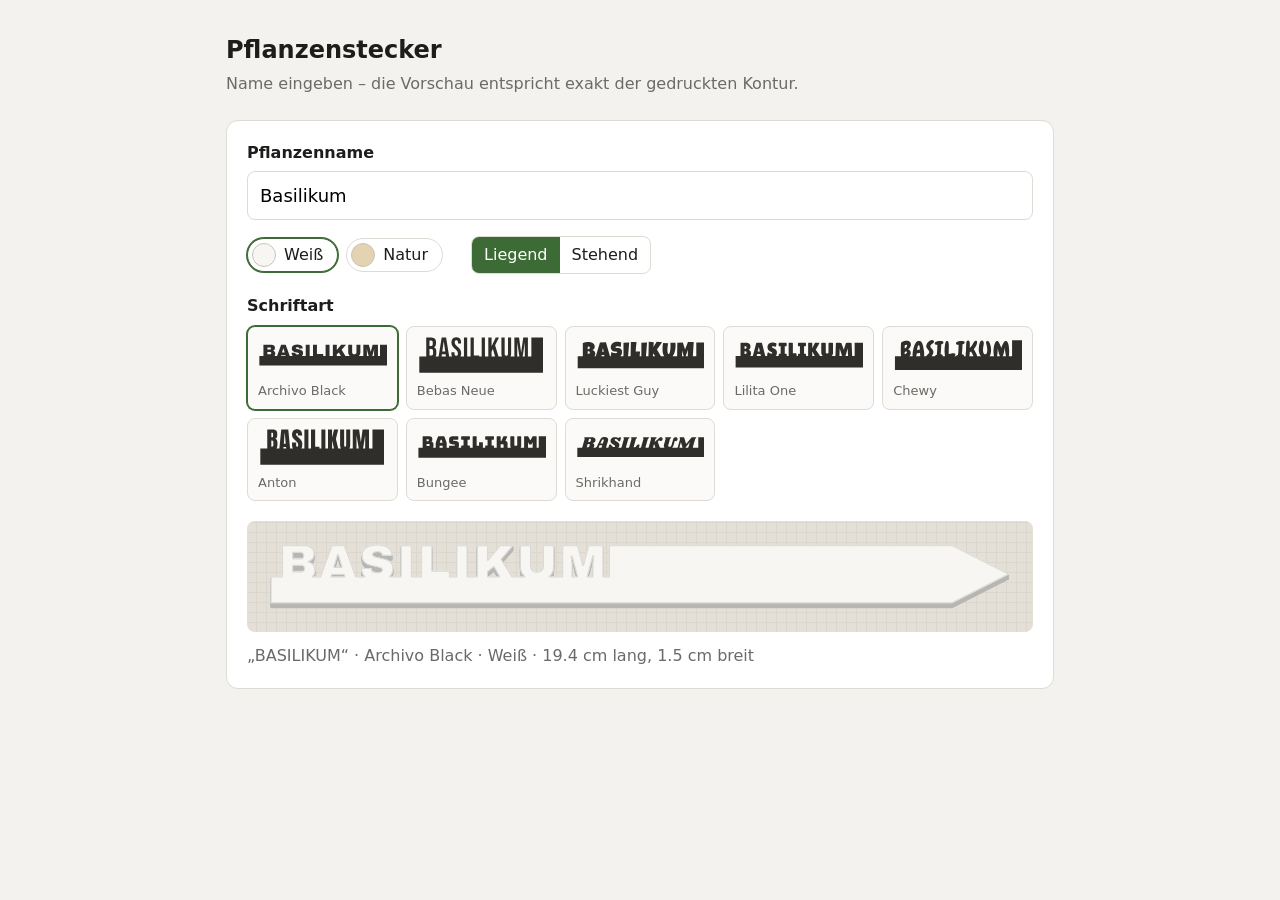
==== pflanzenstecker/index.html @ 59f04335 "Add Pflanzenstecker preview pages Demo (index.html) and 3D/2D comparison (darstellung.html) under /p" ====
<!doctype html>
<html lang="de">
<head>
  <meta charset="utf-8">
  <meta name="robots" content="noindex">
  <meta name="viewport" content="width=device-width, initial-scale=1">
  <title>Pflanzenstecker Vorschau</title>
  <style>
    :root {
      --bg: #f4f2ee;
      --card: #ffffff;
      --text: #1d1d1b;
      --muted: #6b6a66;
      --line: #dedbd4;
      --accent: #3d6b35;
      --error: #a33a2a;
    }
    * { box-sizing: border-box; }
    body {
      margin: 0;
      background: var(--bg);
      color: var(--text);
      font: 16px/1.5 system-ui, -apple-system, "Segoe UI", sans-serif;
    }
    main { max-width: 860px; margin: 0 auto; padding: 32px 16px 48px; }
    h1 { font-size: 1.5rem; margin: 0 0 4px; }
    p.lead { margin: 0 0 24px; color: var(--muted); }
    .card {
      background: var(--card);
      border: 1px solid var(--line);
      border-radius: 12px;
      padding: 20px;
    }
    label { display: block; font-weight: 600; margin-bottom: 6px; }
    input[type="text"] {
      width: 100%;
      font: inherit;
      font-size: 1.125rem;
      padding: 10px 12px;
      border: 1px solid var(--line);
      border-radius: 8px;
    }
    input[type="text"]:focus { outline: 2px solid var(--accent); outline-offset: 1px; }
    .row { display: flex; flex-wrap: wrap; gap: 16px 28px; align-items: center; margin-top: 16px; }
    .swatches { display: flex; gap: 8px; }
    .swatch {
      font: inherit; color: var(--text); cursor: pointer;
      display: inline-flex; align-items: center; gap: 8px;
      background: var(--card); border: 1px solid var(--line); border-radius: 999px;
      padding: 4px 14px 4px 4px;
    }
    .swatch .dot { width: 24px; height: 24px; border-radius: 50%; border: 1px solid #c9c4b8; }
    .swatch[aria-pressed="true"] { border-color: var(--accent); box-shadow: 0 0 0 1px var(--accent); }
    .seg { display: inline-flex; border: 1px solid var(--line); border-radius: 8px; overflow: hidden; }
    .seg button {
      font: inherit; border: 0; background: transparent; padding: 6px 12px; cursor: pointer; color: var(--text);
    }
    .seg button[aria-pressed="true"] { background: var(--accent); color: #fff; }
    #stage {
      margin-top: 20px;
      /* Light, slightly darker than the white filament. */
      background: repeating-linear-gradient(0deg, transparent 0 9px, #dcd7cc 9px 10px),
                  repeating-linear-gradient(90deg, transparent 0 9px, #dcd7cc 9px 10px), #e4e0d7;
      border-radius: 8px;
      padding: 16px;
      display: flex; justify-content: center; align-items: center;
    }
    #preview { width: 100%; }
    #stage.vertical #preview { height: 520px; width: auto; aspect-ratio: auto; }
    #stage.horizontal #preview { height: auto; }
    .fonts-label { font-weight: 600; margin: 20px 0 8px; }
    .fonts {
      display: grid;
      grid-template-columns: repeat(auto-fill, minmax(150px, 1fr));
      gap: 8px;
    }
    .font-option {
      font: inherit; text-align: left; cursor: pointer; color: var(--text);
      background: #fbfaf8; border: 1px solid var(--line); border-radius: 8px;
      padding: 8px 10px; display: flex; flex-direction: column; gap: 6px;
    }
    .font-option:hover { border-color: #b9b5ab; }
    .font-option[aria-pressed="true"] { border-color: var(--accent); box-shadow: 0 0 0 1px var(--accent); }
    .font-option .mini { height: 40px; overflow: hidden; }
    .font-option .name { font-size: 0.8125rem; color: var(--muted); }
    /* Enlarged lettering, only on narrow screens where the whole label gets small. */
    .detail { display: none; }
    @media (max-width: 600px) {
      .detail {
        display: block; margin-top: 8px; padding: 12px;
        background: repeating-linear-gradient(0deg, transparent 0 9px, #dcd7cc 9px 10px),
                    repeating-linear-gradient(90deg, transparent 0 9px, #dcd7cc 9px 10px), #e4e0d7;
        border-radius: 8px;
      }
      .detail-label { font-size: 0.8125rem; color: var(--muted); margin-bottom: 4px; }
    }
    .status { margin-top: 12px; min-height: 1.5em; color: var(--muted); }
    .status.error { color: var(--error); }
  </style>
</head>
<body>
  <main>
    <h1>Pflanzenstecker</h1>
    <p class="lead">Name eingeben – die Vorschau entspricht exakt der gedruckten Kontur.</p>

    <div class="card">
      <label for="name">Pflanzenname</label>
      <input id="name" type="text" value="Basilikum" maxlength="24" autocomplete="off" spellcheck="false">

      <div class="row">
        <div class="swatches" role="group" aria-label="Farbe">
        </div>
        <div class="seg" role="group" aria-label="Ausrichtung">
          <button data-orientation="horizontal" aria-pressed="true">Liegend</button>
          <button data-orientation="vertical" aria-pressed="false">Stehend</button>
        </div>
      </div>

      <div class="fonts-label" id="fonts-label">Schriftart</div>
      <div class="fonts" id="fonts" role="group" aria-labelledby="fonts-label"></div>

      <div id="stage" class="horizontal"><div id="preview"></div></div>
      <div class="detail" aria-hidden="true"><div class="detail-label">Schriftzug vergrößert</div><div id="detail"></div></div>
      <div id="status" class="status" aria-live="polite"></div>
    </div>
  </main>

  <script type="module">
const WASM_BASE64 = "AGFzbQEAAAABmAInYAAAYAABf2AAAn9/YAF/AGABfwF/YAF/An9/YAF/AX5gAX8BfWABfwF8YAF/AW9gAn9/AGACf38Bf2ACf38Bb2ADf39/AGADf39/AX9gBH9/f38AYAR/f39/AX9gBH9/f38Df39/YAV/f39/fwBgBX9/f39/AX9gBn9/f39/fwBgBn9/f39/fwF/YAd/f39/f39/AGAIf39/f39/f38AYAl/f39/f39/f38Bf2AJf39/f39/fn5+AGAGf39/f39+AX9gBX9/f399AGAEf39/fgBgA39/fQBgA39+fgBgBX9+fn5+AGAFf31/f38AYAN/fX0AYAV/fX19fQBgB399fX19fX0AYAJ/[base64]/[base64]/wKKAugD5AKMA8MD2QPYA7ADgAOMAskD6gPrA+wD6QPaAvoB0wKPAvYBsAKrA5ID4wOyA4EDmALLA8UDjQPEA9sDrAOUA68C3gLkA7sDugONArQDhAOZAs0D3QO/[base64]/[base64]/[base64]/wFxQQpGDRsgCEUNGyAALQAYDXNBDSELIAAoAhwiCCgCAEF/Rw15IAgoAgwhCiAIKAIIIQ4gAC8BJCEMIAgoAnwhESAIKAJ4IRIgCCgCBEEBRw0PIApBAkkNcSAOLwAAIg1FDXEgCkEFSQ1xIA1BCHQgDUEIdnJBAWpB//8DcSIUQQJJDXFBCCENIA4vAAIiD0EIdCAPQQh2ciETQQEhEANAIA1Bf2ogCksNciAOIA1qIhVBfWovAAAiD0EIdCAPQQh2ciEPAkAgE0H//wNxIAxLDQAgDCAPQf//A3FJDRILIA0gCksNciANQQNqIQ0gDyETIBBBAWoiEEH//wNxIBRJDQAMcgsLIAkgAkkNEUEBIQsMeAsgBCgCCCEIIARBADYCCAJAIAhBAXFFDQAgCEF/[base64]/yQAQhwMACyAKIA1BjP/JABCHAwALIApBAWogDUGM/8kAEIcDAAsgCkECaiANQYz/yQAQhwMACyAKQQNqIA1BjP/JABCHAwALIApBBGogDUGM/8kAEIcDAAsgBCAXIAwqAgCSIhc4AhAgCkEBaiANSQ0BIApBAWogDUGM/8kAEIcDAAsgCkEFaiANQYz/[base64]/JABCHAwALIAogDUGM/8kAEIcDAAsgCkEBaiANTw1sIApBAmogDU8NayAKQQNqIA1PDWogCkEEaiANTw1pIAxBBGoqAgAhGiAMQQxqKgIAIRsgBCAXIAwqAgCSIhcgDEEIaioCAJIiGCAMQRBqKgIAkiIZOAIQIApBBWogDUkNASAKQQVqIA1BjP/JABCHAwALIApBAWogDUGM/[base64]/AXFBCkYNACAIDRALQQdBCSAIGyELDG8LAkAgBC0AHEEBRg0AQQshCwxvC0EJIQsgBCgCCCIKQQRJDW4gCiAEKAIEIhBLDScgBCgCACINIApBAnRqIRNBACEOAkACQCAKQQF2IghBAUYNACAIQQFxIRUgCEH+////B3EhFCATQXxqIQxBACEOIA0hCANAIAwoAgAhDyAMIAgqAgA4AgAgCCAPNgIAIBMgDkH+////[base64]///8HcSEUIBNBfGohDEEAIQ4gDSEIA0AgDCgCACEPIAwgCCoCADgCACAIIA82AgAgEyAOQf7///8Dc0ECdGoiDygCACERIA8gCEEEaiISKgIAOAIAIBIgETYCACAMQXhqIQwgCEEIaiEIIBQgDkECaiIORw0ACyAVRQ0BCyANIA5BAnRqIggqAgAhFyAIIBMgDkF/[base64]/4H8B3FBCHggDEEYeEH/[base64]/8kAEIcDAAsgDCAKQf//A3FPDWEgCiAMTQ1hIA4gDGohCgwBCyAVQXxqIQoLIAVBGGogCEEQaiAKLQAAEJEBIAUoAhgiCEUNXyAFKAIcIQogBUHgAGpBAEGAA/wLACAFQQA2AvgDIAUgCjYC6AMgBSAINgLkAyAFQQA7AfwDIAVCMDcC8AMgBSAFQeAAajYC7AMDQCAFQRBqIAVB5ANqEPcBIAUvARBBAXFFDWAgBS8BEkH//wNxQRJHDQALIAVB5ANqEIIBRQ1fIAUoAvADIgogBS8B/AMiCEkNKSAIQQJHDV8gBSgC7AMiCCsDAPwCIgpBAEgNXyAIKwMI/AIiCEF/[base64]/[base64]/[base64]/[base64]/8kAEIcDAAtBCCELIAQoAggiCiAEKAIMRg1gAkAgCiAEKAIEIgxPDQAgASAJai8AACEMIAQgCkEBajYCCCAEKAIAIApBAnRqIAxBCHQgDEEIdnLBsjgCAAxeCyAKIAxBnP/JABCHAwALIAAoAhwiCkHgAGotAAAhDCAKQdwAaigCACENIAQgCEF/aiIINgIIIA0gDG4hDCAIIAQoAgQiDU8NTkEMIQsgBCgCACAIQQJ0aioCACIXQwAAAM9gRQ1fIBdDAAAAT11FDV9B6wBB6whBgIACIAwgDEEAR2siCEHsiAJJGyAIQdgJSRsiCEEASCAX/AAiDCAIaiIIIAxIcw1fIAhBAEgNXyAFQcAAaiAKQdAAaiAIEJEBIAUoAkAiCEUNXyAAIAggBSgCRCAHIAQQBCILQf8BcUH/AUcNXyAALQAmQQFHDVsgAC0AJ0EBcQ1bIAkgAk8NXkEGIQsMXwsCQAJAAkAgCsAiCkFgakH/AXFB1wFJDQAgCkF7SA0CIAkgAkkNAUEBIQsMYQsCQCAEKAIIIgggBCgCDEcNAEEIIQsMYQsCQCAIIAQoAgQiDE8NACAEIAhBAWo2AgggBCgCACAIQQJ0aiAKQf8BcUH1fmqyOAIAIAkhCAxeCyAIIAxBnP/[base64]//A3GzOAIADFsLQQdBCSAIGyELDF0LIAogDUGM/8kAEIcDAAsgCkEBaiANQYz/yQAQhwMACyAKQX9qIAtBjP/JABCHAwALIAogC0GM/8kAEIcDAAsgCkF/aiALQYz/yQAQhwMACyAKIAtBjP/JABCHAwALIAogDUGM/8kAEIcDAAsgCkEBaiANQYz/yQAQhwMACyAKQQJqIA1BjP/JABCHAwALIApBA2ogDUGM/8kAEIcDAAsgCkEEaiANQYz/yQAQhwMACyAKQQVqIA1BjP/JABCHAwALQQBBAEGM/8kAEIcDAAsgCiANQYz/yQAQhwMACyAKQQFqIA1BjP/JABCHAwALIApBAmogDUGM/8kAEIcDAAsgCkEDaiANQYz/yQAQhwMAC0EAQQBBjP/JABCHAwALIAogDUGM/8kAEIcDAAsgCkEBaiANQYz/yQAQhwMACyAKQQJqIA1BjP/JABCHAwALIApBA2ogDUGM/8kAEIcDAAtBgP/JAEETQbz/yQAQjwMACyAOIBBBrP/JABCHAwALIA8gEEGs/8kAEIcDAAtBgP/JAEETQbz/yQAQjwMACyAOIBBBrP/JABCHAwALIA8gEEGs/8kAEIcDAAsgCiAMQZz/yQAQhwMAC0EAQQBBjP/JABCHAwALQQBBAEGM/8kAEIcDAAtBACAIIApBzP/JABCCAgALQQBBAEGM/8kAEIcDAAtBAUEBQYz/yQAQhwMAC0ECQQJBjP/JABCHAwALQQNBA0GM/8kAEIcDAAtBBEEEQYz/yQAQhwMAC0EFQQVBjP/JABCHAwALQQZBBkGM/8kAEIcDAAtBAEEAQYz/yQAQhwMAC0EBQQFBjP/JABCHAwALQQJBAkGM/8kAEIcDAAtBA0EDQYz/yQAQhwMAC0EEQQRBjP/JABCHAwALQQVBBUGM/8kAEIcDAAtBBkEGQYz/yQAQhwMAC0EHQQdBjP/JABCHAwALQQhBCEGM/8kAEIcDAAtBCUEJQYz/yQAQhwMAC0EKQQpBjP/JABCHAwALQQtBC0GM/8kAEIcDAAtBAEEAQYz/yQAQhwMAC0EBQQFBjP/JABCHAwALQQJBAkGM/8kAEIcDAAtBA0EDQYz/yQAQhwMAC0EEQQRBjP/JABCHAwALQQVBBUGM/8kAEIcDAAtBBkEGQYz/yQAQhwMAC0EHQQdBjP/JABCHAwALQQhBCEGM/8kAEIcDAAtBAEEAQYz/yQAQhwMAC0EBQQFBjP/JABCHAwALQQJBAkGM/8kAEIcDAAtBA0EDQYz/yQAQhwMAC0EEQQRBjP/JABCHAwALQQVBBUGM/8kAEIcDAAtBBkEGQYz/yQAQhwMAC0EHQQdBjP/JABCHAwALQQhBCEGM/8kAEIcDAAtBCUEJQYz/yQAQhwMAC0EKQQpBjP/JABCHAwALIAAgBBCOAzgCBCAAQQE2AgAMCAtBAEEAQYz/yQAQhwMAC0EAQQBBjP/JABCHAwALIAggCkGM/8kAEIcDAAtBAEEAQYz/yQAQhwMACyAIIA1BrP/JABCHAwALIAwgDUGc/8kAEIcDAAsgDCANQZz/[base64]/wFxQQpHDQBBByELDA4LIAVBKGogACgCHEHkAGogCkH//wNxEJEBIAUoAigiCkUNDSAAIAogBSgCLCAHIAQQBCILQf8BcUH/AUcNDSAEIBc4AhQgBCAWOAIQIAVBIGogACgCHEHkAGogCEH//wNxEJEBQQ4hCyAFKAIgIghFDQ0gACAIIAUoAiQgByAEEAQiC0H/AXFB/wFHDQ0LAkAgBC0AHQ0AIARBAToAHSAEKAIYIgQoAgAgBEEEaigCACgCHBEDAAsCQCAJIAJPDQBBBiELDA0LIABBAToAJgwLCyAKQQRqIA1BjP/JABCHAwALIApBA2ogDUGM/8kAEIcDAAsgCkECaiANQYz/yQAQhwMACyAKQQFqIA1BjP/JABCHAwALIAVBADoAXAsgBiAFKAJcNgIQIAYgBSkCVDcCCCAGIAUpAkw3AgAgAC0AGEUNBiAEKAIIIQgLIAQgCEF/[base64]/AXFB/wFHDQYgAC0AJkEBRw0CIAAtACdBAXENAiAJIAJPDQVBBiELDAYLIAggDEGs/8kAEIcDAAsgBEEANgIIIAkhCAwBCyAJIQgLIAQtAB5BAUcNACAAKAIARQ0ACwtB/wEhCwsgBUGABGokACALC9CDAQIRfw59IwBBEGsiBSQAAkACQCACDQBB/[base64]/[base64]/[base64]/[base64]/AXFBCkYNACAJDQkLQQdBCSAJGyEGDFMLAkAgBC0AHEEBRg0AQQshBgxTC0EJIQYgBCgCCCILQQRJDVIgCyAEKAIEIhBLDRYgBCgCACIOIAtBAnRqIRNBACENAkACQCALQQF2IglBAUYNACAJQQFxIRQgCUH+////B3EhFSATQXxqIQxBACENIA4hCQNAIAwoAgAhDyAMIAkqAgA4AgAgCSAPNgIAIBMgDUH+////[base64]/v///wdxIRUgE0F8aiEMQQAhDSAOIQkDQCAMKAIAIQ8gDCAJKgIAOAIAIAkgDzYCACATIA1B/v///wNzQQJ0aiIPKAIAIREgDyAJQQRqIhIqAgA4AgAgEiARNgIAIAxBeGohDCAJQQhqIQkgFSANQQJqIg1HDQALIBRFDQELIA4gDUECdGoiCSoCACEWIAkgEyANQX9zQQJ0aiIMKAIANgIAIAwgFjgCAAsgBCoCFCEWIAQqAhAhGSAEKAIYIQkDQCALQQRJDVIgC0F/[base64]/AdxQQh4IAxBGHhB/[base64]/[base64]//8DSw1NIAAgCRB+IgZB/[base64]/AUYNSAxKCwJAAkACQCALwCILQWBqQf8BcUHXAUkNACALQXtIDQIgCiACSQ0BQQEhBgxMCwJAIAQoAggiCSAEKAIMRw0AQQghBgxMCwJAIAkgBCgCBCIMTw0AIAQoAgAgCUECdGogC0H/AXFB9X5qsjgCACAJQQFqIQYgCiEJDEkLIAkgDEH4gcoAEIcDAAtBCCEGIAQoAggiDCAEKAIMRg1KIAwgBCgCBCIOTw0/IAlBAmohCSAEKAIAIAxBAnRqQQAgC2tBCHQgASAKai0AAGtBlHVqwbI4AgAgDEEBaiEGDEcLAkAgCiACSQ0AQQEhBgxKC0EIIQYgBCgCCCIMIAQoAgxGDUkgDCAEKAIEIg5PDT8gCUECaiEJIAQoAgAgDEECdGogC0EIdCABIApqLQAAckHsEmpB//[base64]//A0sNCAJAIAkgAC0AiAIiDEEBaiAPbCILTw0AQQkhBgwJCwJAIA8NACAKIQkMBwsgCSALayERA0AgD0F/aiEPAkAgDEUNACARIA9B//8DcWohDkEAIQkCQAJAA0AgBCAEKAIIQX9qIgs2AgggCyAEKAIEIgZPDQEgBCgCACINIAtBAnRqKgIAIRdDAAAAACEWAkAgDCAJQX9zakH/AXEiCyAALQCIAk8NACALQcAATw0DIAcgC0ECdGoqAgAhFgsCQCAOIAZPDQAgDSAOQQJ0aiILIBcgFpQgCyoCAJI4AgAgDCAJQQFqIglGDQQMAQsLIA4gBkHIgsoAEIcDAAsgCyAGQYiCygAQhwMACyALQcAAQbiCygAQhwMACyAPQf//[base64]/[base64]/////AXEiAkEBaiIHQQdxIQgCQAJAIAJBB08NACADQbASaiECQQAhBwwBCyAHQfj///[base64]/yJqNgK0EiADIANB/[base64]/[base64]/[base64]/////AXEiAUEBaiIHQQdxIQ0CQAJAIAFBB08NACADQbASaiEBQQAhBwwBCyAHQfj///[base64]/AoAAAsgCUEIaiIJIBJHDQAMBQsLQQAgDUGAAkHEgMUAEIICAAtBACAFIAdB8P/EABCCAgALIAMgA0H/[base64]/[base64]/[base64]/yJqECcaDAELIAcgDSAIIAEgFiADQf8iahAUGgsgAygCLCIXRQ0AIAMoApgBIQIgA0F/NgKYAQJAAkAgAkF/[base64]/PksNAgtBAUEhIBdna0EBdnQiAkEEIAJBBEsbIgdBAXQhASADKAJsIQIgA0F/NgJsAkACQAJAIAJBf0YNACADIAMoAnA2ArQSIANCgICAgPD/////ADcCuBIgAyACNgKwEgJAIAEgAk0NACADQbASakEAIAFBBEEYELoCCyADIAMpArgSNwPAIiADIAMpArASNwO4IgwBCxDmAyAHQTBsIgdBBBDTAyICRQ0BIANCgICAgPD/////[base64]////8HIQJBACEVDAELQQAhCEH/////[base64]////[base64]/[base64]/aiIBDQALCyACQgA3AB0gAkIANwIYIAJCADcCECACQgA3AgggAkIANwIAIA1BA3EhDkEAIQdBACANQfz///[base64]/NgLQIgwGCyADKAK4EiIIIQ8CQCANIAFrIgwgASAIa00NACADQbASaiAIIAxBBEEoELoCIAwgAygCsBIgAygCuBIiD2tNDQAgA0GwEmogDyAMQQRBKBC6AiADKAK4EiEPCyADKAK0EiAPQShsaiECAkAgDEECSQ0AIA0gAUF/[base64]/[base64]/[base64]/AXEiCEEBRg0AIAIoAiAhBiACKAIcIQUgCEUNAiACKAIIIgJBf0YNAgNAIAEgAkEobGpBFGooAgAiCCAHSg0CIANBuCJqIAIQsQEgAygCvCIiASANaigCCCICQX9HDQAMAwsLIAIoAgQiAkF/[base64]/[base64]/[base64]/aiICNgIAIAFBBGohASAHQQFqIQcgCiACSQ0ACwsgAyAHNgLMIiAHRQ0BIAMoArwiIQELIAMgB0F/[base64]/[base64]/[base64]/[base64]/[base64]/[base64]/aiIBDQALCwJAIAgoAgAiAkUNACAIKAIEIAJBDGxBBBDIAwsgDUEBaiINIAxHDQALCwJAIBBFDQAgDyAQQQxsQQQQyAMLAkAgAygCmAEiAkF/[base64]/Rg0AIAJFDQAgAygCcCACQRhsQQQQyAMLAkAgAygCfCICQX9GDQACQCACRQ0AIAMoAoABIAJBKGxBBBDIAwsgAygCiAEiAkUNACADKAKMASACQQJ0QQQQyAMLAkAgAygCPCICRQ0AIAMoAkAgAkEcbEEEEMgDCwJAIAMoAlAiAUUNACADKAJMIQIDQAJAIAIoAgAiB0F/[base64]/[base64]/[base64]////[base64]////[base64]////[base64]////8HIQxBACEHDAELQQAhD0H/////[base64]/////[base64]/[base64]/[base64]/AFqQgA3AgAgB0GEAmpCADcCACAHQYwCakIANwIAIAdBlAJqQgA3AgAgB0GcAmpBADoAACAHQaACaiEHIAtBeGoiCw0ACyAMRQ0BCwNAIAdBADoAICAHQgA3AhggB0IANwIQIAdCADcCCCAHQgA3AgAgB0EkaiEHIAxBf2oiDA0ACwsgCCAOakF/[base64]/NgIgIAFBAnQhB0EAIQwgAUH/////A0sNBCAHQfz///[base64]/Rg0BIAwgB0EkbGpBFGooAgAgC0oNAwwACwsgBSgCHCIPDQogBSgCFCIOIAUoAgggIGtNDQIgBUEIaiAgIA5BBEEkELoCIAUoAhAhFwwICwJAIAcoAgQiB0F/[base64]/[base64]/AFqQgA3AgAgB0GEAmpCADcCACAHQYwCakIANwIAIAdBlAJqQgA3AgAgB0GcAmpBADoAACAHQaACaiEHIA9BeGoiDw0ACyAMRQ0BCwNAIAdBADoAICAHQgA3AhggB0IANwIQIAdCADcCCCAHQgA3AgAgB0EkaiEHIAxBf2oiDA0ACwsgDiAXakF/[base64]/[base64]/[base64]/[base64]/NwIAIAcgGzYCHCAHIB42AhggByAiNgIUIAcgCjYCECAHIAg2AgwgBSAMNgIgCyAdQQFqIh0gBkcNAAsgISgCACELIAYhHQwBC0G83skAEM4DAAtB/////wchCAJAAkAgBSgCICIHQX9GDQAgITQCDCEjICE0AgghJCAhKAIEIQoCQANAIAUoAgwiDCAHQSRsakEUaigCACIPIAtKDQEgBUEIaiAHELABIAUoAiAiB0F/[base64]/[base64]/[base64]/[base64]/[base64]/aiIGDQALCwJAIAUoAsgBIgJFDQAgFyACQQxsQQQQyAMLEOYDAkBBwABBCBDTAyIYRQ0AIBggLTkDOCAYIC05AyggGCAvOQMYIBggLzkDCCAYIDFEAAAAAAAA8L+gIjM5AzAgGCAyRAAAAAAAAPA/[base64]/////wBLDQIgAUH4////B0sNAiAGKAIEISMCQAJAIAENAEEIISRBACEXDAELEOYDQQghFyABQQgQ0wMiJEUNAyAZIRcLAkAgGUUNACABRQ0AICQgIyAB/[base64]/aiIUDQALCwJAIAUoAuABIgJFDQAgJSACQQxsQQQQyAMLIAUoAswBIQkCQCAFKALQASIBRQ0AIAkhAgNAAkAgAigCACIGRQ0AIAJBBGooAgAgBkEEdEEIEMgDCyACQQxqIQIgAUF/aiIBDQALCwJAIAUoAsgBIgJFDQAgCSACQQxsQQQQyAMLIAUoAtgBIQkCQCAFKALcASIBRQ0AIAkhAgNAAkAgAigCACIGRQ0AIAJBBGooAgAgBkEEdEEIEMgDCyACQQxqIQIgAUF/[base64]/[base64]/oiIxICogKiAqYhsiMiAyIDEgMSAxYhsiMSAyIDFjG6AhMSArIDQgNaBEAAAAAAAA4D+iIjSgITIgNCAroSE0QQEhAQNAIAIiFiAxOQM4IBYgNDkDMCAWIDE5AyggFiAyOQMgIBYgMjkDECAWIDQ5AwAgFiAzRJqZmZmZmbm/[base64]/////wBLDQggAkH4////B0sNCCAGKAIEIR4CQAJAIAINAEEIIRxBACEXDAELEOYDQQghFyACQQgQ0wMiHEUNCSAZIRcLAkAgGUUNACACRQ0AIBwgHiAC/[base64]/[base64]/[base64]/[base64]/[base64]/aiIBDQALCwJAIAUoAngiAkUNACAZIAJBDGxBBBDIAwsgGEHAAEEIEMgDAkACQAJAIBwgBSgCNCAFKAI8IgJrTQ0AIAVBNGogAiAcQQRBDBC6AiAFKAI8IQIMAQsgHEUNAQsgHEEMbCIBRQ0AIAUoAjggAkEMbGogFiAB/[base64]/[base64]/[base64]/aiIGDQALCyAZIAk2AggLIBlBDGoiGSAQRw0ACyAHQQFHDQBBACEDIAVBADYCaCAFQQA2AmAgBSATNgJYIAUgE0EMajYCXCAFQcgBaiAFQdgAahBLIAUoAswBIgggBSgC0AFBDGxqIQZEAAAAAAAA8H8hMUQAAAAAAADw/yEyRAAAAAAAAPD/[base64]/[base64]/aiIGDQALCyAFKAI0IgJFDQAgCSACQQxsQQQQyAMLAkAgBSgCHCICRQ0AIAUoAiAgAkEBEMgDCyAFQfABaiQAC9lEAhl/[base64]/////AXEiB0EBaiINQQdxIQwCQCAHQQdPDQAgBEGUEGohB0EAIQ0MBgsgDUH4////[base64]/[base64]////8BcSIJQQFqIghBB3EhDQJAAkAgCUEHTw0AIARBlBBqIQlBACEIDAELIAhB+P///[base64]/[base64]/////wFxIgdBAWoiCEEHcSEMAkACQCAHQQdPDQAgBEGUEGohB0EAIQgMAQsgCEH4////[base64]/[base64]/[base64]/[base64]/[base64]///[base64]/[base64]/[base64]/Rg0AIAcgBSAGIAIgG0EBcSAJKAIEIAkoAgggDCAXEHshGAwBCyAJKAIEIhggBkcNACAJKAIIIRgLQQEhAgJAIAYgGEcNACAGIQkgBiETDAILQQEhAiAGIRMgBiEJA0ACQAJAIBUgC0EMbGoiCigCAEF/[base64]////[base64]/[base64]////[base64]/[base64]/v///[base64]/[base64]/[base64]/wE6AKcOIAlBADYCjA4gCUEBNgL0DSAJQf8BOgDvDSAJQQA2AtQNIAlBATYCvA0gCUH/AToAtw0gCUEANgKcDSAJQQE2AoQNIAlB/wE6AP8MIAlBADYC5AwgCUEBNgLMDCAJQf8BOgDHDCAJQQA2AqwMIAlBATYClAwgCUH/AToAjwwgCUEANgL0CyAJQQE2AtwLIAlB/wE6ANcLIAlBADYCvAsgCUEBNgKkCyAJQf8BOgCfCyAJQQA2AoQLIAlBATYC7AogCUH/AToA5wogCUEANgLMCiAJQQE2ArQKIAlB/wE6AK8KIAlBADYClAogCUEBNgL8CSAJQf8BOgD3CSAJQQA2AtwJIAlBATYCxAkgCUH/AToAvwkgCUEANgKkCSAJQQE2AowJIAlB/wE6AIcJIAlBADYC7AggCUEBNgLUCCAJQf8BOgDPCCAJQQA2ArQIIAlBATYCnAggCUH/AToAlwggCUEANgL8ByAJQQE2AuQHIAlB/wE6AN8HIAlBADYCxAcgCUEBNgKsByAJQf8BOgCnByAJQQA2AowHIAlBATYC9AYgCUH/AToA7wYgCUEANgLUBiAJQQE2ArwGIAlB/wE6ALcGIAlBADYCnAYgCUEBNgKEBiAJQf8BOgD/BSAJQQA2AuQFIAlBATYCzAUgCUH/AToAxwUgCUEANgKsBSAJQQE2ApQFIAlB/wE6AI8FIAlBADYC9AQgCUEBNgLcBCAJQf8BOgDXBCAJQQA2ArwEIAlBATYCpAQgCUH/AToAnwQgCUEANgKEBCAJQQE2AuwDIAlB/wE6AOcDIAlBADYCzAMgCUEBNgK0AyAJQf8BOgCvAyAJQQA2ApQDIAlBATYC/AIgCUH/AToA9wIgCUEANgLcAiAJQQE2AsQCIAlB/wE6AL8CIAlBADYCpAIgCUEBNgKMAiAJQf8BOgCHAiAJQQA2AuwBIAlBATYC1AEgCUH/AToAzwEgCUEANgK0ASAJQQE2ApwBIAlB/wE6AJcBIAlBADYCfCAJQQE2AmQgCUH/AToAXyAJQQA2AkQCQCALQQh0IAtBCHZywSILQQBKDQAgC0F/[base64]//[base64]/W3EgIkMAAAAAW3EgIUMAAAAAW3E6ALQQAkAgBEH//wNGDQAgBEEBakH//wNxIgsgAk8NAAJAAkAgDUUNACAEIBJB//8DcSIUTw0CIARBAnQiFUEEaiAMSw0CIAsgFE8NAiALQQJ0IgtBBGogDEsNAiAOIBVqKAAAIhRB/4H8B3FBCHggFEEYeEH/gfwHcXIhFCAOIAtqKAAAIgtB/4H8B3FBCHggC0EYeEH/gfwHcXIhCwwBCyAEIBNB//8DcSIUTw0BIARBAXQiFUECaiAMSw0BIAsgFE8NASALQQF0IgtBAmogDEsNASAOIAtqLwAAIgtBCHQgC0EIdnJB//8DcUEBdCELIA4gFWovAAAiFEEIdCAUQQh2ckH//[base64]/v8DcSIESQ0AIARB/v8HakH+/wdxIgAgBE8NAEEBIRJCACEWAkACQCADIABqLwAAIgBBCHQgAEEIdnIiDUH//wNxIgwNACAMIRQgDCETQQEhDkEBIQ9BASEDDAELIAxB//8DRg0BIARBAmoiACAHSw0BIAkgACADIARqLwAAIgRBCHQgBEEIdnJB//[base64]//wODhEKAgICAEIQhFiADIBJqIRIgAyAAaiEOCyAJIBY3AswOIAkgAzYCyA4gCSANOwGEDyAJQQA7AYAPIAlBADYC/[base64]/A42ApQQIAkgCSkC9A43AowQIAkgCSkC5A43AvwPIAkgCSkC1A43AuwPIAkgBjoAvRAgCSACOgC8ECAJIAE2ArgQAkACQCAJLwHEDiIKQSFPDQAgAUEQdbIhIiABwbIhIQJAIApFDQAgCkE4bCELQQAhBANAAkACQAJAAkACQAJAIAlBxABqIARqIgpBG2otAABB/wFGDQAgCkEQaiEHIApBHGoiAy8BACIADQEgCUEwaiAHEJ4CIAkvATBBAXFFDQMgAyAJLwEyIgA7AQAgAEH//wNxDQIMAwsgCUEQaiAKQS5qIApBIGoiBygCACAKQSRqIgMoAgAgCkEoaiIAKgIAEP8BIAkoAhBBAUcNBCAJKgIUISMgCUEIaiAKQTJqIAcoAgAgAygCACAAKgIAEP8BIAkoAghBAUcNBCAhICOSISEgIiAJKgIMkiEiDAQLIAMgAEF/ajsBACAJIAcpAgg3A8gQIAkgBykCADcDwBAgCUE4aiAKIAlBwBBqIAlB4A9qIAlBoA9qIAlBuBBqEDQgCSoCPCEkIAkqAjghIwwCCyADIABBf2o7AQALIAlBKGogCkEuaiAKQSBqIgMoAgAgCkEkaiIAKAIAIApBKGoiBSoCABD/[base64]/[base64]/[base64]/[base64]/[base64]/[base64]/[base64]/[base64]/[base64]/[base64]/[base64]/h0IBiCAchVMiGxsgCiAZaiIKQQxsaiIJIBMoAhQ2AgggCSATKQIMNwIAIBNBHGooAgAiESATQSBqKAIAQQxsaiENIAsoAgAhGSAaKAIAIQlBACEQRAAAAAAAAPB/[base64]/IR4CQANAAkACQCASRQ0AIBIgEUcNAQsDQCAJIA9GDQMgCUEIaiERIAlBDGoiDSEJIBEoAgAiEUUNAAsgDUF4aigCACISIBFBBHRqIREgDSEJCyASKwMIIh8gHiAeIB5iGyIeIB4gHyAfIB9iGyIfIB4gH2MbIR4gEkEQaiESDAALCyACIA5BXGogHb0iHEI/[base64]/[base64]/h0IBiCAchSAevSIcQj+HQgGIIByFUyIJGyAKQQxsaiIRIBMoAgg2AgggESATKQIANwIAIAogCWohCiATQQxqIhMgGkkNAAsLAkAgFyABRg0AIA5BdGoiDiAKQQxsaiIJIBMoAgg2AgggCSATKQIANwIAIBNBDGohEyABIRcMAQsLAkAgCkEMbCITRQ0AIAAgAiAT/AoAAAsgASAKayEQAkAgASAKRg0AIAAgE2ohDkEAIQ8CQCABIApBAWpGDQAgEEEBcSELIBBBfnEhEiAIIBVqIRFBACEPIA4hCQNAIAkgESgCCDYCCCAJIBEpAgA3AgAgCUEMaiAWIA9B/v///[base64]/[base64]/IR4CQANAAkACQCASRQ0AIBIgEUcNAQsDQCAJIA9GDQMgCUEIaiERIAlBDGoiDSEJIBEoAgAiEUUNAAsgDUF4aigCACISIBFBBHRqIREgDSEJCyASKwMIIh8gHiAeIB5iGyIeIB4gHyAfIB9iGyIfIB4gH2MbIR4gEkEQaiESDAALCyACIA5BdGogHb0iHEI/h0IBiCAchSAevSIcQj+HQgGIIByFWSIZGyALQQxsaiIJIBMoAgg2AgggCSATKQIANwIAIAooAgAiESAaKAIAQQxsaiENIBNBFGooAgAhGyATQRBqKAIAIQlBACEQRAAAAAAAAPB/[base64]/IR4CQANAAkACQCASRQ0AIBIgEUcNAQsDQCAJIA9GDQMgCUEIaiERIAlBDGoiDSEJIBEoAgAiEUUNAAsgDUF4aigCACISIBFBBHRqIREgDSEJCyASKwMIIh8gHiAeIB5iGyIeIB4gHyAfIB9iGyIfIB4gH2MbIR4gEkEQaiESDAALCyACIA5BaGogHb0iHEI/[base64]/[base64]/[base64]/[base64]////[base64]/[base64]//[base64]//A0YNACAUQQh0IBRBCHZyIgZBAWpB//8DcSIUIBNPDQACQAJAIBJFDQAgBkH//wNxIgYgDkH//wNxIhVPDQIgBkECdCIGQQRqIA1LDQIgFCAVTw0CIBRBAnQiFEEEaiANSw0CIBEgBmooAAAiBkH/gfwHcUEIeCAGQRh4Qf+B/AdxciEGIBEgFGooAAAiFEH/gfwHcUEIeCAUQRh4Qf+B/AdxciEUDAELIAZB//8DcSIGIA9B//8DcSIVTw0BIAZBAXQiBkECaiANSw0BIBQgFU8NASAUQQF0IhRBAmogDUsNASARIBRqLwAAIhRBCHQgFEEIdnJB//8DcUEBdCEUIBEgBmovAAAiBkEIdCAGQQh2ckH//[base64]/wNxIgZJDQAgBkH+/wdqQf7/B3EiAyAGTw0AIAQgA2ovAAAiA0EIdCADQQh2ciICQf//A3EiA0UNASADQf//A0YNACAGQQJqIgMgBUsNACAIIAMgBCAGai8AACIJQQh0IAlBCHZyQf//A3FqIgk2AmwgCEEMaiAIQeQAaiACQQFqIgMQmwIgCCgCDEEBRw0AIAgoAmwiAiAJSQ0AIAIgBUsNACACIAgoAhAiDWoiFCACSQ0AIBQgBUsNACAUIAgoAhQiEmoiFSAUSQ0AIBUgBUsNACADQf//A3FFDQEgAiAJayEPIAQgCWohCyAEIBRqIRAgBCACaiEMIAQvAAAiBUEIdCAFQQh2cq1CMIYgAa1C//8Dg4RCgICAgBCEIRhBACEUQQAhAUEAIQVBACECQQAhE0EAIRdBACEVA0ACQAJAIBhC////////P1YNAAJAAkAgCkH//wNxIg4gGEIgiCIZpyIJQf//A3FNDQAgBCAJQQF0ai8AACIWQQh0IBZBCHZyIRYCQCAJQX9qIglB//8DcSAOTw0AIAlBAXRB/v8HcSIJIAZPDQBBACAWQf//A3EiFiAEIAlqLwAAIglBCHQgCUEIdnJB//8DcWsiCSAJIBZLGyEWCyAWIBZB//8DcUEAR2utQjCGIRoMAQsgGCEaIBghGyAZQv//A1ENAgsgGkL/////j4BAgyAYQoCAgIAQfEKAgICA8P8/g4QhGwwBCyAYQoCAgICAgEB8IRsLAkACQAJAAkACQAJAIAJB/wFxDQBBACEFIBMgD0kNAUEAIQIMAwsgAkF/[base64]/[base64]/[base64]/[base64]/lJIhHiAHKgIcIhwgByoCECAck0MAAAA/[base64]//8DcUUNAgwACwsgAEECOwEADAELIAcqAkwhHSAHKgJIIR8CQAJAAkACQAJAAkAgByoCRCIcQ///f39cDQAgH0P//39/Ww0BCyAHKgJQIR4MAQsgByoCUCEeIB1D//9//1wNACAeQ///f/9bDQELQQAhBCAcQwAAAM9gRQ0BIBxDAAAAT11FDQEgHPwAIgZBgIB+akGAgHxJDQEgH0MAAADPYEUNASAfQwAAAE9dRQ0BIB/8ACIFQYCAfmpBgIB8SQ0BIB1DAAAAz2BFDQEgHUMAAABPXUUNASAd/[base64]/AsAIAQgJD4CpAEgBCAkQiCIIiM+AqgBIARBAUECICNQGzYCxAIgBEGkAWpBCGpBAEGYAfwLACAEICU+AsgCIAQgJUIgiCIjPgLMAiAEQQFBAiAjUBs2AugDIARByAJqQQhqQQBBmAH8CwAgBEHwA2pBAEGcAfwLACAEQQE2AuwDIARBATYCjAUgAawgJkJ/fHl9QsKawegEfkKAoc2gtAJ8QiCIpyIGwSEHAkACQCABQQBIDQAgBCABEKkBGiAEQaQBaiABEKkBGiAEQcgCaiABEKkBGgwBCyAEQewDakEAIAFrwRCpARoLAkACQCAHQX9KDQAgBEEAIAdrQf//A3EiARBiGiAEQaQBaiABEGIaIARByAJqIAEQYhoMAQsgBEHsA2ogBkH//wFxEGIaCyAEQfwIaiAEQaQB/[base64]/KABCCAgALIAZB/P///[base64]///[base64]////[base64]/[base64]/c2oiDyAKQQFxaiIQNgIAIAFBBGoiCiAKKAIAIhEgBkEEaigCAEF/[base64]/P///[base64]////[base64]////[base64]/Rg0BIAZBAWohBiACIAFqIQ8gAUF/[base64]/KABCHAwALQQAgAUEoQeSfygAQggIAC0EoQShB5J/KABCHAwALQShBKEHkn8oAEIcDAAtBKEEoQeSfygAQhwMAC0HHn8oAQRpB5J/KABC2AwALQQAgF0EoQeSfygAQggIAC0HHn8oAQRpB5J/KABC2AwALQQAgHkEoQeSfygAQggIAC0HHn8oAQRpB5J/KABC2AwALQQAgF0EoQeSfygAQggIAC0HHn8oAQRpB5J/KABC2AwALQQAgAUEoQeSfygAQggIAC0EAIB5BKEHkn8oAEIICAAtBKEEoQeSfygAQhwMAC0EAIAFBKEHkn8oAEIICAAsgAyADQfSoywAQhwMAC0EoQShB5J/KABCHAwALQShBKEHkn8oAEIcDAAtBKEEoQeSfygAQhwMAC0EAIAFBKEHkn8oAEIICAAsgGyADQYSpywAQhwMACyAAIAc7AQggACAbNgIEIAAgAjYCACAEQaAKaiQAC8owA2x/B34BfSMAQaAIayICJAACQAJAAkACQCABKAIEQTZJDQAgASgCACIDLwASIgRBCHQgBEEIdnIiBEFwakH//wNxQfD/AEsNACADLwAqIQUgAy8AKCEGIAMvACYhByADLwAkIQhBACEJAkACQCADLwAyIgNBCHQgA0EIdnJB//8DcQ4CAQACC0EBIQkLAkACQAJAIAEoAgxBJEkNACABKAIUIgpBBEkNASABKAIIIgMvAAQhCyADLwAGIQwgAy8ACCENIAMvACIhDgJAIAEoAhAiDygAACIDQf+B/AdxQQh4IANBGHhB/4H8B3FyIgNBgIAERg0AIANBgKABRw0CCyAKQQZJDQEgDy8ABCIKRQ0BIA5BCHQgDkEIdnIhECAKQQh0IApBCHZyIQNBACERIAEoAnAiDw0CDAQLIABBfzYCACAAQQQ6AAQMBQsgAEF/NgIAIABBBToABAwECyAORQ0BIBBB//8DcSIOQQJ0IhIgASgCdCITSw0BAkAgA0H//wNxIA5PDQBBASEUQQAhFSAQIRYMAwtBACADIBBrQf//A3FBAXQiDiAOIBJqIBNLIg4bIRVBASAPIBJqIA4bIRQgAyEWDAILIABBfzYCACAAQQM6AAQMAgtBACEPCwJAAkAgASgCuAEiDkUgASgCvAFBJElyIhcNACABKALAASIYRQ0AIA4vACIiE0UNACATQQh0IBNBCHZyIhlB//8DcSITQQJ0IhogASgCxAEiG0sNAAJAAkAgA0H//wNxIBNPDQBBASEcQQAhHQwBC0EAIAMgGWtB//8DcUEBdCITIBMgGmogG0siExshHUEBIBggGmogExshHCADIRkLIBghEQwBCwsCQAJAIAEoAoABIhMNAEECIR4MAQtBAiEeAkAgASgChAEiGEECQQEgCRt2IhtB//8DSw0AIANB//8DcUEBaiIfIBtB//[base64]//8DcUEBSw0AIBtBBkkNACATLwAEIixFDQAgG0EISQ0AIBtBDEkNACAsQQh0ICxBCHZyQf//A3FBAXQiLEEMaiAbSw0AIBMoAAgiLUH/gfwHcUEIeCAtQRh4Qf+B/AdxciItIBtLDQAgLSATLwAGIi5BCHQgLkEIdnJB//[base64]//8DcUEDdCIxQQRyIDBLDQAgE0EEaiEyIBMhLwwBCwsCQAJAIAEoAngiEw0AQQIhMwwBC0ECITMCQCABKAJ8IhtBAkkNAAJAAkAgEy8AAA0AQQQhLCAbQQRJDQIgEy8AAiItQQh0IC1BCHZyQf//A3EhNEEAITNBfCEtDAELQQghLCAbQQhJDQEgEygABCItQf+B/AdxQQh4IC1BGHhB/4H8B3FyITRBASEzQXghLQsgEyAsaiE1IC0gG2ohNgwBCwtBACE3AkACQCABKAKIASITRQ0AIAEoAowBIhtBAkkNACAbQQRJDQBBBiEsIBtBBkkNACATLwACIS0gEy8ABCE4QQAhOQJAAkAgEy8AACIuQQh0IC5BCHZyQf//A3EOAgEAAwsgG0EISQ0BIBMvAAYiLEEIdCAsQQh2ciIsQf//A3FB//8ASw0BICxBAnRB/P8DcUEIaiEsC0EAITkgLCAtQQh0IC1BCHZyQf//A3FBDGwiOmoiLSAbSw0BQQAhOSAbIDhBCHQgOEEIdnJB//8DcSIuSQ0BIBMgLGohOSATIC0gLiAtIC5LGyIsaiE7IBsgLGshPAwBC0EAITkLAkACQCABKAKQASITDQAMAQsCQCABKAKUASI9QQJPDQAMAQsCQCATLwAAIhtBCHQgG0EIdnIiPkH//wNxIhtBBU0NAAwBC0EAIBMgPSAbQQJ0KAKIhEpJGyE3C0ECIT8CQAJAIAEoApgBIhNFDQAgASgCnAEiLUEgSQ0AAkACQCATKAAAIixB/4H8B3FBCHggLEEYeEH/gfwHcXIiG0H/nwlKDQAgG0GAgARGDQEgG0GAgAhHDQIMAQsgG0GAoAlGDQAgG0GAgBBGDQAgG0GAgAxHDQELIBMvAAohGyATLwAIIS4gEygABCE4IBMoAAwhQEEBIUFBACFCQQEhQ0EAIUQCQCAsQYAERw0AIC1BIkkNASAtIBMvACAiLEEIdCAsQQh2ckH//wNxQQF0IkJBImoiLEkNASATICxqIUMgLSAsayFEIBNBImohQQsgG0EIdCAbQQh2ciFFIC5BCHQgLkEIdnIhRiA4Qf+B/AdxQQh4IDhBGHhB/4H8B3FyskMAAIA3lCF1IEBBAEchPwwBCwsCQAJAIAEoAqABIhsNAEEAIUcMAQtBACFHAkAgCkH//wNHDQBBACFIDAELIANBAWohSAJAIAEoAqQBIhNBAkkNACAbLwAAQYACRw0AIBNBCEkNACAbKAAEIgpFDQAgCkG/gPwHcUEIeCAKQRh4Qf+B/AdxckECdCJJQXdLDQAgSUEIaiATSw0AIBtBCGohSiAbIUcMAQsLQQIhSwJAAkAgASgCqAEiTA0ADAELAkAgASgCrAEiG0EESQ0AIBtBCEkNACBMKAAAIgpB/4H8B3FBCHggCkEYeEH/gfwHcXIiTUH9/3tqQX1JDQAgG0EMSQ0AIBtBDkkNACAbQRJJDQAgTC8ABiEsIEwoAAghCiBMLwAMIS4gTCgADiEtAkACQCBNQYGABE8NAEEAITgMAQsgG0EUSQ0BIEwvABIiOEEIdCA4QQh2ciFOQQEhOAsgCkH/gfwHcUEIeCAKQRh4Qf+B/AdxciIKIBtLDQAgCiAsQQh0ICxBCHZyQf//A3FBA3QiT2ogG0sNACAtQf+B/AdxQQh4IC1BGHhB/4H8B3FyIlAgG0sNACBQIC5BCHQgLkEIdnJB//8DcUEBdCJRaiAbSw0AIEwgCmohUiBMIFBqIVMgOCFLDAELC0EAISwCQAJAIAEoArABIgpFDQAgASgCtAEiLUEGSQ0AQQAhVCAKKAACIi5FDQFBACFUIC0gLkH/gfwHcUEIeCAuQRh4Qf+B/AdxciIuSQ0BIC5BAmoiOCAtSw0AIAogLmoiVC8AACJAQQh0IEBBCHZyQf//[base64]//wNxQQJ0IllBCGogDksNACAKLwAEIg5BCHQgDkEIdnIhWiAKQQhqIVgMAQsLAkACQCABKALQASIKRQ0AIAJBqAJqIAogASgC1AEQWQwBCyACQf7/AzsBqAILAkACQCABKALYASIKRQ0AIAJB7AJqIAogASgC3AEQjQEMAQsgAkEANgLsAgsCQAJAIAEoAuABIgpFDQAgAkGsA2ogCiABKALkARCNAQwBCyACQQA2AqwDCwJAAkAgASgC6AEiCkUNACACQewDaiAKIAEoAuwBENgBDAELIAJBfzYC7AMLQf//AyFbAkACQCABKALwASIKRQ0AIAEoAvQBIg5BAkkNACAKLwAADQAgDkEISQ0AIA4gCigABCIXQf+B/AdxQQh4IBdBGHhB/4H8B3FyIhdJDQAgDkEMSQ0AIA4gCigACCJcQf+B/AdxQQh4IFxBGHhB/4H8B3FyIlxJDQAgAkH4B2ogAyAKIBdqIA4gF2sQhQFB//8DIVsgAi8B+AciF0H//wNGDQAgAiACKQGICDcBngUgAiACKQGCCDcDmAUgAiACKQH6BzcDkAUgDiBcayFdIAogXGohXiAXIVsMAQsLQQAhFwJAAkAgASgC+AEiCg0AQQAhCgwBCwJAIAEoAvwBIg5BBEkNACAKKAAAQYACRw0AIA5BDEkNACAKLwAEIlxBCHQgXEEIdnJB//8DcUEMbCJfQQxqIA5LDQAgCkEMaiFgDAELQQAhCgsCQAJAIAEoAoACImENAAwBCyABKAKEAiJiQQhJDQAgYSgABCIXQf+B/AdxQQh4IBdBGHhB/4H8B3FyIVwgYUEIaiEXIGJBeGohYwtBACFhAkACQCABKAKIAiJkDQAMAQsgASgCjAIiZUEISQ0AIGQoAAQiYUH/gfwHcUEIeCBhQRh4Qf+B/[base64]//A4MhbyBorSFyIAutIXMgcEL//wODIXAgDK0hdEEAIQgCQAJAIAEoAqgCIgwNAAwBCwJAIAEoAqwCImVBBE8NAAwBCwJAIAwoAABBgAJGDQAMAQsCQCBlQQZPDQAMAQsCQCBlQQpPDQAMAQsCQCAMLwAIImcNAAwBCyBlIAwvAAQiaEEIdCBoQQh2ckH//wNxImhJDQBBACAMIGhqIGdBCHQgZ0EIdnJB//8DcUEUbCILIGhqIGVLGyEICyBkIA1yIQwgcUIwhiFxIG9CIIYhbyByQv//A4MhciBzQv//A4MhcyBwQhCGIXAgdEL//wODIXQCQAJAIAEoArACIg1FDQAgAkG8BmogDSABKAK0AhC3AQwBCyACQQI2ArwGCyBxIG+EIW8gckIQhiFxIAytIXIgcCBzhCFwIHRCIIYhcyAQrSF0AkACQCABKAK4AiIMRQ0AIAJB3AZqIAwgASgCvAIQnAEMAQsgAkECNgLcBgsgbyBxhCFvIHJC//8DgyFxIARBgP4DcSEQIHAgc4QhcCB0QjCGIXICQAJAIAEoAsACImQNAEEAIQwMAQtBACEMAkAgASgCxAIiZUEESQ0AIGQoAABBgAJHDQAgZUEISQ0AIGQvAAZBgBBHDQAgZUEKSQ0AIGQvAAgiDUUNACBlQQxJDQAgZC8ACiJnRQ0AIA1BCHQgDUEIdnJB//8DcUEDdCINQQxqIGVLDQBBACEMAkAgZSBnQQh0IGdBCHZyQf//[base64]/gQgACAQOgD9BCAAICE2AhAgACAgNgIMIAAgbjcCBCAAIB42AgAgACACKQK8BjcCFCAAIAIpAsQGNwIcIAAgAikCzAY3AiQgACACKQLUBjcCLCAAIAIpAtwGNwI0IAAgAikC5AY3AjwgACACKQLsBjcCRCAAIAIpAvQGNwJMIAAgAikC/AY3AlQgACACKQKEBzcCXCAAIAIpAowHNwJkIAAgAigClAc2AmwgAEHwAGogAkG0B2pBxAD8CgAAIABBtAFqIAJB7ANqQaQB/[base64]/AQgACBdNgL4BCAAIF42AvQEIAAgAikDkAU3Ad4EIAAgAikDmAU3AeYEIAAgAikBngU3AewEIABBtAVqIAJB5AVqQdgA/AoAACAAIDE2AsAGIAAgMjYCvAYgACAwNgK4BiAAIC82ArQGIAAgJjYCsAYgACAlNgKsBiAAICc2AqgGIAAgGDYCpAYgACAjNgKgBiAAICI2ApwGIAAgJDYCmAYgACAfNgKUBiAAIHA3AowGIABBxAZqIAJBEGpB/[base64]/[base64]/////AXEiCUEBaiIKQQdxIQ4CQAJAIAlBB08NACACQZgQaiEJQQAhCgwBCyAKQfj///[base64]////8BcSIHQQFqIgpBB3EhDgJAAkAgB0EHTw0AIAJBmBBqIQdBACEKDAELIApB+P///[base64]/aiIODQALCyASIA1qIQxBACEHA0AgAkGYEGogDyAHaiIKQQRqKAIAIg4gCWsgCSAOayAOIAlKGyALdkEDdGoiDiAOKAIAIg5BAWo2AgAgDCAOQQxsaiIOIAopAgA3AgAgDiAKKAIINgIIIBAgB0EMaiIHRw0ACyACQRRqIAJBmBBqQYQQ/[base64]/[base64]/[base64]/aiIMDQALIAIoAqAQIQoLIA0hBwsgAigCnBAhCQJAAkAgCkECRw0AIAkoAgQhCiAJKAIAIQxBfyENDAELQQAhDAJAAkACQCAKQf////8DSw0AIApBAnQiDkH8////[base64]/AsAIAVBtAFqQQBBnAH8CwAgBUEBNgKwASAFQQE2AtACIAGsICFCf3x5fULCmsHoBH5CgKHNoLQCfEIgiKciBsEhBwJAAkAgAUEASA0AIAVBDGogARCpARoMAQsgBUGwAWpBACABa8EQqQEaCwJAAkAgB0F/Sg0AIAVBDGpBACAHa0H//wNxEGIaDAELIAVBsAFqIAZB//[base64]/v///[base64]///[base64]////[base64]/[base64]/c2oiCyAIQQFxaiIQNgIAIAFBBGoiCCAIKAIAIhEgBkEEaigCAEF/c2oiCCALIAlJIBAgC0lyaiILNgIAIAggEUkgCyAISXIhCCAGQQhqIQYgAUEIaiEBIAwgCkECaiIKRw0ACyAeRQ0BCyAFQQxqIApBAnQiAWoiBiAGKAIAIgYgFiABaigCAEF/[base64]////[base64]/KABCCAgALQShBKEHkn8oAEIcDAAtBACABQShB5J/KABCCAgALQShBKEHkn8oAEIcDAAtBACAMQShB5J/KABCCAgALQQAgHkEoQeSfygAQggIAC0HHn8oAQRpB5J/KABC2AwALQQAgHkEoQeSfygAQggIAC0HHn8oAQRpB5J/KABC2AwALQQAgIEEoQeSfygAQggIAC0HHn8oAQRpB5J/KABC2AwALQQAgDEEoQeSfygAQggIAC0HHn8oAQRpB5J/KABC2AwALQShBKEHkn8oAEIcDAAsgHSAVIANBhKjLABCCAgALAkACQAJAAkACQAJAAkACQCASRQ0AIBJBAnQiCkF8aiIBQQJ2QQFqIgZBA3EhCAJAAkACQCABQQxPDQBCACEhIAVBsAFqIQEMAQsgBkH8////[base64]/AXEOAgABBgtBACEBIBANBiAJQX9qIgEgA08NAyACIAFqLQAAQQFxRQ0FCyAJIANLDQMgAiAJaiEIQQAhASACIQYCQANAIAkgAUYNASABQQFqIQEgBkF/[base64]/aiIMDQALIAZBAXYiDUEUbCEAQQAhDCAGQc2Zs+YASw0DQQAhBkEAIQxBBCEOAkAgAEUNABDmA0EEIQwgAEEEENMDIg5FDQQgDSEMCyAEQQA2AgwgBCAONgIIIAQgDDYCBCAIQQRqIQADQAJAIABBBGooAgANAEEAQQBBsP/[base64]/////AXEiAEEBaiIMQQdxIQsCQAJAIABBB08NACAEQaQQaiEAQQAhDAwBCyAMQfj///[base64]/[base64]/[base64]/////wFxIgZBAWoiDEEHcSENAkACQCAGQQdPDQAgBEGkEGohBkEAIQwMAQsgDEH4////[base64]/[base64]/[base64]/cQAEIICAAtBACALQYACQfD9xAAQggIAC0EAIBMgDEHQ/cQAEIICAAtBACANQYACQfD9xAAQggIACyAEIARBryBqNgKkECASIBMgBEGkEGoQlwELIAQgBCgCDDYCGCAEIAQpAgQ3AxAQ5gMCQAJAIAVBAnQiDEEEENMDIgBFDQAgACEGAkAgBUEBRg0AAkAgDEF8aiIGRQ0AIABB/wEgBvwLAAsgACAGaiEGC0F/IQwgBkF/[base64]/[base64]/aiIGDQALCwJAIAVFDQAgESAFQQxsQQQQyAMLAkAgBCgCpBAiAEUNACAEKAKoECAAQQJ0QQQQyAMLAkAgBCgCsBAiAEUNACACIABBAnRBBBDIAwsgBEGwIGokAA8LIA4gDkHQ/8QAEIcDAAsgACAKQeD/xAAQhwMAC0EEIAwQtQMACyAKIApBwP/EABCHAwALIAwgABC1AwALQQBBAEGg/[base64]/[base64]/aqwgHH0gDkE/[base64]/[base64]/aiIbRQ0BIAshDyALIAdHDQALCyAVIBhyIRUMAQsLAkAgBigCJCIERQ0AQQAhDgNAIAQgDiIMQQFqIg0gBCANSxsiCkF/[base64]/[base64]/oiIkoSIiICQgH6EiJSAeIB0gHqBEAAAAAAAA4D+iIiahIicgJiAdoSIoICggKGIbIiggKCAnICcgJ2IbIikgKCApZBsiKCAoIChiGyIoICggJSAlICViGyIlICggJWQbIiUgJSAlYhsiJSAlICIgIiAiYhsiKCAlIChkGyIlRAAAAAAAAAAAYQ0ARAAAAAAAAPA/QX9BACAlEOwB/AIiBbcQ1gEgJWMbIAVrQR1qIgVB/wcgBUH/B0gbtxDWASIhoyEjCyAdICahICGiENkCISUgJyAhohDdAiEnIB8gJKEgIaIQ2QIhKCAiICGiEN0CISJBACEIQQAhBAJAIAJFDQAgAkEDcSEGQQAhBEEAIQcCQCACQQRJDQAgAUEsaiEFIAJB/P///wBxIQlBACEEQQAhBwNAIAUoAgAgBUF0aigCACAFQWhqKAIAIAVBXGooAgAgBGpqamohBCAFQTBqIQUgCSAHQQRqIgdHDQALIAZFDQELIAdBDGwgAWpBCGohBQNAIAUoAgAgBGohBCAFQQxqIQUgBkF/[base64]/[base64]/[base64]/[base64]/[base64]/[base64]/AIhBCAgIB0gH6GiEPsC/[base64]/[base64]/e00NAEEAIQAMBAsgAEELaiICQXhxIQNBACgC0LFLIgRFDQJBHyEFIABB9f//B08NASADQSYgAkEIdmciAGt2QQFxIABBAXRrQT5qIQUMAQsCQAJAAkACQAJAAkBBACgCzLFLIgZBECAAQQtqQfgDcSAAQQtJGyIDQQN2IgJ2IgBBA3FFDQAgAEF/c0EBcSACaiIHQQN0IgNBxK/[base64]/[base64]/LACEAAkACQAJAA0AgACgCACIHIAhGDQEgACgCCCIADQAMAgsLIAAoAgwiCEEBcQ0AIAhBAXYgBUYNAQtBtK/[base64]/LAGoiACEIDAELIABB+AFxIgBBxK/[base64]/AEMBgsCQAJAQQAoAsyxSyICQQEgA0EDdnQiBnENAEEAIAIgBnI2AsyxSyADQfgBcUHEr8sAaiIDIQIMAQsgA0H4AXEiA0HEr8sAaiECIANBzK/[base64]/VQ0ACwsgBEEMbCEbQQAhAwJAIARBqtWq1QBLDQAQ5gNBBCEDIBtBBBDTAyIGRQ0AAkAgG0F0aiIDRQ0AIAZBACAD/AsACyAGIBtqQXhqQgA3AgAgAyAGakEANgIAEOYDAkAgBEEBENQDIhdFDQAgBEF/[base64]/[base64]/aiERCyAYKAIEIRggFyADaiIMLQAADQMMBAsgByAEQcD+xAAQhwMACyADIARB0P7EABCHAwALIAcgBEHg/sQAEIcDAAsgDEEAOgAAIBFBf2ohEQsCQAJAIBggBE8NACAWQX9qIRYgAyAUIAUgFEYbIRQgFyAYaiIFLQAADQEgGCEFDAILIBggBEHw/[base64]/8QAEIcDAAsgGg0CAkAgAigCLCIERQ0AIAIoAighAwNAAkAgAygCACIFRQ0AIANBBGooAgAgBUEDdEEEEMgDCyADQQxqIQMgBEF/aiIEDQALCyACKAIkIgNFDQcgAigCKCADQQxsQQQQyAMMBwsgFkEDdCEDQQAhBSAWQf////8BSw0DIANB/P///wdLDQMCQAJAIAMNAEEEIQxBACEcDAELEOYDQQQhBSADQQQQ0wMiDEUNBCAWIRwLAkACQAJAAkAgFkECSQ0AAkAgA0F4aiIFRQ0AIAxBACAF/AsACyAFIAxqQgA3AgAgFCAESQ0BDAwLIBZFDQEgDEIANwIAIBQgBE8NCwsgFiEHIAwhBQNAIANFDQIgBiAUQQxsaiIRKAIEIhggBE8NByARKAIAIRQgBSAZIBhBA3RqKQIANwIAAkAgFCAETw0AIAVBCGohBSADQXhqIQMgB0F/aiIHDQEMAwsLIBQgBEGg/[base64]/[base64]/cyAKaiEFIANBDGohAyAEIQoDQAJAAkAgA0EIaigCAA0AIAMoAgAiBEUNASADQQRqKAIAIARBDGxBBBDIAwwBCyAIIApBDGxqIgQgAygCCDYCCCAEIAMpAgA3AgAgCkEBaiEKCyADQQxqIQMgBUF/[base64]/[base64]/[base64]/akH/////AXEiCkEBaiIIQQdxIQ0CQAJAIApBB08NACAFQYQQaiEKQQAhCAwBCyAIQfj///[base64]/[base64]/AoAAAsgE0EIaiITIBRHDQALCyAFQZAgaiQAC4MZAhF/An4jAEGQIGsiBSQAAkACQAJAIAFFDQAgAUEBRg0AIAAgAUEYbCIGaiEHIABBHGooAgAiCCAAQQRqKAIAIgkgCCAJShshCiAIIAkgCCAJSBshCwJAAkAgAUECRg0AAkACQCAGQbh/[base64]/////wFxIgpBAWoiCEEHcSENAkACQCAKQQdPDQAgBUGEEGohCkEAIQgMAQsgCEH4////[base64]/[base64]/wKAAALIBNBCGoiEyAURw0ACwsgBUGQIGokAAvvFwEXfyMAQSBrIgMkAEEAIQQCQCACQQBIDQACQAJAAkACQCACDQBBACEFQQEhBgwBCxDmA0EBIQQgAkEBENMDIgZFDQMCQAJAIAJBEE8NACAGIQdBACEFIAIhCCABIQQMAQsgAkHw////B3EhBUEAIQkgAiEIA0AgBiAJaiEHAkAgASAJaiIEQQFqLAAAIgpBf3NBgAFxQQd2IAQsAAAiC0F/c0GAAXFBB3ZqIARBAmosAAAiDEF/c0GAAXFBB3ZqIARBA2osAAAiDUF/c0GAAXFBB3ZqIARBBGosAAAiDkF/c0GAAXFBB3ZqIARBBWosAAAiD0F/c0GAAXFBB3ZqIARBBmosAAAiEEF/c0GAAXFBB3ZqIARBB2osAAAiEUF/c0GAAXFBB3ZqIARBCGosAAAiEkF/c0GAAXFBB3ZqIARBCWosAAAiE0F/c0GAAXFBB3ZqIARBCmosAAAiFEF/c0GAAXFBB3ZqIARBC2osAAAiFUF/c0GAAXFBB3ZqIARBDGosAAAiFkF/c0GAAXFBB3ZqIARBDWosAAAiF0F/c0GAAXFBB3ZqIARBDmosAAAiGEF/c0GAAXFBB3ZqIARBD2osAAAiGUF/c0GAAXFBB3ZqQf8BcUEQRg0AIAkhBQwCCyAHQQ9qQSBBACAZQZ9/akH/AXFBGkkbIBlzOgAAIAdBDmpBIEEAIBhBn39qQf8BcUEaSRsgGHM6AAAgB0ENakEgQQAgF0Gff2pB/wFxQRpJGyAXczoAACAHQQxqQSBBACAWQZ9/akH/AXFBGkkbIBZzOgAAIAdBC2pBIEEAIBVBn39qQf8BcUEaSRsgFXM6AAAgB0EKakEgQQAgFEGff2pB/wFxQRpJGyAUczoAACAHQQlqQSBBACATQZ9/akH/AXFBGkkbIBNzOgAAIAdBCGpBIEEAIBJBn39qQf8BcUEaSRsgEnM6AAAgB0EHakEgQQAgEUGff2pB/wFxQRpJGyARczoAACAHQQZqQSBBACAQQZ9/akH/AXFBGkkbIBBzOgAAIAdBBWpBIEEAIA9Bn39qQf8BcUEaSRsgD3M6AAAgB0EEakEgQQAgDkGff2pB/wFxQRpJGyAOczoAACAHQQNqQSBBACANQZ9/akH/AXFBGkkbIA1zOgAAIAdBAmpBIEEAIAxBn39qQf8BcUEaSRsgDHM6AAAgB0EBakEgQQAgCkGff2pB/wFxQRpJGyAKczoAACAHQSBBACALQZ9/akH/AXFBGkkbIAtzOgAAIAlBEGohCSAIQXBqIghBD0sNAAsgAiAJRg0BIAEgCWohBCAGIAlqIQcLIAggBWohCgNAIAQsAAAiCUEASA0CIAdBIEEAIAlBn39qQf8BcUEaSRsgCXM6AAAgB0EBaiEHIARBAWohBCAFQQFqIQUgCEF/aiIIDQALIAohBQsgAyAFNgIQIAMgBjYCDCADIAI2AggMAQsgAyAFNgIQIAMgBjYCDCADIAI2AgggCEUNACAEIAhqIQsDQAJAAkAgBCwAACIHQX9MDQAgBEEBaiEEIAdB/wFxIQcMAQsgBC0AAUE/cSEIIAdBH3EhCQJAIAdBX0sNACAJQQZ0IAhyIQcgBEECaiEEDAELIAhBBnQgBC0AAkE/cXIhCAJAIAdBcE8NACAIIAlBDHRyIQcgBEEDaiEEDAELIAhBBnQgBC0AA0E/[base64]/cUGAf3IhDAJAIAdB//8DSw0AIAkgCjoAAiAJIAw6AAEgCSANQeABcjoAAAwCCyAJIAo6AAMgCSAMOgACIAkgDUE/[base64]/cUGAf3IhDQJAIAhB//8DSw0AIAYgDDoAAiAGIA06AAEgBiAOQeABcjoAAAwCCyAGIAw6AAMgBiANOgACIAYgDkE/cUGAf3I6AAEgBiAIQRJ2QXByOgAADAELIAYgCDoAAAsgAyAKIAVqIgU2AhACQAJAIAdBgAFJIgxFDQBBASEIDAELAkAgB0GAEE8NAEECIQgMAQtBA0EEIAdBgIAESRshCAsCQCAIIAMoAgggBWtNDQAgA0EIaiAFIAgQ1AILIAMoAgwiBiAFaiEKAkACQCAMDQAgB0E/cUGAf3IhDCAHQQZ2IQ0CQCAHQYAQTw0AIAogDDoAASAKIA1BwAFyOgAADAILIAdBDHYhDiANQT9xQYB/ciENAkAgB0H//wNLDQAgCiAMOgACIAogDToAASAKIA5B4AFyOgAADAILIAogDDoAAyAKIA06AAIgCiAOQT9xQYB/cjoAASAKIAdBEnZBcHI6AAAMAQsgCiAHOgAACyADIAggBWoiBzYCEAJAAkAgCUGAAUkiCkUNAEEBIQUMAQsCQCAJQYAQTw0AQQIhBQwBC0EDQQQgCUGAgARJGyEFCwJAIAUgAygCCCAHa00NACADQQhqIAcgBRDUAiADKAIMIQYLIAYgB2ohCAJAIAoNACAJQT9xQYB/ciEKIAlBBnYhDAJAIAlBgBBPDQAgCCAKOgABIAggDEHAAXI6AAAgBSAHaiEFDAMLIAlBDHYhDSAMQT9xQYB/ciEMAkAgCUH//wNLDQAgCCAKOgACIAggDDoAASAIIA1B4AFyOgAAIAUgB2ohBQwDCyAIIAo6AAMgCCAMOgACIAggDUE/[base64]/cUGAf3IhCiAIQQZ2IQwCQCAIQYAQTw0AIAYgCjoAASAGIAxBwAFyOgAADAILIAhBDHYhDSAMQT9xQYB/ciEMAkAgCEH//wNLDQAgBiAKOgACIAYgDDoAASAGIA1B4AFyOgAADAILIAYgCjoAAyAGIAw6AAIgBiANQT9xQYB/cjoAASAGIAhBEnZBcHI6AAAMAQsgBiAIOgAACyADIAkgBWoiBTYCEAJAAkAgB0GAAUkiCkUNAEEBIQgMAQsCQCAHQYAQTw0AQQIhCAwBC0EDQQQgB0GAgARJGyEICwJAIAggAygCCCAFa00NACADQQhqIAUgCBDUAgsgAygCDCIGIAVqIQkCQCAKDQAgB0E/cUGAf3IhCiAHQQZ2IQwCQCAHQYAQTw0AIAkgCjoAASAJIAxBwAFyOgAAIAggBWohBQwCCyAHQQx2IQ0gDEE/cUGAf3IhDAJAIAdB//[base64]/[base64]////8BcSIFQQFqIhJBB3EhDwJAAkAgBUEHTw0AIARBiBBqIQVBACESDAELIBJB+P///[base64]/[base64]/wEhCgsCQAJAIAYgBygCACILRg0AIAYgC0ogBiALSGshDAwBCyAAKAIEIgYgBygCBCIMSiAGIAxIayEMCwJAAkACQCAMDQACQAJAIAAoAggiBiAHKAIIIgxGDQAgBiAMSA0BDAMLIAAoAgwgBygCDE4NAgsgACEGIApB/wFxQf8BRg0CDAMLIAAhBiAKQf8BcUH/AUYgDEF/RnMNAgwBCyAAIQYgCkH/AXFB/[base64]/AUYgBkH/AXFB/wFGcxshBgsgA0F/[base64]/wEhDAsgDSAIQRhsaiIHKQIAIRggBykCCCEZIAogBykCEDcCECAKIBk3AgggCiAYNwIAIAcgBikCEDcCECAHIAYpAgg3AgggByAGKQIANwIAIAlBGGohByAIIAxB/[base64]/wFxQf8BR2ohCCAPIAlBGGoiCUcNAAsgACAJakEYaiEGCwJAIBIgFUogEiAVSGsgCyACSiALIAJIayALIAJGGyIKQf8BcQ0AAkACQCARIBRGDQAgESAUSA0BQQEhCgwCCwJAIBAgE0cNAEEAIQoMAgsgECATSA0AQQEhCgwBC0H/ASEKCyANIAhBGGxqIgcpAgAhGCAHKQIIIRkgBiAHKQIQNwIQIAYgGTcCCCAGIBg3AgAgByAaNwIQIAcgEzYCDCAHIBQ2AgggByAVNgIEIAcgAjYCACAIIApB/[base64]/ASEMCyANIAhBGGxqIgcpAgAhGCAHKQIIIRkgCiAHKQIQNwIQIAogGTcCCCAKIBg3AgAgByAGKQIQNwIQIAcgBikCCDcCCCAHIAYpAgA3AgAgCUEYaiEHIAggDEH/AXFB/[base64]/wEhDAsgDSAIQRhsaiIHKQIAIRggBykCCCEZIAogBykCEDcCECAKIBk3AgggCiAYNwIAIAcgBikCEDcCECAHIAYpAgg3AgggByAGKQIANwIAIAggDEH/AXFB/wFGaiEIIA8gCUEYaiIJRw0ACyAAIAlqQRhqIQYLAkAgFCASSiAUIBJIayAVIAtKIBUgC0hrIBUgC0YbIgpB/[base64]/AXFB/wFGaiIIIAFPDQMgBSAAKQIQNwMYIAUgACkCCDcDECAFIAApAgA3AwggACAIQRhsaiIHKQIQIRggBykCCCEZIAAgBykCADcCACAAIBk3AgggACAYNwIQIAcgBSkDGDcCECAHIAUpAxA3AgggByAFKQMINwIAIAAgCCACIAMgBBAcIAEgCEF/c2ohASAHQRhqIQAgByECCyABQSFPDQALCyAAIAEgBBA6DAELAAsgBUEgaiQAC8UVAg5/[base64]/AoAAAwBCyAFQYQQakEAQYAQ/[base64]////8BcSIKQQFqIghBB3EhDQJAAkAgCkEHTw0AIAVBhBBqIQpBACEIDAELIAhB+P///[base64]/[base64]//A3FFDQBBAiEDIAJBAWpB//8DcSEJQQAhCgNAIAoiAkEQaiIKIAhLDQECQCAGIAJqIgJBDGooAAAiAUH/gfwHcUEIeCABQRh4Qf+B/AdxciIBIAJBCGooAAAiC0H/gfwHcUEIeCALQRh4Qf+B/AdxciILaiIMIAFJDQBBACAFIAtqIg0gDCAHSyIOGyEPIAIoAAAiAkH/gfwHcUEIeCILIAJBGHhB/[base64]/AXFBnH9qDgkUNDQ0NDQ0NBU0CyAMQf8BcUG+f2oODxUzMzMaMzMzMzMzMzMWFzMLIAxB/wFxQbx/ag4QGzIyMjIyMjIyMjIyHDIyHTILIAxB/wFxIgtBwQBGDR0gC0HWAEcNMSACQf8BcUHSAEcNMSAQQf8BcUHBAEcNMSAEIAE2AswCIAQgDzYCyAIMMQsgAkH/AXFB0gBHDTAgDEH/AXFB1gBHDTAgEEH/AXFBwQBHDTAgBCABNgLEAiAEIA82AsACDDALIAJB/wFxQTJHDS8gDEH/AXFB0wBHDS8gEEH/AXFBL0cNLyAEIAE2ApwBIAQgDzYCmAEMLwsgDEH/AXFBrH9qDgMcLhsuCyAMQf8BcUGxf2oOCBwtLS0tLS0dLQsgDEH/AXFBkn9qDgkdLCwsLCwsLB4sCyACQf8BcUHwAEcNKyAMQf8BcUHtAEcNKyAQQf8BcUHhAEcNKyAEIAE2AkwgBCAPNgJIDCsLIAxB/wFxQZt/ag4SHSoqKioqKioqKioqKioqKioeKgsgDEH/AXFBlH9qDgseKSkpKSkpKSkpHykLIAxB/wFxQZt/ag4JHygoICgoKCghKAsgDEH/AXFB5QBHDScgEEH/AXFB8gBHDScgAkH/AXFBkn9qDgshJycnJycnJycnIicLIAJB/wFxQeEARw0mIAxB/wFxQe8ARw0mIBBB/wFxQeMARw0mIAQgATYCjAEgBCAPNgKIAQwmCyAMQf8BcUGff2oODyElJSUlJSUlJSUlJSUlIiULIAJB/wFxQeUARw0kIAxB/wFxQeEARw0kIBBB/wFxQe0ARw0kIAQgATYClAEgBCAPNgKQAQwkCyACQf8BcUH0AEcNIyAMQf8BcUHvAEcNIyAQQf8BcUHzAEcNIyAEIAE2AqQBIAQgDzYCoAEMIwsgAkH/AXFB+ABHDSIgDEH/AXFB4gBHDSIgEEH/AXFB6QBHDSIgBCABNgKsASAEIA82AqgBDCILIAJB/wFxQesARw0hIAxB/wFxQfIARw0hIBBB/wFxQeEARw0hIAQgATYCnAIgBCAPNgKYAgwhCyAMQf8BcUGYf2oOBh4gICAgHyALIAJB/wFxQfQARw0fIBBB/wFxQeEARw0fIAQgATYCJCAEIA82AiAMHwsgAkH/AXFB4wBHDR4gEEH/AXFB7wBHDR4gBCABNgIsIAQgDzYCKAweCyAQQf8BcUG8f2oOCQIdHR0dHR0dAx0LIAJB/wFxQdIARw0cIBBB/wFxQcwARw0cIAQgATYCVCAEIA82AlAMHAsgAkH/AXFBzABHDRsgEEH/AXFBwQBHDRsgBCABNgJcIAQgDzYCWAwbCyACQf8BcUHUAEcNGiAEIAE2AjQgBCAPNgIwDBoLIAJB/wFxQcMARw0ZIAQgATYCPCAEIA82AjgMGQsgEEH/AXFBxgBHDRgCQAJAIAJB/wFxQWBqDhMAGhoaGhoaGhoaGhoaGhoaGhoBGgsgBCABNgJEIAQgDzYCQAwZCyAEIAE2AqwCIAQgDzYCqAIMGAsgDEH/AXFBwgBHDRcCQAJAIBBB/wFxQbx/ag4JABkZGRkZGRkBGQsgAkH/AXFB1ABHDRggBCABNgJkIAQgDzYCYAwYCyACQf8BcUHDAEcNFyAEIAE2AmwgBCAPNgJoDBcLIAJB/wFxQcYARw0WIBBB/wFxQcUARw0WIAQgATYC3AEgBCAPNgLYAQwWCyACQf8BcUHTAEcNFSAQQf8BcUHPAEcNFSAEIAE2AuQBIAQgDzYC4AEMFQsgAkH/AXFBwgBHDRQgEEH/AXFB1QBHDRQgBCABNgLsASAEIA82AugBDBQLIAJB/wFxQcgARw0TIBBB/wFxQdQARw0TIAQgATYC9AEgBCAPNgLwAQwTCyACQf8BcUEgRw0SIBBB/wFxQccARw0SIAQgATYCvAEgBCAPNgK4AQwSCyACQf8BcUHUAEcNESAQQf8BcUHBAEcNESAEIAE2ArQBIAQgDzYCsAEMEQsgAkH/AXFBxwBHDRAgEEH/AXFB0gBHDRAgBCABNgLUASAEIA82AtABDBALIAJB/wFxQdIARw0PIBBB/wFxQcEARw0PIAQgATYC1AIgBCAPNgLQAgwPCyACQf8BcUHyAEcNDiAQQf8BcUHrAEcNDiAEIAE2AvwBIAQgDzYC+AEMDgsgAkH/AXFB8gBHDQ0gEEH/AXFB4QBHDQ0gBCABNgKkAiAEIA82AqACDA0LIAJB/wFxQfQARw0MIBBB/wFxQeEARw0MIAQgATYChAIgBCAPNgKAAgwMCyACQf8BcUHyAEcNCyAQQf8BcUHhAEcNCyAEIAE2ArQCIAQgDzYCsAIMCwsgAkH/AXFB5gBHDQogEEH/AXFB+QBHDQogBCABNgJ0IAQgDzYCcAwKCyACQf8BcUHyAEcNCSAQQf8BcUHhAEcNCSAEIAE2ArwCIAQgDzYCuAIMCQsgAkH/AXFB5ABHDQggEEH/AXFB4QBHDQggBEEAIAEgDhs2AgwgBEEBIA0gDhs2AggMCAsgAkH/AXFB4QBHDQcgEEH/AXFB5QBHDQcgBEEAIAEgDhs2AhQgBEEBIA0gDhs2AhAMBwsgAkH/AXFB+ABHDQYgEEH/AXFB9ABHDQYgBCABNgJ8IAQgDzYCeAwGCyAEIAE2AoQBIAQgDzYCgAEMBQsgBCABNgKMAiAEIA82AogCDAQLIAJB/wFxQfAARw0DIBBB/wFxQfgARw0DIARBACABIA4bNgIcIARBASANIA4bNgIYDAMLIAJB/wFxQfgARw0CIBBB/wFxQfIARw0CIAQgATYClAIgBCAPNgKQAgwCCyACQf8BcUHhAEcNASAQQf8BcUHlAEcNASAEIAE2AsQBIAQgDzYCwAEMAQsgAkH/AXFB+ABHDQAgEEH/AXFB9ABHDQAgBCABNgLMASAEIA82AsgBCyADQf//A3EhAiADQQFqIQMgCSACRw0ACwsgBEHADWogBEEIahAPIAQtAMQNIQMCQCAEKALADSIKQX9HDQAgAEF/NgIAIAAgAzoABAwBCyAEQY0DaiAEQcANakEFakGzCvwKAAAgBCAEKQKAGDcD2AIgBCAEKQKIGDcD4AIgBCAEKQKQGDcD6AIgBCAEKQKYGDcD8AIgBCAEKQKgGDcD+AIgBCAEKQKoGDcDgAMgBCgC/BchAkEAIQECQCAEKAL4FyILRQ0AIAJBFG5B//8DcSIBQcAAIAFBwABJGyEBCyAAQYALakEAQYAB/AsAIAAgAzoABCAAIAo2AgAgAEEFaiAEQY0DakGzCvwKAAAgACACNgK8CiAAIAs2ArgKIAAgAToAgAwgACAINgL8CiAAIAY2AvgKIAAgBzYC9AogACAFNgLwCiAAIAQpA9gCNwLACiAAIAQpA+ACNwLICiAAIAQpA+gCNwLQCiAAIAQpA/ACNwLYCiAAIAQpA/[base64]/RiIKIAxBf0ZzDQACQAJAIAkgC0YNACAJIAtKIAkgC0hrIQYMAQsgCCgCBCIGIAcoAgQiDEogBiAMSGshBgsCQCAGDQAgBzQCDCAHNAIEfSAINAIIIAmsfX4gBzQCCCALrH0gCDQCBCAINAIMfX58IhhCAFMgGEIAVWshBgsgByAIIAogBkF/[base64]/[base64]/[base64]/AXENACAZIA+sIBWsfX4gGiATrCAUrH1+fCIYQgBTIBhCAFVrIQkLIA4gCEEUbGoiBykCACEYIAcpAgghGyAGIAcoAhA2AhAgBiAbNwIIIAYgGDcCACAHIBc2AhAgByAUNgIMIAcgDzYCCCAHIBM2AgQgByAVNgIAIAggCUF/[base64]/[base64]/////AXEiCUEBaiIQQQdxIQ0CQAJAIAlBB08NACAEQYQQaiEJQQAhEAwBCyAQQfj///[base64]/AoAAAwBCyAKIAggCyAIIAcQGAsgAEEIaiIAIAZHDQALCyAEQZAgaiQAC78UAhd/[base64]/////AXEiCUEBaiIQQQdxIQ0CQAJAIAlBB08NACAEQYQQaiEJQQAhEAwBCyAQQfj///[base64]/AoAAAwBCyAKIAggCyAIIAcQGQsgAEEIaiIAIAZHDQALCyAEQZAgaiQAC7ASAhB/[base64]/aiEEIAcgCygCCDYCCCAHIAspAgA3AwAgCyAAa0EMbiENAkACQAJAIAVFDQAgDCgCACIKNAIEIhcgC0EEajQCAH0gBTQCACAKNAIAIhl9fiAFQQRqNAIAIBd9IAs0AgAgGX1+fEJ/[base64]/[base64]/[base64]////[base64]/VSIOGyASQQxsaiIUIAooAgg2AgggFCAKKQIANwIAIBIgDmohEiAKQQxqIgogFUkNAAsLAkAgDSABRg0AIAIgEkEMbGoiDiAKKAIINgIIIA4gCikCADcCACAKQQxqIQogEkEBaiESIAlBdGohCSABIQ0MAQsLAkAgEkEMbCIKRQ0AIAAgAiAK/AoAAAsgASASRg0FIAEgEmshDiAAIApqIQBBACEJAkACQCABIBJBAWpGDQAgDkEBcSETIA5BfnEhFSAIIAVqIQtBACEJIAAhCgNAIAogCygCCDYCCCAKIAspAgA3AgAgCkEMaiAQIAlB/v///[base64]/iKdqIg5BDGxqIhUgCkEgaigCADYCCCAVIBQpAgA3AgAgAiAJQVBqIgkgFyASNAIAfSAKQSRqIhI0AgAgGX1+IAs0AgAgGX0gCkEoajQCACAXfX58IhxCAFMbIA4gGkI/[base64]/iKdqIQ4gCkEMaiIKIBRJDQALCwJAIBEgAUYNACAJQXRqIgkgDkEMbGoiEiAKKAIINgIIIBIgCikCADcCACAKQQxqIQogASERDAELCwJAIA5BDGwiE0UNACAAIAIgE/wKAAALIAEgDmshEQJAIAEgDkYNACAAIBNqIQxBACESAkAgASAOQQFqRg0AIBFBAXEhFiARQX5xIRUgCCAPaiEJQQAhEiAMIQoDQCAKIAkoAgg2AgggCiAJKQIANwIAIApBDGogECASQf7///8Dc0EMbGoiFCkCADcCACAKQRRqIBRBCGooAgA2AgAgCUFoaiEJIApBGGohCiAVIBJBAmoiEkcNAAsgFkUNAQsgDCASQQxsaiIKIBAgEkF/[base64]/[base64]/[base64]////[base64]/////AXEiCUEBaiIQQQdxIQ8CQAJAIAlBB08NACAEQYgQaiEJQQAhEAwBCyAQQfj///[base64]/[base64]/AoAAAwBCyAKIAggCyAIIAcQPQsgAEEIaiIAIAZHDQALCyAEQZAgaiQAC/MSAhJ/[base64]/[base64]/c2ohASAHQRhqIQAgByECCyABQSFPDQALCyAAIAEgBBBHDAELAAsgBUEgaiQAC88SAhB/[base64]/c2ohASAHQQxqIQAgByECCyABQSFPDQALCyAAIAEgBBBMDAELAAsgBUEQaiQAC6wRAht/[base64]/IBtBAnYgHUECdiIHa0EBaq2GQn+FIAdBB2qthoRCfyAbQQN2IB1BA3YiB2tBAWqthkJ/hSAHQQNqrYaEQn8gG0EEdiAdQQR2IgdrQQFqrYZCf4UgB0EBaq2GhEJ/[base64]/[base64]/fCAkgyIlISQgCyAjpyIgQQxsaigCCCIMRQ0AC0EAIQ0gJSEkDAALCwsCQAJAAkAgHkEfRw0AIAYgFykCCDcDMCAGIBcpAgA3AyhCASElDAELIB1BIGoiCSAbQSBqIgdLDQFCACElA0ACQAJAIAlBAXENACAJIQwMAQsgCUEBaiEMQgEgCUF/[base64]/[base64]/[base64]//wNxIANBGGoQ2QFFDQQgAygCICIEQX1LDQUgBEECaiIFIAMoAhxLDQUgAyAFNgIgIANBkAJqIAMoAhggBGovAAAiBEEIdCAEQQh2ckH//[base64]//A3EiBEFxag4EAQIDBAALIARByXZqDh8HCwsLCwsLCwsLCwsLCwsLCwsLCwsLCwQLCwsLCwUGCwtBACELAkAgA0GUBWoQggENAAwLCwJAAkAgAygCoAUiDCADLwGsBSIESQ0AIARBAUYNAQwMC0EAIAQgDEHM/8kAEIICAAsgAygCnAUrAwD8AiIMQX9zQR92IQsMCgtBACEKAkAgA0GUBWoQggENAAwKCwJAAkAgAygCoAUiDSADLwGsBSIESQ0AIARBAUYNAQwLC0EAIAQgDUHM/[base64]/JABCCAgALIAMoApwFKwMA/AIiD0F/c0EfdiEJDAULQQAhCAJAIANBlAVqEIIBDQAMBQsCQAJAIAMoAqAFIhAgAy8BrAUiBEkNACAEQQFGDQEMBgtBACAEIBBBzP/JABCCAgALIAMoApwFKwMA/AIiEEF/c0EfdiEIDAQLIANBlAVqEIIBRQ0LIAMoAqAFIg4gAy8BrAUiBEkNAiAEQQZHDQMgAygCnAUiBCsDKLYhFyAEKwMgtiEWIAQrAxi2IRUgBCsDELYhFCAEKwMItiESIAQrAwC2IRMMAwtBACAEIAZBzP/JABCCAgALQQAgBCAOQcz/yQAQggIAC0EAIAQgDkHM/[base64]//8DSw0AIAVBAkkNACALQQFxDQFBACEMDAILIABBfjYCAAwOCyAMQQJLDQELDAkLIAwgAksNBCADIAw2ApwFIAMgAjYCmAUgAyABNgKUBSADQZACaiAGIANBlAVqEKUBAkAgAygCkAIiDEF/[base64]/[base64]/[base64]/[base64]/aiIFDQALIARBDGohBAJAIAFBAXFFDQAgACACIA4gAiAESSIIGyIJKAIINgIIIAAgCSkCADcCACAOIAIgBE9BDGxqIQ4gAiAIQQxsaiECCyACIARHDQEgDiADQQxqRw0BCw8LENEDAAvjEAIifwF9IwBBgAFrIgYkACAFQQA7AYAOAkACQCADIAAvARxHDQAgAUH//wNxQQFqIgdB//8DcSAHRw0AIAAoAgghCCAAKAIEIQkCQAJAIAAoAgBBAUcNACABQf//A3EgCEECdiIKQf//A3FPDQIgAUECdEH8/w9xIgFBBGogCEsNAiAHQf//A3EiByAKQf//A3FPDQIgB0ECdCIKQQRqIAhLDQIgCSABaigAACIBQf+B/AdxQQh4IAFBGHhB/4H8B3FyIQcgCSAKaigAACIBQf+B/AdxQQh4IAFBGHhB/4H8B3FyIQgMAQsgAUH//wNxIAhBAXYiCkH//wNxTw0BIAFBAXRB/v8HcSIBQQJqIAhLDQEgB0H//wNxIgcgCkH//wNxTw0BIAdBAXQiB0ECaiAISw0BIAkgB2ovAAAiCEEIdCAIQQh2ckH//wNxQQF0IQggCSABai8AACIBQQh0IAFBCHZyQf//A3FBAXQhBwtBASEBIAggB0YNASAIIAdJDQBBACEBIAggACgCGEsNAUEAIQEgCCAHayIJQQRJDQEgACgCFCAHaiILLwAAIghBCHQgCEEIdnIiCEH/H3EiDEF/akEfSw0BQQAhASAJIAsvAAIiB0EIdCAHQQh2ckH//wNxIgdJDQEgACgCECENIAAoAgwhDiAGIAc2AhQgBiAJNgIQIAYgCzYCDEEAIQFB/wEhDwJAIAjBQQBODQAgBkHIAGogBkEMahD4ASAGLQBTIg9B/gFGDQEgBiAGKABPNgAfIAYgBikCSDcDGAsgBEH//wNxQfv/A0sNASAGIAYoAhQiEDYCMCAGIAYpAgw3AyggA0EBdCERIARBBGohEiADQf//A3EhE0EAIRRBACEVQQQhFgNAIBZBfUsNASAWQQJqIgAgCUsNASAWQQRqIgogAEkNASAKIAlLDQEgCyAWai8AACEBAkACQCALIABqLwAAIgBBCHQgAEEIdnIiAMEiF0EASA0AIBdB/x9xIBNsIghBEHYNAyAIQf//A3EiBCATaiIIQf//[base64]/IShBACEAIBhBAXZB//8DcSEdA0AgAEH//[base64]/IShBACEAIBhBAXZB//8DcSEfA0AgAEH//[base64]//A3FqIRAgFUH//wNxIAxJDQFBASEBDAMLIAYgEDYCMAJAAkAgF0GAwABxDQAgBiAGKAAfNgA/IAYgBikDGDcDOCAPIQgMAQsgBkHwAGogBkEoahD4ASAGLQB7IghB/gFGDQIgBiAGKAB3NgA/IAYgBikCcDcDOAsgEiEAAkAgCEH/AUYNACAGIAYoAD82AHcgBiAGKQM4NwNwIAYgCDoAe0F/IQADQCAAQQFqIQAgBkEIaiAGQfAAahCeAiAGLwEIQQFxDQALIABB//8DSw0CCyAaQf//A3EiASAGKAIwIgcgEGsiBEkNASABIARrIgQgB2oiECAESQ0BQQAhASAQIAYoAixLDQIgBiAQNgIwIAZByABqICggACAGKAIoIAdqIAQQ1QJB/wEhAQJAIAhB/wFGDQAgBiAGKAA/NgB3IAYgBikDODcDcCAGIAg6AHsgBiAGQfAAahCeAiAGIAYpA3A3A2AgBiAGKAB3NgBnIAYvAQJBACAGLwEAQQFxGyAnQYCAfHFyIScgBi0AeyEBCyAGIAYoAGc2AHcgBiAGKQNgNwNwAkAgFEH//wNxIgBBH0sNACAFIABBOGxqIgBBADYCACAAIAYpA3A3AhAgACAGKAB3NgAXIAAgJzYCHCAAIAE6ABsgACAGKQJINwIgIAAgBikCUDcCKCAAIAYpAlg3AjBBASEBIAUgBS8BgA5BAWoiFDsBgA4gFUH//[base64]/aiEKIAZBBGpBfGohC0EBIQxBACENQQAhDgNAQQAhD0EBIRACQCABIA1LIhFFDQAgACANQQxsIhJqIRMCQAJAIAEgDWsiFCAHSQ0AAkACQCAUQQJPDQAgFCEQDAELIBNBEGooAgAiFSATQRRqKAIAQQxsaiEWIBNBCGooAgAhECATQQRqKAIAIQhBACEPRAAAAAAAAPB/[base64]/[base64]/[base64]/[base64]/[base64]/BX4jAEEwayIFJAACQAJAAkAgAUEhSQ0AA0ACQCADDQAgACABIAQQswEMBAsgACABQQN2IgZB/[base64]/[base64]/[base64]/[base64]/[base64]/h0IBiCAQhVMiDBsgFL0iEEI/[base64]/[base64]/[base64]/[base64]/[base64]/h0IBiCAUhSAWvSIUQj+HQgGIIBSFWQ0AIAwoAgAhEgJAA0AgDCIPIA9BdGoiDCgCCDYCCCAPIAwpAgA3AgACQCAMIAtHDQAgCyEMDAILIA9BcGooAgAhEyAPQWxqKAIAIQNBACEQRAAAAAAAAPB/[base64]/[base64]/c2ohASAHQRhqIQAgByECCyABQSFPDQALCyAAIAEgBBBWDAELAAsgBUEgaiQAC4AQAhB/[base64]/[base64]/[base64]/[base64]//[base64]//8DcUUNACAGIBBBf2o7AbQBCyAGQdAAaiANIAYoAugBIAYoAuwBIAYqAvABEP8BAkACQCAGKAJQQQFHDQAgBioCVCEVIAZByABqIAwgBigC6AEgBigC7AEgBioC8AEQ/[base64]/ajsBtAEgA0EBcQ0CDAELCyAGLwG6ASEHIAYvAbgBIREgBkHAAGogEBCeAiAGQThqIAZB9gFqIAYoAugBIAYoAuwBIAYqAvABEP8BIAYoAjhBAXFFDQAgBioCPCEVIAZBMGogBkH6AWogBigC6AEgBigC7AEgBioC8AEQ/[base64]/ASABQQFqIgFB//[base64]//wNxDQAgBkEYaiAGQegBahCeAiAGLwEYQQFxRQ0CIAYgBi8BGiIBOwH0ASABQf//A3ENAQwCCyAGIAFBf2oiATsB9AEgBi0A1wEiB0ECRg0FIANB//8DcSAIQf//A3FHDQIgCCEDIAdBAXENBQwDCyAGIAFBf2o7AfQBCyAGLQDXAUECRg0DIAYvAdQBIQcgBi8B0gEhESAGQRBqIBAgBigCuAEgBigCvAEgBioCwAEQ/wEgBigCECEBAkAgA0H//wNxIAhB//8DcUcNAEMAAAAAIRVDAAAAACEWIAFBAUcNAyAGKgIUIRUgBiAEIAYoArgBIAYoArwBIAYqAsABEP8BIAYqAgRDAAAAACAGKAIAQQFxIgEbIRYgFUMAAAAAIAEbIRUMAwsgAUEBRw0AIAZBCGogBCAGKAK4ASAGKAK8ASAGKgLAARD/AQsgBi8BaEF/aiEDIAYvAfQBIQEMAAsLAkACQAJAIAtB//8DcSARQf//[base64]//wNxIAdB//[base64]/B34gAEEYQSQgAygCACIENAIEIgwgAEEcajQCAH0gADQCJCAENAIAIg19fiAANAIYIA19IABBKGo0AgAgDH1+fEIAUyIFG2oiBiAAIAwgAEEEajQCAH0gADQCDCANfX4gAEEQajQCACAMfSAANAIAIA19fnwiDkJ/VUEMbGoiBCAAQSRBGCAFG2oiBSAMIAAgDkI/[base64]/[base64]/VSIGGyIHKAIINgIUIAEgBykCADcCDCABIAAgDUI/h6ciB0F/[base64]/VSIGGyIHKAIINgIgIAEgBykCADcCGCABIAAgDUI/h6ciB0F/[base64]/VSIHGyIGKAIINgIsIAEgBikCADcCJCABIAAgDUI/h6ciCkF/c0EMbGoiBiAFIApBDGxqIgAgAygCACIDNAIEIgwgAEEEajQCAH0gBjQCACADNAIAIg19fiAGQQRqNAIAIAx9IAA0AgAgDX1+fCIMQn9VGyIDKAIINgI4IAEgAykCADcCMAJAAkAgAiAHQQxsaiAAIAxCP4enIgJBDGxqQQxqRw0AIAQgDkI/iKdBDGxqIAYgAkF/[base64]/[base64]/////AXEiCUEBaiIQQQdxIQ0CQAJAIAlBB08NACAEQYQQaiEJQQAhEAwBCyAQQfj///[base64]/AoAAAwBCyAKIAggCyAIIAcQHQsgAEEIaiIAIAZHDQALCyAEQZAgaiQAC4QOAhN/[base64]/[base64]/[base64]/[base64]/AoAAAsgASALayESAkAgASALRg0AIAAgE2ohFUEAIQ0CQCABIAtBAWpGDQAgEkEBcSEWIBJBfnEhFCAIIBBqIQpBACENIBUhCQNAIAkgCikCCDcCCCAJIAopAgA3AgAgCUEQaiARIA1B/v///[base64]/AoAAAsgASANRg0DIAEgDWshCyAAIAlqIQBBACEMAkACQCABIA1BAWpGDQAgC0EBcSETIAtBfnEhFCAIIBFqIQpBACEMIAAhCQNAIAkgCikCCDcCCCAJIAopAgA3AgAgCUEQaiASIAxB/v///[base64]/AXFB/[base64]/[base64]/[base64]/[base64]/[base64]/wFxIg9B/wFGIg0bIgspAhA3AhAgECALKQIINwIIIBAgCykCADcCACAQQWhqIRAgBkFoQQAgDRtqIQYgDEFoQQAgD0H/[base64]/hyIlhSAlfSIleadqQT9LDQEgIEL/////D4MgJX4iEkIgiCAgQiCIICV+fCIlQiCIIR0gJUIghiASQv////8Pg4QhEgwCCyALIARGDQYCQCAkQn9SDQAgIUKAgICAgICAgIB/UQ0ICyAhICR/ISBCACEkDAMLICAgJX4hEkIAIR0LIBYgJIUhGAJAAkAgASAVIBVCP4ciJYUgJX0iJXmnakE/Sw0AICBC/////w+DICV+Ih5CIIggIEIgiCAlfnwiIEIgiCEbICBCIIYgHkL/////D4OEIR4MAQsgICAlfiEeQgAhGwsgGCAkfSEYAkACQCAdUA0AIBJCACAYeSIlfYggHSAlhoQhICASICWGISQgGCAlhiESICVCP4MhKEHAACEBQgAhJQNAICBCAYYgJEI/iIQiHSASQgAgIEIAUyAdIBJaciICG30hICAlQgGGIAKthCElICRCAYYhJCABQX9qIgENAAsgICAoiCEoDAELICYgJ1ENByASIBIgGIAiJSAYfn0hKAsCQAJAIBtQDQAgHkIAIBh5IhJ9iCAbIBKGhCEgIB4gEoYhJCAYIBKGIR0gEkI/[base64]/UQ0JC0IAICF9ICB/[base64]/[base64]/c2ohASAHQQxqIQAgByECCyABQSFPDQALCyAAIAEgBBA2DAELAAsgBUEQaiQAC7wMAQ5/[base64]/////AXEiCkEBaiIBQQdxIQkCQAJAIApBB08NACAFQYgQaiEKQQAhAQwBCyABQfj///[base64]/[base64]/IAEgDqdrIgVrwUHQAGxBsKcFakHOEG0iAUHQAEsNCiAEQSBqIAFBBHQiASkD2JhLIgxCACAPIA6GQgAQ3AIgBEEQaiAMQgAgEEIAENwCIAQgDEIAIBFCABDcAkIBQQAgBSABLwHgmEtqayIFrSIMhiISQn98IRMgBCkDEEI/hyEUIAQpAwBCP4ghFSAEKQMIIRYgAS8B4phLIQEgBUE/[base64]//wNxIAEoAgwiBkECdkH//wNxTw0AIAJBAnRB/P8PcSICQQRqIAZLDQAgASgCCCACaigAACICQf+B/AdxQQh4IAJBGHhB/4H8B3FyIgIgASgCBCIHSw0AIAJBfUsNACACQQJqIgYgB0sNACACQQRqIgggBkkNACAIIAdLDQAgAkEGaiIJIAhJDQAgCSAHSw0AIAEoAgAiCiAIai8AACIIQQh0IAhBCHZyIgtB//8DcSIMQQF0IgggCWoiDSAISQ0AIA0gB0sNACADQf//A3EiAyAKIAJqLwAAIgJBCHQgAkEIdnJB//8DcU8NACAKIAlqIQ4gCyAKIAZqLwAAIgJBCHQgAkEIdnLBIg9B//8BcSIQaiAPQYCAAnFBD3Z0Qf//A3EgA2wgDWohEQJAAkACQAJAIBANAEMAAAAAIRwMAQsgBUEBdCESIAEoAhAhEyABLwEYIRRDAAAAACEcQQAhAiABKAIUIhVBBm5B//8DcSEWQQAhFwNAIBcgDEYNAiAOIBdBAXRqLwAAIQYCQAJAIA9BAEgNACARQX1LDQQgEUECaiIDIAdLDQQgCiARai8AACIIQQh0IAhBCHZywbIhHSADIREMAQsgEUF7Sw0DIBFBBGoiAyAHSw0DIAogEWooAAAiCEH/gfwHcUEIeCAIQRh4Qf+B/AdxcrIhHSADIRELAkACQCAFDQBDAACAPyEeDAELIAZBCHQgBkEIdnIgFGwhGEEAIQZDAACAPyEeIBIhGSAEIQgDQCAeIR9DAAAAACEeIBggBmpB//[base64]//wNxSQ0AQQEhAgwECyABKAIUIhtBBm4hAiAFRQ0BIAVBAXQhFSABKAIQIRggAS8BGCETIA9BAEghFiACQf//[base64]//[base64]//A3EgC0H//wNxSQ0ADAMLC0EAIAcgEWsiASABIAdLGyEBIAogEWohBgNAIAFFDQFBASECIAFBf2ohASAcIAYsAACykiEcIAZBAWohBiAQQQFqIhBB//8DcSALQf//[base64]/[base64]/iKdBDGxqIgggFkcNAAwCCwsgFyEQAkADQCAQIBFBdGoiEiAIQXRqIhUgGCAIQXhqNAIAfSASNAIAIBl9fiAVNAIAIBl9IBFBeGo0AgAgGH1+fCIbQn9VIggbIhEpAgA3AgAgECARKAIINgIIIBIgG0I/[base64]/[base64]/iKdBDGxqIgggFkcNAAwCCwsgFyEQAkADQCAQIBFBdGoiEiAIQXRqIhUgGCAIQXhqNAIAfSASNAIAIBl9fiAVNAIAIBl9IBFBeGo0AgAgGH1+fCIbQn9VIggbIhEpAgA3AgAgECARKAIINgIIIBIgG0I/[base64]/AoAAAsgASALayERAkAgASALRg0AIAAgEmohFUEAIRACQCABIAtBAWpGDQAgEUEBcSEWIBFBfnEhFCAIIA5qIQxBACEQIBUhCgNAIAogDCgCEDYCECAKIAwpAgg3AgggCiAMKQIANwIAIApBFGogDyAQQf7///[base64]/AoAAAsgASAMRg0DIAEgDGshCyAAIApqIQBBACEQAkACQCABIAxBAWpGDQAgC0EBcSESIAtBfnEhFCAIIA9qIQlBACEQIAAhCgNAIAogCSgCEDYCECAKIAkpAgg3AgggCiAJKQIANwIAIApBFGogESAQQf7///[base64]/wFxQQJHDQAgAS8AAyIEQQh0IARBCHZyQf//A3EiBSABLQACQf8BcSIEQQUgBEEFSxsiBGoiBiACSw0GIAMgBjYCNCADQegAakEAQYgg/AsAIANBADYChCEgAyAFNgL0ICADIAEgBGo2AvAgIANBADsBiCEgA0KBBDcC/CAgAyADQegAajYC+CAgA0EoaiADQfAgahD3AQJAAkAgAy8BKEEBcUUNACADLwEqIQRBACEHQQAhBUEAIQYDQAJAAkACQAJAAkACQCAEQf//[base64]/AIiCEF/SiEHDAILQQAhBQJAIANB8CBqEIIBDQAMAgsCQAJAIAMoAvwgIgkgAy8BiCEiBEkNACAEQQFGDQEMAwtBACAEIAlBqILKABCCAgALIAMoAvggKwMA/AIiCUF/SiEFDAELQQAgBCAGQaiCygAQggIACyADQSBqIANB8CBqEPcBIAMvASIhBCADLwEgQQFxDQALIAYNAQsgAEEAOgBUDAgLIANB6ABqIANBLGoQ/QICQCADLQB4IgRFDQAgAyADLwB5OwFAIAMgAy0AezoAQgJAIAYgAksNACADKAJ0IQogAygCcCELIAMoAmwhDCADKAJoIQ0gAyAGNgL4ICADIAI2AvQgIAMgATYC8CAgA0HoAGogA0HwIGoQ/[base64]/[base64]/[base64]/ILARB/[base64]/[base64]/aiIFDQALIAxBGGohBgJAIAFBAXFFDQAgACAQIAggECAGSSIMGyINKQIQNwIQIAAgDSkCCDcCCCAAIA0pAgA3AgAgCEEAQRggDBtqIQggEEEYQQAgDBtqIRALAkAgECAGRw0AIAggEkEYakYNAQsQ0QMACyADQYAJaiQAC9sLAgt/AX4CQCAEDQAgAEEANgI8IAAgAzYCOCAAIAI2AjQgACABNgIwIABBADoADiAAQYECOwEMIAAgAjYCCCAAQgA3AwAPC0EBIQVBACEGQQAhB0EBIQgCQCAEQQFGDQBBASEJQQEhCkEAIQtBASEFQQAhBgNAAkACQCAGIAtqIgwgBE8NAAJAIAMgCWotAABB/[base64]/[base64]/aiIKDQALCyAEIA1rIgsgDSALIA1LG0EBaiEKQX8hCyANIQdBfyEJDAELIARBf2ohB0EBIQZBACELQQEhDEEAIQgCQANAIAwiCSALaiIOIARPDQEgBCALayAJQX9zaiIMIARPDQcgByALIAhqayIFIARPDQYCQAJAAkAgAyAMai0AAEH/[base64]/[base64]/D0sNACABQQxqQQFyIQMgASACQcABcjoADEECIQIMAQsgAEEMdiEEIAJBP3FBgH9yIQICQCAAQf//A0sNACABQQxqQQJyIQMgASACOgANIAEgBEHgAXI6AAxBAyECDAELIAFBDGpBA3IhAyABIAI6AA4gASAEQT9xQYB/[base64]/[base64]/[base64]/[base64]//A3EiBkkNAEECIQUCQCACIAZrIgdBAkkNACABIAZqIggvAAAiBkUNACAHIAZBCHQgBkEIdnJB//8DcSIGSQ0AQQIhBSAHIAZrIglBAkkNAEECIQQCQAJAAkAgCCAGaiIKLwAAIgZBCHQgBkEIdnJB//8DcUF/ag4CAAEFCyAJQQRJDQIgCi8AAiIGQQh0IAZBCHZyQf//A3FBAXQiC0EEaiAJSw0CQQAhBgwBCyAJQQRJDQEgCi8AAiIGQQh0IAZBCHZyQf//A3FBBmwiC0EEaiAJSw0BQQEhBgsgB0EESQ0AQQIhBAJAIAgvAAIiBUEIdCAFQQh2ckH//wNxQQJ0IgxBBGogB00NAEECIQUMAwsgCkEEaiENIAhBBGohDiAGIQUMAgtBAiEEDAELQQIhBAsCQAJAIARBAmoiBiACTQ0AIAQhBgwBCwJAIAEgBGovAAAiBEUNACACIARBCHQgBEEIdnJB//8DcSIESQ0AQQIhAwJAIAIgBGsiD0ECSQ0AIAEgBGoiCi8AACIERQ0AIA8gBEEIdCAEQQh2ckH//wNxIgRJDQBBAiEDIA8gBGsiCUECSQ0AAkACQAJAIAogBGoiEC8AACIEQQh0IARBCHZyQf//A3FBf2oOAgABBQsgCUEESQ0CIBAvAAIiBEEIdCAEQQh2ckH//wNxQQF0IhFBBGogCUsNAkEAIQQMAQsgCUEESQ0BIBAvAAIiBEEIdCAEQQh2ckH//wNxQQZsIhFBBGogCUsNAUEBIQQLIA9BBEkNAEECIQMgCi8AAiIJQQh0IAlBCHZyQf//A3FBAnQiEkEEaiAPSw0AIBBBBGohEyAKQQRqIRQgBCEDDAILDAELC0ECIQkCQAJAIAZBAmoiBCACTQ0AQQIhFSAGIQQMAQsCQCABIAZqLwAAIgZFDQAgAiAGQQh0IAZBCHZyQf//A3EiBkkNAEECIRUCQCACIAZrIhZBAkkNAAJAAkAgASAGaiIXLwAAIgZBCHQgBkEIdnJB//8DcUF/ag4CAAEECyAWQQRJDQEgFy8AAiIGQQh0IAZBCHZyQf//A3FBAXQiEEEEaiAWSw0BIBdBBGohGEEAIRUMAwsgFkEESQ0AIBcvAAIiBkEIdCAGQQh2ckH//wNxQQZsIhBBBGogFksNACAXQQRqIRhBASEVDAILDAELQQIhFQsCQAJAIARBAmogAksNACABIARqLwAAIgZFDQAgAiAGQQh0IAZBCHZyQf//A3EiBEkNAEECIQkCQCACIARrIgZBAkkNACABIARqIgIvAAAiAUUNACAGIAFBCHQgAUEIdnJB//8DcSIZSQ0AQQIhCSAGIBlrIhpBAkkNAAJAAkACQCACIBlqIhsvAAAiGUEIdCAZQQh2ckH//wNxQX9qDgIAAQULIBpBBEkNAiAbLwACIgFBCHQgAUEIdnJB//8DcUEBdCIBQQRqIBpLDQJBACEZDAELIBpBBEkNASAbLwACIgFBCHQgAUEIdnJB//8DcUEGbCIBQQRqIBpLDQFBASEZCyAGQQRJDQAgAi8AAiIEQQh0IARBCHZyQf//[base64]/////wBLDQIgBkH4////[base64]/////AEsNBCADQfj///8HSw0EIAcoAgQhBwJAAkAgAw0AQQghCEEAIQkMAQsQ5gNBCCEGIANBCBDTAyIIRQ0FIAUhCQsgBUUNBiADRQ0HIAggByAD/AoAAAwHCyADQQxqIgMgBUcNAAsgAUEANgIIIAEgAzYCACABIANBeGooAgA2AgwLAkAgASgCECIDRQ0AIAMgASgCFEYNACABIANBDGo2AhAgAygCCCIFQQR0IQZBACEEIAVB/////wBLDQMgBkH4////[base64]////8ASw0FIAFB+P///[base64]////8ASw0IIA5B+P///[base64]/////wBLDQYgAUH4////[base64]/[base64]/[base64]/[base64]/NgIADwsgCCAJQYzcyQAQhwMACyAFIAlBnNzJABCHAwALIAggCUGs3MkAEIcDAAsgCCALQbzcyQAQhwMACyAIIANBzNvJABCHAwALIAYgA0Hc28kAEIcDAAsgBSADQezbyQAQhwMACyAFIAZB/NvJABCHAwALIAkgC0HM3MkAEIcDAAsgB0EAOgAAIA1Bf2ohDSABKAIUIQsLAkACQAJAIAogC08NACAMQX9qIQwgBSAOIAYgDkYbIQ4gASgCECAKaiIFLQAADQEMAgsgCiALQdzcyQAQhwMACyAFQQA6AAAgDUF/aiENCyAJIQUgCiEGCyANIAxJDQALIAxBA3QhBUEAIQYCQAJAAkACQAJAIAxB/////wFLDQAgBUH8////[base64]/[base64]/[base64]/AwgBkEAOwHEDSAGQgA3ArwNIAZCADcCtA0gBkEAOwH8DSAGQgA3AvQNIAZCADcC7A0gBkEAOwGADiAGQQE2AugNIAZB/wE6AOMNIAZBADYCyA0gBkEBNgKwDSAGQf8BOgCrDSAGQQA2ApANIAZBATYC+AwgBkH/AToA8wwgBkEANgLYDCAGQQE2AsAMIAZB/wE6ALsMIAZBADYCoAwgBkEBNgKIDCAGQf8BOgCDDCAGQQA2AugLIAZBATYC0AsgBkH/AToAywsgBkEANgKwCyAGQQE2ApgLIAZB/wE6AJMLIAZBADYC+AogBkEBNgLgCiAGQf8BOgDbCiAGQQA2AsAKIAZBATYCqAogBkH/AToAowogBkEANgKICiAGQQE2AvAJIAZB/wE6AOsJIAZBADYC0AkgBkEBNgK4CSAGQf8BOgCzCSAGQQA2ApgJIAZBATYCgAkgBkH/AToA+wggBkEANgLgCCAGQQE2AsgIIAZB/wE6AMMIIAZBADYCqAggBkEBNgKQCCAGQf8BOgCLCCAGQQA2AvAHIAZBATYC2AcgBkH/AToA0wcgBkEANgK4ByAGQQE2AqAHIAZB/wE6AJsHIAZBADYCgAcgBkEBNgLoBiAGQf8BOgDjBiAGQQA2AsgGIAZBATYCsAYgBkH/AToAqwYgBkEANgKQBiAGQQE2AvgFIAZB/wE6APMFIAZBADYC2AUgBkEBNgLABSAGQf8BOgC7BSAGQQA2AqAFIAZBATYCiAUgBkH/AToAgwUgBkEANgLoBCAGQQE2AtAEIAZB/wE6AMsEIAZBADYCsAQgBkEBNgKYBCAGQf8BOgCTBCAGQQA2AvgDIAZBATYC4AMgBkH/AToA2wMgBkEANgLAAyAGQQE2AqgDIAZB/wE6AKMDIAZBADYCiAMgBkEBNgLwAiAGQf8BOgDrAiAGQQA2AtACIAZBATYCuAIgBkH/AToAswIgBkEANgKYAiAGQQE2AoACIAZB/wE6APsBIAZBADYC4AEgBkEBNgLIASAGQf8BOgDDASAGQQA2AqgBIAZBATYCkAEgBkH/AToAiwEgBkEANgJwIAZBATYCWCAGQf8BOgBTIAZBADYCOCAGQQE2AiAgBkH/AToAGyAGQQA2AgACQCABIAUgAyAEIAIgBhArRQ0AAkACQCACQf//A3EiAkUNAEEAIQUDQCAGQYQOaiAGEM0BIAYoAoQORQ0CIAVBAWoiBUH//[base64]/Rg0BAkAgASgCCCIPIAEoAgBHDQAgARDoAgsgASgCBCAPQQxsaiIOIAEoAhQ2AgggDiABKQIMNwIADAILQQAhDwJAAkAgCUH/////AUsNACALQfz///[base64]/[base64]/Rw0BDAQLIAhBAToAICAGQQA6ACAgCCgCBCEJIAggBTYCBCAGKAIAIQogCUF/Rw0BDAILIAIgCUEkbGogBTYCAAwCCyACIAlBJGxqIAU2AgALIAYgBzYCACAGIAk2AgggCCAKNgIAAkAgCkF/[base64]/Rg0GIAIgCEEkbGoiCi0AIEEBRg0GIAIgBUEkbGohAyABIAlGDQMgA0EEaiELAkAgBEF/Rg0AIAIgBEEkbGotACBFDQILIApBAToAICAHQQA6ACAgCigCBCEBIAogBjYCBCAHKAIAIQQgAUF/[base64]/[base64]/[base64]/[base64]/Rw0BDAQLIAhBAToAJCAGQQA6ACQgCCgCBCEJIAggBTYCBCAGKAIAIQogCUF/Rw0BDAILIAIgCUEobGogBTYCAAwCCyACIAlBKGxqIAU2AgALIAYgBzYCACAGIAk2AgggCCAKNgIAAkAgCkF/[base64]/Rg0GIAIgCEEobGoiCi0AJEEBRg0GIAIgBUEobGohAyABIAlGDQMgA0EEaiELAkAgBEF/Rg0AIAIgBEEobGotACRFDQILIApBAToAJCAHQQA6ACQgCigCBCEBIAogBjYCBCAHKAIAIQQgAUF/[base64]/[base64]/[base64]/[base64]//A3FBAUsNAAJAIANBBE8NACAAQQA2AgAMBwsCQCADQQdLDQAgAEEANgIADAcLAkAgA0ELSw0AIABBADYCAAwHCwJAIANBDUsNACAAQQA2AgAMBwsCQAJAIAIoAAQiB0H/gfwHcUEIeCAHQRh4Qf+B/AdxciIHIANLDQAgByACLwACIghBCHQgCEEIdnJB//8DcUEGbCIIaiADTQ0BCyAAQQA2AgAMBwsCQAJAIAIoAAgiCUH/gfwHcUEIeCAJQRh4Qf+B/AdxciIJIANLDQAgAi8ADCIKQQh0IApBCHZyQf//[base64]/4H8B3FBCHggBUEYeEH/gfwHcXIiBSADTQ0AIABBADYCAAwHCwJAIAVBBGoiCyADTQ0AIABBADYCAAwHCyACIAVqKAAAIgxB/4D8B3FBCHggDEEYeEH/gfwHcXJBBmwiDCALaiINIAxJDQEgDSADSw0BIAIoABYhDiACKAAaIQ8gAigAHiEQQQAhEUEBIRJBASETQQAhFEEAIRUCQCACKAASIg1FDQACQCANQf+B/AdxQQh4IA1BGHhB/4H8B3FyIhUgA00NACAAQQA2AgAMCAsCQCAVQQRqIg0gA00NACAAQQA2AgAMCAsgAiAVaigAACIUQb+A/AdxQQh4IBRBGHhB/4H8B3FyQQJ0IhQgDWoiEyAUSQ0DIBMgA0sNAyACIA1qIRMLQQAhDUEBIRZBACEXAkAgDkUNACADIA5B/4H8B3FBCHggDkEYeEH/gfwHcXIiEUkNBCADIBFrIg1BBUkNBSACIBFqIhIoAAEiDkH/gfwHcUEIeCAOQRh4Qf+B/AdxckEHbCIXQXpLDQUgF0EFaiANSw0FIBJBBWohFgtBACEYQQAhDiAQRQ0FAkAgAyAQQf+B/AdxQQh4IBBBGHhB/[base64]/AdxQQh4IA9BGHhB/[base64]/[base64]/[base64]/CARKIhDwwCCwJAAkACQAJAIAJBfWoOBgEDAwMDAAMLIAEpAABC37///v379+9fg0LJnJnK5KmSqtkAUg0CRAAAAAAAAPB/IQ8MAQsCQCABMwAAIAExAAJCEIaEQt+//[base64]/w9MDQBB/w8hBgwDCyABIAVrIQEgAkEBSA0ACwsCQCABQX9qIgJBgXhKDQADQCADQSBqQYJ4IAJrIgFBPCABQTxJGyIBEKEBIAEgAmoiAkGCeEkNAAsLIAJB/[base64]/g9KDQEgAkEBaiECCyANQv////////8HgyEMQf4HQf8HIA1CgICAgICAgAhUGyACaiEGCyAAQQA6AAAgACAGrUI0hiAMhL8iD5ogDyAEQS1GGzkDCAsgA0GwBmokAAuzCgESfwJAIAJBA0sNACAAQf7/AzsBAA8LAkACQAJAAkAgASgAACIDQf+B/AdxQQh4IANBGHhB/4H8B3FyIgRBgIB8aiIDQQNLDQAgA0EBRg0AAkAgAkEGTw0AIABB/v8DOwEADwsCQCACQQtLDQAgAEH+/wM7AQAPCyABLwAEIQMgAS8ACiEFQQEhBgJAIARBgIAESw0AQQAhB0EAIQgMAwsgAkENSw0BIABB/v8DOwEADwsgAEH+/wM7AQAPCyABLwAMIglBCHQgCUEIdnIhByAJQQBHIQggBEGCgARNDQACQCACQRFLDQAgAEH+/wM7AQAPCyABKAAOIgRB/4H8B3FBCHggBEEYeEH/gfwHcXIhCSAERSEGDAELC0H//wMhBAJAAkAgAw0AQf//AyEKDAELQf//AyEKAkACQCACIANBCHQgA0EIdnJB//8DcSIDSQ0AIAIgA2siC0ECSQ0AQf//AyEKAkACQCABIANqIgwvAAAiA0EIdCADQQh2ckH//wNxQX9qDgIAAQQLIAtBBEkNASALQQZJDQFB//8DIQogDC8ABCIDQQh0IANBCHZyQf//A3FBAXQiDUEGaiALSw0BIAwvAAIiA0EIdCADQQh2ciEOIAxBBmohD0EAIQoMAwsgC0EESQ0AQf//AyEKIAwvAAIiA0EIdCADQQh2ckH//wNxQQZsIg1BBGogC0sNACAMQQRqIQ9BASEKDAELCwsgB0H//wNxIQMCQAJAAkAgBUUNAEH//wMhBCACIAVBCHQgBUEIdnJB//8DcSIFSQ0AIAIgBWsiEEECSQ0AQf//AyEEAkACQCABIAVqIhEvAAAiBUEIdCAFQQh2ckH//wNxQX9qDgIAAQQLIBBBBEkNASAQQQZJDQFB//8DIQQgES8ABCIFQQh0IAVBCHZyQf//A3FBAXQiB0EGaiAQSw0BIBEvAAIiBEEIdCAEQQh2ciEMIBFBBmohC0EAIQQMAwsgEEEESQ0AQf//AyEEIBEvAAIiBUEIdCAFQQh2ckH//wNxQQZsIgdBBGogEEsNACARQQRqIQtBASEEDAELCwtBACEQAkACQCAIIAIgA09xDQBBACEIDAELAkAgAiADayIFQQFLDQAgAEH+/wM7AQAPCwJAIAEgA2oiAy8AAEGAAkcNACAFQQRJDQBBACADIAMvAAIiCEEIdCAIQQh2ckH//wNxQQJ0IhJBBGogBUsiERshCEEAIANBBGogERshEQwBC0EAIQgLAkACQCAGIAIgCUlyRQ0ADAELAkAgAiAJayICQQJJDQAgASAJaiITLwAAQYACRw0AIAJBBkkNACACQQhJDQAgEy8ABiIBQQh0IAFBCHZyQf//A3FBAnQiAUEIaiACSw0AIBMoAAIiA0H/gfwHcUEIeCADQRh4Qf+B/AdxciIDQX1LDQAgA0ECaiIJIAJLDQAgA0EEaiIUIAlJDQAgFCACSw0AIBMgCWovAAAiCUEIdCAJQQh2ckH//wNxIBMgA2ovAAAiA0EIdCADQQh2ciIDQf//A3FsIglBEHYNACAJQf//[base64]/AsAQQAhBAJAAkAgAkUNACADQQRqQQhqIQUgA0EEaiEGQQAhByACIQQCQAJAAkACQAJAAkACQAJAAkACQAJAAkACQANAAkAgASAHaiIILQAAIglBMEYNACAJQVBqIgpB/wFxQQlLDQMgASAHaiELIAdBf3MgAmohCEEAIQkDQAJAIAkiB0H/BUsNACAFIAdqIAo6AAALAkAgCCAHRg0AIAdBAWohCSALIAdqQQFqLQAAIgxBUGoiCkH/AXFBCUsNBAwBCwsgBiAHQQFqIgk2AgAgCSALaiEIQQAhC0EAIQoMCAsgBEF/aiEEIAIgB0EBaiIHRw0AC0EAIQQMDQsgAyAJNgIEIAsgCWohCCAEIAlrIQogDEH/AXFBLkYNASAHQQFqIQlBACELDAULIAIgB2shCkEAIQQgA0EANgIEAkAgCUEuRg0AQQAhCwwGCyABIAdqQQFqIQsgB0F/[base64]//vz58+dPfCIPhEKAgYKEiJCgwIB/[base64]/aiEFIAkgA0EEampBCGohDkEAIQgCQANAAkAgCSAIIgdqIgZB/wVLDQAgDiAHaiALOgAACwJAIAUgB0YNACAKQX9qIQogB0EBaiEIIA0gB2otAABBUGoiC0H/AXFBCUsNAgwBCwtBACEKCyAEIAdqQQFqIQggBkEBaiEJCyADIAk2AgQLIAMgCiAMayILNgIICwJAIAkNAEEAIQQMAQsgAiAKayEHIAIgCkkNAUEAIQQCQCACIApGDQAgAUF/aiECQQAhBANAAkACQCACIAdqLQAAQVJqDgMBAwADCyAEQQFqIQQLIAdBf2oiBw0ACwsgAyALIAlqIgs2AgggAyAJIARrIgQ2AgQgBEGBBkkNAEGABiEEIANBgAY2AgQgA0EBOgCMBgsgCkUNBCAILQAAQSByQeUARw0EAkAgCkF/aiIJDQBBACEHDAQLAkACQCAIQQFqIgItAAAiDEFVag4DAAEAAQsgCkF+aiIJRQ0CIAhBAmohAgtBACEBQQAhBwNAIAItAABBUGpB/wFxIghBCUsNAyAHQQpsIAhqIgggByAHQYCABEgiChshByAIIAEgChshASACQQFqIQIgCUF/aiIJDQAMAwsLQQAgByACQfi6ygAQggIAC0EAIQELQQAgAWsgASAMQS1GGyEHCyADIAsgB2o2AggLIARBEksNAQtBEyAEayIHRQ0AIANBBGogBGpBCGpBACAH/[base64]/[base64]/TA0CCyACIAFGDQAgACACaiwAAEG/f0wNAQsgCCACRg0CAkACQCAAIAhqIgIsAAAiA0F/TA0AIANB/wFxIQMMAQsgAi0AAUE/[base64]/f0obIQgLIAEgA0EBaiICIAEgAksbIQYgAyABIAcbIQICQANAAkACQCACIANGDQAgACADaiwAAEG/f0wNAQwDCyACIAFB5KHKABCHAwALIANBAWoiAyABSQ0ACyAGIQMLIAUgCDYCDCAFIAM2AhAgCCADSw0BIAMgAUsNAQJAIAggAUYNAAJAIAhFDQAgACAIaiwAAEG/f0wNAwsgAyABRg0AIAAgA2osAABBv39MDQILIAggA0YNAAJAAkAgACAIaiICLAAAIgNBf0wNACADQf8BcSEDDAELIAItAAFBP3EhASADQR9xIQACQCADQV9LDQAgAEEGdCABciEDDAELIAFBBnQgAi0AAkE/[base64]//vz58+dPfCINhEKAgYKEiJCgwIB/g1BFDQIgDUIKfiANQgiIfCINQhCIQv+BgIDwH4NCgYCAgIDiCX4gDUL/gYCA8B+DQuSAgICAyNAHfnxCIIggDEKAwtcvfnwhDCAEQQhqIQQgA0F4aiIDQQdLDQALCyADRQ0BC0EAIQUDQCAEIAVqIgYtAAAiB0FQaiIIQf8BcUEJSw0CIAxCCn4gCK1C/wGDfCEMIAMgBUEBaiIFRw0ACwsgAkUNAUIAIQ1BASEHQQAhCSACIQVCACEODAILIAMgBWshCQJAAkAgB0H/AXFBLkYNAEIAIQ5BACEHIAkhBAwBCyAEIAVqQQFqIQYgBUF/cyADaiEEAkACQAJAAkAgCUEJSA0AA0AgBikAACINQsaMmbLkyJGjxgB8IA1C0J+//vz58+dPfCINhEKAgYKEiJCgwIB/g1BFDQIgDUIKfiANQgiIfCINQhCIQv+BgIDwH4NCgYCAgIDiCX4gDUL/gYCA8B+DQuSAgICAyNAHfnxCIIggDEKAwtcvfnwhDCAGQQhqIQYgBEF4aiIEQQdLDQALCyAERQ0BCyAGIgggBGohBgNAAkAgCC0AAEFQaiIHQf8BcUEJTQ0AIAghBgwDCyAMQgp+IAetQv8Bg3whDCAIQQFqIQggBEF/[base64]/AXFBCUsNAkIAIQ9CACENAkADQCADLQAAQVBqIgRB/wFxQQlLDQEgDUIKfiAErUL/AYN8IhAgDSANQoCABFMiBBshDSAQIA8gBBshDyADQQFqIQMgB0F/[base64]/wFxQQlLDQEgAUEBaiEBIAVBAWohBAJAIAxCCn4gCK1C/wGDfCIMQv//j7u61q3wDVYNACAEDQELCyAMQv//j7u61q3wDVYNAyAFQX9GDQJBACAEayEEDAELQQAgBWshBAsCQCAEQX9qIgINAEEAIAJrIQQMAwsgAUEBaiEFIAIhBANAAkAgBS0AAEFQaiIIQf8BcUEJTQ0AIAQgAmshBAwECyAEQX9qIQYCQCAMQgp+IAitQv8Bg3wiDEL//[base64]/[base64]/QQAhAgJAIAFB//8DcUH//wNGDQAgAUEBaiIDQf//A3EgACgCCCIEIAAoAgAiBUEBanZB//8DcU8NACAAKAIEIQYCQAJAIAVFDQAgAUH//wNxIARBAnYiBUH//wNxTw0CIAFBAnRB/P8PcSIBQQRqIARLDQIgA0H//wNxIAVB//8DcU8NAiADQQJ0Qfz/D3EiBUEEaiAESw0CIAYgAWooAAAiAUH/gfwHcUEIeCABQRh4Qf+B/AdxciEBIAYgBWooAAAiBEH/gfwHcUEIeCAEQRh4Qf+B/AdxciEEDAELIAFB//8DcSAEQQF2IgVB//8DcU8NASABQQF0Qf7/B3EiAUECaiAESw0BIANB//8DcSAFQf//A3FPDQEgA0EBdEH+/wdxIgVBAmogBEsNASAGIAVqLwAAIgRBCHQgBEEIdnJB//8DcUEBdCEEIAYgAWovAAAiAUEIdCABQQh2ckH//[base64]/wNxIgFPDQBBAA8LAkAgAUH+/wdqQf7/B3EiACABSQ0AQQAPCwJAIAVBCmoiByAAai8AACIAQQh0IABBCHZyIghB//8DcSIARQ0AAkAgAEH//wNHDQBBAA8LAkAgAUECaiIAIANNDQBBAA8LIAAgByABai8AACIBQQh0IAFBCHZyQf//A3FqIQkCQAJAIAhBAWoiCEH//[base64]/P///[base64]/P///[base64]/P///[base64]/KABCHAwALiAkDB38BfgV8AkAgA0H4////[base64]/h0IBiCAMhSAOvSIMQj+HQgGIIAyFUyIHIA+9IgxCP4dCAYggDIUgEL0iDEI/h0IBiCAMhVNzDQBBACEIRAAAAAAAAPB/[base64]/h0IBiCAMhVNzGyEACyAAC4gJAQp/[base64]/[base64]/aiIHIA5JDQcgDUEBaiENAkAgDkUNACANIAQgDvwKAAALIAcgDmshByANIA5qIQ0gDEEIaiIMIApHDQAMEAsLIAJBAUYNDiABQQxqIQwgBkF4aiEDA0AgByAMKAIAIg5JDQQCQCAORQ0AIA0gDEF8aigCACAO/[base64]/AX0BfCMAQeAAayIEJAAgBEEQaiABIAIQxwECQAJAAkACQAJAIAQvARBBAXFFDQAgASgC0AciBUUNAyAELwESIgZB//8DcSIHIAEvAeAHQf//A3FPDQMCQAJAIAcgASgC1AciAkECdkH//wNxTw0AIAZBAnRB/P8PcSIHQQRqIAJNDQELIAJB/P8PcUUNBCACQfz/D2pB/P8PcSIHQQRqIAJLDQQLIAUgB2ovAAAiAkEIdCACQQh2ckH//[base64]//A3EiCkUNBgwBC0EGIQkgB0EGSQ0FIAIoAAIiCkH/gfwHcUEIeCAKQRh4Qf+B/AdxciIKRQ0FCyAGQf//A3EiCyAKQX9qIAogC0sbIAhBBHZBA3EiDEEBaiIKbCAJaiIJIApqIgsgCUkNBCALIAdLDQQgCEEPcUEBaiEIIAIgCWoiAi0AACEHAkAgDEUNACAHQQh0IAItAAFyIQcgCkECRg0AIAdBCHQgAi0AAnIhByAKQQNGDQAgB0EIdCACLQADciEHCyAHIAh2IgJB//8DSw0EIAdBfyAIdEF/c3EhBwsgBEEIaiAEQcAAaiACIAcgAUGAC2ogBRA/IAQqAgxDAAAAP5JDAAAAgCAEKAIIQQFxGyANkiENDAMLIARBIGogASAGELgCIAQqAixDAAAAP5JDAAAAgCAEKAIgGyANkiENDAILIABBfzYCCAwDC0EAIAVBwABBrNrJABCCAgALIA1DAAAAz2BFDQAgDUMAAABPXUUNACAN/[base64]/h0IBiCANhSINIBC9Ig5CP4dCAYggDoUiDlMiARsiBCgCCDYCCCAAIAQpAgA3AgAgAEEMaiEAIAIgDSAOWUEMbGoiAiAJRg0CIAggAUEMbGoiCCAKRw0ADAILCwNAIAlBeGooAgAiASAJQXxqKAIAQQxsaiEGIAhBfGooAgAhCyAIQXhqKAIAIQRBACEMRAAAAAAAAPB/[base64]/[base64]/h0IBiCAOhSIOUyIDGyIGKAIINgIIIAogBikCADcCACABIANBDGxqIQkCQCAEIA0gDllBDGxqIgggAEcNACAIIQAMAgsgCSACRw0ACyAIIQALIAkgAmsiBEUNACAAIAIgBPwKAAALC4cIAw5/BH4DfCACIAFBDGxBdGoiA2ohBCAAIANqIQUgACABQQF2IgZBDGxqIgdBdGohCEEAIQkDQCAHQQRqKAIAIgogB0EIaigCAEEMbGohCyAAQQhqKAIAIQwgAEEEaigCACEDRAAAAAAAAPB/[base64]/[base64]//wNxIAEoAgwiBEEDdkH//wNxTw0AIAJBA3RB+P8fcSICQQhqIARLDQAgASgCCCACaiIELwAAIgJBCHQgAkEIdnIiAkH//wNxQQRLDQAgASgCBCIFIAQoAAQiBkH/gfwHcUEIeCAGQRh4Qf+B/AdxciIGSQ0BAkACQAJAAkACQAJAAkACQAJAAkACQAJAAkACQAJAAkAgBSAGayIFQQFNDQAgBC8AAiEHQQQhCCABKAIAIAZqIgYvAAAiAUEIdCABQQh2ckH//wNxDg8CAQkBCgEDARIBBAEFBgcBCyAAQX82AgAMEgsgAEF/NgIADBELIAVBhgJJDQUgBkEGaiEJQYACIQRBACEIDA8LIAVBCEkNByAFQQpJDQcgBi8ACCIBQQh0IAFBCHZyQf//A3FBAXQiBEEKaiAFSw0HIAYvAAYiAUEIdCABQQh2ckH//wNxIQogBkEKaiEJQQMhCAwOCyAFQRBJDQcgBUEUSQ0HIAYoABAiAUH/gPwHcUEIeCABQRh4Qf+B/AdxckEBdCIEQWtLDQcgBEEUaiAFSw0HIAYoAAwiAUH/gfwHcUEIeCABQRh4Qf+B/AdxciEKIAZBFGohCUEFIQgMDQsgBUEQSQ0HIAYoAAwiAUG/gPwHcUEIeCABQRh4Qf+B/AdxckEMbCIEQW9LDQcgBEEQaiAFSw0HIAZBEGohCUEGIQgMDAsgBUEQSQ0HIAYoAAwiAUG/gPwHcUEIeCABQRh4Qf+B/AdxckEMbCIEQW9LDQcgBEEQaiAFSw0HIAZBEGohCUEHIQgMCwsgBUEKSQ0HIAYoAAYiAUH/gfwHcUEIeCABQRh4Qf+B/[base64]/NgIADAcLIABBfzYCAAwGCyAAQX82AgAMBQsgAEF/NgIADAQLIABBfzYCAAwDCyAAQX82AgAMAgsgAEF/[base64]/ASEDC0EwQcgAIANB/wFxQf8BRiIDGyEFIAJB/wFxIgRB/wFHQRhsIQYCQAJAIABByABBMCADG2oiAigCACIDIAAgBEH/[base64]/ASEECwJAAkAgAygCACIFIAAoAgAiBkYNACAFIAZKIAUgBkhrIQUMAQsgAygCBCIFIAAoAgQiBkogBSAGSGshBQsCQCAFDQACQAJAIAMoAggiBSAAKAIIIgZGDQAgBSAGSA0BQQEhBQwCCwJAIAMoAgwiBSAAKAIMIgZHDQBBACEFDAILIAUgBkgNAEEBIQUMAQtB/wEhBQsCQAJAIAMgACACIARB/wFxQf8BRiIIGyAFQf8BcUH/[base64]/wEhCQsgASACIAcgBEH/AXFB/wFGGyICKQIQNwIQIAEgAikCCDcCCCABIAIpAgA3AgAgASAGIAggCUH/AXFB/wFGIgQbIgIpAhA3AiggASACKQIINwIgIAEgAikCADcCGCABIAggBiAEGyICKQIQNwJAIAEgAikCCDcCOCABIAIpAgA3AjAgASAAIAMgBUH/AXFB/[base64]/[base64]/aiIBDQALCwJAIAcoAgAiBUUNACAHKAIEIAVBDGxBBBDIAwsgCUEBaiIJIANHDQALIAIoAgQhCwsgCkUNAEEAIQkDQAJAIAsgCUEMbGoiBygCCCIBRQ0AIAcoAgQhBQNAAkAgBSgCACIGRQ0AIAVBBGooAgAgBkEDdEEEEMgDCyAFQQxqIQUgAUF/aiIBDQALCwJAIAcoAgAiBUUNACAHKAIEIAVBDGxBBBDIAwsgCUEBaiIJIApHDQALCwJAIAIoAgAiBUUNACACKAIEIAVBDGxBBBDIAwsgAkHAAGokACAIC7UHAg5/[base64]/AXFHIBVQciISG0EAQQIgA0EAIAUgFiAUfX4gGSAaIBd9fnwiGEIAVSAYQgBTayIJa0H/AXFHIBtQciITG3JBAEEIIAUgHCAUfX4gGSAdIBd9fnwiBUIAUyAFQgBVa0H/AXEiAyAJQf8BcUcgBVByIgkbciAVQgBSIAJB/[base64]/AkACQCABIABBA2pBfHEiAiAAayIDSQ0AIAEgA2siBEECdiIFRQ0AIARBA3EhBkEAIQdBACEBAkAgAiAARg0AQQAhCEEAIQECQCAAIAJrIglBfEsNAEEAIQhBACEBA0AgASAAIAhqIgIsAABBv39KaiACQQFqLAAAQb9/SmogAkECaiwAAEG/f0pqIAJBA2osAABBv39KaiEBIAhBBGoiCA0ACwsgACAIaiECA0AgASACLAAAQb9/SmohASACQQFqIQIgCUEBaiIJDQALCyAAIANqIQkCQCAGRQ0AIAkgBEH8////B3FqIgIsAABBv39KIQcgBkEBRg0AIAcgAiwAAUG/f0pqIQcgBkECRg0AIAcgAiwAAkG/f0pqIQcLIAcgAWohCANAIAkhAyAFRQ0CIAVBwAEgBUHAAUkbIgdBA3EhBgJAAkAgB0ECdCIEQfAHcSIBDQBBACECDAELIAMgAWohAEEAIQIgAyEBA0AgAUEMaigCACIJQX9zQQd2IAlBBnZyQYGChAhxIAFBCGooAgAiCUF/c0EHdiAJQQZ2ckGBgoQIcSABQQRqKAIAIglBf3NBB3YgCUEGdnJBgYKECHEgASgCACIJQX9zQQd2IAlBBnZyQYGChAhxIAJqampqIQIgAUEQaiIBIABHDQALCyAFIAdrIQUgAyAEaiEJIAJBCHZB/4H8B3EgAkH/gfwHcWpBgYAEbEEQdiAIaiEIIAZFDQALIAMgB0H8AXFBAnRqIgIoAgAiAUF/c0EHdiABQQZ2ckGBgoQIcSEBAkAgBkEBRg0AIAIoAgQiCUF/c0EHdiAJQQZ2ckGBgoQIcSABaiEBIAZBAkYNACACKAIIIgJBf3NBB3YgAkEGdnJBgYKECHEgAWohAQsgAUEIdkH/gRxxIAFB/4H8B3FqQYGABGxBEHYgCGohCAwBCwJAIAENAEEADwsgAUEDcSECQQAhCUEAIQgCQCABQQRJDQAgAUF8cSEFQQAhCEEAIQkDQCAIIAAgCWoiASwAAEG/f0pqIAFBAWosAABBv39KaiABQQJqLAAAQb9/SmogAUEDaiwAAEG/f0pqIQggBSAJQQRqIglHDQALIAJFDQELIAAgCWohAQNAIAggASwAAEG/[base64]/IQ8gBEEIcQ0CQwAAAAAhEEMAAIA/[base64]/[base64]/[base64]/[base64]/RiIDGyICKAIQNgIkIAEgAikCCDcCHCABIAIpAgA3AhQgASAGIAUgAxsiAigCEDYCOCABIAIpAgg3AjAgASACKQIANwIoIAEgACAEIAdBf0YbIgApAgA3AjwgASAAKQIINwJEIAEgACgCEDYCTAuBCQIHfwR8IwBB8AFrIgQkAAJAAkACQAJAIAMoAgAiBUF/Rw0AQcj5xAAhBgwBCyADKAIEIQYgBCADKAIIIgc2AmwgBCAGNgJoIAYgBxCVAiIGDQAgBEEBrUIghiAEQegAaq2ENwOYASAEQQhqQYOnwAAgBEGYAWoQ4QEgBCgCDCICIAQoAhAQ4AMhBgJAIAQoAggiAUUNACACIAFBARDIAwsgAEF/[base64]/[base64]/[base64]/[base64]/wKAAALIAUgBSgCCCAGajYCCAJAIAdFDQAgCyAHQQxsQQQQyAMLIAIoAgAiBUUNACACKAIEIAVBFGxBBBDIAwsgBEEgaiQAC/4GAQZ/AkACQAJAAkACQAJAAkACQCAAQXxqIgQoAgAiBUF4cSIGQQRBCCAFQQNxIgcbIAFqSQ0AIAFBJ2ohCAJAIAdFDQAgBiAISw0CCwJAAkAgAkEJSQ0AIAIgAxDeASICDQFBAA8LQQAhAiADQcz/[base64]/[base64]/AcCB38FfiMAQfAIayIEJAAgAb0iC0L/////////B4MiDEKAgICAgICACIQgC0IBhkL+////////D4MgC0I0iKdB/[base64]//8DcSEHIAQgCDsB6AggBCAPNwPgCCAEQgE3A9gIIAQgDTcD0AggBCAGOgDqCAJAAkACQCAGQf8BcUEBSw0AQXRBBSAIwSIGQQBIGyAGbCIGQcD9AEkNAUHQnsoAQSVB+J7KABC2AwALAkACQAJAIAZBfmoiBUH/AXFFDQBBASEGQb+eygBBwJ7KACALQgBTIggbQb+eygBBASAIGyACGyEIQQEgC0I/iKcgAhshAiAFQf8BcUECRw0BIARBAjsBkAggA0H//[base64]/iKchCSAEQZAIaiAEQdAIaiAEQRBqIAZBBHZBFWoiCkEAIANrQYCAfiADwUF/[base64]//[base64]/[base64]//8DcSEMIAsgBGvBIAMgCyABayADSRsiDUF/[base64]/[base64]/Rw0BIARBFGohBCAIIQMgASAHQQFqIgdHDQAMAgsLIAcgAUcNAgsgBUF/[base64]/IwBBgAFrIgUkACABKAIAIQYCQAJAAkACQAJAAkAgASgCFEECRg0AAkAgBkECRg0AIAUgBjYCCCAFIAEpAgw3AhQgBSABKQIENwIMIAEtAIAMIgZBwQBPDQIgACABQRRqIAVBCGogAUGAC2ogBiACIAMgBBCIAQwGCyAAQQA7AQAMBQsCQCAGQQJGDQAgBUL////7////v383AmggBUL////79///v/8ANwJgIAVBAToAcCAFQgA3AlggBUKAgICAgICAwD83AlAgBUKAgID8AzcCSCAFIAQ2AkQgBSADNgJAIAVBADYCNCAFQQA2AiggBUEANgIcIAJB//8DcUH//wNGDQIgAkEBaiIDQf//A3EgASgCCCIEIAZBAWp2Qf//A3FPDQIgASgCBCEHAkACQCAGQQFHDQAgAkH//wNxIARBAnYiBkH//wNxTw0EIAJBAnRB/P8PcSICQQRqIARLDQQgA0H//wNxIAZB//8DcU8NBCADQQJ0Qfz/D3EiBkEEaiAESw0EIAcgAmooAAAiAkH/gfwHcUEIeCACQRh4Qf+B/AdxciECIAcgBmooAAAiBkH/gfwHcUEIeCAGQRh4Qf+B/AdxciEGDAELIAJB//8DcSAEQQF2IgZB//8DcU8NAyACQQF0Qf7/B3EiAkECaiAESw0DIANB//8DcSAGQf//A3FPDQMgA0EBdEH+/wdxIgZBAmogBEsNAyAHIAZqLwAAIgZBCHQgBkEIdnJB//8DcUEBdCEGIAcgAmovAAAiAkEIdCACQQh2ckH//[base64]//wNxIgdJDQBBAiEGAkAgAiAHayIIQQJJDQACQAJAIAEgB2oiCS8AACIHQQh0IAdBCHZyQf//A3FBf2oOAgABBAtBBCEEIAhBBEkNAUEBIQNBBCEEIAkvAAIiB0EIdCAHQQh2ckH//wNxQQF0IgpBBGogCEsNAUEEIQQgCUEEaiELQQAhA0EAIQYMAwtBBCEEIAhBBEkNAEEEIQQgCS8AAiIHQQh0IAdBCHZyQf//A3FBBmwiCkEEaiAISw0AQQQhBCAJQQRqIQtBASEGQQAhAwwCCwwBC0ECIQYLQQEhCAJAAkAgBEECaiIHIAJNDQAgBCEHDAELAkAgASAEai8AACIERQ0AIAIgBEEIdCAEQQh2ckH//wNxIglJDQBBAiEFIAIgCWsiDEECSQ0AAkACQCABIAlqIg0vAAAiCUEIdCAJQQh2ckH//wNxQX9qDgIAAQMLIAxBBEkNAUEBIQggDS8AAiIEQQh0IARBCHZyQf//A3FBAXQiBEEEaiAMSw0BIA1BBGohDkEAIQhBACEFDAILIAxBBEkNACANLwACIgRBCHQgBEEIdnJB//8DcUEGbCIEQQRqIAxLDQAgDUEEaiEOQQEhBUEAIQgMAQsLAkAgB0ECaiIJIAJLDQAgB0EEaiIMIAJLDQAgASAHai8AACIHQQh0IAdBCHZyQf//A3FBAXQiDSAMaiIHIAJLDQAgASAJai8AACIJQQh0IAlBCHZyQf//[base64]/[base64]/[base64]/[base64]/[base64]/[base64]/[base64]/[base64]/[base64]/[base64]/A30gAEEAOgCIAkEPIQICQCABQf//A3EgACgCkAIiAygCDCIEQQJ2Qf//A3FPDQAgAUECdEH8/w9xIgFBBGogBEsNACADKAIIIAFqKAAAIgFB/4H8B3FBCHggAUEYeEH/gfwHcXIiASADKAIEIgRLDQAgAUEGaiIFIAFBBGoiAUkNACAFIARLDQAgAygCACIGIAFqLwAAIgFBCHQgAUEIdnIiB0H//[base64]/IRQgAigCFCISQQZuQf//A3EhEyAMIQkgDSEDAkADQCAUIRVDAAAAACEUIBAgAWpB//[base64]/ASECIAogDkH/AXFBAnRqIBQ4AgAgACAALQCIAkEBaiIOOgCIAiAPQQFqIg8gCEcNAAwDCwtBACEBQX4hBCAHQQFqQf//A3EhBkECIQMDQAJAIARBAmoiBCAJSQ0AQf8BDwsgAUH/AXFBP0sNAUH/ASECIAogAUH/AXFBAnRqQYCAgPwDNgIAIAAgAC0AiAJBAWoiAToAiAIgA0H//wNxIQUgA0EBaiEDIAYgBUcNAAwCCwtBESECCyACC7EHAgh/BX4jAEGgAWsiBCQAIAG9IgxC/////////weDIg1CgICAgICAgAiEIAxCAYZC/v///////w+DIAxCNIinQf8PcSIFGyIOQgGDIQ9BAiEGAkACQAJAAkACQCANUCIHQQJBAyAHG0EEIAxCgICAgICAgPj/AIMiDVAbIA1CgICAgICAgPj/[base64]/wFxQQFLDQAgBEHgAGogBEHwAGogBEEHakERED4gBCgCYEUNASAEIAQoAmg2ApgBIAQgBCkCYDcDkAEMAgsgBkF+aiIGQf8BcUUNAkEBIQhBv57KAEHAnsoAIAxCAFMiBxtBv57KAEEBIAcbIAIbIQdBASAMQj+IpyACGyECIAZB/wFxQQJGDQMgBEEDNgIgIARBxJ7KADYCHCAEQQI7ARgMBwsgBEGQAWogBEHwAGogBEEHakEREA4LIAQoApQBIgZFDQIgBCgCkAEiCC0AAEEwTQ0DQb+eygBBASAMQgBTIgcbIQlBv57KAEHAnsoAIAcbIQcgDEI/iKchCiAELgGYASEFIARBATYCICAEIAg2AhwgBEECOwEYAkAgBkF/[base64]/[base64]/[base64]/KABCHAwALIAlBKEHkn8oAEIcDAAtBACAEQShB5J/KABCCAgALQQAgBEEoQeSfygAQggIACyAAIANBoAH8CgAAIAAgCDYCoAEgA0GgAWokACAAC5kGAQd/AkAgAS8BPCICDQAgAEECOgAFDwsgASACQX9qOwE8AkACQCABLwEKIgMNAAJAAkAgAS8BCCICIAEoAgQiBEEBdiIFQf//A3FPDQAgAkEBdCIGQQJqIARLDQEgASgCACIHIAZqLwAAIgZBCHQgBkEIdnIhBgJAIAJBf2pB//8DcSIIIAVB//8DcU8NACAIQQF0IgVBAmogBEsNAEEAIAZB//8DcSIEIAcgBWovAAAiBUEIdCAFQQh2ckH//wNxayIFIAUgBEsbIQYLIAEgBiAGQf//A3FBAEdrOwEKDAELIAJB//8DRg0CCyABIAJBAWo7AQgMAQsgASADQX9qOwEKCwJAAkACQAJAAkACQCABLQAYIgINACABKAIUIgQgASgCECIFSQ0BQQAhAiABQQA6ABkgAUEcaiEEDAMLIAEgAkF/[base64]/[base64]/wFxIgRBACAEayAGGyEECyAAIAU7AQAgACACQQFxOgAEIAAgAS8BOCAEaiICOwECIAEgAjsBOCAAIANFOgAFC44GAgt/[base64]/gfwHcUEIeCAJQRh4Qf+B/AdxcrchDAwCCyABQgA3A0ggAUIANwNAIAFCADcDOCABQgA3AzAgAUIANwMoIAFCADcDICABQgA3AxggAUIANwMQIAogA08NAyACQQJqIQJBACEJAkADQAJAAkAgByACakF/[base64]/Tg0GQZT1AyAJQQh0IAcgCmotAABya7chDAwBCyAKIANPDQQgCUEIdCAHIApqLQAAckHsknxquCEMCyACQQJqIQIMAQsgCUH1fmq3IQwgCiECCwJAIAYgBEH//wNxIglNDQBBASEIIAAgBEEBaiIEOwEYIAUgCUEDdGogDDkDACAGIARB//[base64]/G4HE0NAEEAIQQMBQsgAkF/[base64]/AX4jAEHAAGsiBCQAAkACQCADQQFLDQAgAEH//wM7AQAMAQsCQAJAAkACQAJAAkACQAJAIAIvAAAiBUEIdCAFQQh2ckH//wNxDgsBAAIAAwAEAAUABgALIABB//8DOwEADAcLAkAgAUEBdEH+/wdxIgFBAmogA0sNACAAIAE2AgggAEEAOwEAIAAgAkECajYCBAwHCyAAQf//AzsBAAwGCyAEQTBqIAJBAmogA0F+ahCnAgJAIAQoAjBFDQAgBCAEKAI4IgM2AgggBCAEKQIwIgY3AwAgAEEBOwEAIAQgBjcBMiAAIAQpATA3AQIgBCADNgE6IAAgBCkBNjcBCAwGCyAAQf//AzsBAAwFCyAEQTBqIAJBAmogA0F+ahCnAgJAIAQoAjBFDQAgBCAEKAI4IgE2AhggBCAEKQIwIgY3AxAgAEECOwEAIAAgAzYCFCAAIAI2AhAgBCAGNwEyIAAgBCkBMDcBAiAEIAE2ATogACAEKQE2NwEIDAULIABB//8DOwEADAQLIARBMGogAkECaiADQX5qEKwCAkAgBCgCMEUNACAEIAQoAjgiAzYCKCAEIAQpAjAiBjcDICAAQQM7AQAgBCAGNwEyIAAgBCkBMDcBAiAEIAM2ATogACAEKQE2NwEIDAQLIABB//8DOwEADAMLIANBBEkNAQJAIANBBUsNACAAQf//AzsBAAwDCwJAIAIvAAQiAUEIdCABQQh2ckH//wNxQQF0IgFBBmogA0sNACACLwACIQMgACABNgIIIAAgA0EIdCADQQh2cjsBAiAAQQQ7AQAgACACQQZqNgIEDAMLIABB//8DOwEADAILAkAgA0EESQ0AAkAgA0EFSw0AIABB//8DOwEADAMLAkAgA0EHSw0AIABB//8DOwEADAMLIAAgAi8AAiIBQQh0IAFBCHZyOwECIABBBTsBACAAIANBeGo2AgwgACACQQhqNgIIIAAgAi8ABiIDQQh0IANBCHZyOwEGIAAgAi8ABCIDQQh0IANBCHZyOwEEDAILIABB//8DOwEADAELIABB//8DOwEACyAEQcAAaiQAC6MGAQR/[base64]/aiIBNgL0sUsgAQ0GQQAoAryvSyIADQJB/[base64]/[base64]/HyEBDAELQQAhAQNAIAFBAWohASAAKAIIIgANAAsgAUH/[base64]////v///+/fzcCVCAIQv////v3//+//wA3AkwgCEEBOgBcIAhCADcCRCAIQoCAgICAgIDAPzcCPCAIQoCAgPwDNwI0IAggBzYCMCAIIAY2AixBACEHIAhBADYCICAIQQA2AhQgCEEANgIIAkAgBUH//wNxQf//A0YNACAFQQFqIglB//8DcSACKAIIIgYgAigCACIKQQFqdkH//wNxTw0AIAIoAgQhCwJAAkAgCkUNACAFQf//A3EgBkECdiIKQf//A3FPDQIgBUECdEH8/w9xIgxBBGogBksNAiAJQf//A3EgCkH//wNxTw0CIAlBAnRB/P8PcSIJQQRqIAZLDQIgCyAMaigAACIGQf+B/AdxQQh4IAZBGHhB/4H8B3FyIQogCyAJaigAACIGQf+B/AdxQQh4IAZBGHhB/4H8B3FyIQYMAQsgBUH//wNxIAZBAXYiCkH//wNxTw0BIAVBAXRB/v8HcSIMQQJqIAZLDQEgCUH//wNxIApB//8DcU8NASAJQQF0Qf7/B3EiCkECaiAGSw0BIAsgCmovAAAiBkEIdCAGQQh2ckH//wNxQQF0IQYgCyAMai8AACIKQQh0IApBCHZyQf//[base64]/////////B4MiCkKAgICAgICACIQgCUIBhkL+////////D4MgCUI0iKdB/[base64]//8DcSEGIARBIGogBEHgAGogBEEPakERED5Bv57KAEEBIAlCAFMiCBshB0G/nsoAQcCeygAgCBshCCAJQj+IpyEDIAQoAiBFDQEgBCAEKAIoNgJYIAQgBCkCIDcDUAwCCyAGQX5qIgdB/wFxRQ0CQQEhBkG/nsoAQcCeygAgCUIAUyIIG0G/nsoAQQEgCBsgAhshCEEBIAlCP4inIAIbIQIgB0H/AXFBAkcNAyAEQQI7ASAgA0H//[base64]/Rw0CDAULIAMgAUEkbGoiCCgCBCEJIAggAjYCBAJAIAlBf0YNACADIAlBJGxqIAI2AgALIAUgATYCACAFIAk2AgggCCAGNgIAAkAgBygCBCIJIAJGDQAgByABNgIIDAELIAcgATYCBCABIQkLIAMgCUEkbGoiCCgCCCECIAggBjYCCCAHKAIAIQUgAkF/Rw0BDAILIAMgAkEkbGogBjYCAAwCCyADIAJBJGxqIAY2AgALIAcgCTYCACAHIAI2AgQgCCAFNgIAAkAgBUF/[base64]/Rg0AIAMgCUEobGoiCS0AJA0AIAVBAToAJCAHQQA6ACQgCUEBOgAkIAcoAgAiAkF/[base64]/[base64]/AX5BK0F/IAAoAggiBkGAgIABcSIHGyEIIAdBFXZBASABGyAFaiEJAkACQCAGQYCAgARxDQBBACECDAELAkACQCADQRBJDQAgAiADEHAhBwwBCwJAIAMNAEEAIQcMAQsgA0EDcSEKQQAhC0EAIQcCQCADQQRJDQAgA0EMcSEMQQAhC0EAIQcDQCAHIAIgC2oiDSwAAEG/f0pqIA1BAWosAABBv39KaiANQQJqLAAAQb9/SmogDUEDaiwAAEG/f0pqIQcgDCALQQRqIgtHDQALIApFDQELIAIgC2ohDQNAIAcgDSwAAEG/f0pqIQcgDUEBaiENIApBf2oiCg0ACwsgByAJaiEJCyAIQS0gARshDAJAAkAgCSAALwEMIgFPDQACQAJAAkAgBkGAgIAIcQ0AIAEgCWshCEEAIQdBACEBAkACQAJAIAZBHXZBA3EOBAIAAQACCyAIIQEMAQsgCEH+/wNxQQF2IQELIAZB////AHEhCSAAKAIEIQsgACgCACEKA0AgB0H//wNxIAFB//8DcU8NAkEBIQ0gB0EBaiEHIAogCSALKAIQEQsARQ0ADAULCyAAIAApAggiDqdBgICA/3lxQbCAgIACcjYCCEEBIQ0gACgCACIKIAAoAgQiCyAMIAIgAxCWAw0DQQAhByABIAlrQf//A3EhAgNAIAdB//8DcSACTw0CQQEhDSAHQQFqIQcgCkEwIAsoAhARCwBFDQAMBAsLQQEhDSAKIAsgDCACIAMQlgMNAiAKIAQgBSALKAIMEQ4ADQJBACEHIAggAWtB//8DcSEAA0AgB0H//[base64]//8DcSIDSQ0BIAIgA2siBEECSQ0CIAEgA2oiBS8AACIDQQh0IANBCHZyQf//A3FBBmwiA0ECaiAESw0CIAJBCEkNAyACIAEvAAYiBkEIdCAGQQh2ckH//wNxIgZJDQMgAiAGayIHQQJJDQQgASAGaiIILwAAIgZBCHQgBkEIdnJB//8DcUEGbCIGQQJqIAdLDQQgAkEKSQ0FIAIgAS8ACCIJQQh0IAlBCHZyQf//A3EiCUkNBSACIAlrIgpBAkkNBiABIAlqIgsvAAAiCUEIdCAJQQh2ckH//wNxQQF0IglBAmogCksNBkEAIQwCQAJAIAEvAAJB//8DcUUNAAJAIAJBDUsNACAAQQA2AgAPCyABKAAKIg1FDQAgAiANQf+B/AdxQQh4IA1BGHhB/4H8B3FyIg1PDQELDAgLIAIgDWsiAkECSQ0HIAEgDWoiDi8AAEGAAkcNByACQQhJDQcgDigABCIBQZ+A/AdxQQh4IAFBGHhB/[base64]/gfwHcUEIeCADQRh4Qf+B/AdxciIDTw0AIABBAjYCAA8LIANBAmoiBCACSw0BIAEgA2oiBS8AAEGAAkcNASADQQZqIgYgAksNASADQQhqIgcgAksNASABIAZqLwAAIgZBCHQgBkEIdnJB//8DcUECdCIGIAdqIAJLDQEgASAEaigAACIEQf+B/AdxQQh4IARBGHhB/4H8B3FyIANqIgRBfUsNASAEQQJqIgggAksNASAEQQRqIgkgCEkNASAJIAJLDQEgASAIai8AACIIQQh0IAhBCHZyQf//A3EgASAEai8AACIEQQh0IARBCHZyIghB//8DcWwiBEEQdg0BIARB//[base64]/4H8B3FBCHggC0EYeEH/gfwHcXI2AgwgACALQQBHNgIIIAAgCkH/gfwHcUEIeCAKQRh4Qf+B/AdxcjYCBCAAIApBAEc2AgAgACABKAAUIgJBAEc2AhggACABKAAQIgFBAEc2AhAgACACQf+B/AdxQQh4IAJBGHhB/4H8B3FyNgIcIAAgAUH/gfwHcUEIeCABQRh4Qf+B/AdxcjYCFA8LIABBAjYCAA8LIABBAjYCAAvKBQEIfyABIAJqIQNBACEEAkACQAJAIAINACABIQJBACEFDAELIAEhAgNAIAQhBQJAAkAgAiIELAAAIgZBf0wNACAEQQFqIQIgBkH/[base64]/AXEtAM2ISkEBcUUNBQwDCyAGQYAtRw0EDAILIAZBgOAARw0DDAELIAZB/wFxLQDNiEpBAnFFDQILIAIgA0cNAAtBACEFQQAhBAwBCyACIANGDQADQAJAIAMiB0F/aiIDLAAAIgZBf0oNAAJAAkAgB0F+aiIDLQAAIgjAIglBQEgNACAIQR9xIQgMAQsCQAJAIAdBfWoiAy0AACIIwCIKQUBIDQAgCEEPcSEIDAELIAdBfGoiAy0AAEEHcUEGdCAKQT9xciEICyAIQQZ0IAlBP3FyIQgLIAhBBnQgBkE/cXIhBgsCQAJAIAZBd2pBBUkNACAGQSBGDQAgBkGFAUkNAQJAAkACQAJAIAZBCHYiCEFqag4bAAUFBQUFBQUFBQIFBQUFBQUFBQUFBQUFBQUBAwsgBkGALUYNAwwECyAGQYDgAEYNAgwDCyAGQf8BcS0AzYhKQQJxDQEMAgsgCA0BIAZB/wFxLQDNiEpBAXFFDQELIAIgA0cNAQwCCwsgBCACayAHaiEECyAAIAQgBWs2AgQgACABIAVqNgIAC6MFAQd/[base64]//8DcSEIDAILIAhBA2ogBUsNAiAJIAhqIgItAAFBEHQgAi0AAEEIdHIgAi0AAkEYdHIiAkGAgPwHcUEIeCACQRh4Qf+B/AdxciEIDAELIAhBBGogBUsNASAJIAhqKAAAIgJB/4H8B3FBCHggAkEYeEH/gfwHcXIhCAtBACEDAkAgBCAHSQ0ADAELAkAgCEEARw0ADAELAkAgBCAGbCICIAVNDQAMAQsCQAJAAkACQAJAAkACQAJAAkAgBkF/ag4EAAECAwALIAIgBUkNAwwICwJAIAJBfU0NAAwICyACQQJqIAVNDQMMBwsCQCACQXxNDQAMBwsgAkEDaiAFTQ0DDAYLAkAgAkF7TQ0ADAYLIAJBBGogBU0NAwwFCyAJIAJqLQAAIQYMAwsgCSACai8AACICQQh0IAJBCHZyQf//A3EhBgwCCyAJIAJqIgItAAFBEHQgAi0AAEEIdHIgAi0AAkEYdHIiAkGAgPwHcUEIeCACQRh4Qf+B/AdxciEGDAELIAkgAmooAAAiAkH/gfwHcUEIeCACQRh4Qf+B/[base64]///z9LDQAgBkH4////[base64]/[base64]/[base64]/BH4jAEEgaxoCQCABQQF2IAFqIgNFDQADQAJAAkAgA0F/[base64]/AXFB/wFGaiEECwJAAkAgACAIQRhsaiIFKAIAIgggACAEQRhsaiIGKAIAIgpGDQAgCCAKSiAIIApIayEJDAELIAUoAgQiCSAGKAIEIgtKIAkgC0hrIQkLAkACQCAJRQ0AIAlB/[base64]/[base64]/f0oNAwwECyABIAhqLAAAIQgCQAJAAkAgBkGgfmoODgACAgICAgICAgICAgIBAgsgCEFgcUGgf0YNAwwECyAIQZ9/Sg0DDAILAkAgB0EfakH/AXFBDEkNACAHQX5xQW5HDQMgCEFASA0CDAMLIAhBQEgNAQwCCyABIAhqLAAAIQgCQAJAAkACQCAGQZB+ag4FAQAAAAIACyAHQQ9qQf8BcUECSw0EIAhBQEgNAgwECyAIQfAAakH/AXFBMEkNAQwDCyAIQY9/Sg0CCwJAIANBAmoiBiACSQ0AQgAhCQwCCwJAIAEgBmosAABBv39MDQBCgICAgJDAACEJDAILQgAhCSADQQNqIgYgAk8NASABIAZqLAAAQUBIDQJCgICAgJDgACEJDAELQgAhCSADQQJqIgYgAk8NACABIAZqLAAAQb9/[base64]/IwBBEGsiAyQAAkACQAJAIAJFDQAgAkEDcSEEQQAhBUEAIQYCQAJAIAJBBEkNACABQSxqIQcgAkH8////[base64]////8ASw0DIAdB+P///wdLDQMgDEEEaigCACENAkACQCAHDQBBCCEOQQAhDAwBCxDmA0EIIQwgB0EIENMDIg5FDQUgBiEMCwJAIAZFDQAgB0UNACAOIA0gB/[base64]//8DcRCRAQJAAkACQAJAIAUoAgAiBkUNACAFKAIEIQdBACEIAkAgASgCAEF/Rg0AIAUgASkCHDcDGCAFIAEpAhQ3AxAgBSABLwAlOwEMIAUgAS0AJzoADiABLQAkIQgLIAVBADsBRiAFQQA2AkAgBUEANgIgIAUgATYCPCAFIAI7AUQgBSAFKQMQNwIoIAUgBSkDGDcCMCAFIAg6ADggBSAFLwEMOwA5IAUgBS0ADjoAOyAFQv////v///+/fzcCWCAFQv////v3//+//wA3AlAgBSAENgJMIAUgAzYCSCAFQeAAakEAQcAB/AsAIAVBMDYCrAIgBUIwNwKkAiAFQQA6AL4CIAVBgAI7AbwCIAVCADcCsAIgBSAFQcgAajYCuAIgBSAFQeAAajYCoAICQCAFQSBqIAYgB0EAIAVBoAJqEAQiAUH/AXFB/wFHDQACQCAFLQBGQQFGDQAgAEEFOgABDAMLIAUoArgCIgEqAhQhCSABKgIQIQogASoCDCELAkAgASoCCCIMQ///f39cDQAgC0P//39/XA0AIApD//9//1wNACAJQ///f/9cDQAgAEECOgABDAMLQQohASAMQwAAAM9gRQ0AIAxDAAAAT11FDQAgDPwAIgJBgIB+akGAgHxJDQAgC0MAAADPYEUNACALQwAAAE9dRQ0AIAv8ACIIQYCAfmpBgIB8SQ0AIApDAAAAz2BFDQAgCkMAAABPXUUNACAK/AAiBEGAgH5qQYCAfEkNACAJQwAAAM9gRQ0AIAlDAAAAT11FDQAgCfwAIgNBgIB+akGAgHxPDQMLIAAgAToAAQwBCyAAQQA6AAELQQEhAQwBCyAAIAOtQjCGIARB//8Dca1CIIaEIAhBEHQgAkGA/gNxcq2EIAJB/wFxrYQ3AQJBACEBCyAAIAE6AAAgBUHAAmokAAv2BAEKfwJAAkAgAkH//wNxDQBBASEDQQAhBAwBC0EAIQMCQAJAAkAgASgCAA4GAwMDAgEAAwsCQCABKAIIIgVBAnYiBEH//wNxDQAMAwsgASgCBCEGIAJB//8DcSEHQQAhAyAEQQFqQf//A3EhCEEAIQRBAiEBQQEhCQJAA0ACQCAEQQRqIgogBU0NAAwFCyAGIARqIgtBAmovAAAiBEEIdCAEQQh2ciEEAkAgByALLwAAIgtBCHQgC0EIdnIiDEH//wNxIgtJDQAgBEH//wNxIAtqIAdPDQILIAFB//8DcSELIAFBAWohASAJIARqQQFqIQkgCiEEIAggC0cNAAsMAwsgCSACaiAMayEEQQEhAwwCCwJAIAEoAggiBUEDbiIEQf//A3ENAAwCCyABKAIEIQYgAkH//wNxIQdBACEDIARBAWpB//8DcSEIQQAhBEECIQFBASEJAkADQAJAIARBA2oiCiAFTQ0ADAQLIAYgBGoiC0ECai0AACEEAkAgCy8AACILQQh0IAtBCHZyIgxB//8DcSILIAdLDQAgCyAEaiAHTw0CCyABQf//A3EhCyABQQFqIQEgCSAEakEBaiEJIAohBCAIIAtHDQALDAILIAkgAmogDGshBEEBIQMMAQsCQCABKAIIIgpB/v8HcQ0ADAELIAEoAgQhCyAKQQF2Qf//A3EhB0EAIQNBACEEQQAhAQJAA0ACQCAEQQJqIgkgCk0NAAwDCyALIARqLwAAIgRBCHQgBEEIdnJB//8DcSACQf//A3FGDQEgCSEEIAcgAUEBaiIBRw0ACwwBC0EBIQMgAUEBaiEECyAAIAQ7AQIgACADOwEAC/IEAgl/[base64]/AdxQQh4IANBGHhB/4H8B3FyIgNPDQAgAEECNgIADwsgA0ECaiIEIAJLDQEgASADaiIFLwAAQYACRw0BIANBBmoiBiACSw0BIANBCGoiByACSw0BIAEgBmovAAAiBkEIdCAGQQh2ckH//wNxQQJ0IgYgB2ogAksNASABIARqKAAAIgRB/4H8B3FBCHggBEEYeEH/gfwHcXIgA2oiBEF9Sw0BIARBAmoiCCACSw0BIARBBGoiCSAISQ0BIAkgAksNASABIAhqLwAAIghBCHQgCEEIdnJB//8DcSABIARqLwAAIgRBCHQgBEEIdnIiCEH//wNxbCIEQRB2DQEgBEH//[base64]/AdxQQh4IApBGHhB/4H8B3FyNgIEIAAgCkEARzYCACAAIAEoABAiAkEARzYCECAAIAEoAAwiAUEARzYCCCAAIAJB/4H8B3FBCHggAkEYeEH/gfwHcXI2AhQgACABQf+B/AdxQQh4IAFBGHhB/4H8B3FyNgIMDwsgAEECNgIADwsgAEECNgIAC/oEAQd/AkACQCAAKAIIIgNBgICAwAFxRQ0AAkACQAJAAkACQCADQYCAgIABcUUNACAALwEOIgQNAUEAIQIMAgsCQCACQRBJDQAgASACEHAhBQwECwJAIAINAEEAIQUMBAsgAkEDcSEGQQAhB0EAIQUCQCACQQRJDQAgAkEMcSEEQQAhBUEAIQcDQCAFIAEgB2oiCCwAAEG/f0pqIAhBAWosAABBv39KaiAIQQJqLAAAQb9/SmogCEEDaiwAAEG/f0pqIQUgBCAHQQRqIgdHDQALIAZFDQQLIAEgB2ohCANAIAUgCCwAAEG/[base64]/wNxQQF2IQQLIANB////AHEhByAAKAIEIQYgACgCACEAAkADQCAFQf//A3EgBEH//wNxTw0BQQEhCCAFQQFqIQUgACAHIAYoAhARCwANAwwACwtBASEIIAAgASACIAYoAgwRDgANAUEAIQUgCSAEa0H//wNxIQIDQCAFQf//A3EiBCACSSEIIAQgAk8NAiAFQQFqIQUgACAHIAYoAhARCwANAgwACwsgACgCACABIAIgACgCBCgCDBEOACEICyAIC90EAgp/A34jAEEgaxoCQCABQQF2IAFqIgNFDQADQAJAAkAgA0F/[base64]/aiEOCyACIAQ6ACQgAiAFNgIgIAIgBjYCHCACIAc2AhggAiAINgIUIAIgCTYCECACIAo2AgwgAiALNgIIIAIgDDYCBCACIA02AgAgAiAQLwAAOwAlIAIgEC0AAjoAJyAOQQFqIQELIAAgATYCCAvxBAEDfwJAIAJBA00NAAJAAkACQCABKAAAIgRB/4H8B3FBCHggBEEYeEH/gfwHcXIiBEHk6smjB0oNACAEQYCABEYNASAEQc+o0foERw0DDAELIARB5erJowdGDQAgBEHmxtGjB0cNAgJAIAJBDE8NACAAQQA2AgAgAEEAOgAEDwsCQAJAAkACQCABKAAIIgRB/4H8B3FBCHggBEEYeEH/gfwHcXIiBUECdCIEQXNLDQAgBEEMaiIGIAJLDQAgAyAFQf////8DcU8NASADQQJ0IgMgBE8NASABQQxqIANqKAAAIgNB/4H8B3FBCHggA0EYeEH/gfwHcXIiBCAGSQ0CAkAgBCACTQ0AIABBADYCACAAQQA6AAQPCyAEQQRqIgMgAksNAwJAIAEgBGooAAAiBEH/gfwHcUEIeCAEQRh4Qf+B/[base64]//[base64]/akGABkGUoMoAEIcDAAsgAEEAOgCIBiAAQgA3AgALC7IEAgZ/An4gACgCCCIDQQJ0IQQCQAJAAkACQAJAAkACQCADDQBBBCEFDAELEOYDIARBBBDUAyIFRQ0BCyABIAJGDQIgADUCIEI/[base64]/[base64]///[base64]/ASEECwJAAkAgAyACKAIAIgZGDQAgAyAGSiADIAZIayEDDAELIAAoAgQiAyACKAIEIgdKIAMgB0hrIQMLAkACQAJAAkAgAw0AAkACQCAAKAIIIgMgAigCCCIHRg0AIAMgB0gNAQwDCyAAKAIMIAIoAgxODQILIARB/wFxQf8BRg0CDAMLIARB/wFxQf8BRiADQX9Gcw0CDAELIARB/wFxQf8BRg0BCwJAAkAgBSAGRg0AIAUgBkogBSAGSGshAAwBCyABKAIEIgAgAigCBCIDSiAAIANIayEACwJAIAANAAJAAkAgASgCCCIAIAIoAggiA0YNACAAIANIDQFBASEADAILAkAgASgCDCIAIAIoAgwiA0cNAEEAIQAMAgsgACADSA0AQQEhAAwBC0H/ASEACyACIAEgBEH/AXFB/wFGIABB/wFxQf8BRnMbIQALIAALwAQBB38CQCACKAIIIgMgAigCBCIESQ0AIABBfzYCAA8LIAIgA0EBaiIFNgIIAkACQAJAAkACQAJAAkACQAJAAkACQAJAIAIoAgAiBiADai0AAA4DAQIDAAsgAEF/NgIADwsgBSABQX9qQf//A3FBAXQiB2oiASADTQ0CIAEgBEsNAiAAIAc2AgggAEEDNgIAIAIgATYCCCAAIAYgBWo2AgQPCyABQX9qIgdB//8DcQ0CQQAhAQwDCyABQX9qIgdB//8DcQ0EQQAhAQwHCyAAQX82AgAPCyADQQNqIQFBACEIA0AgAUEBaiIJRQ0CIAkgBEsNAiAHQf//A3EgBiABai0AACIJTQ0CIAFBA2ohASAIQQFqIQggByAJQX9zaiIHQf//A3ENAAsgCEH//wNxQQNsIQELIAEgBWoiByADTQ0CIAcgBEsNAiAAIAE2AgggAEEENgIAIAIgBzYCCCAAIAYgBWo2AgQPCyAAQX82AgAPCyADQQNqIQFBACEJAkADQCABQQJqIgggAUkNASAIIARLDQEgBiABai8AACIIQf//A0YNASAHQf//A3EgCEEIdCAIQQh2ckEBaiIIQf//A3FJDQEgAUEEaiEBIAlBAWohCSAHIAhrIgdB//8DcUUNAwwACwsgAEF/NgIADwsgAEF/NgIADwsgCUH//[base64]/D3EiBSABLwGKu0pB/w9xayEGQQAgAmshByAAQQhqIQggBEELdiEEQeR1IQECQAJAAkADQCAGIAFqQeR1Rg0DIAUgAWoiCUUNAyAHIAFqQeR1Rg0BIAFB5HtGDQIgCCABaiEKIAFBAWohASAKQZwKai0AACIKIAlBpsbKAGotAAAiCUH/AXFGDQALIAQgCiAJQf8BcUlrIQQMAgsgBEF/[base64]/aiIBNgIAIAENAAsLC60EAQl/AkACQAJAIAFBgApPDQAgAUEFdiECAkACQAJAIAAoAqABIgNFDQAgA0F/aiEEIANBAnQgAGpBfGohBSADIAJqQQJ0IABqQXxqIQYgA0EpSSEDA0AgA0UNAiACIARqIgdBKE8NAyAGIAUoAgA2AgAgBUF8aiEFIAZBfGohBiAEQX9qIgRBf0cNAAsLIAFBH3EhBQJAIAJFDQAgAkECdCIERQ0AIABBACAE/AsACyAAKAKgASIHIAJqIQQCQCAFDQAgACAENgKgASAADwsgBEF/aiIGQSdLDQMgBCEIIAAgBkECdGooAgBBICAFayIGdiIDRQ0EAkAgBEEnSw0AIAAgBEECdGogAzYCACAEQQFqIQgMBQsgBEEoQeSfygAQhwMACyAEQShB5J/KABCHAwALIAdBKEHkn8oAEIcDAAtB9J/KAEEdQeSfygAQtgMACyAGQShB5J/KABCHAwALAkAgAkEBaiIJIARPDQACQAJAIAdBAXFFDQAgBCEDDAELIAAgBEF/[base64]/[base64]//wNxQW1qDgMAAQIJCyADQZQDahCCAUUNByADKAKgAyIHIAMvAawDIgJJDQIgAkEBRw0HIAMoApwDKwMA/AIiAUF/[base64]/JABCCAgALIAAgCDgCFCAAIAY2AhAgACAJOAIMIAAgBTYCCCAAIAE2AgQgACAENgIAQQAgAiAHQcz/yQAQggIACyAAIAg4AhQgACAGNgIQIAAgCTgCDCAAIAU2AgggACABNgIEIAAgBDYCAEEAIAIgB0HM/[base64]/3lxQbCAgIACciIHNgIIIAJCATcCACAGQf//A3EhAUEAIQZBACADIAFrIgEgASADSxshAwsCQCAFRQ0AA0ACQAJAAkACQAJAIAQvAQAOAwABAgALIARBBGooAgAhAQwDCyAEQQJqLwEAIgENAUEBIQEMAgsgBEEIaigCACEBDAELIAFB9v8XaiABQZz/H2pxIAFBmPg3aiABQfCxH2pxc0ERdkEBaiEBC0F/IAYgAWoiASABIAZJGyEGIARBDGohBCAFQX9qIgUNAAsLAkACQCAGIANB//8DcUkNACAAKAIAIAAoAgQgAhC1ASEEDAELIAMgBmshCEEAIQRBACEDAkACQAJAIAdBHXZBA3EOBAIAAQACCyAIIQMMAQsgCEH+/wNxQQF2IQMLIAdB////AHEhASAAKAIEIQYgACgCACEFAkADQCAEQf//A3EgA0H//wNxTw0BIARBAWohBCAFIAEgBigCEBELAEUNAAwDCwsgBSAGIAIQtQENAUEAIQcgCCADa0H//wNxIQMDQCAHQf//[base64]//A3EQkQECQAJAIAcoAgAiBEUNACAHKAIEIQggB0EUakEAQYAC/AsAIAdBADsBoAIgB0EAOgCUAiAHIAM2AhAgByACNgIMIAcgATYCnAIgB0EANgKYAgJAIAdBDGpBABB+IgFB/wFxQf8BRg0AIABBAToAACAAIAE6AAEMAgsgB0L////7////v383ArQCIAdC////+/f//7//ADcCrAIgByAGNgKoAiAHIAU2AqQCIAdBvAJqQQBBhBD8CwAgB0GBBDYCzBIgB0KBBDcCxBIgB0EAOgDeEiAHQYACOwHcEiAHQgA3AtASIAcgB0GkAmo2AtgSIAcgB0G8Amo2AsASAkAgB0EMaiAEIAhBACAHQcASahAFIgFB/wFxQf8BRw0AIAcoAtgSIgEqAhQhCSABKgIQIQogASoCDCELAkAgASoCCCIMQ///f39cDQAgC0P//39/XA0AIApD//9//1wNAEECIQEgCUP//3//Ww0BCwJAIAxDAAAAz2BFDQAgDEMAAABPXUUNACAM/AAiAUGAgH5qQYCAfEkNACALQwAAAM9gRQ0AIAtDAAAAT11FDQAgC/wAIgRBgIB+akGAgHxJDQAgCkMAAADPYEUNACAKQwAAAE9dRQ0AIAr8ACIDQYCAfmpBgIB8SQ0AIAlDAAAAz2BFDQAgCUMAAABPXUUNACAJ/AAiAkGAgH5qQYCAfEkNACAAIANB//8Dca1CIIYgBEEQdCABQf//A3FyrYQgAq1CMIaENwECIABBADoAAAwDCyAAQQo6AAEgAEEBOgAADAILIABBAToAACAAIAE6AAEMAQsgAEEBOwEACyAHQeASaiQAC6MEAgl/AX4CQAJAAkACQCABQX9qQX1NDQBBASEDQQAhBAwBC0EAIQUgAigCCCIDIAIoAgQiBk8NAiACIANBAWoiBzYCCCACKAIAIgggA2otAAAiCUF7akH/AXFB/AFJDQIgAUEBaq0gCa1+IgxCIIinDQIgDKciASAHaiIKIANNDQIgCiAGSw0CIAIgCjYCCEEBIQNBACEEIAEgCUkNAEEBIQMgASAJbkF/aiAJbCILIAFLDQAgCCAHaiEHAkACQAJAAkACQAJAIAlBf2oOBAABAgMAC0EBIQUgCyABSQ0DQQEhA0EBIQdBACEBDAYLQQEhAyALQX1LDQQgC0ECaiABSw0EIAcgC2ovAAAiBUEIdCAFQQh2ckH//wNxIQMMAwtBASEDIAtBfEsNAyALQQNqIAFLDQMgByALaiIFLQABQRB0IAUtAABBCHRyIAUtAAJBGHRyIgVBgID8B3FBCHggBUEYeEH/gfwHcXIhAwwCC0EBIQMgC0F7Sw0CIAtBBGogAUsNAiAHIAtqKAAAIgVB/4H8B3FBCHggBUEYeEH/gfwHcXIhAwwBCyAHIAtqLQAAIQMLAkAgAw0AQQEhAwwBC0EAIQUgA0F/aiIEIApqIgMgBEkNAiADIAZLDQIgAiADNgIIIAggCmohAyAJIQUMAQtBASEHQQAhAUEBIQULIAAgATYCDCAAIAc2AgggACAENgIEIAAgAzYCAAsgACAFOgAQC6AFAQJ/IwBBEGsiAyQAAkACQAJAAkACQAJAAkACQAJAAkACQAJAAkACQAJAAkACQCABDigGAQEBAQEBAQEEAwEBBQEBAQEBAQEBAQEBAQEBAQEBAQEBCAEBAQEHAAsgAUHcAEYNAQsgAUFgakHfAEkNDCABQSBJDQ0gAUGBf2pBIUkNDSABQYDAfGpBgDJJDQ0gAUGAgERqQf7/A0kNDSABQSBGDQ0gAUGAgEBqQf7/[base64]////[base64]/akH1ADoAACADQQZqIAJBfmoiAmpB3AA6AAAgACADKQEGNwAAIANB/QA6AA8gAyABQQ9xLQDQnUo6AA4gACADLwEOOwAIQQohAQsgACABOgANIAAgAjoADCADQRBqJAALxgQCBn8BfiAAKAIEIgIgAUEkbGoiAygCACEEIAMoAgghBQJAAkACQAJAIAMoAgQiBkF/RiIHDQAgBUF/Rg0AA0AgAiAFIgFBJGxqIgQoAgQiBUF/Rw0ACyAEKAIcIQUgBCkCFCEIIAMgBCkCDDcCDCADIAg3AhQgAyAFNgIcIAQtACAhAyAEKAIIIQUgBCgCACEEDAELIAdFDQEgAy0AICEDCwJAAkAgBUF/Rw0AAkAgBEF/Rw0AIABBfzYCGAwECwJAIANBAXFFDQAgAkJ/NwIEIAIgBDYCACACQQA6ACACQAJAIAIgBEEkbGoiBSgCBCABRg0AIAVBADYCCAwBCyAFQQA2AgQLIABBABBSIAAoAgQiBSAFKAIAQSRsaiIFKAIEDQIgBUF/NgIEDAQLAkAgAiAEQSRsaiIFKAIEIAFGDQAgBUF/[base64]/NgIYDAQLAkAgA0EBcUUNACACQn83AgQgAiAENgIAIAJBADoAJAJAAkAgAiAEQShsaiIFKAIEIAFGDQAgBUEANgIIDAELIAVBADYCBAsgAEEAEFMgACgCBCIFIAUoAgBBKGxqIgUoAgQNAiAFQX82AgQMBAsCQCACIARBKGxqIgUoAgQgAUYNACAFQX82AggMBAsgBUF/NgIEDAMLIAIgBUEobGogBDYCAAJAAkAgBEF/[base64]/IwBBEGsiBCQAAkACQAJAIANBAXENACACLQAAIgUNAUEAIQUMAgsgACACIANBAXYgASgCDBEOACEFDAELIAEoAgwhBkEAIQcDQCACQQFqIQgCQAJAAkACQAJAIAXAQX9KDQAgBUH/[base64]//A3FBA3RqLwEEIQsLAkAgBUEgcUUNACADIAlB//[base64]/[base64]/[base64]/xdqIAJBnP8fanEgAkGY+DdqIAJB8LEfanFzQRF2QQFqIQULIANBCGogBUF/aiIHaiIIIAIgAkEKbiIJQQpsa0EwcjoAAAJAIAdFDQAgCEF/[base64]/AdxQQh4IARBGHhB/4H8B3FyIgQgAk0NACAAQQI2AgAPCyABLwAGIgVBCHQgBUEIdnJB//8DcSADQQh0IANBCHZyIgVB//8DcWwiA0EQdg0CIAQgA0EBdEH+/wdxIgNqIAJLDQIgAiABKAAQIgZB/4H8B3FBCHggBkEYeEH/gfwHcXIiBkkNAyABLwAMIgdB//8DRg0EQQEhCCAHQQh0IAdBCHZyQQFqQf//[base64]/[base64]/AXEtAM2ISkECcUUNAwwCCyAJDQIgAkH/[base64]/[base64]////[base64]/[base64]//A0sNACABKAIEIgRBAXYiBUH//wNxRQ0AIAEoAgAhBiABKAIIIQdBACEDIAEoAgwiCEEBdkH//wNxIQkgBSEKQQAhCwNAIAsgCmpB/v8DcSIMQQF2Ig0gCU8NASAMQQJqIg4gCEsNAQJAAkAgByAMai8AACIPQQh0IA9BCHZyQf//A3EgAkH//wNxIg9PDQAgDUEBaiELDAELIA0gBUH//wNxTw0CIA4gBEsNAgJAIAYgDGovAAAiCkEIdCAKQQh2ciIKQf//A3EgD00NACANIQoMAQsgDSABKAIcIgtBAXZB//8DcU8NAiAOIAtLDQIgDSABKAIUIgtBAXZB//8DcU8NAiAOIAtLDQIgASgCGCAMai8AACILQQh0IAtBCHZyIg9B//8DcSILQf//A0YNAiABKAIQIAxqLwAAIg1BCHQgDUEIdnIhDQJAIAsNACANIAJqIQxBASEDDAQLIAIgCkH//wNxa0EBdCILQf//A0sNAiAMIAtqIA9qIAEvAShqQf//A3EiDEECaiABKAIkSw0CIAEoAiAgDGovAAAiDEUNAiAMQQh0IAxBCHZyIA1qwSIMQX9KIQMMAwsgCkH//wNxIAtB//8DcUsNAAsLCyAAIAw7AQIgACADOwEAC4MEAQZ/[base64]//A3EgASACEIUCIAMoAgQiB0UNAyADKAIcIQkgAygCGCEIIAMvARYhDiADLwEUIQ0gAygCECEMIAMoAgwhCyADKAIIIQoLAkACQCAEDQBBASECQQAhBEEBIQ9BACEQQQAhEQwBCyADQQRqIARBCHQgBEEIdnJB//[base64]/[base64]//8DcUECdCIGIAdqIgggBkkNAiAIIAJLDQICQAJAIAEgBGooAAAiBEH/gfwHcUEIeCAEQRh4Qf+B/AdxciADaiIEQX1LDQAgBEECaiIIIAJNDQELIABBADYCAA8LAkACQCAEQQRqIgkgCEkNACAJIAJNDQELIABBADYCAA8LIAEgCGovAAAiCEEIdCAIQQh2ckH//wNxIAEgBGovAAAiBEEIdCAEQQh2ciIKQf//A3FsIgRBEHYNAwJAIARB//8DcUEGbCIEIAlqIgggBEkNACAIIAJLDQAgACAKOwEYIAAgBDYCFCAAIAY2AgwgACABIAdqNgIIIAAgAiADazYCBCAAIAU2AgAgACABIAlqNgIQDwsgAEEANgIADwsgAEEANgIADwsgAEEANgIADwsgAEEANgIADwsgAEEANgIAC+cDAQl/[base64]//8DcUECdCIGIAdqIgggBkkNAiAIIAJLDQICQAJAIAEgBGooAAAiBEH/gfwHcUEIeCAEQRh4Qf+B/AdxciADaiIEQX1LDQAgBEECaiIIIAJNDQELIABBADYCAA8LAkACQCAEQQRqIgkgCEkNACAJIAJNDQELIABBADYCAA8LIAEgCGovAAAiCEEIdCAIQQh2ckH//wNxIAEgBGovAAAiBEEIdCAEQQh2ciIKQf//A3FsIgRBEHYNAwJAIARB//8DcUEGbCIEIAlqIgggBEkNACAIIAJLDQAgACAKOwEYIAAgBDYCFCAAIAY2AgwgACABIAdqNgIIIAAgAiADazYCBCAAIAU2AgAgACABIAlqNgIQDwsgAEEANgIADwsgAEEANgIADwsgAEEANgIADwsgAEEANgIADwsgAEEANgIAC+cDAQl/[base64]//8DcUECdCIGIAdqIgggBkkNAiAIIAJLDQICQAJAIAEgBGooAAAiBEH/gfwHcUEIeCAEQRh4Qf+B/AdxciADaiIEQX1LDQAgBEECaiIIIAJNDQELIABBADYCAA8LAkACQCAEQQRqIgkgCEkNACAJIAJNDQELIABBADYCAA8LIAEgCGovAAAiCEEIdCAIQQh2ckH//wNxIAEgBGovAAAiBEEIdCAEQQh2ciIKQf//A3FsIgRBEHYNAwJAIARB//8DcUEGbCIEIAlqIgggBEkNACAIIAJLDQAgACAKOwEYIAAgBDYCFCAAIAY2AgwgACABIAdqNgIIIAAgAiADazYCBCAAIAU2AgAgACABIAlqNgIQDwsgAEEANgIADwsgAEEANgIADwsgAEEANgIADwsgAEEANgIADwsgAEEANgIAC4QEAQN/[base64]//[base64]//8DcSIFRQ0AIANB/[base64]//[base64]/aiABTw0AAkAgAiABRg0AIAAgAUEYbGohBCAAIAJBGGwiBWohBgNAAkACQCAGKAIAIgcgBkFoaigCACICRg0AIAcgAkogByACSGshAgwBCyAGKAIEIgIgBkFsaigCACIBSiACIAFIayECCwJAAkACQCACRQ0AIAJB/[base64]/ASEMCyABQWhqIQEgDEH/AXFB/wFGDQALCyALIA03AhAgCyAJNgIMIAsgCDYCCCALIAo2AgQgCyAHNgIACyAFQRhqIQUgBkEYaiIGIARHDQALCw8LAAvNAwIMfwN+AkAgAkF/[base64]/[base64]/A30jAEEwayICJAACQCABLwGADiIDQSFPDQACQAJAIAMNAEMAAAAAIQlDAAAAACEKDAELIANBOGwhBEMAAAAAIQpBACEFQwAAAAAhCQNAAkACQAJAAkACQCABIAVqIgNBG2otAABB/wFGDQAgA0EcaiIGLwEAIgcNAiACQShqIANBEGoQngIgAi8BKEEBcUUNAyAGIAIvASoiBzsBACAHQf//A3ENAQwDCyACQRBqIANBLmogA0EgaiIGKAIAIANBJGoiBygCACADQShqIggqAgAQ/wEgAigCEEEBRw0DIAIqAhQhCyACQQhqIANBMmogBigCACAHKAIAIAgqAgAQ/wEgAigCCEEBRw0DIAogC5IhCiAJIAIqAgySIQkMAwsgBiAHQX9qOwEADAELIAYgB0F/ajsBAAwBCyACQSBqIANBLmogA0EgaiIGKAIAIANBJGoiBygCACADQShqIggqAgAQ/wEgAigCIEEBRw0AIAIqAiQhCyACQRhqIANBMmogBigCACAHKAIAIAgqAgAQ/[base64]/[base64]/[base64]/AkAgAkF/[base64]/wODQv8DUg0AIAMgBkHIxsoAakHoKmopAwBCACAJQgAQ3AIgAykDCCIJIAp8IgogCVStIAJ8IQILAkAgAUIbfELTAFQNACAKQn9SDQBBfyEEDAELIAIgAkI/iCILQgl8IgyIIQkCQCAFQeqkDWxBEHUgCKdrIAunakE/aiIFQYJ4SA0AQYAIQf8HIAlC/P////////8AgyAJIAkgDIYgAlEbIAkgCUIDg0IBURsgCSAKQgJUGyAJIAFCBHxCHFQbIgFCAYMgAXwiAUL/////////H1YiBhsgBWoiBEH+D0sNAkIAIAFCAYhC//////////f/AIMgBhshBwwBCyAFQcN3SQ0AIAlBgnggBWutiCIBQgGDIAF8IgFC/////////[base64]////8HgyIEQv/fv4QEVg0AIARCgIDA5ANaDQEgAEQAAAAAAADwP6APCwJAAkAgA0IAUw0AIARC//+/hARWDQELAkACQCAEQv//v/8HVg0AIANCf1cNAQwDC0QAAAAAAADwvyAAow8LAkAgAEQAAAAAAMyQwGVFDQAgAUQAAAAAAACgtiAAo7Y4AgwgASoCDBpEAAAAAAAAAAAPCyAARAAAAAAAADDDoEQAAAAAAAAwQ6AgAGENASABRAAAAAAAAKC2IACjtjgCDCABKgIMGgwBCyAARAAAAAAAAOB/og8LIABEAAAAAAAAuEKgIgW9p0GAAWoiAUEEdEHwH3EiAisDgN9JIgYgBiAAIAVEAAAAAAAAuMKgoSACKwOI30mhIgCiIAAgACAAIABEdFyHA4DYVT+iRAAE94irsoM/oKJEpqAE1whrrD+gokR1xYL/vb/OP6CiRO85+v5CLuY/oKKgIQACQAJAAkACQCABQQh1IgFB/wdKDQAgAUGCeE4NAyAARAAAAAAAAGADoiEAIAFBuHBNDQEgAUHJB2ohAQwDCyAARAAAAAAAAOB/oiEAIAFB/g9LDQEgAUGBeGohAQwCCyAARAAAAAAAAGADoiEAIAFB8GggAUHwaEsbQZIPaiEBDAELIABEAAAAAAAA4H+iIQAgAUH9FyABQf0XSRtBgnBqIQELIAAgAUH/B2qtQjSGv6ILmgMBBX8CQAJAIAJB//8DTQ0AQQAhAwwBC0EAIQMCQCACQf8BSQ0AQQAhAwJAIAJBCHZB/wFxIgQgASgCBCIFQQF2Qf//A3FJDQAMAgsgBEEBdCIEQQJqIAVLDQEgASgCACAEai8AACIDQQh0IANBCHZyQfj/A3FBA3YhAwsCQCADIAEoAgwiBkEDdkH//wNxTw0AIANBA3QiBEEIaiAGSw0AIAEoAgggBGoiBC8AAiIGQQh0IAZBCHZyQf//A3EgBC8AACIGQQh0IAZBCHZyIgdB//8DcSIFaiIGQf//A3EgBkcNACACQf8BcSICIAVJDQAgAiAGQf//A3FPDQAgA0EDdCACIAdrQQF0Qf7/A3FqIAQvAAYiAkEIdCACQQh2ckH//wNxaiABKAIYakEGaiICQX1LDQAgAkECaiABKAIUSw0AIAEoAhAgAmovAAAiAkUNACACQQh0IAJBCHZyQf//A3EgBC8ABCICQQh0IAJBCHZywWpBgIAEbyIGQX9zQR92IQMMAQtBACEDCyAAIAY7AQIgACADOwEAC8YDAQV/IwBB4AFrIgMkAAJAAkACQAJAIAJBAkkNACABLQABQQh0QYACRw0AQQYhBEEAIQUCQAJAIAJBBk8NAEEEIQQMAQsCQCABLwAEIgYNAAwBCwJAIAIgBkEIdCAGQQh2ckH//wNxIgZPDQAMAQsgASAGaiEFIAIgBmshBwsCQCAEQQJqIgYgAk0NACAEIQYMAgsgASAEai8AACIERQ0BAkAgAiAEQQh0IARBCHZyQf//A3EiBE8NACADQX82AkQMAwsgA0HEAGogASAEaiACIARrEEoMAgsgAEF/NgIADAILIANBfzYCRAsCQAJAIAZBAmogAksNACABIAZqLwAAIgRFDQACQCACIARBCHQgBEEIdnJB//[base64]/AX5BASECAkAgAEF/akF9Sw0AQQAhAiABKAIIIgMgASgCBCIETw0AIAEgA0EBaiIFNgIIIAEoAgAiBiADai0AACIHQXtqQf8BcUH8AUkNACAAQQFqrSAHrX4iCUIgiKcNACAJpyIIIAVqIgAgA00NACAAIARLDQAgASAANgIIQQEhAiAIIAdJDQAgCCAHbkF/aiAHbCIAIAhLDQAgBiAFaiEEAkACQAJAAkACQCAHQX9qDgQAAQIDAAsgACAITw0EIAQgAGotAAAhAAwDCyAAQX1LDQMgAEECaiAISw0DIAQgAGovAAAiAEEIdCAAQQh2ckH//wNxIQAMAgsgAEF8Sw0CIABBA2ogCEsNAiAEIABqIgAtAAFBEHQgAC0AAEEIdHIgAC0AAkEYdHIiAEGAgPwHcUEIeCAAQRh4Qf+B/AdxciEADAELIABBe0sNASAAQQRqIAhLDQEgBCAAaigAACIAQf+B/AdxQQh4IABBGHhB/4H8B3FyIQALIABFDQAgASAIIANqIABqNgIICyACC6UDAhB/[base64]/aiIRDQALCyAJIA5qIgAgDzYCCCAAIA02AgQgACAPNgIAIAxBAWoiDCAKRw0ACwsgBiACQQxsaiIAIAo2AgggACAJNgIEIAAgCjYCACACQQFqIQIgCEEBaiIIIAdHDQALCyADIAI2AgAPC0EEIAAQtQMAC0EEIBAQtQMAC5UDAgV/[base64]/v//P3EhB0EAIQUDQCAGIAVBf3NBA3RqIgEpAgAhCCABIAAgBUEDdGoiAykCADcCACADIAg3AgAgAykCCCEIIAMgBiAFQf7///[base64]//wNxIAVBEGoQrgEgBS0ALCIGRQ0BIAUgBS8ALTsBDCAFIAUtAC86AA4CQCADIAJNDQAgAEF+NgIADAQLAkAgAyACTw0AIAUoAighCCAFKAIkIQkgBSgCICEKIAUoAhwhC0EBIQwgA0EBaiEHAkACQCABIANqLQAADgQBAgIAAgsgAiAHayEDDAQLQQAhDCAHIARB//8DcSIDaiACTQ0DCyAAQX42AgAMAwsgAEF+NgIADAILIABBfjYCAAwBCyAAIAUtAA46ACMgACAFLwEMOwAhIAAgBjoAICAAIAg2AhwgACAJNgIYIAAgCjYCFCAAIAs2AhAgACADNgIMIAAgDDYCBCAAQX82AgAgACABIAdqNgIICyAFQTBqJAAL/[base64]/[base64]/z9xaiIDKAIAIQRBACECAkACQAJAIAMoAgQiBQ4CAgEAC0EAIQIgAUH//wNxIQYDQCACIAVBAXYiByACaiIIIAQgCEEGbGovAQAgBksbIQIgBSAHayIFQQFLDQALCyAEIAJBBmxqIgIvAQAiBSABQf//A3EiB0sNACAFIAJBAmotAABqQf//A3EgB0kNACAFIAFzIAItAANxQQFxDQAgAEIANwIEIAAgAUGAgARxIAIvAQQgAWpB//8DcXI2AgAPCyADKAIIIQRBACECAkACQAJAAkAgAygCDCIFDgICAQALQQAhAiABQf//A3EhBgNAIAIgBUEBdiIHIAJqIgggBCAIQQN0ai8BACAGSxshAiAFIAdrIgVBAUsNAAsLIAQgAkEDdGoiAi8BACABQf//[base64]/wFxQYABRw0AIAUgBi8AACIEaiEFIAYgBGpBAmohBgwCCyAGIARBA3FBCHgiCEEFdEGAgICABHEgCEEHdHJBHXZqIARBAXZBAnFqIARBAnZBAnFqIQYgBUUgB3IhBwwBCyAGIARB/[base64]/wCAQR/AkACQAJAAkACQAJAAkACQCAHIAhYDQAgByAIfSAIWA0EAkAgByAGfSAGWA0AIAcgBkIBhn0gCEIBhloNBAsgBiAIWA0HIAcgBiAIfSIIfSAIVg0HIAMgAksNBSABIANqIQlBACEKIAEhCwNAIAMgCkYNAiAKQQFqIQogC0F/aiILIANqIgwtAABBOUYNAAsgDCAMLQAAQQFqOgAAIApBf2oiCkUNAiAMQQFqQTAgCvwLAAwCCyAAQQA2AgAPCwJAAkAgAw0AQTEhCgwBCyABQTE6AABBMCEKIANBf2oiC0UNACABQQFqQTAgC/[base64]/gCAQN/AkAgA0H4////[base64]/cCAQN/AkAgA0H4////[base64]/AdxQQh4IApBGHhB/4H8B3FyIAJLGyEBIAcgCGsiB0EBSw0ACwsCQCABIAZJDQAMAgsCQCABQQxsIgFBDGogA00NAAwCCwJAIAUgAWoiASgAACIHQf+B/AdxQQh4IAdBGHhB/4H8B3FyIgcgAk0NAAwCCwJAIAEoAAQiCUH/gfwHcUEIeCAJQRh4Qf+B/AdxciACTw0ADAILAkAgASgACCIBQf+B/AdxQQh4IAFBGHhB/4H8B3FyIgEgAmoiCSABTw0ADAILIAkgB0kNASAJIAdrIgFBgIAESSEEDAELQQAhBAsgACABOwECIAAgBDsBAAuWAwMDfwF9AXwjAEHAAGsiASQAAkACQAJAIAAoAvQHIgJFDQAgAC0A/[base64]//8DcbghBQwCCyABQQhqIABByAAQxwECQAJAIAEvAQhBAXFFDQAgAUEYaiAAIAEvAQogAUE/akG82skAEHkgAS8BGA0BCyAALwH8BLhEZmZmZmZm5j+iIQUMAgsgAS4BILchBQwBC0EAIANBwABBrNrJABCCAgALIAFBwABqJAAgBQvhAgICfwF+AkAgA0H4////[base64]/AHEOAgECAAsgAEF/[base64]/NgIADwsgAEF/NgIAC9sCAQV/[base64]//////////f/AFYNA0GBeCEBAkAgA0IgiCIEQoCAwP8DUQ0AIASnIQIMAgtBgIDA/wMhAiADpw0BRAAAAAAAAAAADwsCQCAARAAAAAAAAAAAYg0ARAAAAAAAAPC/IAAgAKKjDwsgA0IAUw0BIABEAAAAAAAAUEOivSIDQiCIpyECQct3IQELIAJB4r4laiICQf//P3FBnsGa/wNqrUIghiADQv////8Pg4S/RAAAAAAAAPC/oCIAIAAgAEQAAAAAAADgP6KiIgWhvUKAgICAcIO/IgZEAAAgZUcV9z+iIgcgAkEUdiABarciCKAiCSAHIAggCaGgIAAgBqEgBaEgACAARAAAAAAAAABAoKMiACAFIAAgAKIiByAHoiIAIAAgAESfxnjQCZrDP6JEr3iOHcVxzD+gokQE+peZmZnZP6CiIAcgACAAIABERFI+3xLxwj+iRN4Dy5ZkRsc/oKJEWZMilCRJ0j+gokSTVVVVVVXlP6CioKCioCIARAAAIGVHFfc/oiAAIAagRACi7y78Bec9oqCgoA8LIAAgAKFEAAAAAAAAAACjIQALIAAL7AICDH8CfiACKAIEIQMCQAJAIAIoAgAiBKwgACgCGCIFrCIPfSAAKAIgIgatIhCHpyIHIAIoAggiCEF/[base64]//[base64]/KbKABC2AwALQfCdygBBIkGMp8oAELYDAAvSAgIGfwF+QgAhBwJAIAAoAgAiAUUNACAAKAIEIgJBAEgNAEJ/[base64]//wNxIgoOAgQBAAtBACEKIAkhC0EAIQcDQCALQQF2Qf//AXEiDCAHaiINQf//A3EgCUH//wNxTw0CIA1BA3RB+P8fcSIOQQhqIAhLDQIgByANIAYgDmooAAAiDkH/gfwHcUEIeCAOQRh4Qf+B/AdxciACSxshByALIAxrIgtB//8DcUEBSw0ACwsgB0H//wNxIAlB//8DcU8NASAHQQN0Qfj/H3EiB0EIaiAISw0BQQAhCiAGIAdqIgcoAAAiC0H/gfwHcUEIeCALQRh4Qf+B/AdxciACRw0CIAVBCGogASAHLwAEIgtBCHQgC0EIdnIgBy8ABiIHQQh0IAdBCHZyIAMgBBA/[base64]/[base64]///wBxIQELAkAgBCACQX9zakUNACAAIAFrIQMgBEF/[base64]/wUhBAJAAkAgA0EfSw0AIAUoAgRBFXYhBCADRQ0BCyAFQXxqKAIAQf///wBxIQELAkAgBCACQX9zakUNACAAIAFrIQMgBEF/aiEEQQAhAANAIAAgAkGClsoAai0AAGoiACADSw0BIAQgAkEBaiICRw0ACwsgAkEBcQvZAgEJfwJAIAAoAhgiAUF/[base64]/Rg0AAkAgAyACKAIARw0AIAIQ8QILIAAoAhAgA0ECdGogCTYCACAAIANBAWoiAzYCFCAFQQFqIQULIAZBBGohBiABQQFqIgEgBEkNAAsgAyEEIAUNAAsLC8kCAgV/[base64]/[base64]/wBxQQFqIgwgA0EHdnQgC2oiAyAESw0BIAEgAzYCCCAFIAxqIgVB//8DcSAHQf//A3FJDQALIAVB//8DcSAHQf//A3FLDQAgAyAIayIDQf//[base64]/aiIGDQALCyAEIAM2AgAPCyAKIAgQtQMACyAIIAIQtQMAC9UCAgV/[base64]///[base64]/[base64]/ASAFKgIMIQkgBSgCCCEIDAELIAEgAS0AAkF/[base64]/[base64]/[base64]///[base64]/[base64]//wNxQQN0IgEgBmogA0sNAAJAIAIgBWooAAAiBUH/gfwHcUEIeCAFQRh4Qf+B/AdxciIFIANNDQAgAEEANgIADwsCQCAFIAIgBGovAAAiBEEIdCAEQQh2ciIEQf//[base64]//A3FB5ABuIgVBAXQvAKqiSjsAACAAQX5qIAQgBUHkAGxrQf//A3FBAXQvAKqiSjsAACADQXxqIQMgCEL/rOIEVg0ACwsCQCAHQglYDQAgAkEMaiADQX5qIgNqIAenIgAgAEH//wNxQeQAbiIAQeQAbGtB//8DcUEBdC8AqqJKOwAAIACtIQcLAkACQCAGUA0AIAdQDQELIAJBDGogA0F/aiIDaiAHp0EBdC0Aq6JKOgAACyABQQFBAUEAIAJBDGogA2pBFCADaxCMASEDIAJBIGokACADC5oCAQZ/AkBBACACIAFrIgMgAyACSxsiBCAAKAIAIAAoAggiBWtNDQAgACAFIARBBEEEELoCIAAoAgghBQsCQCABIAJJDQAgACAFNgIIDwsgACgCBCEGAkACQCADQQNxIgcNACACIQQMAQsgBSAHaiEIIAYgBUECdGohAyACIQQDQCADIARBf2oiBDYCACADQQRqIQMgB0F/[base64]/wFxIQdBASEIA0AgAiAGai0AACAHRg0EIAQgBkEBaiIGRw0ACwsgBCADQXhqIgVLDQELIAFB/wFxQYGChAhsIQYDQEGAgoQIIAIgBGoiBygCACAGcyIIayAIckGAgoQIIAdBBGooAgAgBnMiB2sgB3JxQYCBgoR4cUGAgYKEeEcNASAEQQhqIgQgBU0NAAsLAkAgAyAERg0AIAFB/wFxIQZBASEIA0ACQCACIARqLQAAIAZHDQAgBCEGDAMLIAMgBEEBaiIERw0ACwtBACEICyAAIAY2AgQgACAINgIAC6wCAQV/IAAoAgghAgJAAkACQCABQYABSQ0AAkBBAkEDQQQgAUGAgARJGyABQYAQSSIDGyIEIAAoAgAgAmtNDQAgACACIARBAUEBELkCCyABQT9xQYB/ciEFIAAoAgQgAmohBCABQQZ2IQYgA0UNASAEIAU6AAEgBCAGQcABcjoAAEECIQEMAgsCQCAAKAIAIAJHDQAgACACQQFBAUEBELkCCyAAKAIEIAJqIAE6AABBASEBDAELIAFBDHYhAyAGQT9xQYB/ciEGAkAgAUH//wNLDQAgBCAFOgACIAQgBjoAASAEIANB4AFyOgAAQQMhAQwBCyAEIAU6AAMgBCAGOgACIAQgA0E/[base64]////8ASw0AIAhBBHQiCUH4////B0sNACABKAIEIQoCQCAJDQBBCCELQQAhBwwDCxDmA0EIIQcgCUEIENMDIgsNASAJIQsLIAcgCxC1AwALIAghBwsCQCAIRQ0AIAlFDQAgCyAKIAn8CgAACyABQQxqIQEgBSAEaiIJIAc2AgAgCUEIaiAINgIAIAlBBGogCzYCACAEQQxqIQQgBkF/[base64]//A0sNACAEIAU6AAIgBCAGOgABIAQgA0HgAXI6AABBAyEBDAELIAQgBToAAyAEIAY6AAIgBCADQT9xQYB/cjoAASAEIAFBEnZBcHI6AABBBCEBCyAAIAEgAmo2AghBAAuoAgEHfyMAQRBrIgIkAEEKIQMgACgCACIEIQUCQCAEQegHSQ0AQQohAyAEIQUDQCACQQZqIANqIgZBfGogBSIAIABBkM4AbiIFQZDOAGxrIgdB//8DcUHkAG4iCEEBdC8AqqJKOwAAIAZBfmogByAIQeQAbGtB//8DcUEBdC8AqqJKOwAAIANBfGohAyAAQf+s4gRLDQALCwJAAkAgBUEJSw0AIAUhAAwBCyACQQZqIANBfmoiA2ogBSAFQf//A3FB5ABuIgBB5ABsa0H//wNxQQF0LwCqoko7AAALAkACQCAERQ0AIABFDQELIAJBBmogA0F/[base64]/[base64]/AkAgA0H4////[base64]////AHEhAQsCQCAEIAJBf3NqRQ0AIAAgAWshAyAEQX9qIQRBACEAA0AgACACQYGcygBqLQAAaiIAIANLDQEgBCACQQFqIgJHDQALCyACQQFxC5YCAQV/[base64]///wBxIQELAkAgBCACQX9zakUNACAAIAFrIQMgBEF/[base64]/////wBLDQIgAkH4////B0sNAiAHQQRqKAIAIQkCQAJAIAINAEEIIQpBACEHDAELEOYDQQghByACQQgQ0wMiCkUNBCAIIQcLAkAgCEUNACACRQ0AIAogCSAC/[base64]/IAAoAgghAgJAAkAgAUGAAU8NAEEBIQMMAQsCQCABQYAQTw0AQQIhAwwBC0EDQQQgAUGAgARJGyEDCwJAIAMgACgCACACa00NACAAIAIgA0EBQQEQuQILIAAoAgQgAmohBAJAAkAgAUGAAUkNACABQT9xQYB/ciEFIAFBBnYhBgJAIAFBgBBPDQAgBCAFOgABIAQgBkHAAXI6AAAMAgsgAUEMdiEHIAZBP3FBgH9yIQYCQCABQf//A0sNACAEIAU6AAIgBCAGOgABIAQgB0HgAXI6AAAMAgsgBCAFOgADIAQgBjoAAiAEIAdBP3FBgH9yOgABIAQgAUESdkFwcjoAAAwBCyAEIAE6AAALIAAgAyACajYCCEEAC7QCAQJ/QQAhBAJAAkAgAkHAAEcNAAwBCwJAAkACQAJAAkACQAJAIAFB/[base64]/cUGAf3IhBSABQQZ2IQYCQCABQYAQTw0AIAQgBToAASAEIAZBwAFyOgAADAILIAFBDHYhByAGQT9xQYB/ciEGAkAgAUH//wNLDQAgBCAFOgACIAQgBjoAASAEIAdB4AFyOgAADAILIAQgBToAAyAEIAY6AAIgBCAHQT9xQYB/[base64]/ciEFIAFBBnYhBgJAIAFBgBBPDQAgBCAFOgABIAQgBkHAAXI6AAAMAgsgAUEMdiEHIAZBP3FBgH9yIQYCQCABQf//A0sNACAEIAU6AAIgBCAGOgABIAQgB0HgAXI6AAAMAgsgBCAFOgADIAQgBjoAAiAEIAdBP3FBgH9yOgABIAQgAUESdkFwcjoAAAwBCyAEIAE6AAALIAAgAyACajYCCEEAC/4BAQd/AkAgAkF/[base64]//[base64]/IwBBEGsiAiQAIAAoAgAhAAJAAkAgAS0AC0EYcQ0AIAEoAgAgACABKAIEKAIQEQsAIQAMAQsgAkEANgIMAkACQCAAQYABSQ0AIABBP3FBgH9yIQMgAEEGdiEEAkAgAEGAEE8NACACIAM6AA0gAiAEQcABcjoADEECIQAMAgsgAEEMdiEFIARBP3FBgH9yIQQCQCAAQf//A0sNACACIAM6AA4gAiAEOgANIAIgBUHgAXI6AAxBAyEADAILIAIgAzoADyACIAQ6AA4gAiAFQT9xQYB/cjoADSACIABBEnZBcHI6AAxBBCEADAELIAIgADoADEEBIQALIAEgAkEMaiAAEJ0BIQALIAJBEGokACAAC+0BAgJ/B34CQCADQfj///[base64]/AHFBAWo6AAogAkEIaiABEJ4CIAIvAQohByACLwEIIQMMAwsgASAFQQFqOwEIIAYgBWotAAAhBwwBCyABIAVBAmoiCDsBCCAIIARLDQEgBiAFai8AACIDQQh0IANBCHZyIQcLIAEgAS0ACkF/aiIFOgAKQQEhAyAFQf8BcQ0AIAFBADoACwsgACAHOwECIAAgAzsBACACQRBqJAAL9wECAX8BfiMAQcAAayIIJAAgCCACNgIEIAggATYCACAIIAQ2AgwgCCADNgIIIAggAEH/[base64]/AEBBX8CQCACQYUESw0AIABBADYCAA8LIAEvAAYiA0EIdCADQQh2ckH4/wNxQQN2IQQgAUEGaiEFQQMhBkECIQMCQANAIANB/v8HcSIHQf8DSw0BIARB//8DcSIEIAUgB2ovAAAiB0EIdCAHQQh2ckH4/wNxQQN2IgcgBCAHSxshBCADQQJqIQMgBkH//wNxIQcgBkEBaiEGIAdBgQJHDQALCwJAIARBAWpB//8DcUEDdCIDQYYEaiACSw0AIABBhgQ2AhggACACNgIUIAAgATYCECAAIAM2AgwgAEGABDYCBCAAIAU2AgAgACABQYYEajYCCA8LIABBADYCAAv6AQEEfwJAIAJBB0sNACAAQQA2AgAPCwJAAkACQAJAIAEvAAYiA0EIdCADQQh2ciIDQf//A3FBAkkNACADQf7/[base64]//8DcUESRw0AC0EAIQICQCADQZQgahCCAUUNACADKAKgICIBIAMvAawgIgJJDQIgAkECRw0BQQAhAiADKAKcICIBKwMA/AIiBEEASA0AQQAhAiABKwMI/AIiAUEASA0AIAAgATYCBCAAIAEgBGo2AghBASECCyAAIAI2AgALIANBsCBqJAAPC0EAIAIgAUGogsoAEIICAAvqAQICfwZ+AkAgA0H4////[base64]/[base64]/YBAgJ/[base64]/[base64]//A3EiBUEGbCIDQQpqIAJLDQEgBUF/akH//wNxQQZsIgJBBmogA0sNAgJAIAQgAUEKaiIBIAJqIgIvAAIgAi8AAHFB//8DRmsiAkH//wNxRQ0AIAAgAjsBCCAAIAM2AgQgACABNgIADwsgAEEANgIADwsgAEEANgIADwsgAEEANgIADwsgAEEANgIAC48CAQN/[base64]/ajYCpK5LIAVBAEwNAkEAQQA6AJyuSyADDQMLAAtBkIbKAEEcQayGygAQkAMAC0HchsoAQc0AQYSHygAQjwMACyAAIAEQygMAC+wBAQF/IwBBoAFrIgUkACAFIAM2AlggBSAENgJcIAUgBEF/IAMbNgJUIAVBCGogASACIAVB1ABqEHMCQCACRQ0AIAEgAkEBEMgDCwJAAkACQCAFKAJAQX9HDQBBASECIAUoAgghAwwBCyAFQdgAaiAFQQhqQcgA/AoAABDmA0HYAEEIENMDIgNFDQFBACECIANBADYCCCADQoGAgIAQNwMAIANBDGogBUHUAGpBzAD8CgAAIANBCGohAwsgACACNgIIIAAgA0EAIAIbNgIEIABBACADIAIbNgIAIAVBoAFqJAAPC0EIQdgAENwDAAvNAQEEfwJAIANB+P///[base64]/4H8B3FBCHggCUEYeEH/gfwHcXJJDQAgCCEBIAIgB0EEaigAACIHQf+B/AdxQQh4IAdBGHhB/4H8B3FySw0ACyAFIAhqQXxqKAAAIgFB/4H8B3FBCHggAUEYeEH/gfwHcXIiAUGAgARJIQYLIAAgATsBAiAAIAY7AQAL2QEBAn8CQCACQQFLDQAgAEEANgIADwsCQCACQQNLDQAgAEEANgIADwsCQAJAAkAgAS8AAEGACEcNAAJAIAEvAAIiAw0AIABBADYCAA8LIANBCHQgA0EIdnIiBEH//wNxQQJ0IgNBCmogAksNASADQfz/D2pB/P8PcSICIANPDQICQCAEIAFBCmoiASACai8AAEH//wNGayICQf//[base64]//8DcUETRw0ACyADQZQgahCCAQ0BCwwBCwJAIAMoAqAgIgIgAy8BrCAiAUkNACABQQFHDQEgAygCnCArAwD8AiICQX9zQR92IQQMAQtBACABIAJBqILKABCCAgALIAAgAjYCBCAAIAQ2AgAgA0GwIGokAAu/AQIEfwF+AkAgAkF/[base64]/IwBBwABrIgMkACADQQhqIAEgAhCQASADQQE7ATwgA0EANgI4IANBADYCICADIAMoAggiAjYCMCADIAMoAgwiATYCLCADIAI2AiggAyABNgIkIAMgAiABajYCNCADQRRqIANBIGoQ/QEgA0EgaiADKAIYIgIgAygCHEHUgMUAQQEQZSAAIAMoAiQiASADKAIoEBoCQCADKAIgIgBFDQAgASAAQQEQyAMLAkAgAygCFCIBRQ0AIAIgAUEDdEEEEMgDCyADQcAAaiQAC7UBAQR/AkAgAQ0AQQAPCyABQQNxIQJBACEDQQAhBAJAAkAgAUEESQ0AIAFB/P///wdxIQVBACEDQQAhBANAIAQgACADaiIBLAAAQb9/SmogAUEBaiwAAEG/f0pqIAFBAmosAABBv39KaiABQQNqLAAAQb9/SmohBCAFIANBBGoiA0cNAAsgAkUNAQsgACADaiEBA0AgBCABLAAAQb9/SmohBCABQQFqIQEgAkF/aiICDQALCyAEC8IBAQR/IwBBEGsiAiQAAkACQAJAIAFFDQAgASgCACIDQf////[base64]/////B08NASABIANBAWo2AgAgAkEEaiABQRBqEIIDIAEgASgCAEF/[base64]/////[base64]/////B08NASABIANBAWo2AgAgAkEEaiABQShqEIIDIAEgASgCAEF/[base64]/////[base64]/[base64]/IwBBgCBrIgMkAAJAAkACQCABQaDCHiABQaDCHkkbIgQgASABQQF2ayIFIAQgBUsbIgRBgQJJDQAgBEEEdCEGQQAhByAFQf////8ASw0CIAZB/P///wdLDQIQ5gNBBCEHIAZBBBDTAyIFRQ0CIAAgASAFIAQgAUHBAEkgAhBUIAUgBkEEEMgDDAELIAAgASADQYACIAFBwQBJIAIQVAsgA0GAIGokAA8LIAcgBhC1AwALuAEBBn8jAEEgayICJAAgASgCBCIDIAEoAgAiBGsiBUEMbiEGQQAhBwJAAkAgBUH8////[base64]/[base64]/[base64]/[base64]//[base64]///8HTQ0AQQAhAwwBCwJAAkACQAJAIAFFDQAgAiAEIAFsQQQgAxDBAyEGDAELAkAgAw0AQQQhBgwCCxDmAyADQQQQ0wMhBgsgBg0AIABBBDYCBAwBCyAAIAY2AgRBACEFC0EIIQYLIAAgBmogAzYCACAAIAU2AgALlwEBAn8CQCADQfj///[base64]///8BcUUNACAAIAAgA0EDdiIDQZABbCIFaiAAIANB/AFsIgZqIAMgBBDMAiEAIAEgASAFaiABIAZqIAMgBBDMAiEBIAIgAiAFaiACIAZqIAMgBBDMAiECCyAAIAIgASAAQQhqKAIAIgMgAUEIaigCACIESCIFIAQgAkEIaigCACIGSHMbIAUgAyAGSHMbC5YBAQJ/AkAgA0H4////[base64]/AkAgA0H4////AXFFDQAgACAAIANBA3YiA0EGdCIFaiAAIANB8ABsIgZqIAMgBBDPAiEAIAEgASAFaiABIAZqIAMgBBDPAiEBIAIgAiAFaiACIAZqIAMgBBDPAiECCyAAIAIgASAAKAIAIgMgASgCACIESCIFIAQgAigCACIGSHMbIAUgAyAGSHMbC5UBAQZ/AkAgACgCCCIBRQ0AIAAoAgQhAkEAIQMDQAJAIAIgA0EMbGoiBCgCCCIFRQ0AIAQoAgQhAANAAkAgACgCACIGRQ0AIABBBGooAgAgBkEEdEEIEMgDCyAAQQxqIQAgBUF/[base64]/QQAhAwJAAkAgAkH//wNNDQAMAQsCQCABLwEIIgQgAkH//wNxTQ0ADAELAkAgAiAEayIEQf//A3EgASgCBCIFQQF2Qf//A3FJDQAMAQsgBEEBdEH+/[base64]/IwBBIGsiBSQAIAVCADcBFiAFIAQ2AgwgBSADNgIIIAUgAjsBFCAFIAE4AhACQCACQf//A3EiBkUNACAFQRpqIQdBACECA0AgBSAHIAMgBCABEP8BIAJBAWoiAkH//[base64]/IwBBEGsiAyQAQQAhBAJAAkAgAkMAAADPYA0ADAELAkAgAkMAAABPXQ0ADAELAkAgAvwAIgVB/wFNDQAMAQsgBS0A3P9JIQYCQAJAIAEoAgAOAwECAgALIANBCGogASAGEJoBIAMvAQohBiADLwEIIQQMAQsgBUHlAUkhBAsgACAGOwECIAAgBDsBACADQRBqJAALjAECAX8BfiMAQZAYayIFJAAgBUGMDGogASgCECABKAIUQQAQHgJAAkAgBSgCjAwiAUF/Rw0AIABBfzYCICAAQQA2AgAMAQsgBSkCkAwhBiAFQQhqQQxqIAVBjAxqQQxqQfgL/AoAACAFIAY3AgwgBSABNgIIIAAgAiADIAVBCGogBBAICyAFQZAYaiQAC5gBAwF/A34BfAJAIAC9IgJCNIinQf8PcSIBQbIITQ0AIAAPCwJAAkAgAUH+B0sNAEQAAAAAAAAAACEFIAJCf1UNASAARAAAAAAAAPC/IABEAAAAAAAAAABhGw8LIAAhBUL/////////[base64]/////D4MiBSABQv////8PgyIGfiIHIANCIIgiCCAGfiIGIAUgAUIgiCIJfnwiBUIghnwiCjcDACAAIAggCX4gBSAGVK1CIIYgBUIgiIR8IAogB1StfCAEIAF+IAMgAn58fDcDCAuHAQIBfwN+AkAgAL0iAkI0iKdB/w9xIgFBsghLDQACQCABQf4HSw0AAkAgAkIAWQ0ARAAAAAAAAACADwsgAEQAAAAAAADwPyACUBsPC0L/////////ByABQYF4aq0iA4giBCACg1ANAEIAIAQgAkIAUxsgAnxCgICAgICAgHggA4eDvyEACyAAC5ABAgJ/[base64]/[base64]/Y3ENACABIAQgA0EAR0EBEIkBDwsgASAEIANBAEdBABB/DwsgASAEIANBAEcgAS8BDhB2C2wBAn8jAEEQayICJAAgACgCACEDQQAhAANAIAJBCGogAGpBB2ogA0EPcS0Awq1LOgAAIABBf2ohACADQQR2IgMNAAsgAUEBQcCtywBBAiACQQhqIABqQQhqQQAgAGsQjAEhACACQRBqJAAgAAttAQV/[base64]/[base64]/[base64]/[base64]/[base64]/aiICDQALCwJAIAAoAgAiA0UNACABIANBDGxBBBDIAwsLYwECfyMAQRBrIgIkAAJAAkAgAEUNACAAQXhqIgAgACgCAEF/aiIDNgIAIAIgADYCDAJAAkAgAw0AIAJBDGoQ/AIMAQsgAUUNAgsgAkEQaiQADwsQ1gMAC0GAgMAAQT8Q1QMAC2MBAn8jAEEQayICJAACQAJAIABFDQAgAEF4aiIAIAAoAgBBf2oiAzYCACACIAA2AgwCQAJAIAMNACACQQxqEOICDAELIAFFDQILIAJBEGokAA8LENYDAAtBgIDAAEE/ENUDAAtpAQF/QQEhAQJAAkAgAEH4BkkNACAAQf7/D0kNASAAQYGAOEYNACAAQeD/R2pB4ABJDQAgAEGA/kdqQfABSQ0AIABBgIBEakH+/wNJDQAgAEGAgEBqQf7/A0khAQsgAQ8LIAAQ8wFBAXMLewECf0EAIQECQAJAAkACQAJAIABBCHYiAkFqag4bAAMDAwMDAwMDAwQDAwMDAwMDAwMDAwMDAwMBAgsgAEGALUYPCyAAQYDgAEYPCyACDQAgAEH/AXEiAEGFAUYgAEGgAUZyIQELIAEPCyAAQf8BcS0AzYhKQQJxQQF2C2MBAn8CQAJAIABBfGooAgAiA0F4cSIEQQRBCCADQQNxIgMbIAFqSQ0AAkAgA0UNACAEIAFBJ2pLDQILIAAQhgEPC0GQhcoAQS5BwIXKABC2AwALQdCFygBBLkGAhsoAELYDAAtaAQF/[base64]////////fPyAApqAiAL0iAkI0iKdB/w9xIgFBsghLDQBCf0KAgICAgICAgIB/QoCAgICAgIB4IAFBgXhqrYcgAUH/B0kbIgMgA0J/hSACg1AbIAKDvyEACyAAC2EBAX8CQCAAKAIAIgAoAgwiAUUNACAAKAIQIAFBARDIAwsCQCAAKAIYIgFFDQAgACgCHCABQQEQyAMLAkAgAEF/Rg0AIAAgACgCBEF/aiIBNgIEIAENACAAQSRBBBDIAwsLXQECfwJAAkAgASgCCCICQXtLDQAgAkEEaiIDIAEoAgRNDQELIABBADoAEA8LIAEgAzYCCCAAIAEoAgAgAmooAAAiAkH/gfwHcUEIeCACQRh4Qf+B/AdxciABEK4BC1sBAX8CQAJAAkAgAiAAKAIAIAAoAggiA2tNDQAgACADIAJBAUEBELkCIAAoAgghAwwBCyACRQ0BCyACRQ0AIAAoAgQgA2ogASAC/AoAAAsgACADIAJqNgIIQQALWwEBfwJAAkACQCACIAAoAgAgACgCCCIDa00NACAAIAMgAkEBQQEQuQIgACgCCCEDDAELIAJFDQELIAJFDQAgACgCBCADaiABIAL8CgAACyAAIAMgAmo2AghBAAtbAQF/[base64]/[base64]//[base64]/[base64]/[base64]/yQAQhwMACzwBAX8jAEEgayIDJAAgAyABNgIQIAMgADYCDCADQQE7ARwgAyACNgIYIAMgA0EMajYCFCADQRRqEJ8DAAs6AQF/IwBBEGsiAyQAIAMgATYCBCADIAA2AgAgA0E4rUIghiADrYQ3AwhB9YTAACADQQhqIAIQjwMACzYAAkAgAWlBAUcNACAAQYCAgIB4IAFrSw0AAkAgAEUNABDmAyAAIAEQ0wMiAUUNAQsgAQ8LAAtBAQF/IAAoAgAhAAJAIAEoAggiAkGAgIAQcQ0AAkAgAkGAgIAgcQ0AIAAgARCNAg8LIAAgARDlAg8LIAAgARDjAgs7AQF/IwBBEGsiBiQAIAYgAjYCDCAGIAE2AgggACAGQQhqQYzeyQAgBkEMakGM3skAIAMgBCAFEJ8CAAs+AAJAIAAoAgBBf0YNACABIAAoAgQgACgCCBC8Aw8LIAEoAgAgASgCBCAAKAIMKAIAIgAoAgAgACgCBBCyAQs7AQF/[base64]/gMAAQRsQ1QMACwJAIAAoAgBFDQBB/fvEAEHPABDVAwALIAAgATkDEAsyAAJAIAANAEG/gMAAQRsQ1QMACwJAIAAoAgBFDQBB/fvEAEHPABDVAwALIAAgATkDGAsyAAJAIAANAEG/gMAAQRsQ1QMACwJAIAAoAgBFDQBB/fvEAEHPABDVAwALIAAgATkDIAsyAAJAIAANAEG/gMAAQRsQ1QMACwJAIAAoAgBFDQBB/fvEAEHPABDVAwALIAAgATkDCAstAgF/AX4jAEEQayIBJAAgACkCACECIAEgADYCDCABIAI3AgQgAUEEahDiAwALKQACQAJAIABFDQAgACgCAEH/////B08NASAAKwMQDwsQ1gMACxDXAwALKQACQAJAIABFDQAgACgCAEH/////B08NASAAKwMYDwsQ1gMACxDXAwALKQACQAJAIABFDQAgACgCAEH/////B08NASAAKwMgDwsQ1gMACxDXAwALKQACQAJAIABFDQAgACgCAEH/////B08NASAAKwMIDwsQ1gMACxDXAwALJAEBfyMAQRBrIgIkACACIAE2AgwgAiAANgIIIAJBCGoQ4QMACyUBAX8jAEEQayIBJAAgASAAELYCIAEoAgAgASgCBCABQRBqJAALJQEBfyMAQRBrIgEkACABIAAQtwIgASgCACABKAIEIAFBEGokAAslAQF/IwBBEGsiASQAIAEgABC1AiABKAIAIAEoAgQgAUEQaiQACyUBAX8jAEEQayIBJAAgASAAELMCIAEoAgAgASgCBCABQRBqJAALJQEBfyMAQRBrIgEkACABIAAQtAIgASgCACABKAIEIAFBEGokAAsjAQF/IwBBEGsiACQAIAAQ8QEgACgCACAAKAIEIABBEGokAAsgACABQf3dyQBB6N3JACAALQAAIgAbQQ1BFSAAGxC8AwsfAQF/AkAgACgCACIBQQFIDQAgACgCBCABQQEQyAMLCx4AIAAoAgAgACgCBEEAKAKgrksiAEEgIAAbEQoAAAsdAQF/AkAgACgCACIBRQ0AIAAoAgQgAUEBEMgDCwsdAQF/AkAgACgCACIBRQ0AIAAoAgQgAUEBEMgDCwsdAQF/[base64]/MQAQRsQ1QMACw4AQf/[base64]/kAAADLQAAABcbWF4cAA7AJUAAAyUAAAAIG5hbWVfs8EWAAAPDAAABgBwb3N0/7gAMgAAFQwAAAAgAAIACgAAAwECsAAHAAsAACEnIwcjEyETJTMnIwIXHfEd4vsBAfv+NpVIBGFhArD9UPv1AAAEAAoAAAMBA3UAAwAHAA8AEwAAEzUzFTM1MxUDJyMHIxMhEyUzJyPLmESYKB3xHeL7AQH7/jaVSAQC6ouLi4v9FmFhArD9UPv1AAMASgAAAuICsAAPABkAIwAAABYWFRQHFRYVFAYGIyERIQMzMjY1NTQmIyMRMzI2NTU0JiMjAkhXM3ODNVw3/jAByu2YFh0eFZioFh0dFqgCsCtOMH8hBB6ONlMuArD+9B8XChYf/ocfFwoXHwAAAQAt//QC3QK8ABoAAAAWFSM0JiMiBhUVFBYzMjY1MxQGIyImNTQ2MwIrstM/OkM/P0FAQsytnrC1tbACvJmOPEZUS0BKVUI8jZa0sLC0AAACAEoAAALdArAABgAOAAAAERAhIREhAzMyNTU0IyMC3f6X/tYBKk1Ji4tJArD+qP6oArD99ZU8lQAAAQBKAAACpAKwAAsAABMhFSEVIRUhFSEVIUoCU/6KAUD+wAF9/aYCsKVfnmmlAAEASgAAAnYCsAAJAAATIRUhFSEVIRUjSgIs/rEBIP7g3QKwpXae9wABAC3/9AMCArwAHwAAABYWFSM0JiMiBhUVFBYzMjY1IzUhESMnBiMiJjU0NjMCB55d00w2TlBQTjZMnAFvchZemKusw7QCvDx1VCs1U0xATFMzKIz+gERQs7GvtQAAAQBKAAAC9wKwAAsAACERIxEjETMVMzUzEQIa893d890BBf77ArD7+/1QAAABAFQAAAExArAAAwAAMxEzEVTdArD9UAABABf/9AJRArAAEQAAJAYjIiY1NTMVFBYzMjY1ETMRAlGTioqTzyMkJCPdbnp6gQkILygoLwHA/j8AAQBKAAADMwKwAAsAAAEhAxMhJwcVIxEzEQIcARL3/P77j3jd3QKw/uX+a/ximgKw/toAAAEASgAAAogCsAAFAAATMxEhFSFK3QFh/cICsP4AsAAAAQA8AAADdAKwABcAACE1NDY2NyMDIwMjHgIVFSMRIRMzEyERApkHCAEEf62ABAEJCMsBOGgEZwEt+C5hQgn+LgHRCUFhLvgCsP5zAY39UAABAEoAAAL3ArAACQAAIQERIxEzAREzEQI2/t/LwQEhywFO/rICsP6tAVP9UAAAAgAt//QDFAK8AAsAGQAAABYVFAYjIiY1NDYzBgYVFRQWMzI2NTU0JiMCUsLCsrLBwbJHSkpHR0tLRwK8tq6utrWvr7WlVklASVZWSUBJVgAEAC3/[base64]/s8kHwggIwAAAgAt/[base64]/uD7+wKwOWE5EiR/JRsAAAEAK//0Aq4CvAApAAAAFhcVIzU0JiMiBhUUFhceAhcUBiMiJjUzFBYzMjY1NCYnLgI1NDYzAe+qAs8sLSwvQEdTa1ABpYqhs9E2OSo3PUVUblKvhgK8a2kMBB4oGhMbGg4RJVRIenZsiTQjEhwZGQ4SJ1pNcWsAAAEAFwAAArcCsAAHAAABESMRIzUhFQHW3eICoAIA/gACALCwAAEASv/0AvcCsAARAAAkBiMiJjURMxEUFjMyNjURMxEC97KkpLPdPjs7P92IlJSNAZv+aDpFRjkBmP5lAAMASv/0AvcDdQADAAcAGQAAEzUzFTM1MxUSBiMiJjURMxEUFjMyNjURMxHmmEWYnLKkpLPdPjs7P90C6ouLi4v9npSUjQGb/mg6RUY5AZj+ZQABABEAAAL4ArAABwAAIQMzEzMTMwMBBfTsigSL4vMCsP40Acz9UAAAAQAFAAAD4wKwAA8AACEDIwMjAzMTMxMzEzMTMwMCT1kEWfOh5k8ETtpTBErcoQGj/l0CsP56AYb+egGG/VAAAAEABAAAAwoCsAANAAAhIScjByMTAyEXMzczAwMK/vR/BH/49t4BC2gEafff1tYBbAFEsLD+uwAAAQAHAAADAgKwAAkAACEjEQEzFzM3MwEB9d3+7/6EBITx/vMBCwGl5eX+WwABABgAAAKzArAACQAAJSEVITUBITUhFQFsAUf9ZQE//tkCe6WlRwHEpUcAAAIAKf/0AnICvAALABkAAAAWFRQGIyImNTQ2MwYGFRUUFjMyNjU1NCYjAe+Dg6Gig4OiNCwsNDQqKjQCvLetrbe3ra23h1BbY1xQUFxjXE8AAQBpAAACcAKxAAwAACUVITUzESM1NjY3MxECcP35o6NDpj5DmpqaATd0BD8p/ekAAQAxAAACawK8ACIAAAAWFhUUBgYHBgchFSE1NDY3Njc2NjU0JiMiBhUVIyY1NDYzAat3QTpYTSsbAS39xjEvMFpIOisrLTSyAZeQArwzXj46Xkg0HBSpMDVTKipIOTwdHyo0KhQIDmx9AAEAKv/0AnECvAAsAAAAFhYVFAYHFRYWFQYGIyImJjU1MxQzMjU0JiMjNTMyNjU0JiMiBhUjNTQ2NjMBpXk/OCw5PwSRjWGEQLBoaCcfSTkfJy8pKzCnQX1VArwyVTQ0UxEEElk/WG80WjgVUlwjJXslIyEuLCAZNFYyAAABABcAAAKEArwAFgAAAAYGBzM1NjY3MxEzFSMVIzUhNTY2NzMBlFJxMcYfQApVYGC+/rE2aiDEAoibmzKPLHgn/qaTjY2VTt5uAAEAJ//0AnECsAAhAAATBzQ2NjMyFhUUBgYjIiY1MxQWMzI2NTQmIyIGBgcnEyEV9wgoQilugUaAVJOdsDgzMzc3MiYnEQKeHQHcAgZoAhcUfW1CbD9+bCk3OS0uORkWAxYBgaoAAAIAKf/0AncCvAAbACcAAAAWFSM1NCYjIgYVFTY2MzIWFhUUBiMiJjU0NjMCBhUUFjMyNjU0JiMB0JayMC4vNR1QJEVvQJ2Hl5ORmS4zMi8wMzMvArx5bwcnM0E3OhoaMV9Dcn6lrsWw/oMzLy8zMS8vNQAAAQAtAAACcQKwAAsAAAACFRUjNBI3ITUhFQH/g951ZP62AkQByP7+izuIAQd1rFsAAwAp//QCcgK8ABsAJwAzAAAAFhYVFAYHFRYWFRQGIyImNTQ2NzUmJjU0NjYzBgYVFBYzMjY1NCYjAgYVFBYzMjY1NCYjAZd6RyoqNzeeiIibNjcqKkZ5SysxMykpNjQrJzUyKio1NygCvDBbQDU+HgQfRzlhaGhhOUcfBB4+NUBbMIclJyYlJSYnJf7qKycnKysnJysAAgAk//QCcgK8ABsAJwAAABYVFAYjIiY1MxUUFjMyNjU1BgYjIiYmNTQ2MwYGFRQWMzI2NTQmIwHfk5GZfZayMC4vNR1QJEVvQJ2HMDMyLzAzMy8CvKWuxbB5bwcnM0E3OhoaMV9Dcn6HMy8vMzEvLzUAAf/+/9ABFwLgAAMAAAcTMwMCoHmfMAMQ/PAAAAEAN/9gAWMC4QANAAAABhUUFhcjJiY1NDY3MwEoSko7eFZeXlZ4AoX7amv5XFzqenvqXAABACL/YAFOAuEADQAAEhYVFAYHIzY2NTQmJzPwXl5WeDtKSjt4AoXqe3rqXFz5a2r7XAAAAQAnAMQBJgFiAAMAADc1IRUnAP/[base64]/[base64]//4BhQA3AYUAIgFNACcAAQAAA27/LgAABrr/GP8eBqgAAQAAAAAAAAAAAAAAAAAAAC0AAwKMAZAABQAAAooCWAAAAEsCigJYAAABXgAyATwAAAILCgMCAgICCwQAAAADAAAAAAAAAAAAAAAAVUtXTgBAACAA3ANu/y4AAAQLATgAAAABAAAAAAIQArAAAAAgAAMAAAACAAAAAwAAABQAAwABAAAAFAAEAHgAAAAaABAAAwAKACAAKQAtAC8AOQBBAE8AVQBaAMQA1gDc//8AAAAgACgALQAvADAAQQBCAFAAVgDEANYA3P///+EAAv////r/7//B/8L/w//E/z//[base64]/[base64]/7UAMgAAAAAAAAAAAAAAAAAAAAAAAAAAAAEAAf//AA8AAQAAAAwAAAAAAAAAAgAGAAUABQABAAcABwABAAkACQABAA0ADgABABAAEAABABUAFwABAAEAAAAKABwAHgABREZMVAAIAAQAAAAA//8AAAAAAAAAAQAAAAoAJgAoAAJERkxUAA5sYXRuABgABAAAAAD//[base64]/2wBQAAAVFAAAACAAAgAMAAABhQK8AAgADAAAEzMTIycVIwcjNwMjA36Vcm4UfRRm6jECMAK8/USLAonoAVr+pgD//wAMAAABhQNRACIAAgAAAAMALQDJAAAAAwApAAABfQK8ABAAGgAkAAATMzIWFRUUBgcVFhUVFAYjIxMyNjU1NCYjIxUTMjY1NTQmIyMVKaZVTiMkUlVSrZkhIRsdNT8dHCEmMQK8T1IcNkQPAhx2PFFVAZ8iKCcmIrn+xR8mPTAl1wAAAQAi//YBZgLGABsAABYmNRE0NjMyFhUVIzU0IyIVERQzMjU1MxUUBiN1U1NPT1NoNzc3N2hTTwpaUgF4UlpaUkpRQUH+eUBAa2NSWgAAAgApAAABdQK8AAkAEwAAEzMyFhURFAYjIzcyNjURNCYjIxEpqFJSUlKophsdHRs4ArxYVf6eVVhkICQBbCQg/gwAAQApAAABVQK8AAsAABMhFSMVMxUjFTMVISkBLL6Xl77+1AK8ZLlk12QAAQApAAABTAK8AAkAABMhFSMVMxUjESMpASO1jo5uArxkw2T+zwABACH/9gFpAsYAHQAAFiY1ETQ2MzIWFRUjNTQjIhURFDMyNTUjNTMVFAYjdVRUUFBUaDk5OTk3n1RQCltVAXBVW1tVPENFRf6BRESJZOVVWwAAAQApAAABewK8AAsAABMzETMRMxEjESMRIyludm5udm4CvP7jAR39RAE7/sUAAAEAKQAAAJcCvAADAAATMxEjKW5uArz9RAAAAQAQ//wA4wK8AA0AABYnNRYzMjY1ETMRFAYjJRUQFCEgbk9RBARkBCEiAhn96lZUAAABACkAAAGTArwACwAAEzMREzMDEyMDBxUjKW6MboOFc10sbgK8/tkBJ/7//kUBOFnfAAEAKQAAAUwCvAAFAAATMxEzFSEpbrX+3QK8/ahkAAEAKQAAAfECvAAPAAATMxMzEzMRIxEjAyMDIxEjKZ1GAkadaAJQXFACYAK8/gsB9f1EAhL97gIS/e4AAAEAKQAAAYICvAALAAATMxMzETMRIwMjESMpimsCYnGEAmICvP5dAaP9RAH//gEAAAIAIf/2AW8CxgANABcAABYmNRE0NjMyFhURFAYjNjURNCMiFREUM3dWVlFRVlZROTk5OQpcVAFwVFxcVP6QVFxkRQF+RUX+gkX//wAh//YBbwNRACIAEQAAAAMALQDIAAAAAgApAAABbwK8AAsAFQAAEzMyFhUVFAYjIxEjEzI2NTU0JiMjFSmiUlJSUjRuohsbGxs0ArxYVUVVWP7jAYEeJFMkHtcAAAIAIf+/AYoCxgAWACAAAAQnBiMiJjURNDYzMhYVERQHFhYzMxUjJjURNCMiFREUMwEiER8qUVZWUVFWHwYSEREdbDk5OUFDDFxUAXBUXFxU/pBGLQoGZJtFAX5FRf6CRQAAAgApAAABfAK8ABoAJAAAEzMyFhUVFAcVFhYVFRQWFyMmJjU1NCYjIxEjEzI2NTU0JiMjFSmjVU5IKCEECHAGBB8mJm6WISEbHTICvE9SK20dAgxKPnseJRIRHieAMCb+1AGQIig2JiLIAAEAFv/2AV4CxgAnAAAWJjU1MxUUMzI2NTQmJyYmNTQ2MzIWFRUjNTQmIyIVFBYXFhYVFAYjaFJoORwdKDZENlRQT1FoHBs3KTZFNFVRCltVKDBEISUsQy88YT1TW1tVHSQkIUMmQi88YkJWXAAAAQAMAAABYAK8AAcAABMjNSEVIxEjf3MBVHNuAlhkZP2oAAEAJf/2AW0CvAARAAAWJjURMxEUFjMyNjURMxEUBiN5VG4dGxsdalRQCltVAhb94iQgICQCHv3qVVsA//8AJf/2AW0DUQAiABgAAAADAC0AyQAAAAEADAAAAXICvAAHAAATMxMzEzMDIwxvSAJIZWqSArz94QIf/UQAAQAPAAACHgK8AA8AABMzEzMTMxMzEzMDIwMjAyMPajECNHg0AjFfR4kyAjKSArz95gIa/eYCGv1EAdj+KAABAAsAAAGLArwADQAAEwMzFzM3MwMTIycjByOKeXRKAkxoeX90UAJSaAFmAVbi4v6q/pr09AABAAkAAAGBArwACQAAEwMzEzMTMwMRI46FdUsCS2uFbgEqAZL+/wEB/m7+1gAAAQATAAABVQK8AAkAADcTIzUhFQMzFSETzMIBOMzM/r5iAfZkYv4KZAAAAgAh//YBbwLGAA0AFwAAFiY1ETQ2MzIWFREUBiM2NRE0IyIVERQzd1ZWUVFWVlE5OTk5ClxUAXBUXFxU/pBUXGRFAX5FRf6CRQABAFAAAAExArwACQAAEyM1MjY2NzMRI8NzLzkiDUpuAhZOECUj/UQAAQAnAAABbwLGAB4AADc0Njc2NjU0JiMiFRUjNTQ2MzIWFRQGBwYGFRUzFSEnMD49Lx0cOWhUUFBUPUsxItH+wkxLa0FBXDItI0VLRFVbW1VAek80QSUPZAAAAQAh//[base64]/4wER/u8AAAEAJv/2AW4CvAAfAAAWJjU1MxUUMzI1NTQjIhUVIxMhFSMHMzYzMhYVFRQGI3pUaDk5OTloFAEiwAkCH0A8PlRQCltVNz9ERJ1FRQYBh2SnM1JOnlVbAAACACT/9gFyAsYAGwAlAAAWJjURNDMyFhUVIzU0IyIGFRUzNjMyFhUVFAYjNjU1NCMiFRUUM3pWqFBUaDkfHgIdRzw+VlE5OTk5ClxUAWq2W1UNFEUmMIY9Uk59VFxkRHxFRXxEAAABACIAAAFsArwABgAAASM1IRUDIwEA3gFKrHACWGRg/aQAAwAc//YBdALGABwAJgAwAAAWJjU1NDY3NSYmNTU0NjMyFhUVFAcVFhYVFRQGIxI1NTQjIhUVFDMSNTU0IyIVFRQzdVkiJiMhV1FRV0QmIllTOjo6Oj4+Pj4KWVQ+NEcUAhNDNB1UWVlUHWQmAhRHND5UWQGpRjdGRjdG/rtPQ09PQ08AAgAe//YBbALGABsAJQAAFiY1NTMVFDMyNjU1IwYjIiY1NTQ2MzIWFREUIxI1NTQjIhUVFDN0VGg5Hx4CHUc8PlZRUVaoOjk5OQpbVQ0URSYwhj1STn1UXFxU/pa2AWdFfEREfEUAAQAJAAABfAK8AAMAAAEzASMBHV/+7F8CvP1EAAEANf/OAPEC7gATAAAWJjURNDYzMxUjIgYVERQWMzMVI3xHR1MiGxsYGBsbIjJGUwHuU0ZaGyT+EiQbWgAAAQAj/84A3wLuABMAADczMjY1ETQmIyM1MzIWFREUBiMjIxsbGBgbGyJTR0dTIigbJAHuJBtaRlP+ElNGAAABABkBLAD1AZAAAwAAEzMVIxnc3AGQZAAC/4IC6wB+A1EAAwAHAAADMxUjNzMVI35iYppiYgNRZmZmAAABAAAALgBMAAcAYAAFAAEAAAAAAAAAAAAAAAAAAwADAAAAAAAAABsAJwBdAIQApQC6AM0A9gENARoBMwFMAVsBeQGRAbYBwgHlAhYCSwKCApMCsQK9AtAC7wMKAyEDNgNbA28DnAPaA/UEIQRUBGUEpwTaBOgFBwUmBTIFRAAAAAEAAAACAABoLuo7Xw889QAPA+gAAAAA1p64pgAAAADZhajy/y//OAMqA5AAAAAHAAIAAAAAAAAC4gA2AKAAAAGRAAwBkQAMAZQAKQF/[base64]/tQAAANN/y//[base64]//AAAAIAAoAC0ALwAwAEEAQgBQAFYAxADWANz////hAAL////6/+//wf/C/8P/xP8//zz/[base64]/YAFAAAAAAAAAAAAAAAAAAAAAAAAAAAAABAAH//wAPAAEAAAAMAAAAAAAAAAIAAgACABMAAQAVAB4AAQABAAAACgAcAB4AAURGTFQACAAEAAAAAP//AAAAAAAAAAEAAAAKACYAKAACREZMVAAObGF0bgAYAAQAAAAA//[base64]/w0AKAAAGdwAAAAgAAIAHf/8BPMFngAbAC8AAAEUDgQjIi4ENTQ+BDMyHgQFNC4CIyIOAhUUHgIzMj4CBPMnSmuKpV9gpolsSicnSmyJp19fpYprSif+WhgyTjY3TjMYGDNONzZOMhgCzFiuoIpmOjpmiqCvV1ewoItmOjpmi6CwdSxsXkBAXmwsLGxeQEBebAAAAf/iABAC7gWyAAYAAAEDJRMHAyUC7jr+TBiglgFGBZ76chQDsm4BVvQAAQAcABgD8AXaACQAAAEUDgIHIQMlET4FNTQuAiMiDgIHAz4DMzIeAgPwOl95PgE8GPxYNXVxZU0tGzA/JB4+PDUVWCVgam41dsyXVwOuUJF/ayv+YCABbBIzQlJhckImOicTDRgjFgGIJTIfDlWVzAAAAQAS//[base64]/jwY/eqUAXpuhCYBsh5OAeAC/lAoAc4MA279nAQC9v0aBAABABr/+gQqBb4AKwAAARQOAiMiLgInEx4DMzI+AjU0LgQjIgYHEyUTJQc2NjMyHgIEKl2g2Hs7cm9tNyYkUldZKhlIQi8lO0pLQxYtXSwoAyoW/goKLVotW511QwH4gsB+PhEdJhYBjhQiGA4JGSsjITAfEgoCCAwDKBb+XhyyCws7bpsAAAIAIP/iBIYFyAAoADwAAAEUDgIjIi4ENTQ+BDMyHgIXAyYmIyIOAgc2NjMyHgIFNC4CIyIOAhUUHgIzMj4CBIZWl9B5Y599WjscIENqkr12K1paVSYeR6VOPlo+IwVClk5YnHND/oQbKzgcHDYrGxsrNhwcOCsbAf56x41ONmCEmqxYbM20mGw9BxIeF/52IyUlRF86Jiw2ZpJ6HzEjExMjMR8eMSITEyIxAAABABIAFAPyBbgADAAAAQIHDgMHJQEFESUD8mVSI0Q5JgX99AHO/eAD4ARM/uXmYr+dbA0eA+IeAbASAAADAB3//[base64]/oEB4wIhIRIS8dHTAiExIhLgAAAv/gABYFIAWYAAcACgAAJQUnIwclASULAgUg/hA85DL+AgGOAizKTEpWQOLiMgU0HPySAVz+pAADADX/6AS/BbIAIgAwAEAAAAEUDgQjIi4CJwM+AzMyHgQVFA4CBx4DATQuAiMiBgcHMj4CAyIHBxYWMzI+AjU0LgIEvz1mhZCRPz6FhIA5Ajh+g4I9R5GGdFcxIDxWNkFrSyn+BBgjKRAUJhIGF0Q/LI4dGwQPHQ4VMiwdHSoyAWRTeFQ1HgoJFiUcBQgXJRkNEipDYoJVOGJONw0RQl52AfcdKRoMDAjeCBs1/ugG5AMFCRsuJiYwGwkAAAEADgAOBBIFsgAlAAABAyYmIyIOAhUUHgIzMj4CNwMOAyMiLgI1NBI2JDMyFgQSOB06HUqGZz0hPFIxJVBOSh8oJ1tgYCx/3KJdYr4BGbdFkQV+/loIBidQeFE0TDIYEBoiEv4qFB8XDF6k34GrAS/khBYAAgAsAAgEoAWQABIAHgAAARQOBCMiJicTNjYzMh4CBTYuAicDPgM3BKBIgbLU734vWi8cbulzj/[base64]/qIC/gYgBaJeuF4Wfv7KCv2wCgWiAAABAAj/4gTqBcgALQAAJQ4DIyIuAjU0PgQzMh4CFwMmJiMiDgIVFB4CMzI2NzcnEzYkNwTqL4qepkuR9LFkMl2GqspzK2JhXCYcOHc5UItnPBw5VTgmUR0E8AyVASqXzDtYOh1ot/iPbdG5m3A+BxEeFv6CFQ8xXIRTNGFLLhQYTgQBLAUHBgAAAQAq/+gE1gWeAAsAACEFAyMDIRMFAzMTBQTW/gwE5g7+QCYB3B7eAgHIGAHO/koFfhb9MgMEDAABADsAGAJPBYAAAwAAAQMFEQJPbv5aBYD6rhYFTAAB//L/6APuBagAHQAAARQUBw4DIyIuAicTFhYzMj4ENTQCJyUSA+4GC1aT0og1c3FnKD47kFU3TDIdDQMgDAHKHgM4O3Q7fd+oYhIkNSMBnjlHIDhLVVosnwE7nh7+yAABACv/xAUnBcAACgAACQIFAQMFEwUDAQUn/h4Blv4w/tAQ/mAgAdIkATYFmP1m/TxSAbD+PBAF/Br+PAHeAAEALgA8A6IFqAAOAAABAwUSEhMhBgIHFjIzMjYDoir8tgYPCwIIFyoJL1wvOGwCOv5EQgFdArIBXdv+S94CAgABADH/4gY9BbIADAAAAQMFEwMjAwMFEyUTAQY9XP44BM6wngL+MhQCAswBEAWy+kQUAwb9kAIu/XgOBWYU/WoCvgABACkAEAWDBbIACQAAAQMFAQMhEyUBEwWDSP30/ugs/j4kAfQBWhAFmvq0MALW/RwFihj9MAKoAAIAEQAmBQcFQgAZAC0AAAEUDgQjIi4ENTQ+BDMyHgIFNC4CIyIOAhUUHgIzMj4CBQcqT3GNpl1ao45zUS0qT3CLolqR76ld/kQZMEcuL0o1HBgwRy8vSzQcAsJbqZR7WDEuU3WPpFlXp5R8WjJap+2sK1E/JyI7TywqVEQqJT9SAAACADb/8gTABboAGAAnAAABFA4EBxEhNBI3NiY3NiQzMh4EBTQmIyIGBwMWMjMyPgIEwDpliJumUP4uAgICAgaAAQCITZqNeVgz/kRPPxUtFAwOGg4kQzQfA8JhlnBOMRcB/i7lAcbnevR8JiYZNlFwj3tBSQcF/twCGC09AAACAAn/RAVzBZIAGwAvAAABFAIHFwUnBgYjIi4ENTQ+BDMyBBYWBTQuAiMiDgIVFB4CMzI+AgVzcXGK/pJWJk0nYLCaflsxL1d7mLBhmwEDumj+Ghs0TjMyUDkfGzROMzFROR8C6Jj+7Gik7OwICDBXfJixYF+znoNfNF6w/bsuV0MoIz5UMS5ZRywnQlcAAgArAAoExwW6ABoAKQAAARQOAgcTBQMHAyE2Ejc2Njc+AzMyHgIFNC4CIyIGBwMzMj4CBMcbOlxB7v4+mnwS/lIFCQYCBAZGiImNSnLVpGP+QBctQy0UJhIQGCtZRy0DxE5/alop/lhYAaoE/mDkAcTkc+JzGiITBz9+vJ0qRjMdBQX+jBYuSAAAAQAb//IEMwXKAD8AAAEUDgIjIi4CJxMWFjMyPgI1NC4DIiMiLgI1ND4CMzIeAhcDJiYjIg4EFx4ENhceAwQzX6XdfzF1eG8rLFXPZBM2MSIYJjAuKAxWjWU4X5/ObjFoZ2IsJkSVRw0pLS4kFgEBHzE7OjIQUIBZLwIUic2IRBonLRQBnDM1Aw8eHBMbEQkEPGuTVna7g0YHEhwV/moXHwEFChEcExYbDwYBAQIFOmCFAAEABgAYBFQFlgAHAAABAwUDBRMFEwRUCv7WTP5aAv7WDAWW/lgM/EwWA7QQAdgAAAEAIf/SBN8FcAAsAAABFA4GIyIuBDU0EjcFBgIVFB4EMzI+BjU0JichFgTfDiAzTGWDomN0q3pOLBEcGgHUGycDCA8aJRkdLiMaEgsHAgUFAdQMBFhKsr7DtJ11Q0t/qb3FW4wBF4sSnf7DoBFDU1dILjdceIKCcFYVTptNigAAAf/a/+4E+gWYAAYAAAEBBQElExME+v6S/hD+PgHawLoFevqQHAV+LPzMAzQAAAEABf/2Bz8FmAAMAAABAwUDAwUDJRMTIRMTBz/q/ch6ev3I7AHwZIYBhpxQBWz6lgwCzv1mFAVWLPzCAz78uANIAAH/0wACBOcFsgALAAAJAgUDAyUBASUTEwTn/noBTP5etNT+UAFw/rAByqSuBXr9Wv2yggGY/macAkQCYm7+bgGSAAEADP/YBTgFbAAIAAABAQMhEwElExMFOP3aGv4mDP7iAf5Q/gVK/QD9jgJuAuZA/lABsAABAAwAFAPGBbIACQAAAQEhAwUDAQUDIQPG/jYBugb8hCgCCv4iBAOABEr9lv5YJAGIAqgkAZIAAAEAQQIcAssDcgADAAATAyUTRQQChgQCKAEsHv6qAAIAAAVwAsIGuAATACcAAAEUDgIjIi4CNTQ+AjMyHgIFFA4CIyIuAjU0PgIzMh4CAsIXKDYfHTUnFxcnNR0fNigX/noZKzogIToqGRkqOiEgOisZBiYfNScXFyc1Hx41KBcXKDU0ITosGRksOiEfOCsaGis4AAABABv/WgNLBhgAFwAAAQ4DFRQeAhcFLgU1ND4CNwNLYpJgMCZOd1H+mklyVjslETx1rnMFfDmiusNaWsjDs0aSL4KXpqWfRm3r4cZHAAAB/8T/WgL0BhgAGQAAARQOBAclPgM1NC4CJyUeBQL0GzRPaIFN/qRhkF0uJUx1UAFkSXNWPSYRAqBJmpuXingvnDqiucNaW8jDs0eQMIOXpaWfAAABACn/sgPhBdwACQAAAQIAAyU2GgI3A+Gh/u92/nBJkpmmXgVQ/qP9L/6QnLUBaQFlAWCrAP///+AAFgUgBvYCJgAMAAAABwAnAR4APv//ABEAJgUHBq0CJgAaAAAABwAnASv/9f//ACH/[base64]/G/00CEwH/QAAAAkAAgAAAAAAAAGQAAABkAAABRAAHQMb/+IEEwAcBDkAEgRQAAAEPwAaBJYAIAQMABIEkgAdBHEAGgUC/+AEwQA1BB4ADgSpACwD1QAsA+YALAUDAAgFAgAqAmEAOwQU//IE6gArA54ALgZTADEFoQApBRoAEQTEADYFhwAJBNkAKwQ/ABsEWAAGBPwAIQTn/9oHQwAFBLX/0wTbAAwD5QAMAw8AQQLCAAADHQAbAw7/xAQKACkFAv/gBRoAEQT8ACEAAQAABaD9oAAACHT/vP+jCEwAAQAAAAAAAAAAAAAAAAAAAC4AAwQbAZAABQAABXgFFAAAARgFeAUUAAADugBkAfQAAAIABQYAAAACAAQAAAADAAAAAAAAAAAAAAAAQU9FRgBAACAA3AWg/aAAAAfWAfgAAAABAAAAAAV4BZAAAAAgAAQAAAACAAAAAwAAABQAAwABAAAAFAAEAGAAAAAUABAAAwAEACAAKQAtAC8AOQBaAMQA1gDc//8AAAAgACgALQAvADAAQQDEANYA3P///+EAAP/5//v/0v/L/2f/[base64]/woAKAAAAAAAAAAAAAAAAAAAAAAAAAAAAAAAAwAIAAIAEAAB//8AAwABAAAACgAMAA4AAAAAAAAAAQAAAAoAFgAYAAFsYXRuAAgAAAAAAAAAAAAAbGlsaXRhLW9uZUxpbGl0YSBPbmUAAQAAABEBAAAEABBEU0lHAAAAAQAAbbQAAAAIRkZUTV/[base64]/yQDuQObAAAACAACAAAAAAAAAAEAAAOb/yQAAAPu/4r/zwO5AAEAAAAAAAAAAAAAAAAAAADlAAEAAADlAE0ABgAAAAAAAgAAAAEAAQAAAEAAAAAAAAAAAgGnAZAABQAAArwCigAAAIwCvAKKAAAB3QAyAPoAAAIAAAAAAAAAAACAAAAvQAAASgAAAAAAAAAAUFlSUwBAACD7AgOa/[base64]//1AjMAJQGBAFACSwARAYEAHgKvACwCfAAvAV4ARwIFAA4CCAAyAagAGgI1ABoB5gAaAXcAFAIEABoB9QAtAREALQEP/4oCEwAtARAALQMUABMCJwAUAgEAGgIrABMB/[base64]/zApEAKwK4AB4CuAAeArgAHgK4AB4CuAAeAmIAZQK4AB4CdAAeAnQAHgJ0AB4CdAAeAmf/9QJTAC4CoABSAgUADgIFAA4CBQAOAgUADgIFAA4CBQAOAq0ADgGoABoB5gAaAeYAGgHmABoB5gAaAQsAFgELABUBC//ZAQv/ywI+ACgCJwAUAgEAGgIBABoCAQAaAgEAGgIBABoCYwAmAgEAGgIgACgCIAAoAiAAKAIgACgCGQAKAnQAXAIMAAoA+QAmAdUABQF9AAUDbQAeAwYAGgIYAB0BwgAZAmf/9QIzACUBxgAZAab/[base64]/ATEBQgFTAWEBeAF+AZICxwLaAtwgFCAaIB4gIiAmIDAgOiBEIKwhIiIS+wL//wAAACAAoQCwATEBQQFSAWABeAF9AZICxgLaAtwgEyAYIBwgICAmIDAgOSBEIKwhIiIS+wH////j/8H/wP+P/4D/cf9l/0//S/84/gX98/[base64]/QEFCQ0RFRkdISUpLTE1OT1BRUlNUVVZXWFlaW1xdXl9gYQCEhYeJkZacoaCipKOlp6moqqutrK6vsbOytLa1urm7vNdwY2Ro2Xafb2rgdGkAhpgAcQAAZnUAAAAAAGt6AKa4f2JtAMoAAGx72gCAg5XDxM/Q1NXR0rcAv8fe39zd4uPYd9PW24KKgYuIjY6PjJOUAJKam5nAy84AAADNeAAAzAAAuAH/hbAEjQAAAAAAAAAAAAAAABwAUADAARQBYAGmAcQB6AIKAkoCgAKaArgCyALqAwoDJANUA44DugPsBCAEQAR4BKYEwATkBQgFPAVgBZoF7gYWBkoGeAaeBsYG6AccB0AHdgegB9IH8AgmCEgIaAiQCL4I7AkqCU4JcAmUCcwJ/AokClQKegqeCsQK6AsGCyALWguAC6oL4AwODDgMaAyODKgMzgzyDQYNPA1qDYINtg3cDggOPA5eDogOpA7QDv4PHA9AD3oPmA/SEAAQHBBUEKAQ8BE6EW4RvBHWEhgSUBKMEqoSyBMIEyYTbBOWE8wT6BQaFFQUZBSCFJgUtBTyFUAVkhYAFjoWdBawFvIXQhd8F7oX8Bg0GG4YqhjsGSYZbhm6GgoaVBqQGtobDhtEG34bxhv6HDAcdhysHOIdHh1UHZAdvB38Hkgelh7qH0ofmB/oIDggeiC8IP4hRiGIIawh0iH+IiIiZiK8IuYjEiNEI4QjsCPgJCYkZCSkJOglJiVaJYgluiXKJgYmMiZsJqonBCdSJ44n2CgYKFgoeiicKLoo6CkGKSQpQClcKXYpqCnYKgQqOiqGKpgqvCseK0ArYiuEK8osBCwiLFwsjiyOAAIALf/8AOYCxwAHAA8AADcUIjUDNDIVAzQyHQEUIjXSjxS3ubm50gYFAe0IB/3XBwaQCgYAAAAAAgBBAaYBjgK1AA8AHwAAExUUBwYiJyY1JzQ3NjIXFhIiJyY9ATQ3NjIXFhUHFAfQHA4cDh0eIxIkEiR2HA4dIxIkEiQeHAKX0xIIBAQIEtMSCAQECP79BAgS0xIIBAQIEtMSCAAAAAACAFr//gMEAqsARwBLAAABMhcWFAcGIw8BBiMiJyY/ASMHBiMiJyY/[base64]/zkDIyMfZgMjBHEIwluCC0USDAQIEkICOCs4OQYHMQZuDc1adAw7EgwECP3VFxECbAwBLyoHbQoAAAUAI//2AvECxwAHAA8AFwAfAC8AABIWFAYiJjQ2FzQiFRQWMjYEFhQGIiY0Nhc0IhUUFjI2AzYzMhcWFAcBBiMiJyY0N/5WVYZWVHReGioaAbBWVYZWVHReGioaRgkKJR4MBP4lCQokHg0EAsdivWJfwWHAQUEfICBvYr1iX8FhwEFBHyAgAiQIJQ8TBf2ECCYPEgUAAAAAAgAs//YCcgLGACIAMAAAATc0JiIGFRQzMjc2MzIVFA8BFhUUBiImNDcmNDYyFhUUBiIHBhQXFjMyNjU0JjUGIgFdASEwIGsYHsUCHBNmGnnnhlU/gMx3QVp7CwcQMCIfAiJCAekKGR4gHEwEGTkuLQw/M09ocbE/RrhxZFURIL8dLREnMSUREQIGAAABAEYBpgDfArUADwAAEiInJjUnNDc2MhcWFQcUB6AcDhwUJhMmEycUHQGmBAgS0xIIBAQIEtMSCAAAAAABAF//twFYArkAEwAAEzYzMh4BFw4BFRYXDgIjIicmEL4LFyMuFw0wLwFhCjkfCiQOWwKkFBIJCGqaWq2mChoJHbgBagAAAAABAF//[base64]/5UBHAClAAwAADc2MhUPAQYiJyY0PwF4Bp4COg2HEgQBPZQQFVWIHRYFCQR8AAAAAAEAIwC+AeoBMgAPAAAlISInJjQ3NjMhMhcWFAcGAcz+dRIIBAQIEgGLEggEBAi+HQ8cDx0dDxwPHQAAAAEAFP/1ANEAugAHAAAXFCI9ATQyFdG9vQMHBrQJBQAAAQAA/5cCPQMSABEAAAE2MhcWFxYUBwEGIicmJyY0NwHWBR0QJQsEAv4tBh4PJgsDAwMHCwcRFwcMBPzVCgcSFgYLBQACACP/9gJcAsUABwAPAAAWJhA2MhYQBgIGFBYyNjQmwp+g/ZyfpDUzUTM1CrgBYrW0/paxAg9XoFVWoFYAAAAAAQAP//8BZAK8AA4AACUUIjURByI1NDYzITIWFQFky2weDRABEhEVERERAe0BYCE+DwsAAAEAKwAAAe4CxwAeAAApASInJjQ3NjU0JiIGByYnJjQ3PgEzMhUUBgc3FhQGAbH+tCMOBwbgHT8/EicPBQUIhUrgeFDKBSBEJSYG51McHBgOLzQRHQ0aLsdYtUIINU42AAEAFP/2AegCxgAoAAA3ND4BMxYzMjY0JicjIiY1ND8BMjY1NCMiByY0NjIWFRQHFhUUBiMiJhQcGgI6QCgxLTEkDBUcHRs7Szg0LX/AbGh+hn1PgkIcRysjIDkQAzscLwEBHxgqFlFbLlBFeUEzel91LQAAAgAJAAACLgLBABcAGgAAATIUIwcVFAYjJyY9ASMuATQ3Ez4BMhUTBzUHAiMKCkJSHikzxxoqBtsEc34Br3UBK5cBfgsKAgQOfBpTJQsBhAgIBf5vAdHRAAEAK//2AdoCvAAhAAABMhUUBisBBzMyFhQGIicmNDYzMhcWMjY1NCMHBiY1ETQzAasTCQzDASFraZDiNAgQDgEFR0sxVlYKFB4CvFMaR0l8zIEgDTdlBB0pIFABAhURATkpAAACACP/9gIXAsYAFgAhAAABJiMiBzYzMhYVFAYiJjU0NjMyFRQHBgM0JiIHBhQeATMyAasoNV0NNDtlX4johKWElhwKUiZNFAEHIRtFAfwWeA9pW26BqZy21T0sMhb+zx8nDg0gLy0AAAEAGP/9AeUCuAARAAAlBiInJjUTIyI1NDYzJTIXFhcBOQXKDASnyx4NEAFeKBkMBQ0QCQMEAephIT4BLBYWAAADABv/9QIaAsUADwAYACEAACUUBiImNDcmNDYyFgYHHgEFFBYyNjU0JwY3NCYjIgcUFzYCGo3rh2FEgsp5AUApNf7HIzQhRTNsHxMzAkUi02J8d8FLO6ZsZZk+Hl8wHSMjHTYjH+EWHjEtKCYAAAAAAgAo//YCEgLGABQAHAAANxYyNjcGIyImNDYyFhUUBiMiNTQ2EgYUFjI3NCZ6S0w9BTIeaXKD5IOLiaoYjyMpQBQarg8wMw5114agnMPROR5hAWQpQCcORT0AAAACADr/9QD3AfsABwAPAAAXFCI9ATQyFTUUIj0BNDIV9729vb0DBwa0CQWKBwa0CQUAAAAAAgAN/5UA9wH7AAwAFAAANzYyFQ8BBiInJjQ/[base64]/AAcTJREG0+AGESQTBgAAAAACAEL/9QH+AscAHwAnAAA3Ij0BNDc+ATU0IgcmJyY0Nz4BMzIWFRQOAQcGHQEUBhcUIj0BNDIV409LHC9zOiYPBgUIhUpwcCU1Gj9KRKWlxhMmLUYaQhsyJiYwEBkLGi5gUyZJNxg8Hx4MC8oGBZ0IBQAAAAIAJ/+oAxMCoAAvADkAAAUUIyImNTQ2MzIWEAYjIiYnBiImNTQ2MzIXFhQHFzI2NzY1NCYjIgYVFCEyNxYXFgMiBgcUMzI/ATYCX8arx+m+k7J7WR87Di+BRZpeTxIJHCoQHAgVdF+NpQEdWDYFCg+sFi0CIRMIFAIdO7Gjveeu/viCGhApREVtlh8QI8sCGA8kSWBxrozuEgUOGgGHTjQlCY8PAAAAAAIAD//+An8CuwARABUAAAUiLwEjBwYjIiY1EzQgFRMUBgEzJyMCCFcHIZ8dBlowLrEBEq1c/uBpLQYCHIF8HwsDAqUICP1aBwgBHM8AAAAAAwA9AAACNgK8ABEAGQAhAAABFAceARQGKwEiJjURNDY7ATIFFTMyNTQmIwcVMzI2NCYjAh1aMUJ3b+wRFgcL5Or+4AVgJSsVEisoJSsCB2g2ElihXhcTAoALB6KDQCMg+YIgRhwAAAABAB7/9gIWAsUAHQAAABYUBiMiLgEjIgYUFjMyNjc2Mh4BFRQGIyImEDYzAZlvNRIFDS8ROkdJOBc5DAIMIRx4UoSqr4MCxSlGZwsNUqlSDQwCLUkUJy66AVPCAAIAMgAAAkoCvAAMABYAADcRNDY7ATIWFRAhIyITERQWMzI2NCYjMhkUp5+l/sarM8AGDzc5O0AuAlgZHaCs/pAB/v7VFQtSvzoAAAABADIAAAHIArwAGgAAATIVFAYrARUzMhcWFAYjISI1ETQzITIUKwEVAXcTCQx/uBEGAwwO/qomFwFmFRW5AaZGFTlkLBMrRB8CgxqxZQAAAAEALf/1AboCvAAVAAABMhQrARUzMhQrARUUBiMnJjURNDYzAagREbd6ERB7SxkvMQ0NAryxcpvxDgkCBg4ClhAKAAAAAQAe//YCQALFACEAACU3NDYzFxYVAw4BIyImNTQ2MzIWFxYUDgEiLgEjIgYUFjIBpAI6EycmBBR5TpGyrppGcRUBHiYREzgaPk1PZ9GIDgkDBg/+xw4bvLabwhsXCCxRKA8RUKhXAAABADL//wJSAr0AFwAAJRQiPQEjFRQiNRE0Mh0BMzU0NzYzFxYVAlLKjMrKjDIaGTMyERER5uYREQKXFRXr6Q4GAgIGDgAAAAABABEAAAGcArwAIwAANxEjIicmNDc2MyEyFxYUBwYrAREzMhcWFAcGIyEiJyY0NzYzdEcRBwMDBxEBUBEGBAQGEUNGEQcEBAcR/q8RBgQEBhGsAWQrFSwVKysVLBUr/pwrFSwVKysVLBUrAAABAAn/9QGpArwAGgAANzQ2NxYzNzY3ESMiJyY0NzY7ATIWFREUBiImCSIUJicfNgJQEQcDAwcR7hQUg7dmWh1NDhwFEEYA/ysVLBUrFxD+KGJmNgABADL/+QJrAsAAHgAANxQjJyY1ETQyFRETNjMyFxQHAxMUBwYHBiMnJi8BI/peODLIegdJhQcBrsoTLj4TExggEnIQDg8DBAoCnxER/wABAA4XAgL+xv7pAg8oFwcCCCHaAAAAAQAoAAABqgK+ABAAADcRNDIVETMyFxYUBwYjISImKMuaEgcDAwgS/swWGjsCbhUV/hYvFzAZMCQAAAAAAQAy//8DWgK9AB8AAAUiNQsBBiInCwEOASInJjcTNDMyFhcbATYzMhYVExQGAu5ZFXoEgAJ+DgFKMRcwARd6JGgGcGIJgSVnHU4BFAGR/moMCwGb/nEPCwMHEgKKGAsQ/sUBPBoLDv1wCwoAAQAy//8CVgK9ABMAACUUIicDERQiNRE0MzIWFxMRNDIVAla8CKe5Tx9TCaC6FhUPATj+yRISAp0PCw/+zAE6ExMAAAACAB7/9gKaAsUABwAPAAAWJhA2IBYQBgIGFBYyNjQmz7GzARuusrxBPmU/QQq4AWG2s/6VsQIPWJ9VVqBWAAAAAgAu//4CFAK8ABEAGQAAFyI1ETQ7ATIWFRQHDgEjFRQGExUzMjY0JiOJWx+wlIM+H3hQS0sNIzAhKgIUAogienRgUCgwswwJAhCeLFAiAAACAB7/TAKaAsUAEgAaAAATNDYgFhUUBgcXFhQOASIvAS4BAAYUFjI2NCYeswEbrmxeagYtPyAKknCKAQ5BPmU/QQFdsraztYuqIEkEFTofC6IVtwE/WJ9VVqBWAAIAMv/6Aj8CvAAVAB0AADcUIyI1ETQ7ASAVFAYHFwYHBiIvASMRFTMyNTQmI/FfYCW/AQcwLH4ILDxOE14fBV8lKg4QDwKMI80+ZR7SGB8rHNsBGpZPJCMAAAAAAQAd//YB8wLFACoAADceATI1NC4DJyY0NjMyFhcUFRQGByYiFRQXHgMXFhUUBgciLgE0NkwTXVUYQCA1DiiDakh6AiwJQGUlCB4nLRo1dns8YUge9A80IQ8XHhEnFTmweR8ZAwMjawYhJBYRBA4THRgyUmuIAhQ6UlEAAAEABf/7Ae8CvAAVAAAlFCI1ESMiJyY0NzYzITIXFhQHBisBAV/GeBEHAwMHEQGzEQcDAwcRdRAUFAH2LhYuFi4uFi4WLgAAAAEAHv/2AlICvAAUAAABNDIVERQGICY1ETQyFREUFxYyNjUBedmS/v+h2RUWMCcCqBQU/jVmgYVxAbsUFP49FAwMFhYAAQALAAECigK+ABIAABM0NjMyFxsBNjMyFhUDBgcGJicLVxxvBVZRBnYdWLEEN1WLBAKvBQkd/kgBuB0IBf1qEAUJCw4AAAAAAQAV//wDpAK/AB8AABMmMzIXGwE2MhcbAT4BMzIHAw4BIyInCwEGBwYjJyYnFQNocwMxagWSBWg6AlgbaQN5BGohfAZESgRCIiJAQgQCsgsT/lsBqg8O/lMBqQsIDv1pDw4cARP+7hIIAwMHEgAAAAEAEv/+ApoCwAAbAAABNjMyFhUDExYGIyIvAQcGIyImNxMDJjYzMh8BAaUMcR1VqrADXCB/DEtECnYdVgScogNZH34MRQKhHgkE/qb+tQUJIr/FHAgHAVoBSgUJJKgAAAH/9f/[base64]/p0wFzIcMnkeBAFrAAAAAQBQ/[base64]//agJG/94ADwAABSEiJyY0NzYzITIXFhQHBgIo/iUSCAQECBIB2xIIBAQIlh0PHA8dHQ8cDx0AAAABAEcCEQEkAscADQAAEicmNTQ2MzIXFhUUBiP4rAUmCgOjBiAJAhFMBQkhO1oGCB4wAAAAAgAO//YB+QH+AB8AJwAAEyY0NzYyFh0BMzIWFAYjIicmJwYjIiY1NDsBNTQmIyIXFBYyNzUjImwcETnHUiIREyMeNiEPCC5hSWTDNxEfJgoYJQ8cMAFrMj8JGV1bnihGRB0METpoR6MKGg/IFhcPTQAAAAACADL/9gHuAsYADAAWAAATNDIdATYzMhUUBiInEyIHFRYyNzY1NDKtKxLSge1OzhEQDh8QHAK5DA3CCPGGkTUBNwu/BgwUSWcAAAAAAQAa//YBnwH+ABoAADcUMzI3MhYUBwYiJjQ2MhcWFAcGBwYiJyYiBtFKMCAPEwU1uIF/0ykJCBIdBA8LJy8i+GITZyUGIYntkjMLKx9ACgEMJzAAAgAa//YCIgLGABoAIwAAATQzMhYVETMyFxYUBwYjIiYvAQYiJjQ2MzIXByIVFBYyNzUmASpPG0cjGQgCDhQsITMJCTemdnxdGxwhOCAnEhECtg8HBv3xLQ0tICwaDg01iveHBpplMy0RqgoAAgAa//YB0gH+ABQAHQAAJQYiJjQ2MhYVFCsBFBYzMjc2FxYUAzQjIgYdATMyAac/xoiDyG26RSEgRj8BCBiQKRMbNiEbJYfvkmZJoh4XIAEPKzsBGCoXFh8AAAABABQAAAGSAsUAHQAAEyMiNDsBNTQ2MhcWFAYHJiMiHQEzMhUUKwERFCI1VDEPDzFZoD0IIgwiJCdTEhdAsQFvhRZqUR0DJVIGFTQVQEb+ngwMAAACABr/PwHXAf0AFQAfAAAzIiY0NjIXERQGIicmNTQ3FjMyPQEGEyIVFBcWMjc1JuVhaovnS3i8SgoVQ0w3KxRDGhEiDQx99Ysz/g5KTxgYE0AeHSceCAFaZT8TDQO+AwABAC3//gHNAsYAGQAANxQiNRE0NjMyHQE2MzIWFREUIyY1ETQjIgfUpz4VVDgdTFhOWCAWHQcJDgKtBwYSyBFRbv7KCQMHASYxFQAAAgAt//0A5ALGAAcADwAANxQiNRE0MhU1FCI9ATQyFeS3t7e3BggHAesHBjsHBpAKBgAAAAL/iv87AOICxQAQABgAADcRNDIVERQGIyI1NDcWMzI2ETU0Mh0BFCIttXtcgQoJEEk3tbUjAc0GBf3rSldaHhQBLgI3kAoGkwcAAAABAC3/+gINAsUAFQAAEzQzFhURNzYyFwcTFgYjIi8BFRQiNS1bVWMHnBaClgJPGmAHY68CtBADCv6Atw8K1P7nBAUJ3t0NDAABAC3//gDjAsAACQAANxQjJjURNDMWFeNmUGFVCAkBBwKpDwMHAAAAAQAT//wC7AH+ACYAACUUIjURNCMiBxEUIjURIyI1NDc2MhYXNjIXNjMyFREUIjURNCMiBwHyqyERHKsZIQwQSEMHPpcuNkylqyESHAUHCQEjMhb+wAoLAUdFHyAsJhE3Ly/J/tAHCQEjMhYAAQAU//0B/wH+AB4AADcUIyY1ESMiJyY1NDc2MhYXNjIWFREUIjURNCMiBgf+SGQaGggCDBJMPAo/rk6rIwokBQYHAwgBRCwNDR8fLCQSNl5r/tQMDAEhMhEEAAACABr/9gHnAf4ABwALAAA2NDYyFhQGIhIUMjQafdR8fNQycYD0ior0igFhuLgAAAACABP/QgIRAf0AGAAiAAAFFCI1ESMiJyY0NzYzMh4BFTYyFhQGIyInEyIHFRYyMzY1NAEEqyIYCQMOFCwdMRNDnHBwVicgKREQERUGKbYHBwIDLA4sHiwbFwI0ef2LBAFOC7ECBGVVAAIAGv8/AdIB/gAMABYAABciJjQ2MhcRFCI9AQYDBhQXFjI3NSYi4lxshOZOrCgaFxsPIA8PJASO7oY1/YMNDbgIAVIUhRIKBboEAAABABT/+gGHAf4AHAAAJRQjJjURIyImNTQzMhYVPgEzMhcWFA4BIiYjIhUBCFtbGxATQC08FUclOgwDExQEIQ0mAQcCBgFMJx1sNyMpMR4IH1AkDzwAAAAAAQAZ//YBqQH+ACMAADcWMzI1NCcmNTQ2MhYVFAYHJiMiFRQeAhcWFRQGIyImNTQ2QlEvHjR9bJdpKwgrMhsVOCUXMGprR3QbtDEVDxgzdEpOIBoWSAMYEwwRGRQSJj1QYzAqHD4AAAABABP/+gFrAmAAFwAAJRQjJjURIyI1NDY7ATU0Mh0BFzMyFCsBARNUZDMUBws1qQFVERFHBgwECQFiRRI0WBQQQByMAAEAKP/2AhEB+gAcAAATNDIVERQzMjcRNDIVETMyFRQHBiMiJwcGIyImNSisIBgeqhoiDhQiQyABPUZhXAHuCwv+3DIVAUEKCv64QSEiLDcBNmFwAAEABv/9AgMB+gANAAATJjIVGwE2MzIHAwYiJwYDwUg2A2BhA40H4AgB8QgF/qwBTwkI/hcKDwAAAQAL//kC5QH6ABgAAAE0MzIHAwYiLwEHBiInAyYzFhUbATYyFxMCNDd8AmID2AMpMwPfA1kDWVguUwKAAlIB7wkI/hoQEODgDxIB5wYBA/6uAU4GBv62AAEAD//7Ah4B+QAbAAABNjMyDwEWMRQGIyIvAQcGIiY/ASY1NDYyFh8BAVkELpYEent4GT8ENj4CblYEcXY9TUYENQHxCAv95gYIDaeuBwgG5vcBBgoHBqIAAAAAAQAK/0oCDgH7AA8AABM0Mh8BNzYzMgcDBiImPwEKtwNIRQQ6hQbrAWtcAlcB7wsK7O4IDf1jBgcF0gAAAQAZAAABrQH0ABYAABMiNTQzITIWFA8BNzIVFAYjISImND8BKwcTAT8HMAHCrhAKDP7ADyoCvwFUK3VYCwH0DEcbRmQVAt8AAQAe/ykBGwNQACYAADcRFBcWFAYjIicuAj0BNCYnJjQ3NjURNDc2MzIXFhQHBh0BFAcW4TMGNxwNBxUZGCQbEBA/SgkLJR4LBTM6Osr+9ykpBRMtBhQdPCTwGDIMCV4HGDwA/0Q+BSENEAUzIPpKOjgAAAABAP3/JAFxA5sADwAAAREUBwYjJyY1ETQ3NjMXFgFxHQ4PHR0dDg8dHQN9+8USCAQECBIEOxIIBAQIAAABAFD/KQFMA1AAJgAAFxE0NyY9ATQnJjQ+ATIXFh0BFBcWFRQHDgEdARQOAQcGIiY1NDc2ijk6MwUcJhYKTTwQEBshGhgXCB5ABTQ/AQk6NzpK+iAzBREhDAVAQv89FwcmOAkMMRnwJD0bFQcnFAcEKgAAAAEAFQDiAZ0BeQAeAAA3LgE0NzYzMhYzNjc2MzIWFRQHBiMiIyImIg4EShMhAz9DH04VJSACAwwqLyAdBAMmXBUOCw8IFOIFORMDPyUBJgE4Ch0hFSgEAwoFEAAAAgAt/zkA5gH4AAcADwAAEzQyFRMUIjUTFCI9ATQyFUGPFLe5ubkBIgYF/h8IBwIdBwaQCgYAAAACACP/[base64]/qoYFAoKUghVDgYCAgYNPAIRBw4HBAj5P2AdDCgyXy1uFAErUS8rFSsVKw4wGCIKUlcVChYKFQMbCxoTDRciqyM/YwoVPScpVAAAAAACAFcASwJtAlwAKQAzAAAlBiInBwYiLgE/ASY0NycmND4BMh8BNjIXNzYyHgEUDwEWFAcXFg4BIicAFBcWMjY0JiMiAdk4fjVPBQ4eFglPJCJSBRIeDgVRNoM3UAQOHRMEUSQmTwkYHA4E/sMjI2RFRTAynyQkTwUSJwlPOIA0UgQOHRMFUSYlUAURHw4EUDWCOE8JJhIFATRgJSNFZEcAAQAA//QCiQLIADQAACUjFRQHBiInJj0BIyI0OwE1IyI0OwEDJjYzMh8BNzYzMhYHAzMyFxYUBwYrARUzMhcWFAcGAjeGNxw2Gzd7Fxd7excXW7YFYBlnFVtaEnEZSwO1Yw8GBAMGEIaGDwYEAwbVxBEIAwMHEsRAPUoBHAgHIp2dIggF/uISChMJEj0QCBAIEAAAAAIAmf8kAQ0C5QAPAB8AACURFAcGIycmNRE0NzYzFxYZARQHBiMnJjURNDc2MxcWAQ0dDg8dHR0ODx0dHQ4PHR0dDg8dHcH+gRIIBAQIEgF/EggEBAgB9P6cEggEBAgSAWQSCAQECAAAAgAo/[base64]/ATYyHgEUDwEXFhQOASInNyY0PwE2Mh4BFA8BFxYUDgEiJ2MKDqgGEykXB4SGBxcpEwZ+Cg6oBhMpFweEhgcXKRMG7AoWDsUGGCcTBo6QBhMnGAbPChYOxQYYJxMGjpAGEycYBgABAEMAOwH+AVAAEQAAJRQjIiY1NyEiJyY0NzYzITIVAf44ETAC/toSCAQECBIBdClRFQoOiB0PHA8dJgABAC8AvgGSATIADwAAJSEiJyY0NzYzITIXFhQHBgF0/[base64]/[base64]/SAIRAfoAIgAAEzQyFREUMzI3ETQyFREzMhUUBwYjIicOASInFRQHBiMnJjUorCAYHqoaIg4UIkMgGEAoFSsVFC0rAe4LC/7cMhUBQQoK/rhBISIsNxgSBqgQBgMEBg8AAQAe//YCxAK8ACYAADcRIiY0NjMhMhcWFAcGKwERFAcGIycmNRE0JyYiBwYVERQHBiMnJrlLUG9oAa0UCQUECRUyMhgYNDIUChQKFScUFCgnFQEQc7VvKBUoEyj9+RMIAwQIEgHpDgYCAgYO/[base64]/AScmND4BMh8BFhQHBQYiLgE0PwEnJjQ+ATIfARYUBwHeBxMoFweGhAcXKBQGqA4K/iYHEygXB4aEBxcoFAaoDgodBxgoEwaQjgYTJxgGxQ4WCs8HGCgTBpCOBhMnGAbFDhYKAAAABABR//YC/gK8ABQAFwAjADMAACUyFCsBFRQjJj0BIy4BND8BNjIVFwc1BwERFCI9AQciNDsBMgU2MzIXFhQHAQYjIicmNDcC+AYGHz40agwVA2oDjAFfOf7OezQPD50SASYLCiIWDAT+dwoKIhcMBJZJRAwDCEMJKxMFvAcCwgFmZgIb/sAJCeMBagwKGAsRBv2AChgMEQYAAAAAAwBT//YDDQK8AAsAJgA2AAABERQiPQEHIjQ7ATIBJjU0PgEzMhUUBzcWFRQrASInJjQ3PgE0JiIDNjMyFxYUBwEGIyInJjQ3ARF7NA8PnRIBIR0JSytsWmUCHb4RBwMDSyEOKhkLCiIWDAT+dwoKIhcMBAKw/sAJCeMBav4iKxwIFBZgSU4EEho4KBUWAzssIxABwAoYCxEG/YAKGAwRBgAAAAAEAEX/[base64]/y4B/QIAAAcAJwAAEzQyHQEUIjUXMh0BFAcOARUUMjcWFxYUBw4BIyImNTQ+ATc2PQE0NvqlpWJPSxwvczomEAUFCoNKcHAlNBpASwH5BgWdCAUrEyYtRhpCGzImJjAQGQsaLmBTJkk3GTogHgwLAAADAA7/9AJ+A48AEQAVACMAAAUiLwEjBwYjIiY1EzQgFRMUBgEzJyMDJjU0NjMyFxYVFAYjIgIHVwcgnx4GWjAusgESrFz+4WktBlsFJgoDowYgCQIMHIuGHwsDAq8ICP1QBwgBJs8BPAUJITtaBggeMAAAAAMADv/0An4DjwARABUAJAAABSIvASMHBiMiJjUTNCAVExQGATMnIyciJyY0NzYzMhcWFRQHBgIHVwcgnx4GWjAusgESrFz+4WktBjcJDhIGowMKDxcFrAwci4YfCwMCrwgI/VAHCAEmz/AUHCYGWhgjHwsFTAAAAAMADv/0An4DjQARABUAKAAABSIvASMHBiMiJjUTNCAVExQGATMnIyciJyY0PwE2Mh8BFhUUBiMiJwYCB1cHIJ8eBlowLrIBEqxc/uFpLQZxCQ8UBpoHCAeaBiIJAn59DByLhh8LAwKvCAj9UAcIASbP6xYeKAVUBARUBQkfNEpKAAAAAAMADv/0An4DiAARABUANAAABSIvASMHBiMiJjUTNCAVExQGATMnIwMuATQ3NjMyFjM2NzYzMhYVFAcGIyIjIiYiDgQCB1cHIJ8eBlowLrIBEqxc/uFpLQaAEyEDP0MfThUlIAIDDCowHx0EAyZcFQ4LDwgUDByLhh8LAwKvCAj9UAcIASbPAQgFOhIDPyUBJgE4Ch0gFigEAwoFEAAAAAAEAA7/9AJ+A4UAEQAVAB0AJQAABSIvASMHBiMiJjUTNCAVExQGATMnIwMUIj0BNDIVFxQiPQE0MhUCB1cHIJ8eBlowLrIBEqxc/uFpLQYfi4vmi4sMHIuGHwsDAq8ICP1QBwgBJs8BBwYFjAkFjwYFjAkFAAQADv/0An4DiQARABUAHQAlAAAFIi8BIwcGIyImNRM0IBUTFAYBMycjAjQ2MhYUBiImFBYyNjQmIgIHVwcgnx4GWjAusgESrFz+4WktBk40TDQ0TBUjMiMjMgwci4YfCwMCrwgI/VAHCAEmzwEgTDQ0TDR0MiMjMiMAAAACACL/9QNYArwAIAAkAAABMhUUBisBFTMyFxYUBiMhIj0BIwcGIyImJwEhMhQrARUHNSMHAwcTCQx/uBEGAwwO/q4fn0APVg9UBAFGAdcVFbm3BmMBpkYVOWQsEytEIHyGIAUJArizY4nv7wABAA//[base64]/uBEGAwwO/qomFwFmFRW5AtlMBQkhO1oGCB4w/[base64]/uBEGAwwO/[base64]/q8RBwMDBxE/BSYKA6MGIAkCrAFkKxUsFSsrFSwVK/6cKxUsFSsrFSwVKwJ5BQkhO1oGCB4wAAIAEgAAAZ0DjwAjADIAADcRIyInJjQ3NjMhMhcWFAcGKwERMzIXFhQHBiMhIicmNDc2MxMiJyY0NzYzMhcWFRQHBnVHEQcEBAcRAVARBwMDBxFDRhEHAwMHEf6vEQcDAwcRYwkOEgajAwoPFwWsrAFkKxUsFSsrFSwVK/6cKxUsFSsrFSwVKwItFBwmBloYIx8LBUwAAAAAAgASAAABnQONACMANgAANxEjIicmNDc2MyEyFxYUBwYrAREzMhcWFAcGIyEiJyY0NzYzEyInJjQ/[base64]/7kRxEHBAQHEQFQEQcDAwcRQ0YRBwMDBxH+rxEHAwMHEQLwBgWMCQWPBgWMCQX9LQFkKxUsFSsrFSwVK/6cKxUsFSsrFSwVKwAC//MAAAJUArwAFQApAAA3ESMiJyY0NzY7ARE0OwEyFhUQISMiEyMVFBYzMjY0JisBFTMyFxYUBwY8KxIIBAQIEisRw5+l/sbGGOYwBw5HPUJDFDASCAQECBoBEh0PHA8dAQYWoKz+kAEsTxULUMA7aB0PHA8dAAACACv/9gJPA4gAHgAyAAATLgE0NzYzMhYzNjc2MzIWFRQHBiMiIyImIg4EARQiJwMRFCI1ETQzMhYXExE0MhW6EyEDP0MfThUlIAIDDCovIB0EAyZcFQ4LDwgUAZC3CKy5TR5RCaW6AvEFOhIDPyUBJgE4Ch0gFigEAwoFEP0YFQ8BQv7DEhICrQ8LD/7CAUATEwAAAwAe//YCmgOPAA0AFQAdAAAAJyY1NDYzMhcWFRQGIwImEDYgFhAGAgYUFjI2NCYBn6wFJgoDowYgCdKxswEbrrK8QT5lP0EC2UwFCSE7WgYIHjD9HbgBYbaz/pWxAg9Yn1VWoFYAAAADAB7/9gKaA48ADgAWAB4AAAEiJyY0NzYzMhcWFRQHBgImEDYgFhAGAgYUFjI2NCYBFwkOEgajAwoPFwWsSrGzARuusrxBPmU/QQLZFBwmBloYIx8LBUz9HbgBYbaz/pWxAg9Yn1VWoFYAAAADAB7/9gKaA40AEgAaACIAABMiJyY0PwE2Mh8BFhUUBiMiJwYCJhA2IBYQBgIGFBYyNjQm3QkPFAaaBwgHmgYiCQJ+fRCxswEbrrK8QT5lP0EC1BYeKAVUBARUBQkfNEpK/SK4AWG2s/6VsQIPWJ9VVqBWAAMAHv/2ApoDiAAeACYALgAAEy4BNDc2MzIWMzY3NjMyFhUUBwYjIiMiJiIOBAImEDYgFhAGAgYUFjI2NCbNEyEDP0MfThUlIAIDDCowHx0EAyZcFQ4LDwgUA7GzARuusrxBPmU/QQLxBToSAz8lASYBOAodIBYoBAMKBRD9ArgBYbaz/pWxAg9Yn1VWoFYAAAQAHv/2ApoDhQAHAA8AFwAfAAABFCI9ATQyFRcUIj0BNDIVACYQNiAWEAYCBhQWMjY0JgEui4vmi4v+u7GzARuusrxBPmU/QQLwBgWMCQWPBgWMCQX8d7gBYbaz/pWxAg9Yn1VWoFYAAQBlAJAB+QIlACAAABMmND4BMh8BNzYyHgEUDwEXFhQGBwYjIi8BBwYiJjQ/AWwGFigUBnByBhMoFwZycQYLEBsTCQZxbwccNgdvAcsGEycYBnFyBhcoEwZycQYPGg8aBnFvBzYcB28AAAAAAwAe/68CmgMWABwAIwArAAA3JhA2MzIXNzYzMhcWFA8BFhAGIyInBwYjIi4BNyQ2NCcDFjMnFBcTJiMiBoFjs4k1NSsKCyYeEQIsb7KROjkoBw4TLhgGAUlQF6sXGpEPpBQOPVRHYQFntg5TCxoOEgVVX/6FsRNODBUfDZpusTP+twnTPysBPAVwAAACAB7/9gJSA48AFAAiAAABNDIVERQGICY1ETQyFREUFxYyNjUDJjU0NjMyFxYVFAYjIgF52ZL+/6HZFRYwJ6gFJgoDowYgCQICsxQU/ipmgYVxAcQUFP5HFAsNFhYCLgUJITtaBggeMAAAAAACAB7/9gJSA48ADgAjAAATIicmNDc2MzIXFhUUBwYXNDIVERQGICY1ETQyFREUFxYyNjX1CQ4SBqMDCg8XBayC2ZL+/6HZFRYwJwLZFBwmBloYIx8LBUwmFBT+KmaBhXEBxBQU/kcUCw0WFgACAB7/9gJSA40AEgAnAAATIicmND8BNjIfARYVFAYjIicGFzQyFREUBiAmNRE0MhURFBcWMjY1uwkPFAaaBwgHmgYiCQJ+fbzZkv7/odkVFjAnAtQWHigFVAQEVAUJHzRKSiEUFP4qZoGFcQHEFBT+RxQLDRYWAAADAB7/9gJSA4UABwAPACQAAAEUIj0BNDIVFxQiPQE0MhUHNDIVERQGICY1ETQyFREUFxYyNjUBDIuL5ouLedmS/v+h2RUWMCcC8AYFjAkFjwYFjAkFzBQU/ipmgYVxAcQUFP5HFAsNFhYAAAAC//X/9QJ3A48ADgAlAAATIicmNDc2MzIXFhUUBwYXNjMyFgcDFRQHBiInJj0BAyY2MzIfAe4JDhIGowMKDxcFrJ4Ncx1PA9A3HDYbN9cEWh97DEkC2RQcJgZaGCMfCwVMNyMIBv5D6BEHBAMHEuIBwQYLJNoAAAACAC7/9QIUAsoAFAAcAAATNDMWHQEyFhUUBw4BIxUUBwYjIjUTFTMyNjQmIy5dY6KEPh94UDEZGF/BDSMwISoCuw4ECVB4dmBQKDBoDwYDFwGxnixQIgAAAQBS/2oCcwLGACsAAAQmNTQ3FjMyNTQmJyY1NDYzNz4BNCcmIgcGFRMUIjURNDYyFhQHFhcWFAYjAXBPECEgQjI6GQ4OHQMNHg4eEB0BsIXfdThBFCtpXgoyJiw4DzAlHgMTLBUpAQQqRA8ICREo/ZgMDAKFZWZYq2AfFCqgcAADAA7/9gH5AscAHwAnADUAABMmNDc2MhYdATMyFhQGIyInJicGIyImNTQ7ATU0JiMiFxQWMjc1IyIDJjU0NjMyFxYVFAYjImwcETnHUiIREyMeNiEPCC5hSWTDNxEfJgoYJQ8cMCgFJgoDowYgCQIBazI/CRldW54oRkQdDBE6aEejChoPyBYXD00BewUJITtaBggeMAAAAAMADv/2AfkCxwAfACcANgAAEyY0NzYyFh0BMzIWFAYjIicmJwYjIiY1NDsBNTQmIyIXFBYyNzUjIgMiJyY0NzYzMhcWFRQHBmwcETnHUiIREyMeNiEPCC5hSWTDNxEfJgoYJQ8cMAsJDhIGowMKDxcFrAFrMj8JGV1bnihGRB0METpoR6MKGg/IFhcPTQEvFBwmBloYIx8LBUwAAAMADv/2AfkCxQASADIAOgAAEyInJjQ/ATYyHwEWFRQGIyInBgcmNDc2MhYdATMyFhQGIyInJicGIyImNTQ7ATU0JiMiFxQWMjc1IyJ0CQ8UBpoHCAeaBiIJAn59ChwROcdSIhETIx42IQ8ILmFJZMM3ER8mChglDxwwAgwWHigFVAQEVAUJHzRKSqEyPwkZXVueKEZEHQwROmhHowoaD8gWFw9NAAAAAAMADv/[base64]/2AfkCvQAHAA8ALwA3AAATFCI9ATQyFRcUIj0BNDIVASY0NzYyFh0BMzIWFAYjIicmJwYjIiY1NDsBNTQmIyIXFBYyNzUjIsqLi+aLi/68HBE5x1IiERMjHjYhDwguYUlkwzcRHyYKGCUPHDACKAYFjAkFjwYFjAkF/rQyPwkZXVueKEZEHQwROmhHowoaD8gWFw9NAAAAAAQADv/2AfkCxQAHAA8ALwA3AAASNDYyFhQGIiYUFjI2NCYiAyY0NzYyFh0BMzIWFAYjIicmJwYjIiY1NDsBNTQmIyIXFBYyNzUjIqI0TDQ0TBUjMiMjMngcETnHUiIREyMeNiEPCC5hSWTDNxEfJgoYJQ8cMAJFTDQ0TDR0MiMjMiP+wzI/CRldW54oRkQdDBE6aEejChoPyBYXD00AAAADAA7/9gKZAfIAKgAxADkAACUWFAcGIicGIyImNTQ7ATU0JiIOAQcmNTQ3NjMyFzYzMhYVFCsBFR4BMzIlIhQzMjc1NzQjIgcVMzICYiASP7c9LltHX7s2ETwrGAYcETRdOTVILF5qtEIEHhxC/sAuKBIQ9ygkBzMgkzI9CiQ1NWNFoAkYEAkFAi8nFwkYICVkRqAOFhBkVw5JXighKAAAAQAa/08BnwH+AC0AADcUMzI3MhYUBwYHFhQHBiMiJyY1NDU2OwEyNj0BLgE0NjIXFhQHBgcGIicmIgbRSjAgDxMFKDkMCRlEKSAMBRIhFQxPaH/TKQkIEh0EDwsnLyL4YhNnJQYYBi48ES8RBhsHCikLFR8NheCSMwsrH0AKAQwnMAAAAwAa//YB0gLHAA0AIgArAAAAJyY1NDYzMhcWFRQGIxMGIiY0NjIWFRQrARQWMzI3NhcWFAM0IyIGHQEzMgE6rAUmCgOjBiAJaz/GiIPIbbpFISBGPwEIGJApExs2IQIRTAUJITtaBggeMP4KJYfvkmZJoh4XIAEPKzsBGCoXFh8AAAAAAwAa//YB0gLHAA4AIwAsAAATIicmNDc2MzIXFhUUBwYTBiImNDYyFhUUKwEUFjMyNzYXFhQDNCMiBh0BMzKyCQ4SBqMDCg8XBazzP8aIg8htukUhIEY/AQgYkCkTGzYhAhEUHCYGWhgjHwsFTP4KJYfvkmZJoh4XIAEPKzsBGCoXFh8AAwAa//YB0gLFABIAJwAwAAATIicmND8BNjIfARYVFAYjIicGAQYiJjQ2MhYVFCsBFBYzMjc2FxYUAzQjIgYdATMyeAkPFAaaBwgHmgYiCQJ+fQEtP8aIg8htukUhIEY/AQgYkCkTGzYhAgwWHigFVAQEVAUJHzRKSv4PJYfvkmZJoh4XIAEPKzsBGCoXFh8ABAAa//YB0gK9AAcADwAkAC0AABMUIj0BNDIVFxQiPQE0MhUDBiImNDYyFhUUKwEUFjMyNzYXFhQDNCMiBh0BMzLJi4vmi4sIP8aIg8htukUhIEY/AQgYkCkTGzYhAigGBYwJBY8GBYwJBf1kJYfvkmZJoh4XIAEPKzsBGCoXFh8AAAAAAgAW//0A8wLHAA0AFQAAEicmNTQ2MzIXFhUUBiMTFCI1ETQyFcesBSYKA6MGIAkVsbECEUwFCSE7WgYIHjD99QgHAdsGBQAAAgAV//0A8gLHAA4AFgAAEyInJjQ3NjMyFxYVFAcGExQiNRE0MhU/CQ4SBqMDCg8XBaydsbECERQcJgZaGCMfCwVM/fUIBwHbBgUAAAL/2f/9AS8CxQASABoAABMiJyY0PwE2Mh8BFhUUBiMiJwYTFCI1ETQyFQUJDxQGmgcIB5oGIgkCfn3XsbECDBYeKAVUBARUBQkfNEpK/foIBwHbBgUAAAAD/8v//QE8Ar0ABwAPABcAABMUIj0BNDIVFxQiPQE0MhUDFCI1ETQyFVaLi+aLi16xsQIoBgWMCQWPBgWMCQX9TwgHAdsGBQACACj/9gIlAsUAIQAtAAABByImNTQ/ASYnNjMyFzczMhYVFA8BFhAGIyImNDYzMhcmBxQzMjY1NCcmIyIGASCfDhIXdRklOzY+T1QEDhIWOTKGfmh0b1UsMwRyMSMgARQsGBsB6SAbEBwEGB0jWXIRGxAcBAxi/uqfecBhDivWPTImDAcOIQAAAgAU//0B/wLAAB4APQAAEy4BNDc2MzIWMzY3NjMyFhUUBwYjIiMiJiIOBBMUIyY1ESMiJyY1NDc2MhYXNjIWFREUIjURNCMiBgeIEyEDP0MfThUlIAIDDCovIB0EAyZcFQ4LDwgUcUhkGhoIAgwSTDwKP65OqyMKJAUCKQU6EgM/JQEmATgKHSAWKAQDCgUQ/doHAwgBRCwNDR8fLCQSNl5r/tQMDAEhMhEEAAMAGv/2AecCxwAHAAsAGQAANjQ2MhYUBiISFDI0AyY1NDYzMhcWFRQGIyIafdR8fNQycasFJgoDowYgCQKA9IqK9IoBYbi4AQYFCSE7WgYIHjAAAAMAGv/2AecCxwAHAAsAGgAANjQ2MhYUBiISFDI0JyInJjQ3NjMyFxYVFAcGGn3UfHzUMnGHCQ4SBqMDCg8XBayA9IqK9IoBYbi4uhQcJgZaGCMfCwVMAAADABr/9gHnAsUABwALAB4AADY0NjIWFAYiEhQyNCciJyY0PwE2Mh8BFhUUBiMiJwYafdR8fNQyccEJDxQGmgcIB5oGIgkCfn2A9IqK9IoBYbi4tRYeKAVUBARUBQkfNEpKAAAAAwAa//YB5wLAAB4AJgAqAAATLgE0NzYzMhYzNjc2MzIWFRQHBiMiIyImIg4EAjQ2MhYUBiISFDI0ahMhAz9DH04VJSACAwwqLyAdBAMmXBUOCw8IFFV91Hx81DJxAikFOhIDPyUBJgE4Ch0gFigEAwoFEP5U9IqK9IoBYbi4AAAEABr/9gHnAr0ABwAPABcAGwAAExQiPQE0MhUXFCI9ATQyFQA0NjIWFAYiEhQyNMuLi+aLi/5pfdR8fNQycQIoBgWMCQWPBgWMCQX9yfSKivSKAWG4uAAAAwAmAFcCMgJiAAcADwAfAAAlFCI9ATQyFTUUIj0BNDIVEyEiJyY0NzYzITIXFhQHBgF2k5OTk5n+OhUJBQUJFQHGFQkFBQldBQSMBwTjBgaMBwT+xR0PHA8dHQ8cDx0AAwAa/9oB5wIzABwAJAAsAAA3JjQ2MzIXNzYyFhcWDwEWFAYjIicHBiMiJyY0NyU0JwcWMzI2JxQXNyYjIgZaQH1qKyQeBhsXDBwLH0N8ai0lEAkKIhgNBAEhCnsMEClA0Ad6Cw8pPjhG9ooMNQwKCRQWOEX5igwcCxoNEQbiLB3fBEdTKxnaBEYAAAACACj/9gIRAscADQAqAAAAJyY1NDYzMhcWFRQGIwU0MhURFDMyNxE0MhURMzIVFAcGIyInBwYjIiY1AV2sBSYKA6MGIAn+yawgGB6qGiIOFCJDIAE9RmFcAhFMBQkhO1oGCB4wIwsL/twyFQFBCgr+uEEhIiw3ATZhcAAAAgAo//YCEQLHABwAKwAAEzQyFREUMzI3ETQyFREzMhUUBwYjIicHBiMiJjUTIicmNDc2MzIXFhUUBwYorCAYHqoaIg4UIkMgAT1GYVytCQ4SBqMDCg8XBawB7gsL/twyFQFBCgr+uEEhIiw3ATZhcAFKFBwmBloYIx8LBUwAAAACACj/9gIRAsUAEgAvAAATIicmND8BNjIfARYVFAYjIicGBzQyFREUMzI3ETQyFREzMhUUBwYjIicHBiMiJjV9CQ8UBpoHCAeaBiIJAn59V6wgGB6qGiIOFCJDIAE9RmFcAgwWHigFVAQEVAUJHzRKSh4LC/7cMhUBQQoK/rhBISIsNwE2YXAAAwAo//YCEQK9AAcADwAsAAATFCI9ATQyFRcUIj0BNDIVBTQyFREUMzI3ETQyFREzMhUUBwYjIicHBiMiJjXTi4vmi4v+b6wgGB6qGiIOFCJDIAE9RmFcAigGBYwJBY8GBYwJBckLC/7cMhUBQQoK/rhBISIsNwE2YXAAAAIACv9KAg4CxwAPAB4AABM0Mh8BNzYyFgcDBiImPwETIicmNDc2MzIXFhUUBwYKtwNEQwR7SATrAWtcAlcNCQ4SBqMDCg8XBawB7wsK5ucIBAj9YwYHBdIB6RQcJgZaGCMfCwVMAAAAAgBc/0ECGALFABMAHQAAATIVFAYjIicVFCMiJjURNDIdATYTNCMiBxUWMzI2AUbSf28MFlMkNa0rLjYSERAMGSQB/vGCiwKnGg4MA14MDcII/v1oDL8HMgAAAAADAAr/SgIOAr0ADwAXAB8AABM0Mh8BNzYyFgcDBiImPwETFCI9ATQyFRcUIj0BNDIVCrcDREMEe0gE6wFrXAJXJIuL5ouLAe8LCubnCAQI/WMGBwXSAgAGBYwJBY8GBYwJBQAAAQAm//0A1wHnAAcAADcUIjURNDIV17GxBggHAdsGBQABAAUAAAHEAsYAKAAANxEjIicmNDc2OwERNDc2MxcWFREzMhcWFAcGKwEVMzIXFhQHBiMhIiZEIRIIBAQIEiEyGRg1MmASCAQECBJgmBIIBAQGEv60EAgaAQodDxwPHQEVEAYDBAYP/usdDxwPHX0pFykUKgwAAAABAAX//gFyAsAAHQAAJRQjJj0BIyInJjQ3NjsBETQzFhURMzIXFhQHBisBARVmUDwSCAQECBI8YVU/EggEBAgSPwgJAQfTHQ8cDx0BYg8DB/6ZHQ8cDx0AAgAe//IDMALHAB4AJgAAATIVFAYrARUzMhcWFAYjIQYjIiYQNjMyFyEyFCsBFSQGFBYyNjQmAt8TCQyBuhEGAwwO/qMqNomytYowKwFfFRW7/tJCP2Y/QQGoRhU5ZCwULEQOugFjuAuyYl1YoFZWoVcAAAADABr/9gLyAf4AGgAhACoAADY0NjIXNjIWFRQrARQWMzI3NhcWFAcGIicGIhIUMjU0JiMFNCMiBh0BMzIafcM7PrJtukUhIEY/AQgYEz+4PTnDMnEiFwFJKRMbNiGA9IoxMWZJoh4XIAEPKzsJJTAwAWG4WzMqGyoXFh8AAgAd//[base64]//[base64]//1//UCdwOFABYAHgAmAAABNjMyFgcDFRQHBiInJj0BAyY2MzIfAQMUIj0BNDIVFxQiPQE0MhUBjg1zHU8D0DccNhs31wRaH3sMSTSLi+aLiwKiIwgG/[base64]/BzABwq4QCgz+wA8qAr+JCQ8UBpoHCAeaBiIJAn59AVQrdVgLAfQMRxtGZBUC3wFrFh4oBVQEBFQFCR80SkoAAAAAAf+m/z0BzgLFACsAAAEyFRQHBisBAwYjIiY0NjcWMzI3EyMiNTQ3NjsBNz4BMzIWFRQOATUmIg8BAXgLEQYHSiYYuDVKJAkgLygFJUULBQoKRQMLX1AsYyAgIEkHAwH0IjIkDv6AsRo0Qg0VNAF2HxQbNxZpUhkaFTUiAhU0FQABAEgCDAGeAsUAEgAAEyInJjQ/[base64]/sUSCAQECBIBOxIIBAQIvh0PHA8dHQ8cDx0AAAABAEMAvgK8ATIADwAAJSEiJyY0NzYzITIXFhQHBgKe/cMSCAQECBICPRIIBAQIvh0PHA8dHQ8cDx0AAAABAFkBtwEGAsYADgAAEzU0NzYyFh8BFAcGIicmWRoNGyoFPCsVLBYrAdXTEwcDCxLTEggEBAgAAAEARgG4APMCxwAPAAASIicmPQE0NzYyFxYVBxQHjBwOHCsVLBYrPB0BuAQIEtMSCAQECBLTEggAAQA1/[base64]/lQIqAKUADAAZAAA3NjIVDwEGIicmND8BJTYyFQ8BBiInJjQ/AXgGngI6DYcSBAE9ARIGngI6DYcSBAE9lBAVVYgdFgUJBHxbEBVViB0WBQkEfAAAAQAl/7ABugLdACMAAAERFAcGIycmNREjIicmNDc2OwE1NDc2MxcWHQEzMhcWFAcGIwEqHQ8OHR1zEwcDBAkScR0PDh0dchMHAwUIEgGW/jgSCAQECBIByB0NHRAdtRIIBAQIErUdDR0QHQAAAQAl/[base64]/9QNVALoABwAPABcAABcUIj0BNDIVBRQiPQE0MhUFFCI9ATQyFfe9vQEvvb0BL729AwcGtAkFtwcGtAkFtwcGtAkFAAAGACP/[base64]/[base64]/qwAnAV0CsQARAAATNjIXFhcWFAcBBiInJicmNDf2BR0QJQsEAv64Bh4PJgsDAwKmCwcRFwcMBP3GCgcSFgYLBQAAAQA2//gCIALEADEAAAEUDgEjIicmIyIHMzIXFhQHBisBFBczMhYUBwYrARYzMj4BMzIeARUUBiMiJhA2MzIWAhQYHwoDAx1DWSSyDgYCAgYOvwK9DgoDBg+rMlMYOhECCB0acE2ArauERWoCehRLMgIVRhAIEAgQJAoYEAgQTg8NMkoRJy7CAUu/KQACADUBTQLpAsAADQAmAAATFCI9ASMiNDsBMhQrAQUUIi8BBwYiLwEHFCI1EzYzMh8BNzYzMhfvdzATE9UUFC4B+nQCCCkEUAQqB3QQA0JHBy4oCjdTBwFeERHub2/rExKeow0NpaESEgFJGBGclxUXAAAAAAEAQwC+AgoBMgAPAAAlISInJjQ3NjMhMhcWFAcGAez+dRIIBAQIEgGLEggEBAi+HQ8cDx0dDxwPHQAAAAIAFP/9AjUCxgAhACkAACUUIjURIxEUIjURIyI0OwE1NDYzMhYUBwYHJiIGHQEhMhU3FCI9ATQyFQIzt4CnMQ8PMVVOMjcGCwceLxEBIiYCubkGCAcBaf6eDAwBY4UWaVIfKxgtBw4XHRUbUwYIjQoGAAAAAQAU//0CMwLGACMAACUUIjURIxEUIjURIyI0OwE1NDYzMhYUBwYHJiIGHQEzNTQyFQIzt4GnMQ8PMVVOMjcGCwceLxGStwYIBwFp/[base64]/[base64]/[base64]//AA8AAAABAAAAAMmJbzEAAAAAyy0D9wAAAADLLQnKAAEAAAAOAAAAGAAAAAAAAgABAAEA5AABAAQAAAACAAAAAQAAAAoAHgAsAAFsYXRuAAgABAAAAAD//wABAAAAAWtlcm4ACAAAAAEAAAABAAQAAgAAAAEACAABAfoABAAAAA4AJgBAAHYAgACOAJQAxgDMAQ4BOAFOAZgBzgH0AAYAN//nADn/2AA6/90APP/YAFn/8QBc//EADQAk/9MARP/dAEj/3QBQ/+wAUf/sAFL/3QBU/+IAVf/nAFb/5wBY/+cAW//dAFz/3QBd/+IAAgBZ//EAXP/xAAMAN//dADn/7AA8/90AAQA8/+wADAAk/8QALf/TADn/3QA8/90APf/xAET/5wBG/+wASP/sAEr/5wBS/+cAVP/nAFb/5wABADz/4gAQACT/5wAt/90ARP/nAEb/3QBI/90ASv/nAFD/7ABR/+wAUv/dAFT/3QBV//EAVv/nAFj/3QBZ/+IAWv/iAFz/7AAKACT/2AAt/+wARP/dAEb/3QBH/90ASP/dAEr/3QBS/90AVP/dAFz/5wAFACT/3QAt/+wAMv/sAET/7ABI/+cAEgAk/84ALf/YADD/7AA0/+wARP/iAEb/2ABH/9gASP/YAEr/2ABQ/90AUf/dAFL/2ABU/9gAVf/iAFb/2ABb/+IAXP/dAF3/8QANAET/4gBG/+cAR//xAEj/5wBK/+wAUv/nAFT/7ABW/+wAV//iAFj/5wBZ/+wAWv/sAFv/8QAJAET/8QBG//EASP/nAFL/5wBU/+cAVv/sAFf/5wBZ/+wAXP/dAAEARv/xAAEADgAkACkALgAvADAAMwA0ADcAOQA6ADwASQBOAFwAAAABAAAACgAcAB4AAWxhdG4ACAAEAAAAAP//AAAAAAAAAAAAAQAAAABjaGV3eUNoZXd5AAEAAAAMAIAAAwBAT1MvMmIvUdQAABt4AAAAYGNtYXAC9QHgAAAb2AAAAGxnYXNwABcACQAAI6AAAAAQZ2x5Zi/UkyMAAADMAAAZFmhlYWQBM/zeAAAaZAAAADZoaGVhB9UDMgAAG1QAAAAkaG10eFbeAxcAABqcAAAAuGtlcm4GWweCAAAcRAAAAW5sb2NhlY2PYgAAGgQAAABebWF4cAA8ARkAABnkAAAAIG5hbWVdwbu9AAAdtAAABcpwb3N0/7YAMwAAI4AAAAAgAAEAKf/EAPwDBwAjAAATFAYHDgEVFBYXHgEVFAYjIi4CJy4BNTQ+Ajc+AzMyFvwWBiAuLyMHERMOEh8aFQclJg4YHxIGEhgcEA0TAuoOJw5LpVNTrEsOGw8OEBQeIg5IpFEoVFNOJAwiHxYQAAEAFP/[base64]/wkLCAUCAQEGDw4RFAkCAgUICg4AAQAKAAkBfQLuAB0AAAEUDgIHDgUjIiY1ND4CNz4FMzIWAX0eKiwOBx4oLSwnDQ4JICwuDgYdJiwrKA4OBwLMHl9mXh0OP1BVRi0eCiBiamMgDjxKT0EqGQAAAgAP/9oCYwLLABUAKQAAARQOAiMiLgI1ND4EMzIeAgc0LgIjIg4CFRQeAjMyPgICYylPdk1BaEknFik5R1MtTWpBHZEOHS4gJz0qFw4eLyAnPSkWAVtEiW9FRGl9OilaWFE9JEJpgz0ZRDwqMUhSIRpCOykxR1EAAQAa//wA3ALdAB8AABMUBgcGFAcOAyMiLgM2NTQ2Ny4BNTQ2MzIeAtwCAQIDAQINHBkYHhEGAQIBARQXMSslKhMEAe0fPh8zZTMROTcpITM/PTQORIhEETEaKTo4TlEAAQAK//[base64]/[base64]//[base64]/PC0qODkQKU8oAgEBBAsLByMpJgkXLBcWPTgoJDAxDR48HQIDAgo9RTwJExkgFhw8HSsrAgYFBSIAAQAk//EB+gLmAEYAACUUDgIjIi4CNTQ2MzIeAjMyNjU0JiMiDgIHBi4CJy4DNTwBPgE3PgUzMh4CFRQGBw4DBxc+ATMyFgH6JUNdOR9LQiwgGhkiISohKDIiJxIdGxsOCyIjHAQDBQMBAwQFBi8/SkM3DA4fGRAmFxI0NjMTAhQoFWpv6jtcQCIWKjskGiAUGRQ4JyU2CAoJAgIHDhMLCTxGPwwIJCciBgkQDgsIBAcPGBEbIAgGCAcEAZEEBW4AAgAP//ACAwLkACMANAAAJRQOAiMiLgI1ND4EMzIWFRQOAgcOAQc+ATMyHgIHNCYjIgYHDgEVFB4CMzI2AgMpRl83Pls6HBwyQkxTKBclGCEjChcnDg8gEDNPNhyMQTMRLBAGAg0aKBspNto6WDoeMlNpOChkZ2FMLhkZDiAfHQwaOyAFBSpFWTA1OQoKBBYHFzMsHC4AAQAP//MCDALeADIAAAEUDgQHDgMHBiMiJjU0PgI3PgE3LgEjIgYHBiMiJjU0PgQzMh4CFx4BAgwPFx0cGAcNKC4xFRUdFh4bJSgOGjQaDh8OM2syBQoXHSE1QT82EBFBRToKBQEClA4yP0U/Ng8eW19TFxccFx9WWVQeO3M7AgIPCgEcFxgkGRAKAwULEw8GCwADAAr/ywJKAuAAJQA5AE0AACUUDgIjIi4CNTQ+AjcuAzU0PgIzMh4CFRQGBx4DAzQuAiMiDgIVFB4CFz4DEzQuAicOAxUUHgIzMj4CAko8XXE2KFpMMhotOyEZLyQWO1ppLiNIOyZJNiM9LRm/DxUXCAwmJBoSGx8OCh4dFBsWIysVFCwlGBokJw0ULycauT5aOhwXL0gwJ0U7LhEIHigyHDdRNBkQJDopQGEeCSg3RAFUDA4JAwYOFxARGRIJAQYTGRv+jxgnHBMECRskKxkSGA4GCRUiAAACABr/5gIFAuAAIgAwAAABFA4EIyImNTQ2Nz4DNwYjIi4CNTQ+AjMyHgIHNC4CIyIGFRQWMzI2AgUbLz9LUSkWIwcGFi4tKhEhIzJROB4jQVs5PFs9H4UNGicbNj85MzU9Ac4oaGxoUjIbGAsPCBwvLzQiCR86UTI4XkUnK0tkJhguJBZDNjQ3LgACABr/8gIXAugAKQA4AAAlFA4CIyIuAicGBw4DIyIuAjU0Njc+BTMyHgQXFhYnNC4CIyIOBAc2NwIXBxQiHCUlEAMBSEYCDRsrHxgbDgMSDAYUHScyQCcmOCocEw0FDRLBAwoVEgoSDgsIBAE8OpQUODMjNktOFwwJF0Q/LiMwMxE5bzcdTlNRQCgiOEdJRhtBhbAMNzcrGykyLiUIBQoAAwAf//[base64]/zwHYAvoANQAAARQOAiMiLgQjIg4EFRQeAjMyPgIzMhYVFA4CIyIuAjU0PgQzMh4CAdgJFCAXIyIOAQILEhQeFg8JBAMQIB4UJiYnFBceKDtFHEhkPhsQIDFCUzIxQigQAf0TKiQYGSYrJhkdLjo5MxAVOjUlCg0KJRcgNyoYQWd/PypkZV5ILDFLWQACAB///[base64]/[base64]//sBtgMAADIAAAEUDgIHFAYHPgEzMhYVFA4CBxQGBw4DIyIuBDU0PgQ3PgMzMh4CAbY0S1IeAgIgUCQdJS9CSBkCAgEFDxwWFR4VDQcBAQEDBAcFC1NmYRoMFxQMAtImPjEkDBUsFhAcGB4hNCgcCCFBIBAwLSEpQE9MQBENMz5EPS8LFishFQMKEgAAAQAA/[base64]/+YB/gLwAD4AAAEUBgcOBSMiLgI1NDY3Bw4DIyIuAjU0Njc2Jjc+AzMyHgEUFRQGBzc+ATc+AzMyHgIVAf4IBgECBgoVIRgVIRYMBARjAwcVKiUXHhIICgICAQIBAQ0fHyssEgQCawECAwECDiEhHCMVCAI8U6dTDzM7PDEfEh0lFCFDIQoaSUMwFSEoEjx3PD9/QBU4MSItQ0seKE0nEDFgMBc0LB0gLjQVAAAB//H/[base64]/+b/6QGWAt4ALgAAARUOBSMiLgI1ND4CMzIeBDMyPgI1NCYnLgE1NDYzMhYXHgMBlgEGDhwwRjI2UTYaCRYjGx0dDQQGDxIVGAsDEw4HECQjGh4PFx8SCAF0GSVUUks6Ii5LXTAVNC0fIC83LyAkMTIOOGs3HDodIisVFB9QVlcAAQAa/[base64]/+kB+wLmACwAACUUDgQjIiYnLgU1ND4ENzYzMh4DFBUUBh0BPgEzMh4CAfspQVBORRQTKw4IDAsIBQMDBgoNEwsTHRQcEQkEBy1qMBEjGxGKGSwkGxMKBwwGKjpDQDYPGUdRVEs8ERsbKzU0LA1OmU4nDhkEDRkAAAEAJP/[base64]/NhEeW2RkTzIiN0RFPxYYQEVDNSE0U2dlWBsLJjA2AAABAB//[base64]/3wIAAuoAEwAnAAAFIi4CNTQ+AjMyHgIVFA4CAyIOAhUUHgIzMj4CNTQuAgEDPVo7HR9AYkRCWTUXHz9fNBMbEggJEhsTFhoPBQcQGiE9Z4hLRpB0SkdxjEZOi2o+Ai4eMT0fI0Y4Iiw+QhYbPDMiAAIAH//[base64]/[base64]//[base64]/9kBZQMMACwAAAEUBgcOAxUUHgQVFA4EIyImNTQ+BDU0LgI1ND4CMzIWAWUdFBImIBQUHSMdFBUkMTc8HB8wFiAnIBYpMikuSFosIzICvhciCwsZHyYYFSIhIys2JBk/QDwvHSIiFyckIiIlFR09QUQjK19PNCoAAAH/zf/hAc8C8QAuAAABFA4CBw4BFRQWFRQOAiMiLgI1LgE1NDY1DgEjIi4CNTQ+BDMyHgIBzyc3OhMICQQHER4WGh8RBgICAQ4dDwwnJBovSVlXSRQTKyYZAqsZKR8UBE2ZTSlQKBIrJhodKi8TPHk9M2IzAgIFDRcSHi0hFw0GAw4cAAEAGv/[base64]//AgAC8gAtAAABFA4CBw4FIyIuBCcuATU0PgIzMh4EFz4FMzIeAgIAEhsfDAgTGR4kKxkVJyMfGREEFCQEEB0aFiUeGRYUCgYXHyUpLBcRFgwFApYkWVxXIxZBSEg5JCY7SUY8EE6fUBQrJBcxTmBdURgUTVxhTzIQGh4AAQAa/[base64]/9v/yAgkC+QBAAAABFA4CBw4BBx4DFRQGIyIuAicOAQcOAyMiLgI1NDY3NjcuAzU0NjMyHgIXHgEXPgUzMhYCCRAYGwsXLhoNKScdFhcbNzEpDBEjEQsfJScSDRELBRUOMTYLISAXHCASHxoUBhEiDwgcJCosLRQWFAK/FjIzMBMrVysWTFRQGhQjLT5BFBYqFg4nJhoLEhYLHz8baGYXUlpVGh0tEx0hDiRHJg4wNjgtHSgAAQAK/8sB4QMPADMAAAEUDgIHDgUjIiY1ND4CNy4BJy4DNTQ+AjMyHgQXPgUzMh4CAeEXJCoSCh0kKSwuFyAbEx0jDxQmCRAiGxIIEx8XGigfFhAKBAQTGyMnLBcPFAsEArAsamxmJxZDTE09Jy8dHD8+OhcFGhIjWFtbJhIrJRknPEpIPBEPPUpOQCkWHiAAAQAF//IBwgMBADYAAAEUDgYHPgEzMh4CFRQOBCMiLgI1ND4CNz4BNw4BIyIuAjU0PgQzMhYBwhMgKSwqIxgDH0EhECQfFR4vPDw2Ehc3MiEZIiULIkUhI1ooDh8ZECI3RUY/FjpKApYFMEZXW1hHMQYKDQUPGRUWIxoSDAUEEiMgFktPSRU/fUAUIQgPGBAaLCQcEgouAP//ABr/8gIXA7oCJgAQAAAABwAtAHEA4f//ABT/3wIAA7oCJgAeAAAABwAtAFwA4f//ABr/[base64]/BLIE+gVIBbAF+AZVBq0G+wc8B5wH2gg8CKUI3wktCYMJ3AoaClwKsArwC1ILrQv1DEEMTQxZDGUMiwAAAAEAAAABAEL1p+r7Xw889QALBAAAAAAAyRrsIAAAAADVK8zJ/1f+ygR3A+sAAAAJAAIAAAAAAAAAAAAAAPEAAAEQACkBEwAUAcwAFAGHAAoCeAAPARQAGgIHAAoB8wAaAiAAHwIOACQCHQAPAhcADwJeAAoCFAAaAjoAGgHnAB8B4gAFAjAAHwHhABoBnQAfAhUAAAIiAB8BaP/xAbT/5gIaABoB9gAfAvsAJAKIAB8CGgAUAegAHwIhABQCCwAfAWoABQF9/80CWgAaAfEACgKPABoB6v/2Ab0ACgG3AAUCOgAaAhoAFAJaABoBhwAfAAEAAAPr/soAGQSW/1f/[base64]//wAAACAAKAAtAC8AQQDEANYA3P///+H/2v/X/9b/z/9m/1X/UAABAAAAAAAAAAAAAAAAAAAAAAAAAAAAAQAAAWoAAQA6AMAABQCcABAAGQAUABAAHv/2ABAAIv/2ABAAI//2ABAAJP/2ABAAKP/hABAAKf/2ABAAK//2ABMAGP/2ABMAKf/sABQAHv/2ABQAIv/2ABQAJP/sABQAK//2ABUAEP/2ABUAKv/2ABYAGP/2ABYAIv/2ABYAI//2ABYAKf/sABcAEP/2ABcAKv/2ABkAKf/2ABoAHv/2ABoAIP/2ABoAJP/sABoAK//2ABsAI/+4ABsAJP/XABsAJf/NABsAJv/sABsAKP/XAB4AEP/2AB4AKP/2AB4AKv/2AB8AEP/sAB8AGf/2AB8AKv/sACIAEP/2ACIAKv/2ACMAEP/2ACMAKv/2ACQAEP/xACQAGP/2ACQAKv/xACYAEP/2ACYAKv/2ACgAEP/2ACgAKv/2ACoAGQAUACoAHv/2ACoAIv/2ACoAI//2ACoAJP/2ACoAKP/hACoAKf/2ACsAEP/2ACsAKP/[base64]/7MAMwAAAAAAAAAAAAAAAAAAAAAAAAAAAAAAAwAIAAIAEAAB//[base64]/6zGdQWL6BNEAbg+SABHP7kAjUDf///AB4AAAPECG0CJgABAAAABwAeAAIBBAADAE4AAAOuBuAAEAAZACMAADMRITIWFRUUBgcWFhUUAgYjAzMyNjU1NCMjEzI1NTQmIyMRFk4B3cCvWVt3UUCom4VIMRxLSiOJLT5BFgbgu9dNfJoYHt2fq/8AjgRJTDWxVftmgtxLV/4CAgABAED/8AOkBvAAIAAABSImNREQEjMyFhYVESERNCYjIgYVERQWMzI2NREhERQGAei/6cvlfcNw/qIoKjEiKygtJQFi6hDu1gMsAQABEFy3i/7QAQRPN0c7/I9JPEo7AT3+s+jRAAACAE4AAAOwBuAACQASAAAzESEyFhURFAIjAzMyNRE0JiMjTgHkvsCv23Y9YS9IJwbg08v8yPr+8AE3XgOMWDMAAQBOAAADJQbgAAsAADMRIREhESERIREhEU4CwP6mAUz+tAFxBuD+rP6p/rX+bf6pAAABAE4AAAMOBuAACQAAMxEhESERIREhEU4CwP6iAUz+tAbg/qn+6P6t/OIAAAEAQP/wA6gG8AAgAAAFIBERECEyFhIVITU0JiMiBhURFBYzMjY1NSMRIREjJwYBuf6HAbCyvkj+qB8xPSclNjglXgGujTxcEAIcAvcB7Y/+7sWcOU1SMfyrR1lZSfsBMPv/lKQAAAEATgAAA7AG4AALAAAzESERMxEhESERIxFOAV6mAV7+oqYG4P2LAnX5IAMe/OIAAAEAPgAAAZIG4AADAAAzESERPgFUBuD5IAAAAQAm//ADggbgABIAAAUiJiY1ESERFBYzMjURIREUBgYB1HfEcwFcJSlPAWNuwhBctYQBuf5cLjhhBUv62IzNbwAAAQBOAAAD2QbgAAoAADMRIRETIQMTIQMRTgFcpAFixe7+k8AG4P0/AsH82vxGA1T8rAABAE4AAAMYBuAABQAAMxEhESERTgFgAWoG4PpM/tQAAAEATgAABaoG4AAMAAAzESETEyERIREDIQMRTgIYlJMCHf6+yv7E1gbg+88EMfkgBPT7DAT0+wwAAQBOAAADrgbgAAkAADMRIRMRIREhAxFOAWqiAVT+qLAG4Py1A0v5IANw/JAAAAIAQP/wA6QG8AANABgAAAUiJjURNDYzMhYVERQGAzI1ETQjIhURFBYB8tPf3dXV3d/QUE5YKBD/8QNE4urq4vy88f8BRJsDW4KF/KZSRwD//wBA//ADpAhtAiYAEAAAAAcAHgAFAQQAAgBOAAADpgbgAAwAFQAAMxEhMhYWFRQGBiMjEREzMjY1NCYjI04B0ZKrSj6fko8UYiwrUCcG4ILwpqDtgv1HA/Vua2RtAAIANv9FA88G8AARACEAAAUlBiMiJjURNDYzMhYVERQHFwEyNjY1ETQmIyIGFREUFhYDWP7oMDPO2d/T099il/4ZJiEJHzM0IAkku7gN9OoDU+Ps7OP8rdp9YAEdOFImAzc4WVc5/MEjTzcAAAIATgAAA6oG4AATABsAADMRITIWFhUUBgcWFhURIRE0JiMREzMyNTQmIyNOAhyHii9JZVND/qU/RgJVSSAsUgbge92VkKwhEYNo/WYCsU0l/N0EVJ9nQAABACr/8AOKBvAAKwAABSImETUhFRQWMzI2NTQmJicnJjU0NjMyEhEhNTQmIyIGFRQWFxceAhUUAgHw8dUBXCUuMCUgT0aesdHG8sv+mikjKicoO8s9Zj63EPABBqzcPUU4QFFtY0KWp9fh7P7+/vl5JCgvJSVWOMM6gat7+P7nAAEAFAAAAxYG4AAHAAAzESMRIREjEeXRAwLRBY4BUv6u+nIAAAEAOf/wA5EG4AATAAAFIiY1ESERFBYWMzI2NjURIREUBgHl3NABVgokKCkkCQFW0BD38AUJ+wUsUTQzUiwE+/r38Pf//wA5//ADkQhtAiYAFwAAAAcAHv/3AQQAAQAXAAADqQbhAAYAADMDIRMTIQPw2QFPgXMBT9kG4ftSBK75HwABABsAAAWXBuAADAAAMwMhExMhExMhAyEDA9i9AVhhYwFIXl4BXMD+WlhUBuD7qQRX+6kEV/kgA0/8sQABABsAAAPFBuEACwAAMxMDIRMTIQMTIQMDG72WAVhbUQFZlrz+nG9yA6UDPP2jAl38xPxbArD9UAAAAQAKAAADhwbgAAgAACERASETEyEBEQEj/ucBXWJiAVz+6AJDBJ39rAJU+2P9vQAAAQAgAAADJgbgAAkAADMRASERIREBIREgAZP+lALf/mYBiQFABFwBRP7M+5j+vAAAAgBCBj8DjAdpAAMABwAAAREhESERIRECJgFm/LYBZgY/ASr+1gEq/tYAAwAu/+0Dxgb2ABoAJAAwAAAFIgIRNTQ2NyYmNTU0NjMyFhUUBgcWFhUVEAIDMjU0JiMiBhUUEzI1NTQmIyIGFRUUAfr41EBWUUTr4ObkPFlfONT4XSc2NiddYCs1NygTARwBBHWGpiwhm3Mu6tXb8n+sJjGfhnX+/P7kBIGoOGRkOKj825uhUFpaUKGbAAEALv/nA9EG4QAmAAAFIiQ1ESEVFBYWMzI2NRE0JiYjIhUhESERIRU2NjMyHgIVFA4CAfrL/v8BbgsoKzkkCyYqZP69A0f+BxpZPHiXUR8hYbsZydABBpcvWDhNPAFaK1Q4kQOo/rb4IDFcpNh8n/+2YQAAAgAS//8D4QbhAAoADQAABREhEQEhETMRIxEBMxECHP32AU0CJF5e/cnQAQEXARMEuPtb/tr+6QI9A3cAAQA8Af0CQALlAAMAABM1IRU8AgQB/ejoAAACADb/8APcBvAAIwAuAAAFIiYmNTUhFRQWFjMyNjURBgYjIiYmNTQSNjMyFhYVERQCBgYDMjU1NCMiBhUVFAH3b8B2AVMJJSo7LhlkSJGePFbJrLjOVR9iwpBdWD4YEE2acr4kLFg6QT0BYS46deiusAEHkn37vf4kt/7ovmID433agmlSjpAAAQAZAAACaAbhAAsAADMRBgYjET4CNyER8yR+ODV6aRwBGwVMKzUBGQg1XUL5HwAAAQAx/0QCMAcfABAAAAUmJgI1ERASJREGBhURFBYXAjCe5Xz8AQNMP1A7vAeUAQCoA1YBEAErB/71DV9Z+8hLWxAAAQAk/0QCIwcfABAAABcRNjY1ETQmJxEEEhERFAIGJDtQP0wBA/x85bwBHRBbSwQ4WV8NAQsH/tX+8PyqqP76lQAAAQBGAAEDvgbhAA8AADc2EhI3NyERIRUUBgcCAgOREGqKQGL+DwN4Rjl8kxEB9gGsAXGa7QFGwGrYgv7m/dH+7QAAAgA2//AD3AbwACMALgAABSImJjURNBI2NjMyFhYVFSE1NCYmIyIGFRE2NjMyFhYVFAIGAzI2NTU0IyIVFRQCEbfPVR9iwqJvwHb+rQkkKzsuGWRIkp08Vsm5PhhRXRB9/LwB3LcBGL5iTZlzviQsWDpBPf6fLzl16K6w/vmSAURpUo6QfdqCAAEAHQAAAyMG5wADAAAzASEBHQGaAWz+ZQbn+RkAAAEAJ//sA8EG4wAvAAAFIiY1NSEVFBYzMjY1NTQmIyIGBxEyNjU0IyIGFRUhJiY1NDYzIBEUBgceAhUQAgHk6dQBaSM9PiI9WQsRBltgVjgn/pQBAeLpAcJGX0tIFt0U9vi4uUZhaXcsW4gBAQE8UV+VV0M1DCIQ8uL+LIKpIiRwpnb++P7iAAABADoAAAPbBucAIwAAMzU0NjY3PgI1NCYjIhUVISYmNTQSNjMyFhUUBgYHBgYHIRE+UYBHRX1PJTpY/o4BA1DLuNvzUIRPOGkoAeBUg9GzVlSxz4E+WZ3XFzobvgEJi/bkm+m/X0OMUP60AAACACj/8APMBvAADQAbAAAFIiY1ETQSMzISFREUBgMyNjURNCYjIgYVERQWAfrf8+fr7Oby4CkuGzw8Gy8Q+usDGvgBCf73+Pzm6/oBREouA2U+XV0+/[base64]/9K6AAAAANwHrKz9lf1lC60LOgAAAAYAAgAAAAAAAAP+AE4D4gAeA+IAHgPUAE4DywBAA/IATgNLAE4DMQBOA+EAQAP+AE4B0AA+A7sAJgPHAE4DLgBOBfgATgP8AE4D5ABAA+QAQAPHAE4D8wA2A9AATgOxACoDKgAUA8oAOQPKADkDwQAXBbIAGwPfABsDkgAKA0gAIAPQAEID9AAuA/QALgP0ABICfQA8A/QANgKlABkCVAAxAlQAJAP0AEYD9AA2Az4AHQHgAAAD9AAnADoAKAABAAAJaf1eAAAL1/2V/[base64]//8AAAAgACgALQAvAEEAQgBQAFYAxADWANz//wAK//3/9QAA/8D/wf/C/8P/Pv87/[base64]/s0AZgAAAAAAAAAAAAAAAAAAAAAAAAAAAAEAAf//AA8AAQAAAAwAAAAAAAAAAgACAAEAEgABABQAHQABAAEAAAAKABwAHgABREZMVAAIAAQAAAAA//8AAAAAAAAAAQAAAAoAJgAoAAJERkxUAA5sYXRuABgABAAAAAD//[base64]/7gAMgAAFvgAAAAgdmhlYQXgEKAAABfkAAAAJHZtdHgRKArBAAAXhAAAAF4AAgA2AAACpALQABsAIwAAJRQjIyI1ETQ2Nzc2MyEyFxcWFhURFCMjIjU1IxMHMycmIyMiAREkkyQTFFcLKAENJwtXFBMklyexOS+dLwcMGQwkJCQBCB5ONOMhIeM0Th7++CQkjAFOmJgR//[base64]/shoZAIR/qwx8zAAAAEARQAAAl0C0AAbAAAhISI1ETQzITIVFRQjIRUzMhUVFCMjFSEyFRUUAjn+MCQkAdAkJP7swyQkwwEUJCQCiCQkdSRNJGskViR1JAABAEUAAAJLAtAAFwAAISMiNRE0MyEyFRUUIyMVMzIVFRQjIxUUAQSbJCQBviQk/64kJK4kAogkJHckaCR4JMUkAAABADoAAAKPAtAAHQAAISEiJjURNDYzMzIVFRQjIyIVFRQzMzU0MzMyFREUAmv+xX54eH76JCTQPS5hJJskZGgBOGhkJHkkMu8xnCQk/sskAAEARQAAArIC0AAbAAAhIyI1ETQzMzIVFTM1NDMzMhURFCMjIjU1IxUUAQSbJCSbJKckmyQkmySnJAKIJCTZ2SQk/XgkJN7eJAAAAQA1AAACJwLQABsAADMiNTU0MzMRIyI1NTQzITIVFRQjIxEzMhUVFCNZJCRjYyQkAaokJGFhJCQkdyQBUCR5JCR5JP6wJHckAAABACn/[base64]/XgkJAFgbSAgbf6gJAABAEUAAAKsAtAAGgAAMyMiNRE0MzMyFxc1NDMzMhURFCMjIjU1JxEU/5YkJGgkF8IkliQkliSrJAKIJBve1SQk/XgkJHvP/rYkAAIAOv/xAqcC3wAVACMAACUUDgIjIi4CNRE0PgIzMh4CFQEUFjMyNjURNCYjIgYVAqcbRHleXnlEHBxEeV5eeUQb/nYeNjcdHTc2Hr0uSzYdHTZLLgFVLks2Hh42Sy7+zxQbGxQBDRQaGhQA//8AOv/xAqcDswImABEAAAAHAC0BbQAAAAIARQAAAocC0AATAB0AACEjIjURNDMhMhYWFRUUBgYjIxUUAxUzMjY1NTQmIwEEmyQkATJbZyoqZ1tzAlodEhIdJAKIJDFYOoA6WDGmJAIVlx4TNRQdAAACADr/pgKnAt8AGgAoAAAFIyI1NS4CNRE0PgIzMh4CFREUBgYHFRQDFBYzMjY1ETQmIyIGFQG9miRNViIcRHleXnlEGyJVT8QeNjcdHTc2HlokNww2UTIBTC5LNh4eNksu/rQyUTcLNyQBNhQbGxQBERQaGhQAAgBFAAACvALQAB8AKQAAISMiNRE0MyEyFhYVFRQGBxYWFRUUIyMiNTU0JiMjFRQRFTMyNjU1NCYjAQOaJCQBTUtWJBggN0IkmyQRFYxLGhISGiQCiCQqSzIuKjoOBkw/1CQkmRcUxCQCHIAbFCIUGwAAAQAzAAACYgLQACgAACEhIjU1NDMhMjY1NCYnJyYmNTU0NjMhMhUVFCMjIhUUFxceAhUVFAYBk/7EJCQBDQ0NDQ2WRlVuYQEYJCTpGxuVL0YnbiR1JBEMERABFQtHVGlWWiR3JB4dAxQHI0Q4aVVbAAEAHAAAAnQC0AATAAAhIyI1ESMiNTU0MyEyFRUUIyMRFAGZoiSTJCQCECQkkyQB6yR5JCR5JP4VJAABAED/8QKqAtAAHQAAJRQOAiMiLgI1ETQzMzIVERQWMzI2NRE0MzMyFQKqG0V4XV14RRsknSQeNDUeJJgkvS5LNh0dNksuAe8kJP44FBsbFAHIJCQA//8AQP/xAqoDswImABgAAAAHAC0BcgAAAAEANgAAAqQC0AArAAAhISImJycuAjURNDMzMhURFBYXFxYzMzI3NzY2NRE0MzMyFREUBgYHBwYGAe/+/BMYCGIMDgYknycEBC8FDgsOBS8EBCSdJAYODGIHGA4T9R4oKR8BCCQk/[base64]/ChMJAwEAAQAtAAAClALQACsAACEjIjU1Jy4CNTU0MzMyFRUUFhcXFjMzMjc3NjY1NTQzMzIVFRQGBgcHFRQBsqIkmQ8RBiSaJAIHLgoOCg4KLgcCJJUkBhEPmCSAzRUgJx/AJCSkChULSBERSAsVCqQkJMAfJyAVzn8kAAEALgAAAmYC0AAZAAAhISI1NTQ3EyMiNTU0MyEyFRUUBwMzMhUVFAJC/hAkGfPWJCQBzCQZ6O8kJIYkGgEnJHkkJJUlGv7nJHckAAACADr/8QKdAt8AFQAjAAAlFA4CIyIuAjURND4CMzIeAhUBFBYzMjY1ETQmIyIGFQKdG0N3XFx4QxsbQ3hcXHdDG/5/HTM0HBw0Mx29Lks2HR02Sy4BVS5LNh4eNksu/s8UGxsUAQ0UGhoUAAABADAAAAIyAtAAFwAAISEiNTU0MzMRIyI1NTQzITIVETMyFRUUAg7+RiQkcFwkJAEiJGAkJHkkAU4keSQk/[base64]/XgkJAAAAQA3AAACXALQACEAACEhIjU1NDMhMjU1NCMjIjURNDMhMhUVFCMjFTMyFhUVFAYBmf7CJCQBAhsb+CQkAa8kJPCJUV5pJHUkFycXJAF2JCR3JEFPUItMWgAAAgA6//[base64]//[base64]/mEBUVECwPFRUPAAIALwAAAnsC3wAfAC0AAAEGIyImJjU1NDY2MzIeAhURFAYGIyMiNTU0MzMyNj0CNCYjIgYVFRQWMzI2AZkyTVpnKjB9c1x2QRksa1/mJCS7JRoXLC0YGC0sFwEQDyhRO2A9WzIdNUou/[base64]/ik8XDQAAAEAAf+mAVoDKgANAAAXEzY2MzMyBwMGBiMjIgV4Ag8TkSgEeAIPE5EoNgM8ExEk/MQTEQAC/[base64]/[base64]/ADwC4QA8AsEALQKUAC4C1wA6AlkAMAJ/ACgCfQAxAsUAPwKHADcCtQA6AnMAJgLHAC8CtQAvAaQAKAGtADABrQAtAVsAAQAA/xkAAQAAA/z+1AAABYn9oP2fB5gD6AAAAAAAAAAAAAAAAAAAAC4ABAMhAZAABQAAAooCWAAAAEsCigJYAAABXgAyASwAAAAAAAAAAAAAAAAAAAADAAAAAAAAAAAAAAAAZGpyIADAACAA3AP8/tQAAAZvA58AAAABAAAAAAH0AtAAAAAgAAMAAAACAAAAAwAAABQAAwABAAAAFAAEAHgAAAAaABAAAwAKACAAKQAtAC8AOQBBAE8AVQBaAMQA1gDc//8AAAAgACgALQAvADAAQQBCAFAAVgDEANYA3P///+EAAv/8//3/7//B/8L/w//E/z//PP89AAEAAAAAAAAAAAAAAAAAAAAAAAAAAAAAAAAAAAAAAA4ArgADAAEECQAAAJYAAAADAAEECQABAAwAlgADAAEECQACAA4AogADAAEECQADADIAsAADAAEECQAEABwA4gADAAEECQAFABoA/[base64]/7UAMgAAAAAAAAAAAAAAAAAAAAAAAAAAAAEAAf//AA8AAQAAAAwAAAAAAAAAAgABAAIAHwABAAAAAQAAAAoAHAAeAAFERkxUAAgABAAAAAD//wAAAAAAAAABAAAACgAmACgAAkRGTFQADmxhdG4AGAAEAAAAAP//AAAAAAAAAAAAAAAAA+gAZANcAIz/qQCMAIwAjACMAIwAjACMAIwAjACMAIwAjACMAH3/qQCMAH0AjACMAIwAjP+pAIwAjACMAIwAjAB9AIwAjACMAIwAjACMAIwAfQB9AY0APAA8ADL/qQAAAAEQAAH0/gwAAAWb/[base64]/PwKkAycAIQAAEhUUFhYzMjc2NTQmJyYmNTQ3PgI3NjY3NjU0JiMiBgYHSHKbMxsGAQwOIywWHF5dOhwcAwEgHFPnvx0BLTJ9y3QRAwUJGBg5ellSW3OZUSQRFQwDBhARas+PAAH/ZP8/[base64]/+r/twIjAuMAEAAAFwYGIyImNTQ3ATYzMhYVFAdMDRoOFRgJAc4YHxQXCSMUEhcRDg4CwiYYEQ8OAAACABz/+gLhApwADQAfAAAAFRQHBgYjIDU0NzY2Mw4CBwYVFBYzMjY2NzY1NCYjAuEUM8+f/vAUM8+eIiktGyYRERcpLRonERECnNE6RrSd0DtGtJ1cKGtiizkcFihsYo81GxYAAf/mAAAB2AKeAC8AAAAzMhYVFAcDBhUUFhcWFhUUBwYGIyEiJjU0NzY2NzY2NxM2NTQmJyYmNTQ3NjY3NwGaERUYBoMCEBAPDAEFISX+0xUUAQQVFRofBmgCEhAPDgICFBbTAp4YGRAX/[base64]//[base64]//3/+gLIAqMASgAAABYVFAcGBiMiJicmJiMiBwc2MzIWFhUUBwYGIyImJjU0NzY2MzIWFRQHFjMyNjc2NTQmIyIHBiMjIjU0Nzc2NjMyFxYWMzI2NzYzAqsdBQ5PSyZGMSIuFCEMGVJeRXdJBROtj2+LPgQKNywxNxQcEzZEDQYrJRsjJiAhJQVEDTUyJi8SRho/QRoSBwKjLyYZFEA8ExINDSdbIShPNxAXUmIoPyYQDSIlLiUeIwU1LhcRIiULDCEKEuctIgMBAhIOCQAAAgA3//kC5wKhACMAMwAAACY1NDcmIyIGBzYzMhYWFRQHBgYjIiY1NDc2NjMyFhYXFAYjBAYHBhUUFjMyNjc2NTQmIwIzRBAQCDZLGzU/S3RABhanlpObFynEkll/QQE7QP79LwwGFxQZKw8HFhIBrDQrHSACW2MYLlM3FRhcaod6QVGNiCQ/Ji4+az86GxYgJD82HBkfJQABAEP/+ALVAp8ALAAAABYVFAcGBgcGBgcGBiMiJjU0Nz4CNyEiBgcHBgYjIjU0Nzc2MzIWFxYWMyECnDkEByImQkwpH086OEwGDkuijP7RFB4PFhMZDygEOg0fDBEKDRgSAVwCfC4kDwwaKBwzeHFXRkg4FRYxVWE8DA8VEg0dBRDMKgcJCgkAAwAR//[base64]//5AuQCoQAlADMAAAAWFRQHBgYjIiYmNTQ3NjYzMhYVFAcWMzI2NwYHIiYmNTQ3NjYzEjY3NjU0IyIGBwYVFDMCR50XJ9CVXIlJAwk7KzpECxkjNkwaMEBLdUEGFqePAyYQCTEhIxIKMQKhh3tAUYyJLUkpCwwmJjwvHBkKW2IXAS5SNhcYW2v+ujc/JBg7NUIkGjgAAv/[base64]//[base64]//6AvkCpAAzAAAEJiY1NDc2NjMyFhc3NjYzMhYVFAcHBgYjIiYnJiYjIgYHBhUUFjMyNjc2NjMyFgcWBgYjAQiGTxUuumo5WCUbGyUXGR4EOAkZGRohFRgeHSlMHxomIC89IBQZDhIoAQFJgVIGPnlWPEaWhSIgFRUQFhULC5wbFiUtLx5lZVU5MjEqJBYVJBIWXEkAAv/m//8DDQKaACIALgAAABYVFAcOAiclIiY1NDc2Njc2NjcTNjU0JicmNTQ3NjYzIRY1NCYjIwMzMjY2NwJ1mBQhcLeP/vAVFwMDCwsQEwd6BAcGCQIEGxwBDjQsKRaHGC4/Nh0CmnNvN0h0iD4BAQ4MBgcJCAcJFhgBrg0MCw8KDQgDCA0L7TY1KP4aJ2llAAAB/[base64]/UDxNCEQ8UFAgLZSYeDgwGBwsMAQoVGAGvDQsMEAkNCAMIDQsAAf/kAAAC2gKaAEwAAAAWFRQHBwYGIyImJycmJiMjBzMyNjc3NjYzMhYVFAcHBiMiJycmJiMjBwYVFBYXFhYVFAYjIyImNzY2NzY2NxM2NTQmJyY1NDc2NjMhArEpBBoHIBoZHgcQBAwTZDgTDhUMHxEbDxMZAywPJyASEgcMDB0qAg0NCwggH/saGgQCCwsRFAZ7BAcHCQIEHBsBvAKaIBwODV0aFhUYOQ8KxggLGg8NFhQIC5gxISIOCJUGCg4SCgkLCBIOExEJCwcKFhcBrw0LDBAJDQgDCA0LAAEAOP/[base64]/[base64]/lENDAwOCwENBwIIDgsODAYHCAsECRcYp6cNDAwOCwENBwIIDgsODAYHCAsECRcYAa8NDAsPCgULBgIIDQsOCwUIBwsFAgkWF6SkDQwLDwoFCwYCCA0LAAAB/+YAAAHoApoAMgAAABYVFAcOAgcGBgcDBhUUFhcWFRQHBgYjIyImNTQ3NjY3NjY3EzY1NCYnJjU0NzY2MzMB0RcDAwsJAhAUB3kEBwcJAgQcHOsVFwMEEgIQFAd6BAcGCQIEGxzrApoNDAUIBwsFAgkWF/5RDQwMEAkNCAIIDgsODAYHCwwBChUYAa8NDAsPCg0IAwgNCwAAAf/q//oCogKaADEAAAE2NTQmJyYmNzY2MyEyFhUUBw4CBwYGBwMGBiMiJiY1NDc2NjMyFhUUBwYHFjMyNjcBXwIREg8NAwMYGgEcFRcDAwsJAhAUB2IekHNNazYGDT8nLTAGDCEQFRUgCwIcBgoQFAwLEAsOCg4LBQgHCwUCCRYX/qZqZy1MLRYVLS42KhUVKhQKKiYAAf/[base64]/uEZHg8LDQkQEisyqBh3DQwMEAkNCAIIDgsODAYHCwwBChUYAa8NDAsPCg0IAwgNCw0MBQgHCwUCCRYXleUWEwAB/+YAAAJ2ApoANwAAABYVFAcHBgYjISImNTQ3NjY3NjY3EzY1NCYnJjU0NzY2MzMyFhUUBw4CBwYGBwMzMjY3NzY2MwJZHQMhDS8u/ioVFwMDDggQFAd6BAcGCQIEGxzrFRcDAwsJAhAUB4E+FyESRRMjGQECFxUJC3UrIg4MBgcICwUKFRgBrw0MCw8KDQgDCA0LDQwFCAcLBQIJFhf+OxAWUhYUAAAB//wAAAReApoAWAAAABYVFAcGBgcGBgcDBhUUFhcWFhUUBwYGIyMiJjU0Nz4CNzY2NxMBBgYjIiYnAwMGFRQWFxYVFAcGBiMjIiY1NDc2Njc2NjcTJyY1NDYzMzIWFxMBNjYzMwRHFwMDCwsQEwd6BAcGBAYCBB0b6xUXAwMLCQIQFAdM/v0gJxkYGwteSgQHBwkCBBwcUxUXAwQSAhAUB3oQBRcYmx4dCWQBDxoyKZUCmg0MBQgJCQcJFhf+Ug0MCw8KBQsGAggNDA4MBgcHCwUCCRYXAQ7+vycdHyUBNf79DQwMEAkNCAIIDgsODAYHCwwBChUYAbA1Dw4SEBog/rQBUSAVAAAB/+n//AM0ApoAQgAAABUUBwYGBwYGBwMGBiMiJicDAwYVFBYXFhUUBwYGIyMiNTQ3NjY3NjY3EycmNTQzMzIWFxM3NjU0JicmNTQ3NjYzMwM0AQMMCw8UB3wRMy0oNReXVAMJCAsBBBwcbSkBAwwLDxQHfxAKKJQgIROSRQMJCAsBBBwcbQKaGgcDCgsHCRYX/kQ8MC8xAT7+3A0KDREJDQkGAw4LGgcDCgsHCRYXAcEhFA8fHSX+2/EOCQ0RCQ0JBgMOCwACACj/9ALzAqkAEQAjAAAAFhUUBw4CIyImNTQ3PgIzDgIHBhUUFjMyNjY3NjU0JiMCZY4QHn6uZn2OER19rWcwMC8bKBYYHjAuHCcWFwKpd3A1PXCcUHdwM0Jvm09iMG1hjDUfHDFsX4o4IBwAAAL/[base64]/5P/3AwICmgBKAFQAAAAGBxYWFRQHBwYVFBYzMhYHDgIjIiY1NDc3NjU0JiMjBwYVFBYXFhYVFAYjIyImNzY2NzY2NxM2NTQmJyY1NDc2NjMhMhYWFRQHJjU0IyMHMzI2NwLsWEMwMAULAgwLFRMDBChJNEJOBhAEHyImLgIODAkKIB/7GhoEAgsLERQGegQHBgkCBBscAU9FZzcG+zoqLConLQ0BlUEIBDAnDxYxCgQNDQwQFywdOzcVGEANDhcUpgYJDhQLBw0HEQ4TEQkLBwoWFwGvDQwLDwoNCAMIDQsqSS4VFSEMNbEmMwAB//r//[base64]/kENCgwQCQ4JAggNDA4NBgYJCQcJFhcBvw4TKRsbGBUKDFscHQ0AAQBW//oDYgKeADcAAAA2MzIWFRQHBgYjIiYnBwYGIyImNTQ3EzY1NCYnJjU0NzY2MzMyFRQHBgYHBgYHAwYVFDMyNjcTAnZFPTA6BQs4IREbDDsgloF2gxBMBAcGCQIEHBvrKwEDCwsQFAdXCUgsOxRSAlhGPS0PFCwnBQTZd31aXy43AQ0NDAwPCg0IBAYNCxoGBAkLBwkWF/[base64]/movJ1YBJv7aMyNgAcQUGAsICwclExAIDwYMFhLx1xgTGAsJCwclExANEAwWEtrsOS02LgAB/[base64]/[base64]/[base64]///9cAAAMNA4UAIgAQAAAABwAqAPEAl///ACj/9ALzA4UAIgAeAAAABwAqALwAl///AFb/[base64]/TARAAAAANUyECP9uf5QCOIEAgAAAAcAAgAAAAAAAAJlACYAyAAAAdkASAIF/2QCOQB6AcL/6gLHABwBxP/mAsYACwLSAA4DEgAbAqT//QLTADcCigBDAtAAEQLfABMCuv/XAvn/5gK0ADMDBP/mAp//5gJ3/+QC9QA4A0L/5gGU/+YCTv/qAxP/5gKL/+YEC//8Atf/6QLdACgCq//kAt0AKAL3/+QCsf/6AvcAWgMUAFYC3QByBHgAegMp/9IDFQCAAt4ACQHMAHgCuv/XAt0AKAMUAFYAAQAABAL+UAAACL/9uf0JCOID6AD5AAAAAAAAAAAAAAAAAC4ABANPAZAABQAAAooCWP/tAEsCigJYAFcBXgAyATgAAAIAAAAAAAAAAAAAAAADAAAAAAAAAAAAAAAAVUtXTgDAACAA3AQC/lAAAAQCAbAAAAABAAAAAAIIAp0AAAAgAAQAAAACAAAAAwAAABQAAwABAAAAFAAEAFgAAAASABAAAwACACAAKQAtADkAWgDEANYA3P//AAAAIAAoAC0ALwBBAMQA1gDc////4f/a/9f/1v/P/2f/[base64]/8gAA/7UAMgAAAAAAAAAAAAAAAAAAAAAAAAAAAAEAAwAHAAoAEwAH//8ADwABAAAACgAcAB4AAURGTFQACAAEAAAAAP//AAAAAAAAAAEAAAAKADIANAAEREZMVAAaZ2pyMgAkZ3VqcgAkbGF0bgAkAAQAAAAA//8AAAAAAAAAAAAAAAAAAJYTEAANAAAAoxMQAA0AAACwExAAtBUAAGQpEAAKAAAAbikQAAoAAAB4KRAApBUAABw/EAAMAAAAKD8QAAwAAAA0PxAAOBoAAGxZEAAKAAAAdlkQAAoAAACAWRAAvG0AADzHEAAFAAAAQccQAAUAAABGxxAAsCMAAPbqEAAFAAAA++oQAAUAAAAA6xAAiBMAAIj+EAAGAAAAjv4QAAYAAACU/[base64]/[base64]/uAAyAAAVDAAAACAAAgAKAAADAQKwAAcACwAAIScjByMTIRMlMycjAhcd8R3i+wEB+/42lUgEYWECsP1Q+/UAAAQACgAAAwEDdQADAAcADwATAAATNTMVMzUzFQMnIwcjEyETJTMnI8uYRJgoHfEd4vsBAfv+NpVIBALqi4uLi/0WYWECsP1Q+/UAAwBKAAAC4gKwAA8AGQAjAAAAFhYVFAcVFhUUBgYjIREhAzMyNjU1NCYjIxEzMjY1NTQmIyMCSFczc4M1XDf+MAHK7ZgWHR4VmKgWHR0WqAKwK04wfyEEHo42Uy4CsP70HxcKFh/+hx8XChcfAAABAC3/9ALdArwAGgAAABYVIzQmIyIGFRUUFjMyNjUzFAYjIiY1NDYzAiuy0z86Qz8/QUBCzK2esLW1sAK8mY48RlRLQEpVQjyNlrSwsLQAAAIASgAAAt0CsAAGAA4AAAARECEhESEDMzI1NTQjIwLd/pf+1gEqTUmLi0kCsP6o/qgCsP31lTyVAAABAEoAAAKkArAACwAAEyEVIRUhFSEVIRUhSgJT/ooBQP7AAX39pgKwpV+eaaUAAQBKAAACdgKwAAkAABMhFSEVIRUhFSNKAiz+sQEg/uDdArCldp73AAEALf/0AwICvAAfAAAAFhYVIzQmIyIGFRUUFjMyNjUjNSERIycGIyImNTQ2MwIHnl3TTDZOUFBONkycAW9yFl6Yq6zDtAK8PHVUKzVTTEBMUzMojP6ARFCzsa+1AAABAEoAAAL3ArAACwAAIREjESMRMxUzNTMRAhrz3d3z3QEF/vsCsPv7/VAAAAEAVAAAATECsAADAAAzETMRVN0CsP1QAAEAF//0AlECsAARAAAkBiMiJjU1MxUUFjMyNjURMxECUZOKipPPIyQkI91uenqBCQgvKCgvAcD+PwABAEoAAAMzArAACwAAASEDEyEnBxUjETMRAhwBEvf8/vuPeN3dArD+5f5r/GKaArD+2gAAAQBKAAACiAKwAAUAABMzESEVIUrdAWH9wgKw/gCwAAABADwAAAN0ArAAFwAAITU0NjY3IwMjAyMeAhUVIxEhEzMTIRECmQcIAQR/rYAEAQkIywE4aARnAS34LmFCCf4uAdEJQWEu+AKw/nMBjf1QAAEASgAAAvcCsAAJAAAhAREjETMBETMRAjb+38vBASHLAU7+sgKw/q0BU/1QAAACAC3/9AMUArwACwAZAAAAFhUUBiMiJjU0NjMGBhUVFBYzMjY1NTQmIwJSwsKyssHBskdKSkdHS0tHAry2rq62ta+vtaVWSUBJVlZJQElWAAQALf/[base64]/fQMUArwADgAcAAASNjMyFhUUBgcXIScmJjUkJiMiBhUVFBYzMjY1NS3BsrLCV1Od/vlqrrsCBUtHR0pKR0dLAge1tq50nymfdwO1rGlWVklASVZWSUAAAAIASgAAAusCsAAOABcAAAAGBxMjJyMVIxEhMhYWFSYmIyMVMzI2NQLXREGZ+HpS3QGlSmk14SQakZEaJAGeZhj+4Pv7ArA5YTkSJH8lGwAAAQAr//[base64]//QC9wKwABEAACQGIyImNREzERQWMzI2NREzEQL3sqSks90+Ozs/3YiUlI0Bm/5oOkVGOQGY/mUAAwBK//QC9wN1AAMABwAZAAATNTMVMzUzFRIGIyImNREzERQWMzI2NREzEeaYRZicsqSks90+Ozs/3QLqi4uLi/2elJSNAZv+aDpFRjkBmP5lAAEAEQAAAvgCsAAHAAAhAzMTMxMzAwEF9OyKBIvi8wKw/jQBzP1QAAABAAUAAAPjArAADwAAIQMjAyMDMxMzEzMTMxMzAwJPWQRZ86HmTwRO2lMEStyhAaP+XQKw/noBhv56AYb9UAAAAQAEAAADCgKwAA0AACEhJyMHIxMDIRczNzMDAwr+9H8Ef/j23gELaARp99/W1gFsAUSwsP67AAABAAcAAAMCArAACQAAISMRATMXMzczAQH13f7v/oQEhPH+8wELAaXl5f5bAAEAGAAAArMCsAAJAAAlIRUhNQEhNSEVAWwBR/1lAT/+2QJ7paVHAcSlRwAAAgAp//QCcgK8AAsAGQAAABYVFAYjIiY1NDYzBgYVFRQWMzI2NTU0JiMB74ODoaKDg6I0LCw0NCoqNAK8t62tt7etrbeHUFtjXFBQXGNcTwABAGkAAAJwArEADAAAJRUhNTMRIzU2NjczEQJw/fmjo0OmPkOampoBN3QEPyn96QABADEAAAJrArwAIgAAABYWFRQGBgcGByEVITU0Njc2NzY2NTQmIyIGFRUjJjU0NjMBq3dBOlhNKxsBLf3GMS8wWkg6KystNLIBl5ACvDNePjpeSDQcFKkwNVMqKkg5PB0fKjQqFAgObH0AAQAq//QCcQK8ACwAAAAWFhUUBgcVFhYVBgYjIiYmNTUzFDMyNTQmIyM1MzI2NTQmIyIGFSM1NDY2MwGleT84LDk/BJGNYYRAsGhoJx9JOR8nLykrMKdBfVUCvDJVNDRTEQQSWT9YbzRaOBVSXCMleyUjIS4sIBk0VjIAAAEAFwAAAoQCvAAWAAAABgYHMzU2NjczETMVIxUjNSE1NjY3MwGUUnExxh9AClVgYL7+sTZqIMQCiJubMo8seCf+ppONjZVO3m4AAQAn//QCcQKwACEAABMHNDY2MzIWFRQGBiMiJjUzFBYzMjY1NCYjIgYGBycTIRX3CChCKW6BRoBUk52wODMzNzcyJicRAp4dAdwCBmgCFxR9bUJsP35sKTc5LS45GRYDFgGBqgAAAgAp//QCdwK8ABsAJwAAABYVIzU0JiMiBhUVNjYzMhYWFRQGIyImNTQ2MwIGFRQWMzI2NTQmIwHQlrIwLi81HVAkRW9AnYeXk5GZLjMyLzAzMy8CvHlvByczQTc6GhoxX0NyfqWuxbD+gzMvLzMxLy81AAABAC0AAAJxArAACwAAAAIVFSM0EjchNSEVAf+D3nVk/rYCRAHI/v6LO4gBB3WsWwADACn/9AJyArwAGwAnADMAAAAWFhUUBgcVFhYVFAYjIiY1NDY3NSYmNTQ2NjMGBhUUFjMyNjU0JiMCBhUUFjMyNjU0JiMBl3pHKio3N56IiJs2NyoqRnlLKzEzKSk2NCsnNTIqKjU3KAK8MFtANT4eBB9HOWFoaGE5Rx8EHj41QFswhyUnJiUlJicl/uorJycrKycnKwACACT/9AJyArwAGwAnAAAAFhUUBiMiJjUzFRQWMzI2NTUGBiMiJiY1NDYzBgYVFBYzMjY1NCYjAd+TkZl9lrIwLi81HVAkRW9AnYcwMzIvMDMzLwK8pa7FsHlvByczQTc6GhoxX0NyfoczLy8zMS8vNQAB//7/0AEXAuAAAwAABxMzAwKgeZ8wAxD88AAAAQA3/2ABYwLhAA0AAAAGFRQWFyMmJjU0NjczAShKSjt4Vl5eVngChftqa/lcXOp6e+pcAAEAIv9gAU4C4QANAAASFhUUBgcjNjY1NCYnM/BeXlZ4O0pKO3gChep7eupcXPlravtcAAABACcAxAEmAWIAAwAANzUhFScA/[base64]/[base64]//gGFADcBhQAiAU0AJwABAAADbv8uAAAGuv8Y/x4GqAABAAAAAAAAAAAAAAAAAAAALQADAowBkAAFAAACigJYAAAASwKKAlgAAAFeADIBPAAAAgsKAwICAgILBAAAAAMAAAAAAAAAAAAAAABVS1dOAEAAIADcA27/LgAABAsBOAAAAAEAAAAAAhACsAAAACAAAwAAAAIAAAADAAAAFAADAAEAAAAUAAQAeAAAABoAEAADAAoAIAApAC0ALwA5AEEATwBVAFoAxADWANz//wAAACAAKAAtAC8AMABBAEIAUABWAMQA1gDc////4QAC////+v/v/8H/wv/D/8T/P/88/[base64]/tQAyAAAAAAAAAAAAAAAAAAAAAAAAAAAAAQAB//8ADwABAAAADAAAAAAAAAACAAYABQAFAAEABwAHAAEACQAJAAEADQAOAAEAEAAQAAEAFQAXAAEAAQAAAAoAHAAeAAFERkxUAAgABAAAAAD//wAAAAAAAAABAAAACgAmACgAAkRGTFQADmxhdG4AGAAEAAAAAP//AAAAAAAAAAAAAAAAYmViYXMtbmV1ZUJlYmFzIE5ldWUAAQAAAA4AgAADAGBHREVGADAAKwAAFTwAAAAcR1BPU0R2THUAABVYAAAAIEdTVUK4+rj0AAAVeAAAACpPUy8yac5ZpAAADQgAAABgY21hcAPQAq0AAA1oAAAAjGdhc3AAAAAQAAAVNAAAAAhnbHlmS+/2dgAAAOwAAAqIaGVhZBGhpUQAAAv0AAAANmhoZWEF4AF/AAAM5AAAACRobXR4RBkFCAAADCwAAAC4bG9jYTq5OBMAAAuUAAAAXm1heHAAPgCwAAALdAAAACBuYW1lMnGDOgAADfQAAAcdcG9zdP/bAFAAABUUAAAAIAACAAwAAAGFArwACAAMAAATMxMjJxUjByM3AyMDfpVybhR9FGbqMQIwArz9RIsCiegBWv6mAP//AAwAAAGFA1EAIgACAAAAAwAtAMkAAAADACkAAAF9ArwAEAAaACQAABMzMhYVFRQGBxUWFRUUBiMjEzI2NTU0JiMjFRMyNjU1NCYjIxUpplVOIyRSVVKtmSEhGx01Px0cISYxArxPUhw2RA8CHHY8UVUBnyIoJyYiuf7FHyY9MCXXAAABACL/9gFmAsYAGwAAFiY1ETQ2MzIWFRUjNTQjIhURFDMyNTUzFRQGI3VTU09PU2g3Nzc3aFNPClpSAXhSWlpSSlFBQf55QEBrY1JaAAACACkAAAF1ArwACQATAAATMzIWFREUBiMjNzI2NRE0JiMjESmoUlJSUqimGx0dGzgCvFhV/p5VWGQgJAFsJCD+DAABACkAAAFVArwACwAAEyEVIxUzFSMVMxUhKQEsvpeXvv7UArxkuWTXZAABACkAAAFMArwACQAAEyEVIxUzFSMRIykBI7WOjm4CvGTDZP7PAAEAIf/2AWkCxgAdAAAWJjURNDYzMhYVFSM1NCMiFREUMzI1NSM1MxUUBiN1VFRQUFRoOTk5OTefVFAKW1UBcFVbW1U8Q0VF/oFERIlk5VVbAAABACkAAAF7ArwACwAAEzMRMxEzESMRIxEjKW52bm52bgK8/uMBHf1EATv+xQAAAQApAAAAlwK8AAMAABMzESMpbm4CvP1EAAABABD//ADjArwADQAAFic1FjMyNjURMxEUBiMlFRAUISBuT1EEBGQEISICGf3qVlQAAAEAKQAAAZMCvAALAAATMxETMwMTIwMHFSMpboxug4VzXSxuArz+2QEn/v/+RQE4Wd8AAQApAAABTAK8AAUAABMzETMVISlutf7dArz9qGQAAQApAAAB8QK8AA8AABMzEzMTMxEjESMDIwMjESMpnUYCRp1oAlBcUAJgArz+CwH1/UQCEv3uAhL97gAAAQApAAABggK8AAsAABMzEzMRMxEjAyMRIymKawJicYQCYgK8/l0Bo/1EAf/+AQAAAgAh//YBbwLGAA0AFwAAFiY1ETQ2MzIWFREUBiM2NRE0IyIVERQzd1ZWUVFWVlE5OTk5ClxUAXBUXFxU/pBUXGRFAX5FRf6CRf//ACH/9gFvA1EAIgARAAAAAwAtAMgAAAACACkAAAFvArwACwAVAAATMzIWFRUUBiMjESMTMjY1NTQmIyMVKaJSUlJSNG6iGxsbGzQCvFhVRVVY/uMBgR4kUyQe1wAAAgAh/78BigLGABYAIAAABCcGIyImNRE0NjMyFhURFAcWFjMzFSMmNRE0IyIVERQzASIRHypRVlZRUVYfBhIRER1sOTk5QUMMXFQBcFRcXFT+kEYtCgZkm0UBfkVF/oJFAAACACkAAAF8ArwAGgAkAAATMzIWFRUUBxUWFhUVFBYXIyYmNTU0JiMjESMTMjY1NTQmIyMVKaNVTkgoIQQIcAYEHyYmbpYhIRsdMgK8T1IrbR0CDEo+ex4lEhEeJ4AwJv7UAZAiKDYmIsgAAQAW//YBXgLGACcAABYmNTUzFRQzMjY1NCYnJiY1NDYzMhYVFSM1NCYjIhUUFhcWFhUUBiNoUmg5HB0oNkQ2VFBPUWgcGzcpNkU0VVEKW1UoMEQhJSxDLzxhPVNbW1UdJCQhQyZCLzxiQlZcAAABAAwAAAFgArwABwAAEyM1IRUjESN/cwFUc24CWGRk/agAAQAl//YBbQK8ABEAABYmNREzERQWMzI2NREzERQGI3lUbh0bGx1qVFAKW1UCFv3iJCAgJAIe/epVWwD//wAl//YBbQNRACIAGAAAAAMALQDJAAAAAQAMAAABcgK8AAcAABMzEzMTMwMjDG9IAkhlapICvP3hAh/9RAABAA8AAAIeArwADwAAEzMTMxMzEzMTMwMjAyMDIw9qMQI0eDQCMV9HiTICMpICvP3mAhr95gIa/UQB2P4oAAEACwAAAYsCvAANAAATAzMXMzczAxMjJyMHI4p5dEoCTGh5f3RQAlJoAWYBVuLi/qr+mvT0AAEACQAAAYECvAAJAAATAzMTMxMzAxEjjoV1SwJLa4VuASoBkv7/AQH+bv7WAAABABMAAAFVArwACQAANxMjNSEVAzMVIRPMwgE4zMz+vmIB9mRi/gpkAAACACH/9gFvAsYADQAXAAAWJjURNDYzMhYVERQGIzY1ETQjIhURFDN3VlZRUVZWUTk5OTkKXFQBcFRcXFT+kFRcZEUBfkVF/oJFAAEAUAAAATECvAAJAAATIzUyNjY3MxEjw3MvOSINSm4CFk4QJSP9RAABACcAAAFvAsYAHgAANzQ2NzY2NTQmIyIVFSM1NDYzMhYVFAYHBgYVFTMVIScwPj0vHRw5aFRQUFQ9SzEi0f7CTEtrQUFcMi0jRUtEVVtbVUB6TzRBJQ9kAAABACH/[base64]/jARH+7wAAAQAm//YBbgK8AB8AABYmNTUzFRQzMjU1NCMiFRUjEyEVIwczNjMyFhUVFAYjelRoOTk5OWgUASLACQIfQDw+VFAKW1U3P0REnUVFBgGHZKczUk6eVVsAAAIAJP/2AXICxgAbACUAABYmNRE0MzIWFRUjNTQjIgYVFTM2MzIWFRUUBiM2NTU0IyIVFRQzelaoUFRoOR8eAh1HPD5WUTk5OTkKXFQBarZbVQ0URSYwhj1STn1UXGREfEVFfEQAAAEAIgAAAWwCvAAGAAABIzUhFQMjAQDeAUqscAJYZGD9pAADABz/9gF0AsYAHAAmADAAABYmNTU0Njc1JiY1NTQ2MzIWFRUUBxUWFhUVFAYjEjU1NCMiFRUUMxI1NTQjIhUVFDN1WSImIyFXUVFXRCYiWVM6Ojo6Pj4+PgpZVD40RxQCE0M0HVRZWVQdZCYCFEc0PlRZAalGN0ZGN0b+u09DT09DTwACAB7/9gFsAsYAGwAlAAAWJjU1MxUUMzI2NTUjBiMiJjU1NDYzMhYVERQjEjU1NCMiFRUUM3RUaDkfHgIdRzw+VlFRVqg6OTk5CltVDRRFJjCGPVJOfVRcXFT+lrYBZ0V8RER8RQABAAkAAAF8ArwAAwAAATMBIwEdX/7sXwK8/UQAAQA1/84A8QLuABMAABYmNRE0NjMzFSMiBhURFBYzMxUjfEdHUyIbGxgYGxsiMkZTAe5TRlobJP4SJBtaAAABACP/zgDfAu4AEwAANzMyNjURNCYjIzUzMhYVERQGIyMjGxsYGBsbIlNHR1MiKBskAe4kG1pGU/4SU0YAAAEAGQEsAPUBkAADAAATMxUjGdzcAZBkAAL/[base64]/L/[base64]/4IAAQAAA4T+1AAAA03/L/8vAyoAAQAAAAAAAAAAAAAAAAAAAC4AAwGDAZAABQAAAooCWAAAAEsCigJYAAABXgBQAaQAAAILBgYCAgIFAgEAAAADAAAAAAAAAAAAAAAAREhSTQBAACAA3AOE/tQAAAO2AV4AAAABAAAAAAK8ArwAAAAgAAMAAAACAAAAAwAAABQAAwABAAAAFAAEAHgAAAAaABAAAwAKACAAKQAtAC8AOQBBAE8AVQBaAMQA1gDc//8AAAAgACgALQAvADAAQQBCAFAAVgDEANYA3P///+EAAv////r/7//B/8L/w//E/z//[base64]/9gAUAAAAAAAAAAAAAAAAAAAAAAAAAAAAAEAAf//AA8AAQAAAAwAAAAAAAAAAgACAAIAEwABABUAHgABAAEAAAAKABwAHgABREZMVAAIAAQAAAAA//8AAAAAAAAAAQAAAAoAJgAoAAJERkxUAA5sYXRuABgABAAAAAD//[base64]/VHAAARQAAAADZoaGVhDasF5gAAEjAAAAAkaG10eMebA0sAABF4AAAAuGxvY2Fno2PWAAAQ4AAAAF5tYXhwADwA5wAAEMAAAAAgbmFtZVZUQEwAABMoAAAGtHBvc3T/DQAoAAAZ3AAAACAAAgAd//wE8wWeABsALwAAARQOBCMiLgQ1ND4EMzIeBAU0LgIjIg4CFRQeAjMyPgIE8ydKa4qlX2CmiWxKJydKbImnX1+limtKJ/5aGDJONjdOMxgYM043Nk4yGALMWK6gimY6OmaKoK9XV7Cgi2Y6OmaLoLB1LGxeQEBebCwsbF5AQF5sAAAB/+IAEALuBbIABgAAAQMlEwcDJQLuOv5MGKCWAUYFnvpyFAOybgFW9AABABwAGAPwBdoAJAAAARQOAgchAyURPgU1NC4CIyIOAgcDPgMzMh4CA/A6X3k+ATwY/Fg1dXFlTS0bMD8kHj48NRVYJWBqbjV2zJdXA65QkX9rK/5gIAFsEjNCUmFyQiY6JxMNGCMWAYglMh8OVZXMAAABABL/[base64]/e7R2IkZCORUTQE5XAAEAAAAGBCwFzAANAAABBwMFEwUTIQM3EyEDNwQsWBL+PBj96pQBem6EJgGyHk4B4AL+UCgBzgwDbv2cBAL2/RoEAAEAGv/6BCoFvgArAAABFA4CIyIuAicTHgMzMj4CNTQuBCMiBgcTJRMlBzY2MzIeAgQqXaDYeztyb203JiRSV1kqGUhCLyU7SktDFi1dLCgDKhb+CgotWi1bnXVDAfiCwH4+ER0mFgGOFCIYDgkZKyMhMB8SCgIIDAMoFv5eHLILCztumwAAAgAg/+IEhgXIACgAPAAAARQOAiMiLgQ1ND4EMzIeAhcDJiYjIg4CBzY2MzIeAgU0LgIjIg4CFRQeAjMyPgIEhlaX0Hljn31aOxwgQ2qSvXYrWlpVJh5HpU4+Wj4jBUKWTlicc0P+hBsrOBwcNisbGys2HBw4KxsB/nrHjU42YISarFhszbSYbD0HEh4X/nYjJSVEXzomLDZmknofMSMTEyMxHx4xIhMTIjEAAAEAEgAUA/IFuAAMAAABAgcOAwclAQURJQPyZVIjRDkmBf30Ac794APgBEz+5eZiv51sDR4D4h4BsBIAAAMAHf/+BHUFwAAlADkATQAAARQOBCMiLgI1ND4CNyYmNTQ+AjMyHgQVFAYHFhYBNC4CIyIOAhUUHgIzMj4CAzQuAiMiDgIVFB4CMzI+AgR1LE1pfYpHZcWdYRYqQCpCQluTuFw9e3JjSSpCQmBU/nYdMDseHzwwHR0wPB8eOzAdAh0uOx4eOzAdHTA7Hh47Lh0BulGAY0YtFTZvpnEuXVREFzuZWGebaTUYLkZdc0RYmTsyngGcITUmFBQmNSEhNSQUFCQ1/kshNSQUFCQ1ISA0JBQUJDQAAAIAGgAGBFAFsgAoADwAAAEUDgQjIi4CJxMeAzMyPgI3BgYjIi4CNTQ+AjMyHgIlNC4CIyIOAhUUHgIzMj4CBFAeP2KIsW4waWdiKDQfTlJSJTpVOyQIPIREVJhyRFOQxXKLy4VB/mIbKjYbGzQqGRsqNhsbNCoZAzJfwbWedUQJFSUdAXoSHxgNIT5XNiAiNGGMWXK+iExnr+gQHjAiEhEhLx0dMCITEiEuAAAC/+AAFgUgBZgABwAKAAAlBScjByUBJQsCBSD+EDzkMv4CAY4CLMpMSlZA4uIyBTQc/JIBXP6kAAMANf/oBL8FsgAiADAAQAAAARQOBCMiLgInAz4DMzIeBBUUDgIHHgMBNC4CIyIGBwcyPgIDIgcHFhYzMj4CNTQuAgS/PWaFkJE/[base64]/col1ivgEZt0WRBX7+WggGJ1B4UTRMMhgQGiIS/ioUHxcMXqTfgasBL+SEFgACACwACASgBZAAEgAeAAABFA4EIyImJxM2NjMyHgIFNi4CJwM+AzcEoEiBstTvfi9aLxxu6XOP8K5h/mYBGTlYPSg8YkcnAgMajOGvflEnBQUFPiMdVqLq1DZkTS8C/ZQJPVltOgABACwAAAPmBaIAEAAAAQYGBwUHIQMFBzMzBgYHBRMD5gYKCP5YCgEqFv7UCviwBg0F/KIgBaJeuF4Wfv7KCpJu2W0UBaIAAQAsAAAD5gWiAAsAAAEGBgcFFSEDBRMFEwPmBgoI/lgBcBT+ogL+BiAFol64XhZ+/soK/bAKBaIAAAEACP/iBOoFyAAtAAAlDgMjIi4CNTQ+BDMyHgIXAyYmIyIOAhUUHgIzMjY3NycTNiQ3BOovip6mS5H0sWQyXYaqynMrYmFcJhw4dzlQi2c8HDlVOCZRHQTwDJUBKpfMO1g6HWi3+I9t0bmbcD4HER4W/oIVDzFchFM0YUsuFBhOBAEsBQcGAAABACr/6ATWBZ4ACwAAIQUDIwMhEwUDMxMFBNb+DATmDv5AJgHcHt4CAcgYAc7+SgV+Fv0yAwQMAAEAOwAYAk8FgAADAAABAwURAk9u/loFgPquFgVMAAH/8v/oA+4FqAAdAAABFBQHDgMjIi4CJxMWFjMyPgQ1NAInJRID7gYLVpPSiDVzcWcoPjuQVTdMMh0NAyAMAcoeAzg7dDt936hiEiQ1IwGeOUcgOEtVWiyfATueHv7IAAEAK//EBScFwAAKAAAJAgUBAwUTBQMBBSf+HgGW/jD+0BD+YCAB0iQBNgWY/Wb9PFIBsP48EAX8Gv48Ad4AAQAuADwDogWoAA4AAAEDBRISEyEGAgcWMjMyNgOiKvy2Bg8LAggXKgkvXC84bAI6/kRCAV0CsgFd2/5L3gICAAEAMf/iBj0FsgAMAAABAwUTAyMDAwUTJRMBBj1c/jgEzrCeAv4yFAICzAEQBbL6RBQDBv2QAi79eA4FZhT9agK+AAEAKQAQBYMFsgAJAAABAwUBAyETJQETBYNI/[base64]/yBMAFugAYACcAAAEUDgQHESE0Ejc2Jjc2JDMyHgQFNCYjIgYHAxYyMzI+AgTAOmWIm6ZQ/i4CAgICBoABAIhNmo15WDP+RE8/[base64]/j6afBL+UgUJBgIEBkaIiY1KctWkY/5AFy1DLRQmEhAYK1lHLQPETn9qWin+WFgBqgT+YOQBxORz4nMaIhMHP368nSpGMx0FBf6MFi5IAAABABv/8gQzBcoAPwAAARQOAiMiLgInExYWMzI+AjU0LgMiIyIuAjU0PgIzMh4CFwMmJiMiDgQXHgQ2Fx4DBDNfpd1/MXV4byssVc9kEzYxIhgmMC4oDFaNZThfn85uMWhnYiwmRJVHDSktLiQWAQEfMTs6MhBQgFkvAhSJzYhEGictFAGcMzUDDx4cExsRCQQ8a5NWdruDRgcSHBX+ahcfAQUKERwTFhsPBgEBAgU6YIUAAQAGABgEVAWWAAcAAAEDBQMFEwUTBFQK/tZM/loC/tYMBZb+WAz8TBYDtBAB2AAAAQAh/9IE3wVwACwAAAEUDgYjIi4ENTQSNwUGAhUUHgQzMj4GNTQmJyEWBN8OIDNMZYOiY3Srek4sERwaAdQbJwMIDxolGR0uIxoSCwcCBQUB1AwEWEqyvsO0nXVDS3+pvcVbjAEXixKd/sOgEUNTV0guN1x4goJwVhVOm02KAAAB/9r/7gT6BZgABgAAAQEFASUTEwT6/pL+EP4+AdrAugV6+pAcBX4s/MwDNAAAAQAF//YHPwWYAAwAAAEDBQMDBQMlExMhExMHP+r9yHp6/cjsAfBkhgGGnFAFbPqWDALO/WYUBVYs/MIDPvy4A0gAAf/TAAIE5wWyAAsAAAkCBQMDJQEBJRMTBOf+egFM/l601P5QAXD+sAHKpK4Fev1a/bKCAZj+ZpwCRAJibv5uAZIAAQAM/9gFOAVsAAgAAAEBAyETASUTEwU4/doa/iYM/uIB/lD+BUr9AP2OAm4C5kD+UAGwAAEADAAUA8YFsgAJAAABASEDBQMBBQMhA8b+NgG6BvyEKAIK/iIEA4AESv2W/lgkAYgCqCQBkgAAAQBBAhwCywNyAAMAABMDJRNFBAKGBAIoASwe/qoAAgAABXACwga4ABMAJwAAARQOAiMiLgI1ND4CMzIeAgUUDgIjIi4CNTQ+AjMyHgICwhcoNh8dNScXFyc1HR82KBf+ehkrOiAhOioZGSo6ISA6KxkGJh81JxcXJzUfHjUoFxcoNTQhOiwZGSw6IR84KxoaKzgAAAEAG/9aA0sGGAAXAAABDgMVFB4CFwUuBTU0PgI3A0tikmAwJk53Uf6aSXJWOyURPHWucwV8OaK6w1payMOzRpIvgpempZ9GbevhxkcAAAH/xP9aAvQGGAAZAAABFA4EByU+AzU0LgInJR4FAvQbNE9ogU3+pGGQXS4lTHVQAWRJc1Y9JhECoEmam5eKeC+cOqK5w1pbyMOzR5Awg5elpZ8AAAEAKf+yA+EF3AAJAAABAgADJTYaAjcD4aH+73b+cEmSmaZeBVD+o/0v/pCctQFpAWUBYKsA////4AAWBSAG9gImAAwAAAAHACcBHgA+//8AEQAmBQcGrQImABoAAAAHACcBK//1//8AIf/SBN8G0AImACAAAAAHACcBHwAYAAAAAQAAAC4AggAHAGMABAABAAAAAAAAAAAAAAAAAAIAAQAAAAAAAABDAFgAkQDvARABUwGpAccCMwKJAqUDAwM9A3ADkwOwA/QEEAQfBE8EbgSOBK8EywUMBUsFkgXXBjAGSAaIBp8GwAbhBvsHFwcmB2EHiAeyB80H2QflB/EAAAABAAAAAQBC4DHR6F8PPPUACwgAAAAAAMk13gQAAAAA1SvM0v8b/TQITAf9AAAACQACAAAAAAAAAZAAAAGQAAAFEAAdAxv/4gQTABwEOQASBFAAAAQ/ABoElgAgBAwAEgSSAB0EcQAaBQL/4ATBADUEHgAOBKkALAPVACwD5gAsBQMACAUCACoCYQA7BBT/8gTqACsDngAuBlMAMQWhACkFGgARBMQANgWHAAkE2QArBD8AGwRYAAYE/AAhBOf/2gdDAAUEtf/TBNsADAPlAAwDDwBBAsIAAAMdABsDDv/EBAoAKQUC/+AFGgARBPwAIQABAAAFoP2gAAAIdP+8/[base64]//wAAACAAKAAtAC8AMABBAMQA1gDc////4QAA//n/+//S/8v/Z/9W/[base64]/CgAoAAAAAAAAAAAAAAAAAAAAAAAAAAAAAAADAAgAAgAQAAH//[base64]/4r/JAO5A5sAAAAIAAIAAAAAAAAAAQAAA5v/JAAAA+7/iv/PA7kAAQAAAAAAAAAAAAAAAAAAAOUAAQAAAOUATQAGAAAAAAACAAAAAQABAAAAQAAAAAAAAAACAacBkAAFAAACvAKKAAAAjAK8AooAAAHdADIA+gAAAgAAAAAAAAAAAIAAAC9AAABKAAAAAAAAAABQWVJTAEAAIPsCA5r/[base64]//UCMwAlAYEAUAJLABEBgQAeAq8ALAJ8AC8BXgBHAgUADgIIADIBqAAaAjUAGgHmABoBdwAUAgQAGgH1AC0BEQAtAQ//igITAC0BEAAtAxQAEwInABQCAQAaAisAEwH/ABoBjAAUAcIAGQFwABMCIAAoAgkABgLwAAsCLQAPAhkACgHGABkBagAeAnQA/[base64]//MCkQArArgAHgK4AB4CuAAeArgAHgK4AB4CYgBlArgAHgJ0AB4CdAAeAnQAHgJ0AB4CZ//1AlMALgKgAFICBQAOAgUADgIFAA4CBQAOAgUADgIFAA4CrQAOAagAGgHmABoB5gAaAeYAGgHmABoBCwAWAQsAFQEL/9kBC//LAj4AKAInABQCAQAaAgEAGgIBABoCAQAaAgEAGgJjACYCAQAaAiAAKAIgACgCIAAoAiAAKAIZAAoCdABcAgwACgD5ACYB1QAFAX0ABQNtAB4DBgAaAhgAHQHCABkCZ//1AjMAJQHGABkBpv+mAeAASAHjAEgBjABwAbgAFQHVAC8DFQBDAVUAWQE6AEYBcAA1AjQAWQISAEYCiwA1AdsAJQHgACUBZQBTA40AOgPuACMB8QBZAbsAWQE5/6sCPgA2AyMANQJbAEMCiAAUAocAFADHAAAAAAADAAAAAwAAABwAAQAAAAAA/AADAAEAAAAcAAQA4AAAADQAIAAEABQAfgCuAP8BMQFCAVMBYQF4AX4BkgLHAtoC3CAUIBogHiAiICYgMCA6IEQgrCEiIhL7Av//AAAAIAChALABMQFBAVIBYAF4AX0BkgLGAtoC3CATIBggHCAgICYgMCA5IEQgrCEiIhL7Af///+P/wf/A/4//gP9x/2X/T/9L/zj+Bf3z/[base64]/Ym0AygAAbHvaAICDlcPEz9DU1dHStwC/[base64]/g8cD0APeg+YD9IQABAcEFQQoBDwEToRbhG8EdYSGBJQEowSqhLIEwgTJhNsE5YTzBPoFBoUVBRkFIIUmBS0FPIVQBWSFgAWOhZ0FrAW8hdCF3wXuhfwGDQYbhiqGOwZJhluGboaChpUGpAa2hsOG0QbfhvGG/ocMBx2HKwc4h0eHVQdkB28HfweSB6WHuofSh+YH+ggOCB6ILwg/iFGIYghrCHSIf4iIiJmIrwi5iMSI0QjhCOwI+AkJiRkJKQk6CUmJVoliCW6JcomBiYyJmwmqicEJ1InjifYKBgoWCh6KJwouijoKQYpJClAKVwpdimoKdgqBCo6KoYqmCq8Kx4rQCtiK4QryiwELCIsXCyOLI4AAgAt//wA5gLHAAcADwAANxQiNQM0MhUDNDIdARQiNdKPFLe5ubnSBgUB7QgH/dcHBpAKBgAAAAACAEEBpgGOArUADwAfAAATFRQHBiInJjUnNDc2MhcWEiInJj0BNDc2MhcWFQcUB9AcDhwOHR4jEiQSJHYcDh0jEiQSJB4cApfTEggEBAgS0xIIBAQI/v0ECBLTEggEBAgS0xIIAAAAAAIAWv/[base64]/5YCAQMdACwAMgA3AAABFR4BFRQGByYnFRYVFAYHFRQGIycmPQEuATU0NzY3Fhc1JjU0Njc1NDYzFxYTNCYnFTYDFBc1BgEvSmwpCFQx0mhqFQcODlSBIgMFUVrVcmMVBw4ORx8oR7w9PQL/OQMjIx9mAyMEcQjCW4ILRRIMBAgSQgI4Kzg5BgcxBm4NzVp0DDsSDAQI/dUXEQJsDAEvKgdtCgAABQAj//YC8QLHAAcADwAXAB8ALwAAEhYUBiImNDYXNCIVFBYyNgQWFAYiJjQ2FzQiFRQWMjYDNjMyFxYUBwEGIyInJjQ3/lZVhlZUdF4aKhoBsFZVhlZUdF4aKhpGCQolHgwE/iUJCiQeDQQCx2K9Yl/BYcBBQR8gIG9ivWJfwWHAQUEfICACJAglDxMF/YQIJg8SBQAAAAACACz/[base64]/+3AVgCuQATAAATNjMyHgEXDgEVFhcOAiMiJyYQvgsXIy4XDTAvAWEKOR8KJA5bAqQUEgkIapparaYKGgkduAFqAAAAAAEAX/+3AVgCuQASAAATFhAHBiMiJyYnNjc0Jic0NzYy+V9bDyMVHy4KYQEvMCEvOAKkrv6WuB0OFQqmrVqaagIOFAAAAQBRASsB6AK5ACcAAAE2MhYVFA8BFxYHBiMiLwEHBiIuATQ/[base64]/lQEcAKUADAAANzYyFQ8BBiInJjQ/AXgGngI6DYcSBAE9lBAVVYgdFgUJBHwAAAAAAQAjAL4B6gEyAA8AACUhIicmNDc2MyEyFxYUBwYBzP51EggEBAgSAYsSCAQECL4dDxwPHR0PHA8dAAAAAQAU//UA0QC6AAcAABcUIj0BNDIV0b29AwcGtAkFAAABAAD/lwI9AxIAEQAAATYyFxYXFhQHAQYiJyYnJjQ3AdYFHRAlCwQC/i0GHg8mCwMDAwcLBxEXBwwE/NUKBxIWBgsFAAIAI//2AlwCxQAHAA8AABYmEDYyFhAGAgYUFjI2NCbCn6D9nJ+kNTNRMzUKuAFitbT+lrECD1egVVagVgAAAAABAA///wFkArwADgAAJRQiNREHIjU0NjMhMhYVAWTLbB4NEAESERUREREB7QFgIT4PCwAAAQArAAAB7gLHAB4AACkBIicmNDc2NTQmIgYHJicmNDc+ATMyFRQGBzcWFAYBsf60Iw4HBuAdPz8SJw8FBQiFSuB4UMoFIEQlJgbnUxwcGA4vNBEdDRoux1i1Qgg1TjYAAQAU//[base64]/m8B0dEAAQAr//YB2gK8ACEAAAEyFRQGKwEHMzIWFAYiJyY0NjMyFxYyNjU0IwcGJjURNDMBqxMJDMMBIWtpkOI0CBAOAQVHSzFWVgoUHgK8UxpHSXzMgSANN2UEHSkgUAECFREBOSkAAAIAI//2AhcCxgAWACEAAAEmIyIHNjMyFhUUBiImNTQ2MzIVFAcGAzQmIgcGFB4BMzIBqyg1XQ00O2VfiOiEpYSWHApSJk0UAQchG0UB/BZ4D2lbboGpnLbVPSwyFv7PHycODSAvLQAAAQAY//0B5QK4ABEAACUGIicmNRMjIjU0NjMlMhcWFwE5BcoMBKfLHg0QAV4oGQwFDRAJAwQB6mEhPgEsFhYAAAMAG//1AhoCxQAPABgAIQAAJRQGIiY0NyY0NjIWBgceAQUUFjI2NTQnBjc0JiMiBxQXNgIajeuHYUSCynkBQCk1/scjNCFFM2wfEzMCRSLTYnx3wUs7pmxlmT4eXzAdIyMdNiMf4RYeMS0oJgAAAAACACj/9gISAsYAFAAcAAA3FjI2NwYjIiY0NjIWFRQGIyI1NDYSBhQWMjc0JnpLTD0FMh5pcoPkg4uJqhiPIylAFBquDzAzDnXXhqCcw9E5HmEBZClAJw5FPQAAAAIAOv/1APcB+wAHAA8AABcUIj0BNDIVNRQiPQE0MhX3vb29vQMHBrQJBYoHBrQJBQAAAAACAA3/[base64]/nUSCAQECBIBixIIBAQIEv51EggEBAgSAYsSCAQECKAdDxwPHR0PHA8d4B0PHA8dHQ8cDx0AAAEAMwAtAYsCfQASAAABFhQHAwYiLgE0PwEnJjQ+ATIXAYEKDucHFSsbBs3KBhsrFQcBYgoWDv8ABxMlEQbT4AYRJBMGAAAAAAIAQv/1Af4CxwAfACcAADciPQE0Nz4BNTQiByYnJjQ3PgEzMhYVFA4BBwYdARQGFxQiPQE0MhXjT0scL3M6Jg8GBQiFSnBwJTUaP0pEpaXGEyYtRhpCGzImJjAQGQsaLmBTJkk3GDwfHgwLygYFnQgFAAAAAgAn/[base64]//4CfwK7ABEAFQAABSIvASMHBiMiJjUTNCAVExQGATMnIwIIVwchnx0GWjAusQESrVz+4GktBgIcgXwfCwMCpQgI/VoHCAEczwAAAAADAD0AAAI2ArwAEQAZACEAAAEUBx4BFAYrASImNRE0NjsBMgUVMzI1NCYjBxUzMjY0JiMCHVoxQndv7BEWBwvk6v7gBWAlKxUSKyglKwIHaDYSWKFeFxMCgAsHooNAIyD5giBGHAAAAAEAHv/[base64]/tUVC1K/OgAAAAEAMgAAAcgCvAAaAAABMhUUBisBFTMyFxYUBiMhIjURNDMhMhQrARUBdxMJDH+4EQYDDA7+qiYXAWYVFbkBpkYVOWQsEytEHwKDGrFlAAAAAQAt//UBugK8ABUAAAEyFCsBFTMyFCsBFRQGIycmNRE0NjMBqBERt3oREHtLGS8xDQ0CvLFym/EOCQIGDgKWEAoAAAABAB7/9gJAAsUAIQAAJTc0NjMXFhUDDgEjIiY1NDYzMhYXFhQOASIuASMiBhQWMgGkAjoTJyYEFHlOkbKumkZxFQEeJhETOBo+TU9n0YgOCQMGD/7HDhu8tpvCGxcILFEoDxFQqFcAAAEAMv//[base64]/1AakCvAAaAAA3NDY3FjM3NjcRIyInJjQ3NjsBMhYVERQGIiYJIhQmJx82AlARBwMDBxHuFBSDt2ZaHU0OHAUQRgD/KxUsFSsXEP4oYmY2AAEAMv/5AmsCwAAeAAA3FCMnJjURNDIVERM2MzIXFAcDExQHBgcGIycmLwEj+l44Msh6B0mFBwGuyhMuPhMTGCASchAODwMECgKfERH/AAEADhcCAv7G/ukCDygXBwIIIdoAAAABACgAAAGqAr4AEAAANxE0MhURMzIXFhQHBiMhIiYoy5oSBwMDCBL+zBYaOwJuFRX+Fi8XMBkwJAAAAAABADL//wNaAr0AHwAABSI1CwEGIicLAQ4BIicmNxM0MzIWFxsBNjMyFhUTFAYC7lkVegSAAn4OAUoxFzABF3okaAZwYgmBJWcdTgEUAZH+agwLAZv+cQ8LAwcSAooYCxD+xQE8GgsO/XALCgABADL//wJWAr0AEwAAJRQiJwMRFCI1ETQzMhYXExE0MhUCVrwIp7lPH1MJoLoWFQ8BOP7JEhICnQ8LD/7MAToTEwAAAAIAHv/2ApoCxQAHAA8AABYmEDYgFhAGAgYUFjI2NCbPsbMBG66yvEE+ZT9BCrgBYbaz/pWxAg9Yn1VWoFYAAAACAC7//gIUArwAEQAZAAAXIjURNDsBMhYVFAcOASMVFAYTFTMyNjQmI4lbH7CUgz4feFBLSw0jMCEqAhQCiCJ6dGBQKDCzDAkCEJ4sUCIAAAIAHv9MApoCxQASABoAABM0NiAWFRQGBxcWFA4BIi8BLgEABhQWMjY0Jh6zARuubF5qBi0/IAqScIoBDkE+ZT9BAV2ytrO1i6ogSQQVOh8LohW3AT9Yn1VWoFYAAgAy//oCPwK8ABUAHQAANxQjIjURNDsBIBUUBgcXBgcGIi8BIxEVMzI1NCYj8V9gJb8BBzAsfggsPE4TXh8FXyUqDhAPAowjzT5lHtIYHysc2wEalk8kIwAAAAABAB3/9gHzAsUAKgAANx4BMjU0LgMnJjQ2MzIWFxQVFAYHJiIVFBceAxcWFRQGByIuATQ2TBNdVRhAIDUOKINqSHoCLAlAZSUIHictGjV2ezxhSB70DzQhDxceEScVObB5HxkDAyNrBiEkFhEEDhMdGDJSa4gCFDpSUQAAAQAF//sB7wK8ABUAACUUIjURIyInJjQ3NjMhMhcWFAcGKwEBX8Z4EQcDAwcRAbMRBwMDBxF1EBQUAfYuFi4WLi4WLhYuAAAAAQAe//YCUgK8ABQAAAE0MhURFAYgJjURNDIVERQXFjI2NQF52ZL+/6HZFRYwJwKoFBT+NWaBhXEBuxQU/j0UDAwWFgABAAsAAQKKAr4AEgAAEzQ2MzIXGwE2MzIWFQMGBwYmJwtXHG8FVlEGdh1YsQQ3VYsEAq8FCR3+SAG4HQgF/WoQBQkLDgAAAAABABX//AOkAr8AHwAAEyYzMhcbATYyFxsBPgEzMgcDDgEjIicLAQYHBiMnJicVA2hzAzFqBZIFaDoCWBtpA3kEaiF8BkRKBEIiIkBCBAKyCxP+WwGqDw7+UwGpCwgO/WkPDhwBE/7uEggDAwcSAAAAAQAS//4CmgLAABsAAAE2MzIWFQMTFgYjIi8BBwYjIiY3EwMmNjMyHwEBpQxxHVWqsANcIH8MS0QKdh1WBJyiA1kffgxFAqEeCQT+pv61BQkiv8UcCAcBWgFKBQkkqAAAAf/1//0CdwK/ABYAAAE2MzIWBwMVFAcGIicmPQEDJjYzMh8BAY4Ncx1PA9A3HDYbN9cEWh97DEkCmyMIBv5e9BEHBAMHEu4BpgYLJMwAAAABACUAAAIZArwAHQAAEyInJjQ3NjMhMhcWFQMzMjMyFxYUBwYjISImNDcTTBEHAwUJFQFyPRIE6rcBARYJBAYLF/57CS8D6gIGLhMuGS5vGAv+nTAXMhwyeR4EAWsAAAABAFD/jAFjAx4AFwAAEzMyFxYUBwYrAREzMhcWFAcGKwEiNRE0bdgSCAQECBKBgRIIBAQIEtgdAx4dDxwPHf1WHQ8cDx0dA1gdAAAAAQAR/5YCTgMRABMAAAUWFAcGBwYjIicBJjQ3Njc2MhYXAksCBQomDwcWBf4tAwUJJw4PDwYkBAwKFBEHCwMrBQsKEhIHAQkAAQAe/4wBMQMeABcAABMzMhURFCsBIicmNDc2OwERIyInJjQ3NjzYHR3YEggEBAgSgYESCAQECAMeHfyoHR0PHA8dAqodDxwPHQAAAAEALAFZAnwCsQASAAABFhQOASIvAQcGIi4BNDclNjIXAnYGEyQRBuDTBhElEwcBAA4WCgG/BxUrGwbKzQYbKxUH5w4KAAAAAAEAL/9qAkb/3gAPAAAFISInJjQ3NjMhMhcWFAcGAij+JRIIBAQIEgHbEggEBAiWHQ8cDx0dDxwPHQAAAAEARwIRASQCxwANAAASJyY1NDYzMhcWFRQGI/isBSYKA6MGIAkCEUwFCSE7WgYIHjAAAAACAA7/9gH5Af4AHwAnAAATJjQ3NjIWHQEzMhYUBiMiJyYnBiMiJjU0OwE1NCYjIhcUFjI3NSMibBwROcdSIhETIx42IQ8ILmFJZMM3ER8mChglDxwwAWsyPwkZXVueKEZEHQwROmhHowoaD8gWFw9NAAAAAAIAMv/2Ae4CxgAMABYAABM0Mh0BNjMyFRQGIicTIgcVFjI3NjU0Mq0rEtKB7U7OERAOHxAcArkMDcII8YaRNQE3C78GDBRJZwAAAAABABr/9gGfAf4AGgAANxQzMjcyFhQHBiImNDYyFxYUBwYHBiInJiIG0UowIA8TBTW4gX/TKQkIEh0EDwsnLyL4YhNnJQYhie2SMwsrH0AKAQwnMAACABr/9gIiAsYAGgAjAAABNDMyFhURMzIXFhQHBiMiJi8BBiImNDYzMhcHIhUUFjI3NSYBKk8bRyMZCAIOFCwhMwkJN6Z2fF0bHCE4ICcSEQK2DwcG/fEtDS0gLBoODTWK94cGmmUzLRGqCgACABr/9gHSAf4AFAAdAAAlBiImNDYyFhUUKwEUFjMyNzYXFhQDNCMiBh0BMzIBpz/GiIPIbbpFISBGPwEIGJApExs2IRslh++SZkmiHhcgAQ8rOwEYKhcWHwAAAAEAFAAAAZICxQAdAAATIyI0OwE1NDYyFxYUBgcmIyIdATMyFRQrAREUIjVUMQ8PMVmgPQgiDCIkJ1MSF0CxAW+FFmpRHQMlUgYVNBVARv6eDAwAAAIAGv8/AdcB/QAVAB8AADMiJjQ2MhcRFAYiJyY1NDcWMzI9AQYTIhUUFxYyNzUm5WFqi+dLeLxKChVDTDcrFEMaESINDH31izP+DkpPGBgTQB4dJx4IAVplPxMNA74DAAEALf/+Ac0CxgAZAAA3FCI1ETQ2MzIdATYzMhYVERQjJjURNCMiB9SnPhVUOB1MWE5YIBYdBwkOAq0HBhLIEVFu/soJAwcBJjEVAAACAC3//QDkAsYABwAPAAA3FCI1ETQyFTUUIj0BNDIV5Le3t7cGCAcB6wcGOwcGkAoGAAAAAv+K/zsA4gLFABAAGAAANxE0MhURFAYjIjU0NxYzMjYRNTQyHQEUIi21e1yBCgkQSTe1tSMBzQYF/etKV1oeFAEuAjeQCgaTBwAAAAEALf/6Ag0CxQAVAAATNDMWFRE3NjIXBxMWBiMiLwEVFCI1LVtVYwecFoKWAk8aYAdjrwK0EAMK/oC3DwrU/ucEBQne3Q0MAAEALf/+AOMCwAAJAAA3FCMmNRE0MxYV42ZQYVUICQEHAqkPAwcAAAABABP//ALsAf4AJgAAJRQiNRE0IyIHERQiNREjIjU0NzYyFhc2Mhc2MzIVERQiNRE0IyIHAfKrIREcqxkhDBBIQwc+ly42TKWrIRIcBQcJASMyFv7ACgsBR0UfICwmETcvL8n+0AcJASMyFgABABT//QH/Af4AHgAANxQjJjURIyInJjU0NzYyFhc2MhYVERQiNRE0IyIGB/5IZBoaCAIMEkw8Cj+uTqsjCiQFBgcDCAFELA0NHx8sJBI2Xmv+1AwMASEyEQQAAAIAGv/2AecB/gAHAAsAADY0NjIWFAYiEhQyNBp91Hx81DJxgPSKivSKAWG4uAAAAAIAE/9CAhEB/QAYACIAAAUUIjURIyInJjQ3NjMyHgEVNjIWFAYjIicTIgcVFjIzNjU0AQSrIhgJAw4ULB0xE0OccHBWJyApERARFQYptgcHAgMsDiweLBsXAjR5/YsEAU4LsQIEZVUAAgAa/z8B0gH+AAwAFgAAFyImNDYyFxEUIj0BBgMGFBcWMjc1JiLiXGyE5k6sKBoXGw8gDw8kBI7uhjX9gw0NuAgBUhSFEgoFugQAAAEAFP/6AYcB/gAcAAAlFCMmNREjIiY1NDMyFhU+ATMyFxYUDgEiJiMiFQEIW1sbEBNALTwVRyU6DAMTFAQhDSYBBwIGAUwnHWw3IykxHggfUCQPPAAAAAABABn/9gGpAf4AIwAANxYzMjU0JyY1NDYyFhUUBgcmIyIVFB4CFxYVFAYjIiY1NDZCUS8eNH1sl2krCCsyGxU4JRcwamtHdBu0MRUPGDN0Sk4gGhZIAxgTDBEZFBImPVBjMCocPgAAAAEAE//6AWsCYAAXAAAlFCMmNREjIjU0NjsBNTQyHQEXMzIUKwEBE1RkMxQHCzWpAVUREUcGDAQJAWJFEjRYFBBAHIwAAQAo//YCEQH6ABwAABM0MhURFDMyNxE0MhURMzIVFAcGIyInBwYjIiY1KKwgGB6qGiIOFCJDIAE9RmFcAe4LC/7cMhUBQQoK/rhBISIsNwE2YXAAAQAG//0CAwH6AA0AABMmMhUbATYzMgcDBiInBgPBSDYDYGEDjQfgCAHxCAX+rAFPCQj+FwoPAAABAAv/+QLlAfoAGAAAATQzMgcDBiIvAQcGIicDJjMWFRsBNjIXEwI0N3wCYgPYAykzA98DWQNZWC5TAoACUgHvCQj+GhAQ4OAPEgHnBgED/q4BTgYG/rYAAQAP//sCHgH5ABsAAAE2MzIPARYxFAYjIi8BBwYiJj8BJjU0NjIWHwEBWQQulgR6e3gZPwQ2PgJuVgRxdj1NRgQ1AfEIC/3mBggNp64HCAbm9wEGCgcGogAAAAABAAr/SgIOAfsADwAAEzQyHwE3NjMyBwMGIiY/AQq3A0hFBDqFBusBa1wCVwHvCwrs7ggN/WMGBwXSAAABABkAAAGtAfQAFgAAEyI1NDMhMhYUDwE3MhUUBiMhIiY0PwErBxMBPwcwAcKuEAoM/sAPKgK/AVQrdVgLAfQMRxtGZBUC3wABAB7/KQEbA1AAJgAANxEUFxYUBiMiJy4CPQE0JicmNDc2NRE0NzYzMhcWFAcGHQEUBxbhMwY3HA0HFRkYJBsQED9KCQslHgsFMzo6yv73KSkFEy0GFB08JPAYMgwJXgcYPAD/RD4FIQ0QBTMg+ko6OAAAAAEA/f8kAXEDmwAPAAABERQHBiMnJjURNDc2MxcWAXEdDg8dHR0ODx0dA337xRIIBAQIEgQ7EggEBAgAAAEAUP8pAUwDUAAmAAAXETQ3Jj0BNCcmND4BMhcWHQEUFxYVFAcOAR0BFA4BBwYiJjU0NzaKOTozBRwmFgpNPBAQGyEaGBcIHkAFND8BCTo3Okr6IDMFESEMBUBC/z0XByY4CQwxGfAkPRsVBycUBwQqAAAAAQAVAOIBnQF5AB4AADcuATQ3NjMyFjM2NzYzMhYVFAcGIyIjIiYiDgRKEyEDP0MfThUlIAIDDCovIB0EAyZcFQ4LDwgU4gU5EwM/JQEmATgKHSEVKAQDCgUQAAACAC3/OQDmAfgABwAPAAATNDIVExQiNRMUIj0BNDIVQY8Ut7m5uQEiBgX+HwgHAh0HBpAKBgAAAAIAI//[base64]/[base64]/9AKJAsgANAAAJSMVFAcGIicmPQEjIjQ7ATUjIjQ7AQMmNjMyHwE3NjMyFgcDMzIXFhQHBisBFTMyFxYUBwYCN4Y3HDYbN3sXF3t7FxdbtgVgGWcVW1oScRlLA7VjDwYEAwYQhoYPBgQDBtXEEQgDAwcSxEA9SgEcCAcinZ0iCAX+4hIKEwkSPRAIEAgQAAAAAgCZ/yQBDQLlAA8AHwAAJREUBwYjJyY1ETQ3NjMXFhkBFAcGIycmNRE0NzYzFxYBDR0ODx0dHQ4PHR0dDg8dHR0ODx0dwf6BEggEBAgSAX8SCAQECAH0/pwSCAQECBIBZBIIBAQIAAACACj/[base64]/ATYyHgEUDwEXFhQOASInYwoOqAYTKRcHhIYHFykTBn4KDqgGEykXB4SGBxcpEwbsChYOxQYYJxMGjpAGEycYBs8KFg7FBhgnEwaOkAYTJxgGAAEAQwA7Af4BUAARAAAlFCMiJjU3ISInJjQ3NjMhMhUB/[base64]/[base64]/twyFQFBCgr+uEEhIiw3GBIGqBAGAwQGDwABAB7/9gLEArwAJgAANxEiJjQ2MyEyFxYUBwYrAREUBwYjJyY1ETQnJiIHBhURFAcGIycmuUtQb2gBrRQJBQQJFTIyGBg0MhQKFAoVJxQUKCcVARBztW8oFSgTKP35EwgDBAgSAekOBgICBg7+FxEHAwMHAAEAOgDRAPcBlgAHAAA3FCI9ATQyFfe9vdkHBrQJBQAAAQBk/1YBJgAVABEAABc0OwEyNj0BMxYVFAcGIyInJmUbIRUMPSYDD08sIxB4NgsVN1IqDQktEAcAAAAAAQApAWIA5wK3AAsAABMRFCI9AQciNDsBMud7NA8PnRICq/7ACQnjAWoAAAACACgBYQFZArsABwAPAAASNDYyFhQGIjYUMzI2NCYjKFGPUVGPICgQGBgQAbumWlukW+FmFzcYAAIAWQAWApYB5QASACUAACUGIi4BND8BJyY0PgEyHwEWFAcFBiIuATQ/AScmND4BMh8BFhQHAd4HEygXB4aEBxcoFAaoDgr+JgcTKBcHhoQHFygUBqgOCh0HGCgTBpCOBhMnGAbFDhYKzwcYKBMGkI4GEycYBsUOFgoAAAAEAFH/9gL+ArwAFAAXACMAMwAAJTIUKwEVFCMmPQEjLgE0PwE2MhUXBzUHAREUIj0BByI0OwEyBTYzMhcWFAcBBiMiJyY0NwL4BgYfPjRqDBUDagOMAV85/s57NA8PnRIBJgsKIhYMBP53CgoiFwwElklEDAMIQwkrEwW8BwLCAWZmAhv+wAkJ4wFqDAoYCxEG/YAKGAwRBgAAAAADAFP/9gMNArwACwAmADYAAAERFCI9AQciNDsBMgEmNTQ+ATMyFRQHNxYVFCsBIicmNDc+ATQmIgM2MzIXFhQHAQYjIicmNDcBEXs0Dw+dEgEhHQlLK2xaZQIdvhEHAwNLIQ4qGQsKIhYMBP53CgoiFwwEArD+wAkJ4wFq/iIrHAgUFmBJTgQSGjgoFRYDOywjEAHAChgLEQb9gAoYDBEGAAAAAAQARf/2Av4CvAAUABcAPABMAAAlMhQrARUUIyY9ASMuATQ/ATYyFRcHNQclNDY3FjMyNTQmKwEiJjQzNzY1NCIHLgE0NjIWFRQHHgEUBiImATYzMhcWFAcBBiMiJyY0NwL4BgYfPjRqDBUDagOMAV85/gQUBhoZMBMYCgYJCRIgPhgEEUhiNDMdHz5oSgHwCwoiFgwE/ncKCiIXDASWSUQMAwhDCSsTBbwHAsIBZmb5EysIER8PCxcWAQIaFAoGKyQXLCIwHw0kTTcVATEKGAsRBv2AChgMEQYAAAACAEH/LgH9AgAABwAnAAATNDIdARQiNRcyHQEUBw4BFRQyNxYXFhQHDgEjIiY1ND4BNzY9ATQ2+qWlYk9LHC9zOiYQBQUKg0pwcCU0GkBLAfkGBZ0IBSsTJi1GGkIbMiYmMBAZCxouYFMmSTcZOiAeDAsAAAMADv/0An4DjwARABUAIwAABSIvASMHBiMiJjUTNCAVExQGATMnIwMmNTQ2MzIXFhUUBiMiAgdXByCfHgZaMC6yARKsXP7haS0GWwUmCgOjBiAJAgwci4YfCwMCrwgI/VAHCAEmzwE8BQkhO1oGCB4wAAAAAwAO//QCfgOPABEAFQAkAAAFIi8BIwcGIyImNRM0IBUTFAYBMycjJyInJjQ3NjMyFxYVFAcGAgdXByCfHgZaMC6yARKsXP7haS0GNwkOEgajAwoPFwWsDByLhh8LAwKvCAj9UAcIASbP8BQcJgZaGCMfCwVMAAAAAwAO//QCfgONABEAFQAoAAAFIi8BIwcGIyImNRM0IBUTFAYBMycjJyInJjQ/ATYyHwEWFRQGIyInBgIHVwcgnx4GWjAusgESrFz+4WktBnEJDxQGmgcIB5oGIgkCfn0MHIuGHwsDAq8ICP1QBwgBJs/rFh4oBVQEBFQFCR80SkoAAAAAAwAO//QCfgOIABEAFQA0AAAFIi8BIwcGIyImNRM0IBUTFAYBMycjAy4BNDc2MzIWMzY3NjMyFhUUBwYjIiMiJiIOBAIHVwcgnx4GWjAusgESrFz+4WktBoATIQM/Qx9OFSUgAgMMKjAfHQQDJlwVDgsPCBQMHIuGHwsDAq8ICP1QBwgBJs8BCAU6EgM/JQEmATgKHSAWKAQDCgUQAAAAAAQADv/0An4DhQARABUAHQAlAAAFIi8BIwcGIyImNRM0IBUTFAYBMycjAxQiPQE0MhUXFCI9ATQyFQIHVwcgnx4GWjAusgESrFz+4WktBh+Li+aLiwwci4YfCwMCrwgI/VAHCAEmzwEHBgWMCQWPBgWMCQUABAAO//QCfgOJABEAFQAdACUAAAUiLwEjBwYjIiY1EzQgFRMUBgEzJyMCNDYyFhQGIiYUFjI2NCYiAgdXByCfHgZaMC6yARKsXP7haS0GTjRMNDRMFSMyIyMyDByLhh8LAwKvCAj9UAcIASbPASBMNDRMNHQyIyMyIwAAAAIAIv/1A1gCvAAgACQAAAEyFRQGKwEVMzIXFhQGIyEiPQEjBwYjIiYnASEyFCsBFQc1IwcDBxMJDH+4EQYDDA7+rh+fQA9WD1QEAUYB1xUVubcGYwGmRhU5ZCwTK0QgfIYgBQkCuLNjie/vAAEAD/[base64]/uBEGAwwO/[base64]/tJGFTlkLBMrRB8CgxqxZQAAAAMALQAAAcMDhQAHAA8AKgAAExQiPQE0MhUXFCI9ATQyFQMyFRQGKwEVMzIXFhQGIyEiNRE0MyEyFCsBFcaLi+aLizoTCQx/uBEGAwwO/[base64]/pwrFSwVKysVLBUrAnkFCSE7WgYIHjAAAgASAAABnQOPACMAMgAANxEjIicmNDc2MyEyFxYUBwYrAREzMhcWFAcGIyEiJyY0NzYzEyInJjQ3NjMyFxYVFAcGdUcRBwQEBxEBUBEHAwMHEUNGEQcDAwcR/q8RBwMDBxFjCQ4SBqMDCg8XBaysAWQrFSwVKysVLBUr/pwrFSwVKysVLBUrAi0UHCYGWhgjHwsFTAAAAAACABIAAAGdA40AIwA2AAA3ESMiJyY0NzYzITIXFhQHBisBETMyFxYUBwYjISInJjQ3NjMTIicmND8BNjIfARYVFAYjIicGdUcRBwQEBxEBUBEHAwMHEUNGEQcDAwcR/q8RBwMDBxEpCQ8UBpoHCAeaBiIJAn59rAFkKxUsFSsrFSwVK/6cKxUsFSsrFSwVKwIoFh4oBVQEBFQFCR80SkoAAwASAAABnQOFAAcADwAzAAATFCI9ATQyFRcUIj0BNDIVAREjIicmNDc2MyEyFxYUBwYrAREzMhcWFAcGIyEiJyY0NzYzq4uL5ouL/uRHEQcEBAcRAVARBwMDBxFDRhEHAwMHEf6vEQcDAwcRAvAGBYwJBY8GBYwJBf0tAWQrFSwVKysVLBUr/pwrFSwVKysVLBUrAAL/8wAAAlQCvAAVACkAADcRIyInJjQ3NjsBETQ7ATIWFRAhIyITIxUUFjMyNjQmKwEVMzIXFhQHBjwrEggEBAgSKxHDn6X+xsYY5jAHDkc9QkMUMBIIBAQIGgESHQ8cDx0BBhagrP6QASxPFQtQwDtoHQ8cDx0AAAIAK//2Ak8DiAAeADIAABMuATQ3NjMyFjM2NzYzMhYVFAcGIyIjIiYiDgQBFCInAxEUIjURNDMyFhcTETQyFboTIQM/Qx9OFSUgAgMMKi8gHQQDJlwVDgsPCBQBkLcIrLlNHlEJpboC8QU6EgM/JQEmATgKHSAWKAQDCgUQ/RgVDwFC/sMSEgKtDwsP/sIBQBMTAAADAB7/9gKaA48ADQAVAB0AAAAnJjU0NjMyFxYVFAYjAiYQNiAWEAYCBhQWMjY0JgGfrAUmCgOjBiAJ0rGzARuusrxBPmU/QQLZTAUJITtaBggeMP0duAFhtrP+lbECD1ifVVagVgAAAAMAHv/2ApoDjwAOABYAHgAAASInJjQ3NjMyFxYVFAcGAiYQNiAWEAYCBhQWMjY0JgEXCQ4SBqMDCg8XBaxKsbMBG66yvEE+ZT9BAtkUHCYGWhgjHwsFTP0duAFhtrP+lbECD1ifVVagVgAAAAMAHv/2ApoDjQASABoAIgAAEyInJjQ/ATYyHwEWFRQGIyInBgImEDYgFhAGAgYUFjI2NCbdCQ8UBpoHCAeaBiIJAn59ELGzARuusrxBPmU/QQLUFh4oBVQEBFQFCR80Skr9IrgBYbaz/pWxAg9Yn1VWoFYAAwAe//YCmgOIAB4AJgAuAAATLgE0NzYzMhYzNjc2MzIWFRQHBiMiIyImIg4EAiYQNiAWEAYCBhQWMjY0Js0TIQM/Qx9OFSUgAgMMKjAfHQQDJlwVDgsPCBQDsbMBG66yvEE+ZT9BAvEFOhIDPyUBJgE4Ch0gFigEAwoFEP0CuAFhtrP+lbECD1ifVVagVgAABAAe//YCmgOFAAcADwAXAB8AAAEUIj0BNDIVFxQiPQE0MhUAJhA2IBYQBgIGFBYyNjQmAS6Li+aLi/[base64]/rwKaAxYAHAAjACsAADcmEDYzMhc3NjMyFxYUDwEWEAYjIicHBiMiLgE3JDY0JwMWMycUFxMmIyIGgWOziTU1KwoLJh4RAixvspE6OSgHDhMuGAYBSVAXqxcakQ+kFA49VEdhAWe2DlMLGg4SBVVf/oWxE04MFR8Nmm6xM/63CdM/KwE8BXAAAAIAHv/2AlIDjwAUACIAAAE0MhURFAYgJjURNDIVERQXFjI2NQMmNTQ2MzIXFhUUBiMiAXnZkv7/odkVFjAnqAUmCgOjBiAJAgKzFBT+KmaBhXEBxBQU/kcUCw0WFgIuBQkhO1oGCB4wAAAAAAIAHv/2AlIDjwAOACMAABMiJyY0NzYzMhcWFRQHBhc0MhURFAYgJjURNDIVERQXFjI2NfUJDhIGowMKDxcFrILZkv7/odkVFjAnAtkUHCYGWhgjHwsFTCYUFP4qZoGFcQHEFBT+RxQLDRYWAAIAHv/2AlIDjQASACcAABMiJyY0PwE2Mh8BFhUUBiMiJwYXNDIVERQGICY1ETQyFREUFxYyNjW7CQ8UBpoHCAeaBiIJAn59vNmS/v+h2RUWMCcC1BYeKAVUBARUBQkfNEpKIRQU/ipmgYVxAcQUFP5HFAsNFhYAAAMAHv/2AlIDhQAHAA8AJAAAARQiPQE0MhUXFCI9ATQyFQc0MhURFAYgJjURNDIVERQXFjI2NQEMi4vmi4t52ZL+/6HZFRYwJwLwBgWMCQWPBgWMCQXMFBT+KmaBhXEBxBQU/kcUCw0WFgAAAAL/9f/1AncDjwAOACUAABMiJyY0NzYzMhcWFRQHBhc2MzIWBwMVFAcGIicmPQEDJjYzMh8B7gkOEgajAwoPFwWsng1zHU8D0DccNhs31wRaH3sMSQLZFBwmBloYIx8LBUw3IwgG/kPoEQcEAwcS4gHBBgsk2gAAAAIALv/1AhQCygAUABwAABM0MxYdATIWFRQHDgEjFRQHBiMiNRMVMzI2NCYjLl1jooQ+H3hQMRkYX8ENIzAhKgK7DgQJUHh2YFAoMGgPBgMXAbGeLFAiAAABAFL/agJzAsYAKwAABCY1NDcWMzI1NCYnJjU0NjM3PgE0JyYiBwYVExQiNRE0NjIWFAcWFxYUBiMBcE8QISBCMjoZDg4dAw0eDh4QHQGwhd91OEEUK2leCjImLDgPMCUeAxMsFSkBBCpEDwgJESj9mAwMAoVlZlirYB8UKqBwAAMADv/2AfkCxwAfACcANQAAEyY0NzYyFh0BMzIWFAYjIicmJwYjIiY1NDsBNTQmIyIXFBYyNzUjIgMmNTQ2MzIXFhUUBiMibBwROcdSIhETIx42IQ8ILmFJZMM3ER8mChglDxwwKAUmCgOjBiAJAgFrMj8JGV1bnihGRB0METpoR6MKGg/IFhcPTQF7BQkhO1oGCB4wAAAAAwAO//[base64]//YB+QLFABIAMgA6AAATIicmND8BNjIfARYVFAYjIicGByY0NzYyFh0BMzIWFAYjIicmJwYjIiY1NDsBNTQmIyIXFBYyNzUjInQJDxQGmgcIB5oGIgkCfn0KHBE5x1IiERMjHjYhDwguYUlkwzcRHyYKGCUPHDACDBYeKAVUBARUBQkfNEpKoTI/CRldW54oRkQdDBE6aEejChoPyBYXD00AAAAAAwAO//YB+QLAAB4APgBGAAATLgE0NzYzMhYzNjc2MzIWFRQHBiMiIyImIg4EByY0NzYyFh0BMzIWFAYjIicmJwYjIiY1NDsBNTQmIyIXFBYyNzUjIm4TIQM/Qx9OFSUgAgMMKi8gHQQDJlwVDgsPCBQHHBE5x1IiERMjHjYhDwguYUlkwzcRHyYKGCUPHDACKQU6EgM/JQEmATgKHSAWKAQDCgUQwTI/CRldW54oRkQdDBE6aEejChoPyBYXD00ABAAO//YB+QK9AAcADwAvADcAABMUIj0BNDIVFxQiPQE0MhUBJjQ3NjIWHQEzMhYUBiMiJyYnBiMiJjU0OwE1NCYjIhcUFjI3NSMiyouL5ouL/rwcETnHUiIREyMeNiEPCC5hSWTDNxEfJgoYJQ8cMAIoBgWMCQWPBgWMCQX+tDI/CRldW54oRkQdDBE6aEejChoPyBYXD00AAAAABAAO//YB+QLFAAcADwAvADcAABI0NjIWFAYiJhQWMjY0JiIDJjQ3NjIWHQEzMhYUBiMiJyYnBiMiJjU0OwE1NCYjIhcUFjI3NSMiojRMNDRMFSMyIyMyeBwROcdSIhETIx42IQ8ILmFJZMM3ER8mChglDxwwAkVMNDRMNHQyIyMyI/7DMj8JGV1bnihGRB0METpoR6MKGg/IFhcPTQAAAAMADv/2ApkB8gAqADEAOQAAJRYUBwYiJwYjIiY1NDsBNTQmIg4BByY1NDc2MzIXNjMyFhUUKwEVHgEzMiUiFDMyNzU3NCMiBxUzMgJiIBI/tz0uW0dfuzYRPCsYBhwRNF05NUgsXmq0QgQeHEL+wC4oEhD3KCQHMyCTMj0KJDU1Y0WgCRgQCQUCLycXCRggJWRGoA4WEGRXDkleKCEoAAABABr/TwGfAf4ALQAANxQzMjcyFhQHBgcWFAcGIyInJjU0NTY7ATI2PQEuATQ2MhcWFAcGBwYiJyYiBtFKMCAPEwUoOQwJGUQpIAwFEiEVDE9of9MpCQgSHQQPCycvIvhiE2clBhgGLjwRLxEGGwcKKQsVHw2F4JIzCysfQAoBDCcwAAADABr/9gHSAscADQAiACsAAAAnJjU0NjMyFxYVFAYjEwYiJjQ2MhYVFCsBFBYzMjc2FxYUAzQjIgYdATMyATqsBSYKA6MGIAlrP8aIg8htukUhIEY/AQgYkCkTGzYhAhFMBQkhO1oGCB4w/golh++SZkmiHhcgAQ8rOwEYKhcWHwAAAAADABr/9gHSAscADgAjACwAABMiJyY0NzYzMhcWFRQHBhMGIiY0NjIWFRQrARQWMzI3NhcWFAM0IyIGHQEzMrIJDhIGowMKDxcFrPM/xoiDyG26RSEgRj8BCBiQKRMbNiECERQcJgZaGCMfCwVM/golh++SZkmiHhcgAQ8rOwEYKhcWHwADABr/9gHSAsUAEgAnADAAABMiJyY0PwE2Mh8BFhUUBiMiJwYBBiImNDYyFhUUKwEUFjMyNzYXFhQDNCMiBh0BMzJ4CQ8UBpoHCAeaBiIJAn59AS0/xoiDyG26RSEgRj8BCBiQKRMbNiECDBYeKAVUBARUBQkfNEpK/g8lh++SZkmiHhcgAQ8rOwEYKhcWHwAEABr/9gHSAr0ABwAPACQALQAAExQiPQE0MhUXFCI9ATQyFQMGIiY0NjIWFRQrARQWMzI3NhcWFAM0IyIGHQEzMsmLi+aLiwg/xoiDyG26RSEgRj8BCBiQKRMbNiECKAYFjAkFjwYFjAkF/WQlh++SZkmiHhcgAQ8rOwEYKhcWHwAAAAACABb//QDzAscADQAVAAASJyY1NDYzMhcWFRQGIxMUIjURNDIVx6wFJgoDowYgCRWxsQIRTAUJITtaBggeMP31CAcB2wYFAAACABX//QDyAscADgAWAAATIicmNDc2MzIXFhUUBwYTFCI1ETQyFT8JDhIGowMKDxcFrJ2xsQIRFBwmBloYIx8LBUz99QgHAdsGBQAAAv/Z//0BLwLFABIAGgAAEyInJjQ/ATYyHwEWFRQGIyInBhMUIjURNDIVBQkPFAaaBwgHmgYiCQJ+fdexsQIMFh4oBVQEBFQFCR80Skr9+ggHAdsGBQAAAAP/y//9ATwCvQAHAA8AFwAAExQiPQE0MhUXFCI9ATQyFQMUIjURNDIVVouL5ouLXrGxAigGBYwJBY8GBYwJBf1PCAcB2wYFAAIAKP/2AiUCxQAhAC0AAAEHIiY1ND8BJic2MzIXNzMyFhUUDwEWEAYjIiY0NjMyFyYHFDMyNjU0JyYjIgYBIJ8OEhd1GSU7Nj5PVAQOEhY5MoZ+aHRvVSwzBHIxIyABFCwYGwHpIBsQHAQYHSNZchEbEBwEDGL+6p95wGEOK9Y9MiYMBw4hAAACABT//QH/AsAAHgA9AAATLgE0NzYzMhYzNjc2MzIWFRQHBiMiIyImIg4EExQjJjURIyInJjU0NzYyFhc2MhYVERQiNRE0IyIGB4gTIQM/Qx9OFSUgAgMMKi8gHQQDJlwVDgsPCBRxSGQaGggCDBJMPAo/rk6rIwokBQIpBToSAz8lASYBOAodIBYoBAMKBRD92gcDCAFELA0NHx8sJBI2Xmv+1AwMASEyEQQAAwAa//YB5wLHAAcACwAZAAA2NDYyFhQGIhIUMjQDJjU0NjMyFxYVFAYjIhp91Hx81DJxqwUmCgOjBiAJAoD0ior0igFhuLgBBgUJITtaBggeMAAAAwAa//YB5wLHAAcACwAaAAA2NDYyFhQGIhIUMjQnIicmNDc2MzIXFhUUBwYafdR8fNQycYcJDhIGowMKDxcFrID0ior0igFhuLi6FBwmBloYIx8LBUwAAAMAGv/2AecCxQAHAAsAHgAANjQ2MhYUBiISFDI0JyInJjQ/ATYyHwEWFRQGIyInBhp91Hx81DJxwQkPFAaaBwgHmgYiCQJ+fYD0ior0igFhuLi1Fh4oBVQEBFQFCR80SkoAAAADABr/9gHnAsAAHgAmACoAABMuATQ3NjMyFjM2NzYzMhYVFAcGIyIjIiYiDgQCNDYyFhQGIhIUMjRqEyEDP0MfThUlIAIDDCovIB0EAyZcFQ4LDwgUVX3UfHzUMnECKQU6EgM/JQEmATgKHSAWKAQDCgUQ/lT0ior0igFhuLgAAAQAGv/2AecCvQAHAA8AFwAbAAATFCI9ATQyFRcUIj0BNDIVADQ2MhYUBiISFDI0y4uL5ouL/ml91Hx81DJxAigGBYwJBY8GBYwJBf3J9IqK9IoBYbi4AAADACYAVwIyAmIABwAPAB8AACUUIj0BNDIVNRQiPQE0MhUTISInJjQ3NjMhMhcWFAcGAXaTk5OTmf46FQkFBQkVAcYVCQUFCV0FBIwHBOMGBowHBP7FHQ8cDx0dDxwPHQADABr/2gHnAjMAHAAkACwAADcmNDYzMhc3NjIWFxYPARYUBiMiJwcGIyInJjQ3JTQnBxYzMjYnFBc3JiMiBlpAfWorJB4GGxcMHAsfQ3xqLSUQCQoiGA0EASEKewwQKUDQB3oLDyk+OEb2igw1DAoJFBY4RfmKDBwLGg0RBuIsHd8ER1MrGdoERgAAAAIAKP/2AhECxwANACoAAAAnJjU0NjMyFxYVFAYjBTQyFREUMzI3ETQyFREzMhUUBwYjIicHBiMiJjUBXawFJgoDowYgCf7JrCAYHqoaIg4UIkMgAT1GYVwCEUwFCSE7WgYIHjAjCwv+3DIVAUEKCv64QSEiLDcBNmFwAAACACj/9gIRAscAHAArAAATNDIVERQzMjcRNDIVETMyFRQHBiMiJwcGIyImNRMiJyY0NzYzMhcWFRQHBiisIBgeqhoiDhQiQyABPUZhXK0JDhIGowMKDxcFrAHuCwv+3DIVAUEKCv64QSEiLDcBNmFwAUoUHCYGWhgjHwsFTAAAAAIAKP/2AhECxQASAC8AABMiJyY0PwE2Mh8BFhUUBiMiJwYHNDIVERQzMjcRNDIVETMyFRQHBiMiJwcGIyImNX0JDxQGmgcIB5oGIgkCfn1XrCAYHqoaIg4UIkMgAT1GYVwCDBYeKAVUBARUBQkfNEpKHgsL/twyFQFBCgr+uEEhIiw3ATZhcAADACj/9gIRAr0ABwAPACwAABMUIj0BNDIVFxQiPQE0MhUFNDIVERQzMjcRNDIVETMyFRQHBiMiJwcGIyImNdOLi+aLi/5vrCAYHqoaIg4UIkMgAT1GYVwCKAYFjAkFjwYFjAkFyQsL/twyFQFBCgr+uEEhIiw3ATZhcAAAAgAK/0oCDgLHAA8AHgAAEzQyHwE3NjIWBwMGIiY/ARMiJyY0NzYzMhcWFRQHBgq3A0RDBHtIBOsBa1wCVw0JDhIGowMKDxcFrAHvCwrm5wgECP1jBgcF0gHpFBwmBloYIx8LBUwAAAACAFz/QQIYAsUAEwAdAAABMhUUBiMiJxUUIyImNRE0Mh0BNhM0IyIHFRYzMjYBRtJ/bwwWUyQ1rSsuNhIREAwZJAH+8YKLAqcaDgwDXgwNwgj+/WgMvwcyAAAAAAMACv9KAg4CvQAPABcAHwAAEzQyHwE3NjIWBwMGIiY/ARMUIj0BNDIVFxQiPQE0MhUKtwNEQwR7SATrAWtcAlcki4vmi4sB7wsK5ucIBAj9YwYHBdICAAYFjAkFjwYFjAkFAAABACb//QDXAecABwAANxQiNRE0MhXXsbEGCAcB2wYFAAEABQAAAcQCxgAoAAA3ESMiJyY0NzY7ARE0NzYzFxYVETMyFxYUBwYrARUzMhcWFAcGIyEiJkQhEggEBAgSITIZGDUyYBIIBAQIEmCYEggEBAYS/rQQCBoBCh0PHA8dARUQBgMEBg/+6x0PHA8dfSkXKRQqDAAAAAEABf/+AXICwAAdAAAlFCMmPQEjIicmNDc2OwERNDMWFREzMhcWFAcGKwEBFWZQPBIIBAQIEjxhVT8SCAQECBI/CAkBB9MdDxwPHQFiDwMH/pkdDxwPHQACAB7/8gMwAscAHgAmAAABMhUUBisBFTMyFxYUBiMhBiMiJhA2MzIXITIUKwEVJAYUFjI2NCYC3xMJDIG6EQYDDA7+oyo2ibK1ijArAV8VFbv+0kI/Zj9BAahGFTlkLBQsRA66AWO4C7JiXVigVlahVwAAAAMAGv/2AvIB/gAaACEAKgAANjQ2Mhc2MhYVFCsBFBYzMjc2FxYUBwYiJwYiEhQyNTQmIwU0IyIGHQEzMhp9wzs+sm26RSEgRj8BCBgTP7g9OcMycSIXAUkpExs2IYD0ijExZkmiHhcgAQ8rOwklMDABYbhbMyobKhcWHwACAB3/[base64]/[base64]//X/[base64]/57CS8D6oQJDxQGmgcIB5oGIgkCfn0CBi4TLhkugw4B/[base64]/6b/PQHOAsUAKwAAATIVFAcGKwEDBiMiJjQ2NxYzMjcTIyI1NDc2OwE3PgEzMhYVFA4BNSYiDwEBeAsRBgdKJhi4NUokCSAvKAUlRQsFCgpFAwtfUCxjICAgSQcDAfQiMiQO/[base64]/Qx9OFSUgAgMMKi8gHQQDJlwVDgsPCBQCKQU6EgM/[base64]/lQEcAKUADAAANzYyFQ8BBiInJjQ/[base64]/sAG6At0AIwAAAREUBwYjJyY1ESMiJyY0NzY7ATU0NzYzFxYdATMyFxYUBwYjASodDw4dHXMTBwMECRJxHQ8OHR1yEwcDBQgSAZb+OBIIBAQIEgHIHQ0dEB21EggEBAgStR0NHRAdAAABACX/[base64]/1A1UAugAHAA8AFwAAFxQiPQE0MhUFFCI9ATQyFQUUIj0BNDIV9729AS+9vQEvvb0DBwa0CQW3Bwa0CQW3Bwa0CQUAAAYAI//[base64]/AScmND4BMh8BFhQHsgcTKBcHhoQHFygUBqgOCh0HGCgTBpCOBhMnGAbFDhYKAAAAAf+rACcBXQKxABEAABM2MhcWFxYUBwEGIicmJyY0N/YFHRAlCwQC/rgGHg8mCwMDAqYLBxEXBwwE/cYKBxIWBgsFAAABADb/+AIgAsQAMQAAARQOASMiJyYjIgczMhcWFAcGKwEUFzMyFhQHBisBFjMyPgEzMh4BFRQGIyImEDYzMhYCFBgfCgMDHUNZJLIOBgICBg6/[base64]//0CNQLGACEAKQAAJRQiNREjERQiNREjIjQ7ATU0NjMyFhQHBgcmIgYdASEyFTcUIj0BNDIVAjO3gKcxDw8xVU4yNwYLBx4vEQEiJgK5uQYIBwFp/p4MDAFjhRZpUh8rGC0HDhcdFRtTBgiNCgYAAAABABT//[base64]/AH4AgACBAOwA7gC6ANcA4gDjALAAsQDkAOUAuwDmAOcApgDYAOEA3QDZALIAswC2ALcAxAC0ALUAxQCCAMIAhwCrAMYAvgC/ALwBBACMAO8AwADBAQUHdW5pMDAyNQd1bmkwMEFEBEV1cm8CQ1IAAQAB//8ADwAAAAEAAAAAyYlvMQAAAADLLQP3AAAAAMstCcoAAQAAAA4AAAAYAAAAAAACAAEAAQDkAAEABAAAAAIAAAABAAAACgAeACwAAWxhdG4ACAAEAAAAAP//AAEAAAABa2VybgAIAAAAAQAAAAEABAACAAAAAQAIAAEB+gAEAAAADgAmAEAAdgCAAI4AlADGAMwBDgE4AU4BmAHOAfQABgA3/+cAOf/YADr/3QA8/9gAWf/xAFz/8QANACT/0wBE/90ASP/dAFD/7ABR/+wAUv/dAFT/4gBV/+cAVv/nAFj/5wBb/90AXP/dAF3/4gACAFn/8QBc//EAAwA3/90AOf/sADz/3QABADz/7AAMACT/xAAt/9MAOf/dADz/3QA9//EARP/nAEb/7ABI/+wASv/nAFL/5wBU/+cAVv/nAAEAPP/iABAAJP/nAC3/3QBE/+cARv/dAEj/3QBK/+cAUP/sAFH/7ABS/90AVP/dAFX/8QBW/+cAWP/dAFn/4gBa/+IAXP/sAAoAJP/YAC3/7ABE/90ARv/dAEf/3QBI/90ASv/dAFL/3QBU/90AXP/nAAUAJP/dAC3/7AAy/+wARP/sAEj/5wASACT/zgAt/9gAMP/sADT/7ABE/+IARv/YAEf/2ABI/9gASv/YAFD/3QBR/90AUv/YAFT/2ABV/+IAVv/YAFv/4gBc/90AXf/xAA0ARP/iAEb/5wBH//EASP/nAEr/7ABS/+cAVP/sAFb/7ABX/+IAWP/nAFn/7ABa/+wAW//xAAkARP/xAEb/8QBI/+cAUv/nAFT/5wBW/+wAV//nAFn/7ABc/90AAQBG//EAAQAOACQAKQAuAC8AMAAzADQANwA5ADoAPABJAE4AXAAAAAEAAAAKABwAHgABbGF0bgAIAAQAAAAA//8AAAAAAAAAAAABAAAAAGNoZXd5Q2hld3kAAQAAAAwAgAADAEBPUy8yYi9R1AAAG3gAAABgY21hcAL1AeAAABvYAAAAbGdhc3AAFwAJAAAjoAAAABBnbHlmL9STIwAAAMwAABkWaGVhZAEz/N4AABpkAAAANmhoZWEH1QMyAAAbVAAAACRobXR4Vt4DFwAAGpwAAAC4a2VybgZbB4IAABxEAAABbmxvY2GVjY9iAAAaBAAAAF5tYXhwADwBGQAAGeQAAAAgbmFtZV3Bu70AAB20AAAFynBvc3T/tgAzAAAjgAAAACAAAQAp/8QA/AMHACMAABMUBgcOARUUFhceARUUBiMiLgInLgE1ND4CNz4DMzIW/BYGIC4vIwcREw4SHxoVByUmDhgfEgYSGBwQDRMC6g4nDkulU1OsSw4bDw4QFB4iDkikUShUU04kDCIfFhAAAQAU/[base64]/CQsIBQIBAQYPDhEUCQICBQgKDgABAAoACQF9Au4AHQAAARQOAgcOBSMiJjU0PgI3PgUzMhYBfR4qLA4HHigtLCcNDgkgLC4OBh0mLCsoDg4HAsweX2ZeHQ4/UFVGLR4KIGJqYyAOPEpPQSoZAAACAA//2gJjAssAFQApAAABFA4CIyIuAjU0PgQzMh4CBzQuAiMiDgIVFB4CMzI+AgJjKU92TUFoSScWKTlHUy1NakEdkQ4dLiAnPSoXDh4vICc9KRYBW0SJb0VEaX06KVpYUT0kQmmDPRlEPCoxSFIhGkI7KTFHUQABABr//ADcAt0AHwAAExQGBwYUBw4DIyIuAzY1NDY3LgE1NDYzMh4C3AIBAgMBAg0cGRgeEQYBAgEBFBcxKyUqEwQB7R8+HzNlMxE5NykhMz89NA5EiEQRMRopOjhOUQABAAr/[base64]/[base64]//[base64]/8QH6AuYARgAAJRQOAiMiLgI1NDYzMh4CMzI2NTQmIyIOAgcGLgInLgM1PAE+ATc+BTMyHgIVFAYHDgMHFz4BMzIWAfolQ105H0tCLCAaGSIhKiEoMiInEh0bGw4LIiMcBAMFAwEDBAUGLz9KQzcMDh8ZECYXEjQ2MxMCFCgVam/qO1xAIhYqOyQaIBQZFDgnJTYICgkCAgcOEwsJPEY/DAgkJyIGCRAOCwgEBw8YERsgCAYIBwQBkQQFbgACAA//8AIDAuQAIwA0AAAlFA4CIyIuAjU0PgQzMhYVFA4CBw4BBz4BMzIeAgc0JiMiBgcOARUUHgIzMjYCAylGXzc+WzocHDJCTFMoFyUYISMKFycODyAQM082HIxBMxEsEAYCDRooGyk22jpYOh4yU2k4KGRnYUwuGRkOIB8dDBo7IAUFKkVZMDU5CgoEFgcXMywcLgABAA//8wIMAt4AMgAAARQOBAcOAwcGIyImNTQ+Ajc+ATcuASMiBgcGIyImNTQ+BDMyHgIXHgECDA8XHRwYBw0oLjEVFR0WHhslKA4aNBoOHw4zazIFChcdITVBPzYQEUFFOgoFAQKUDjI/RT82Dx5bX1MXFxwXH1ZZVB47czsCAg8KARwXGCQZEAoDBQsTDwYLAAMACv/[base64]/6PGCccEwQJGyQrGRIYDgYJFSIAAAIAGv/mAgUC4AAiADAAAAEUDgQjIiY1NDY3PgM3BiMiLgI1ND4CMzIeAgc0LgIjIgYVFBYzMjYCBRsvP0tRKRYjBwYWLi0qESEjMlE4HiNBWzk8Wz0fhQ0aJxs2PzkzNT0BzihobGhSMhsYCw8IHC8vNCIJHzpRMjheRScrS2QmGC4kFkM2NDcuAAIAGv/[base64]//9AHYAvIAKgA/[base64]/u8RDg0JAhATEQMCDA0LEBgfAAEABf/PAdgC+gA1AAABFA4CIyIuBCMiDgQVFB4CMzI+AjMyFhUUDgIjIi4CNTQ+BDMyHgIB2AkUIBcjIg4BAgsSFB4WDwkEAxAgHhQmJicUFx4oO0UcSGQ+GxAgMUJTMjFCKBAB/RMqJBgZJismGR0uOjkzEBU6NSUKDQolFyA3KhhBZ38/KmRlXkgsMUtZAAIAH//+AiEC7QAgADgAAAEUDgIrASIuAzQ1NDY3ND4ENz4DMzIeAgc0LgIjIgcOBRUcAR4BMzI+AgIhSHmhWQISFxAIBAICAwQGBwcFDTY/QRhCYUEfqBAdKRkVFgUIBQQBAQMEBR47MB0BwlijfkshMj47LwwiQyILKzY7MycHFiIWCzFTbFgWLiYXCgMfLDQvJAYKJyYcL0RKAAEAGv/[base64]//+wG2AwAAMgAAARQOAgcUBgc+ATMyFhUUDgIHFAYHDgMjIi4ENTQ+BDc+AzMyHgIBtjRLUh4CAiBQJB0lL0JIGQICAQUPHBYVHhUNBwEBAQMEBwULU2ZhGgwXFAwC0iY+MSQMFSwWEBwYHiE0KBwIIUEgEDAtISlAT0xAEQ0zPkQ9LwsWKyEVAwoSAAABAAD/[base64]//5gH+AvAAPgAAARQGBw4FIyIuAjU0NjcHDgMjIi4CNTQ2NzYmNz4DMzIeARQVFAYHNz4BNz4DMzIeAhUB/ggGAQIGChUhGBUhFgwEBGMDBxUqJRceEggKAgIBAgEBDR8fKywSBAJrAQIDAQIOISEcIxUIAjxTp1MPMzs8MR8SHSUUIUMhChpJQzAVISgSPHc8P39AFTgxIi1DSx4oTScQMWAwFzQsHSAuNBUAAAH/8f/[base64]/5v/pAZYC3gAuAAABFQ4FIyIuAjU0PgIzMh4EMzI+AjU0JicuATU0NjMyFhceAwGWAQYOHDBGMjZRNhoJFiMbHR0NBAYPEhUYCwMTDgcQJCMaHg8XHxIIAXQZJVRSSzoiLktdMBU0LR8gLzcvICQxMg44azccOh0iKxUUH1BWVwABABr/[base64]/Pxg+IBNDPy8hGyhUUUkbL18wECYoKAABAB//6QH7AuYALAAAJRQOBCMiJicuBTU0PgQ3NjMyHgMUFRQGHQE+ATMyHgIB+ylBUE5FFBMrDggMCwgFAwMGCg0TCxMdFBwRCQQHLWowESMbEYoZLCQbEwoHDAYqOkNANg8ZR1FUSzwRGxsrNTQsDU6ZTicOGQQNGQAAAQAk/[base64]/FhhARUM1ITRTZ2VYGwsmMDYAAAEAH//[base64]/fAgAC6gATACcAAAUiLgI1ND4CMzIeAhUUDgIDIg4CFRQeAjMyPgI1NC4CAQM9WjsdH0BiREJZNRcfP180ExsSCAkSGxMWGg8FBxAaIT1niEtGkHRKR3GMRk6Laj4CLh4xPR8jRjgiLD5CFhs8MyIAAgAf/[base64]/[base64]//[base64]/2QFlAwwALAAAARQGBw4DFRQeBBUUDgQjIiY1ND4ENTQuAjU0PgIzMhYBZR0UEiYgFBQdIx0UFSQxNzwcHzAWICcgFikyKS5IWiwjMgK+FyILCxkfJhgVIiEjKzYkGT9APC8dIiIXJyQiIiUVHT1BRCMrX080KgAAAf/N/+EBzwLxAC4AAAEUDgIHDgEVFBYVFA4CIyIuAjUuATU0NjUOASMiLgI1ND4EMzIeAgHPJzc6EwgJBAcRHhYaHxEGAgIBDh0PDCckGi9JWVdJFBMrJhkCqxkpHxQETZlNKVAoEismGh0qLxM8eT0zYjMCAgUNFxIeLSEXDQYDDhwAAQAa/[base64]//8CAALyAC0AAAEUDgIHDgUjIi4EJy4BNTQ+AjMyHgQXPgUzMh4CAgASGx8MCBMZHiQrGRUnIx8ZEQQUJAQQHRoWJR4ZFhQKBhcfJSksFxEWDAUCliRZXFcjFkFISDkkJjtJRjwQTp9QFCskFzFOYF1RGBRNXGFPMhAaHgABABr/[base64]/2//[base64]/ywHhAw8AMwAAARQOAgcOBSMiJjU0PgI3LgEnLgM1ND4CMzIeBBc+BTMyHgIB4RckKhIKHSQpLC4XIBsTHSMPFCYJECIbEggTHxcaKB8WEAoEBBMbIycsFw8UCwQCsCxqbGYnFkNMTT0nLx0cPz46FwUaEiNYW1smEislGSc8Skg8EQ89Sk5AKRYeIAABAAX/8gHCAwEANgAAARQOBgc+ATMyHgIVFA4EIyIuAjU0PgI3PgE3DgEjIi4CNTQ+BDMyFgHCEyApLCojGAMfQSEQJB8VHi88PDYSFzcyIRkiJQsiRSEjWigOHxkQIjdFRj8WOkoClgUwRldbWEcxBgoNBQ8ZFRYjGhIMBQQSIyAWS09JFT99QBQhCA8YEBosJBwSCi4A//8AGv/yAhcDugImABAAAAAHAC0AcQDh//8AFP/fAgADugImAB4AAAAHAC0AXADh//8AGv/[base64]/UMQQxNDFkMZQyLAAAAAQAAAAEAQvWn6vtfDzz1AAsEAAAAAADJGuwgAAAAANUrzMn/V/7KBHcD6wAAAAkAAgAAAAAAAAAAAAAA8QAAARAAKQETABQBzAAUAYcACgJ4AA8BFAAaAgcACgHzABoCIAAfAg4AJAIdAA8CFwAPAl4ACgIUABoCOgAaAecAHwHiAAUCMAAfAeEAGgGdAB8CFQAAAiIAHwFo//EBtP/mAhoAGgH2AB8C+wAkAogAHwIaABQB6AAfAiEAFAILAB8BagAFAX3/zQJaABoB8QAKAo8AGgHq//YBvQAKAbcABQI6ABoCGgAUAloAGgGHAB8AAQAAA+v+ygAZBJb/V/+jBHcAAQAAAAAAAAAAAAAAAAAAAC4AAwHHAZAABQAAArwCigAAAIwCvAKKAAAB3QAzAQAAAAIAAAAAAAAAAAAAAAADAAAAAAAAAAAAAAAARElOUgBAACAA3AMh/swAMQPrATYAAAABAAAAAAJBAwAAAAAgAAAAAAACAAAAAwAAABQAAwABAAAAFAAEAFgAAAASABAAAwACACAAKQAtADkAWgDEANYA3P//AAAAIAAoAC0ALwBBAMQA1gDc////4f/a/9f/1v/P/2b/Vf9QAAEAAAAAAAAAAAAAAAAAAAAAAAAAAAABAAABagABADoAwAAFAJwAEAAZABQAEAAe//YAEAAi//YAEAAj//YAEAAk//YAEAAo/+EAEAAp//YAEAAr//YAEwAY//YAEwAp/+wAFAAe//YAFAAi//YAFAAk/+wAFAAr//YAFQAQ//YAFQAq//YAFgAY//YAFgAi//YAFgAj//YAFgAp/+wAFwAQ//YAFwAq//YAGQAp//YAGgAe//YAGgAg//YAGgAk/+wAGgAr//YAGwAj/7gAGwAk/9cAGwAl/80AGwAm/+wAGwAo/9cAHgAQ//YAHgAo//YAHgAq//YAHwAQ/+wAHwAZ//YAHwAq/+wAIgAQ//YAIgAq//YAIwAQ//YAIwAq//YAJAAQ//EAJAAY//YAJAAq//EAJgAQ//YAJgAq//YAKAAQ//YAKAAq//YAKgAZABQAKgAe//YAKgAi//YAKgAj//YAKgAk//YAKgAo/+EAKgAp//YAKwAQ//YAKwAo//[base64]/swAzAAAAAAAAAAAAAAAAAAAAAAAAAAAAAAADAAgAAgAQAAH//[base64]/ALoAAAy4AAAAIG5hbWVXbXzBAAAPRAAAA7Rwb3N0/tAAZgAAEvgAAAAgAAIAHgAAA8QG4AAHAAsAADMTIRMhAyMDEzMDIx6qAlWn/rMZ1BYvoE0QBuD5IAEc/uQCNQN///8AHgAAA8QIbQImAAEAAAAHAB4AAgEEAAMATgAAA64G4AAQABkAIwAAMxEhMhYVFRQGBxYWFRQCBiMDMzI2NTU0IyMTMjU1NCYjIxEWTgHdwK9ZW3dRQKibhUgxHEtKI4ktPkEWBuC71018mhge3Z+r/wCOBElMNbFV+2aC3EtX/gICAAEAQP/wA6QG8AAgAAAFIiY1ERASMzIWFhURIRE0JiMiBhURFBYzMjY1ESERFAYB6L/py+V9w3D+oigqMSIrKC0lAWLqEO7WAywBAAEQXLeL/tABBE83Rzv8j0k8SjsBPf6z6NEAAAIATgAAA7AG4AAJABIAADMRITIWFREUAiMDMzI1ETQmIyNOAeS+wK/bdj1hL0gnBuDTy/zI+v7wATdeA4xYMwABAE4AAAMlBuAACwAAMxEhESERIREhESERTgLA/qYBTP60AXEG4P6s/qn+tf5t/qkAAAEATgAAAw4G4AAJAAAzESERIREhESERTgLA/qIBTP60BuD+qf7o/q384gAAAQBA//ADqAbwACAAAAUgEREQITIWEhUhNTQmIyIGFREUFjMyNjU1IxEhESMnBgG5/ocBsLK+SP6oHzE9JyU2OCVeAa6NPFwQAhwC9wHtj/7uxZw5TVIx/KtHWVlJ+wEw+/+UpAAAAQBOAAADsAbgAAsAADMRIREzESERIREjEU4BXqYBXv6ipgbg/YsCdfkgAx784gAAAQA+AAABkgbgAAMAADMRIRE+AVQG4PkgAAABACb/8AOCBuAAEgAABSImJjURIREUFjMyNREhERQGBgHUd8RzAVwlKU8BY27CEFy1hAG5/lwuOGEFS/rYjM1vAAABAE4AAAPZBuAACgAAMxEhERMhAxMhAxFOAVykAWLF7v6TwAbg/T8Cwfza/EYDVPysAAEATgAAAxgG4AAFAAAzESERIRFOAWABagbg+kz+1AAAAQBOAAAFqgbgAAwAADMRIRMTIREhEQMhAxFOAhiUkwId/r7K/sTWBuD7zwQx+SAE9PsMBPT7DAABAE4AAAOuBuAACQAAMxEhExEhESEDEU4BaqIBVP6osAbg/LUDS/kgA3D8kAAAAgBA//ADpAbwAA0AGAAABSImNRE0NjMyFhURFAYDMjURNCMiFREUFgHy09/d1dXd39BQTlgoEP/xA0Ti6uri/Lzx/wFEmwNbgoX8plJHAP//AED/8AOkCG0CJgAQAAAABwAeAAUBBAACAE4AAAOmBuAADAAVAAAzESEyFhYVFAYGIyMRETMyNjU0JiMjTgHRkqtKPp+SjxRiLCtQJwbggvCmoO2C/UcD9W5rZG0AAgA2/0UDzwbwABEAIQAABSUGIyImNRE0NjMyFhURFAcXATI2NjURNCYjIgYVERQWFgNY/ugwM87Z39PT32KX/hkmIQkfMzQgCSS7uA306gNT4+zs4/yt2n1gAR04UiYDNzhZVzn8wSNPNwAAAgBOAAADqgbgABMAGwAAMxEhMhYWFRQGBxYWFREhETQmIxETMzI1NCYjI04CHIeKL0llU0P+pT9GAlVJICxSBuB73ZWQrCERg2j9ZgKxTSX83QRUn2dAAAEAKv/wA4oG8AArAAAFIiYRNSEVFBYzMjY1NCYmJycmNTQ2MzISESE1NCYjIgYVFBYXFx4CFRQCAfDx1QFcJS4wJSBPRp6x0cbyy/6aKSMqJyg7yz1mPrcQ8AEGrNw9RThAUW1jQpan1+Hs/v7++XkkKC8lJVY4wzqBq3v4/ucAAQAUAAADFgbgAAcAADMRIxEhESMR5dEDAtEFjgFS/q76cgAAAQA5//ADkQbgABMAAAUiJjURIREUFhYzMjY2NREhERQGAeXc0AFWCiQoKSQJAVbQEPfwBQn7BSxRNDNSLAT7+vfw9///ADn/8AORCG0CJgAXAAAABwAe//cBBAABABcAAAOpBuEABgAAMwMhExMhA/DZAU+BcwFP2Qbh+1IErvkfAAEAGwAABZcG4AAMAAAzAyETEyETEyEDIQMD2L0BWGFjAUheXgFcwP5aWFQG4PupBFf7qQRX+SADT/yxAAEAGwAAA8UG4QALAAAzEwMhExMhAxMhAwMbvZYBWFtRAVmWvP6cb3IDpQM8/aMCXfzE/FsCsP1QAAABAAoAAAOHBuAACAAAIREBIRMTIQERASP+5wFdYmIBXP7oAkMEnf2sAlT7Y/29AAABACAAAAMmBuAACQAAMxEBIREhEQEhESABk/6UAt/+ZgGJAUAEXAFE/sz7mP68AAACAEIGPwOMB2kAAwAHAAABESERIREhEQImAWb8tgFmBj8BKv7WASr+1gADAC7/7QPGBvYAGgAkADAAAAUiAhE1NDY3JiY1NTQ2MzIWFRQGBxYWFRUQAgMyNTQmIyIGFRQTMjU1NCYjIgYVFRQB+vjUQFZRROvg5uQ8WV841PhdJzY2J11gKzU3KBMBHAEEdYamLCGbcy7q1dvyf6wmMZ+Gdf78/uQEgag4ZGQ4qPzbm6FQWlpQoZsAAQAu/+cD0QbhACYAAAUiJDURIRUUFhYzMjY1ETQmJiMiFSERIREhFTY2MzIeAhUUDgIB+sv+/wFuCygrOSQLJipk/r0DR/4HGlk8eJdRHyFhuxnJ0AEGly9YOE08AVorVDiRA6j+tvggMVyk2Hyf/7ZhAAACABL//wPhBuEACgANAAAFESERASERMxEjEQEzEQIc/fYBTQIkXl79ydABARcBEwS4+1v+2v7pAj0DdwABADwB/QJAAuUAAwAAEzUhFTwCBAH96OgAAAIANv/wA9wG8AAjAC4AAAUiJiY1NSEVFBYWMzI2NREGBiMiJiY1NBI2MzIWFhURFAIGBgMyNTU0IyIGFRUUAfdvwHYBUwklKjsuGWRIkZ48VsmsuM5VH2LCkF1YPhgQTZpyviQsWDpBPQFhLjp16K6wAQeSffu9/iS3/ui+YgPjfdqCaVKOkAABABkAAAJoBuEACwAAMxEGBiMRPgI3IRHzJH44NXppHAEbBUwrNQEZCDVdQvkfAAABADH/RAIwBx8AEAAABSYmAjUREBIlEQYGFREUFhcCMJ7lfPwBA0w/UDu8B5QBAKgDVgEQASsH/vUNX1n7yEtbEAABACT/RAIjBx8AEAAAFxE2NjURNCYnEQQSEREUAgYkO1A/TAED/HzlvAEdEFtLBDhZXw0BCwf+1f7w/Kqo/vqVAAABAEYAAQO+BuEADwAANzYSEjc3IREhFRQGBwICA5EQaopAYv4PA3hGOXyTEQH2AawBcZrtAUbAatiC/ub90f7tAAACADb/8APcBvAAIwAuAAAFIiYmNRE0EjY2MzIWFhUVITU0JiYjIgYVETY2MzIWFhUUAgYDMjY1NTQjIhUVFAIRt89VH2LCom/Adv6tCSQrOy4ZZEiSnTxWybk+GFFdEH38vAHctwEYvmJNmXO+JCxYOkE9/p8vOXXorrD++ZIBRGlSjpB92oIAAQAdAAADIwbnAAMAADMBIQEdAZoBbP5lBuf5GQAAAQAn/+wDwQbjAC8AAAUiJjU1IRUUFjMyNjU1NCYjIgYHETI2NTQjIgYVFSEmJjU0NjMgERQGBx4CFRACAeTp1AFpIz0+Ij1ZCxEGW2BWOCf+lAEB4ukBwkZfS0gW3RT2+Li5RmFpdyxbiAEBATxRX5VXQzUMIhDy4v4sgqkiJHCmdv74/uIAAAEAOgAAA9sG5wAjAAAzNTQ2Njc+AjU0JiMiFRUhJiY1NBI2MzIWFRQGBgcGBgchET5RgEdFfU8lOlj+jgEDUMu42/NQhE84aSgB4FSD0bNWVLHPgT5ZndcXOhu+AQmL9uSb6b9fQ4xQ/rQAAAIAKP/wA8wG8AANABsAAAUiJjURNBIzMhIVERQGAzI2NRE0JiMiBhURFBYB+t/z5+vs5vLgKS4bPDwbLxD66wMa+AEJ/vf4/[base64]/0roAAAAA3AesrP2V/WULrQs6AAAABgACAAAAAAAAA/4ATgPiAB4D4gAeA9QATgPLAEAD8gBOA0sATgMxAE4D4QBAA/4ATgHQAD4DuwAmA8cATgMuAE4F+ABOA/wATgPkAEAD5ABAA8cATgPzADYD0ABOA7EAKgMqABQDygA5A8oAOQPBABcFsgAbA98AGwOSAAoDSAAgA9AAQgP0AC4D9AAuA/QAEgJ9ADwD9AA2AqUAGQJUADECVAAkA/QARgP0ADYDPgAdAeAAAAP0ACcAOgAoAAEAAAlp/V4AAAvX/[base64]//wAAACAAKAAtAC8AQQBCAFAAVgDEANYA3P//AAr//f/1AAD/wP/B/8L/w/8+/zv/[base64]//8ADwABAAAADAAAAAAAAAACAAIAAQASAAEAFAAdAAEAAQAAAAoAHAAeAAFERkxUAAgABAAAAAD//wAAAAAAAAABAAAACgAmACgAAkRGTFQADmxhdG4AGAAEAAAAAP//[base64]/uAAyAAAW+AAAACB2aGVhBeAQoAAAF+QAAAAkdm10eBEoCsEAABeEAAAAXgACADYAAAKkAtAAGwAjAAAlFCMjIjURNDY3NzYzITIXFxYWFREUIyMiNTUjEwczJyYjIyIBESSTJBMUVwsoAQ0nC1cUEySXJ7E5L50vBwwZDCQkJAEIHk404yEh4zROHv74JCSMAU6YmBH//[base64]/q8kJAFRfnh4/vB3Ly8kAogkZGj+yGhkAhH+rDHzMAAAAQBFAAACXQLQABsAACEhIjURNDMhMhUVFCMhFTMyFRUUIyMVITIVFRQCOf4wJCQB0CQk/uzDJCTDARQkJAKIJCR1JE0kayRWJHUkAAEARQAAAksC0AAXAAAhIyI1ETQzITIVFRQjIxUzMhUVFCMjFRQBBJskJAG+JCT/riQkriQCiCQkdyRoJHgkxSQAAAEAOgAAAo8C0AAdAAAhISImNRE0NjMzMhUVFCMjIhUVFDMzNTQzMzIVERQCa/[base64]/rAkdyQAAAEAKf/[base64]/sUkAAABAEUAAAMMAtAAJwAAMyMiNRE0MzMyFxcWFjMzMjY3NzYzMzIVERQjIyI1EQcGIyMiJycRFP6VJCShHhBaBQcGCQYHBVkQHqIkJJokOxEkKCQROyQCiCQeowkICAmjHiT9eCQkAWBtICBt/qAkAAEARQAAAqwC0AAaAAAzIyI1ETQzMzIXFzU0MzMyFREUIyMiNTUnERT/liQkaCQXwiSWJCSWJKskAogkG97VJCT9eCQke8/+tiQAAgA6//ECpwLfABUAIwAAJRQOAiMiLgI1ETQ+AjMyHgIVARQWMzI2NRE0JiMiBhUCpxtEeV5eeUQcHER5Xl55RBv+dh42Nx0dNzYevS5LNh0dNksuAVUuSzYeHjZLLv7PFBsbFAENFBoaFAD//wA6//[base64]/UJCSZFxTEJAIcgBsUIhQbAAABADMAAAJiAtAAKAAAISEiNTU0MyEyNjU0JicnJiY1NTQ2MyEyFRUUIyMiFRQXFx4CFRUUBgGT/sQkJAENDQ0NDZZGVW5hARgkJOkbG5UvRiduJHUkEQwREAEVC0dUaVZaJHckHh0DFAcjRDhpVVsAAQAcAAACdALQABMAACEjIjURIyI1NTQzITIVFRQjIxEUAZmiJJMkJAIQJCSTJAHrJHkkJHkk/hUkAAEAQP/xAqoC0AAdAAAlFA4CIyIuAjURNDMzMhURFBYzMjY1ETQzMzIVAqobRXhdXXhFGySdJB40NR4kmCS9Lks2HR02Sy4B7yQk/jgUGxsUAcgkJAD//wBA//ECqgOzAiYAGAAAAAcALQFyAAAAAQA2AAACpALQACsAACEhIiYnJy4CNRE0MzMyFREUFhcXFjMzMjc3NjY1ETQzMzIVERQGBgcHBgYB7/78ExgIYgwOBiSfJwQELwUOCw4FLwQEJJ0kBg4MYgcYDhP1HigpHwEIJCT+7AoUC4wREY0LFAoBEyQk/vgfKSge9RMOAAABADwAAAMDAtAAMgAAATMyFREUBgcHBgYjIyImJycmIyMiBwcGIyMiJicnJiY1ETQzMzIVETc2NjMzMhYXFxE0AkqVJAQOMgUTEIUQGQUuBQ0JDQUvCSGEEBcFMg0FJJokOggaEyoUGQg6AtAk/[base64]/ChYKRSQkTR8nIBVubBQhJx9rJCRjAQMJEwo/[base64]/uckdyQAAAIAOv/xAp0C3wAVACMAACUUDgIjIi4CNRE0PgIzMh4CFQEUFjMyNjURNCYjIgYVAp0bQ3dcXHhDGxtDeFxcd0Mb/[base64]/[base64]/sIkJAECGxv4JCQBryQk8IlRXmkkdSQXJxckAXYkJHckQU9Qi0xaAAACADr/8QKGAtAAHwAtAAABNjMyFhYVFRQGBiMiLgI1ETQ2NjMzMhUVFCMjIgYdAhQWMzI2NTU0JiMiBgEcMk1bZiowfXNcdkEZLGxe5iQkuyUaGCstGBgtKxgBwA8oUDxgPVsyHTVKLgFIPVw0JHYkFyXQOxAVFRA7DxUVAAABACYAAAI/AtAAGwAAATIVFRQGBgcHFRQjIyI1NTQ2Njc3NSEiNTU0MwIbJCFFNkokoiQhRjVR/u4kJALQJP0/TCsQFq8kJLVASysQFlokeSQAAwAv//ECmALfAB8ALQA7AAABFRQGBiMiJiY1NTQ2NyYmNTU0NjYzMhYWFRUUBgcWFgUUFjMyNjU1NCYjIgYVNxQWMzI2NTU0JiMiBhUCmDaFeXiHNj0tIRowc2RlcS4aIS09/[base64]/7ABgAMgAB0AAAUjIiYmNRE0NjYzMzIVFRQjIyIGFREUFjMzMhUVFAFcNl5sLCxsXjYkJB8YEREYHyRQNFw8Adc9XDQkeSQYGv50GhgkdyQAAQAt/7ABfQMgAB0AABcjIjU1NDMzMjY1ETQmIyMiNTU0MzMyFhYVERQGBoc2JCQfGBERGB8kJDZfaywsa1AkdyQYGgGMGhgkeSQ0XD3+KTxcNAAAAQAB/6YBWgMqAA0AABcTNjYzMzIHAwYGIyMiBXgCDxORKAR4Ag8TkSg2AzwTEST8xBMRAAL/[base64]/dP2g/[base64]/AocANwK1ADoCcwAmAscALwK1AC8BpAAoAa0AMAGtAC0BWwABAAD/GQABAAAD/P7UAAAFif2g/Z8HmAPoAAAAAAAAAAAAAAAAAAAALgAEAyEBkAAFAAACigJYAAAASwKKAlgAAAFeADIBLAAAAAAAAAAAAAAAAAAAAAMAAAAAAAAAAAAAAABkanIgAMAAIADcA/z+1AAABm8DnwAAAAEAAAAAAfQC0AAAACAAAwAAAAIAAAADAAAAFAADAAEAAAAUAAQAeAAAABoAEAADAAoAIAApAC0ALwA5AEEATwBVAFoAxADWANz//wAAACAAKAAtAC8AMABBAEIAUABWAMQA1gDc////4QAC//z//f/v/8H/wv/D/8T/P/88/[base64]/tQAyAAAAAAAAAAAAAAAAAAAAAAAAAAAAAQAB//8ADwABAAAADAAAAAAAAAACAAEAAgAfAAEAAAABAAAACgAcAB4AAURGTFQACAAEAAAAAP//AAAAAAAAAAEAAAAKACYAKAACREZMVAAObGF0bgAYAAQAAAAA//8AAAAAAAAAAAAAAAAD6ABkA1wAjP+pAIwAjACMAIwAjACMAIwAjACMAIwAjACMAIwAff+pAIwAfQCMAIwAjACM/[base64]/6oAMgAAJZAAAAAgAAEASP8/AqQDJwAhAAASFRQWFjMyNzY1NCYnJiY1NDc+Ajc2Njc2NTQmIyIGBgdIcpszGwYBDA4jLBYcXl06HBwDASAcU+e/HQEtMn3LdBEDBQkYGDl6WVJbc5lRJBEVDAMGEBFqz48AAf9k/z8BwAMnACEAAAA1NCYmIyIHBhUUFhcWFhUUBw4CBwYGBwYVFBYzMjY2NwHAcpszGwYBDA4jLBYcXl06HBwDASAcU+e/HQE5Mn3LdBEDBQkYGDl6WVJbc5lRJBEVDAMGEBFqz48AAAEAegEjAfABnQAPAAASNjMzMhUUBwYjIyImNTQ3hCwg6TcCE0HpGxwDAX0gKwsHPRUUCgoAAAH/6v+3AiMC4wAQAAAXBgYjIiY1NDcBNjMyFhUUB0wNGg4VGAkBzhgfFBcJIxQSFxEODgLCJhgRDw4AAAIAHP/6AuECnAANAB8AAAAVFAcGBiMgNTQ3NjYzDgIHBhUUFjMyNjY3NjU0JiMC4RQzz5/+8BQzz54iKS0bJhERFyktGicREQKc0TpGtJ3QO0a0nVwoa2KLORwWKGxijzUbFgAB/[base64]/+wLwApoASgAAAAYHFhYVFAcGBiMiJiY1NDc2NjMyFhUUBgcWMzI2NzY1NCYjIjU0NzY2MzM2Njc2NTQmIyIHFhUUBwYGIyImNTQ3NjYzMhYWFRQHAtpLQDc0Bxa8iW6USAYNRC89TAsKGicmNAoGKyI5AgcZFx0jMQwGKh0VEQMDCkQ6O0EGEJKQW5JTBgF/[base64]//f/[base64]/JhANIiUuJR4jBTUuFxEiJQsMIQoS5y0iAwECEg4JAAACADf/+QLnAqEAIwAzAAAAJjU0NyYjIgYHNjMyFhYVFAcGBiMiJjU0NzY2MzIWFhcUBiMEBgcGFRQWMzI2NzY1NCYjAjNEEBAINksbNT9LdEAGFqeWk5sXKcSSWX9BATtA/v0vDAYXFBkrDwcWEgGsNCsdIAJbYxguUzcVGFxqh3pBUY2IJD8mLj5rPzobFiAkPzYcGR8lAAEAQ//4AtUCnwAsAAAAFhUUBwYGBwYGBwYGIyImNTQ3PgI3ISIGBwcGBiMiNTQ3NzYzMhYXFhYzIQKcOQQHIiZCTCkfTzo4TAYOS6KM/tEUHg8WExkPKAQ6DR8MEQoNGBIBXAJ8LiQPDBooHDN4cVdGSDgVFjFVYTwMDxUSDR0FEMwqBwkKCQADABH/[base64]/6DCxsyHB05EA8hIj4AAgAT//kC5AKhACUAMwAAABYVFAcGBiMiJiY1NDc2NjMyFhUUBxYzMjY3BgciJiY1NDc2NjMSNjc2NTQjIgYHBhUUMwJHnRcn0JVciUkDCTsrOkQLGSM2TBowQEt1QQYWp48DJhAJMSEjEgoxAqGHe0BRjIktSSkLDCYmPC8cGQpbYhcBLlI2Fxhba/66Nz8kGDs1QiQaOAAC/9cAAALPAqcAOgBFAAAlBhUUFhYXFhUUBwYGIyMiJjU0NzY2NzY2NzcjBwYVFBYXFhYHBgYjIyImNTQ2NzY2NxM2NjMyFhUUBwU3NjU0JiMiBgcHAmMEBgcBCgIEGxztFRcDAwsKEBQHGpwbEQgIBwUCBBkblRcYFxceJA2yKW9bZnAK/to1BBUTGCIRUnYNDQsPCQIKCgIIDgsODAYHCAkGCRYZVjklFQwPCAgLCQ8LEQ4QEwsPHRoBcVZNU0ofIZqwDA0TExwkrwAD/[base64]/vIUNsUrOAAAAQAz//oC+QKkADMAAAQmJjU0NzY2MzIWFzc2NjMyFhUUBwcGBiMiJicmJiMiBgcGFRQWMzI2NzY2MzIWBxYGBiMBCIZPFS66ajlYJRsbJRcZHgQ4CRkZGiEVGB4dKUwfGiYgLz0gFBkOEigBAUmBUgY+eVY8RpaFIiAVFRAWFQsLnBsWJS0vHmVlVTkyMSokFhUkEhZcSQAC/+b//wMNApoAIgAuAAAAFhUUBw4CJyUiJjU0NzY2NzY2NxM2NTQmJyY1NDc2NjMhFjU0JiMjAzMyNjY3AnWYFCFwt4/+8BUXAwMLCxATB3oEBwYJAgQbHAEONCwpFocYLj82HQKac283SHSIPgEBDgwGBwkIBwkWGAGuDQwLDwoNCAMIDQvtNjUo/honaWUAAAH/[base64]/[base64]//[base64]/mAAADlgKaAG0AAAAWFRQHDgIHBgYHAwYVFBYXFhYVFAcGBiMjIiY1NDc2Njc2Njc3IwcGFRQWFxYWFRQHBgYjIyImNTQ3NjY3NjY3EzY1NCYnJiY1NDc2NjMzMhYVFAcOAgcGBgcHMzc2NTQmJyYmNTQ3NjYzMwN/[base64]/5gAAAegCmgAyAAAAFhUUBw4CBwYGBwMGFRQWFxYVFAcGBiMjIiY1NDc2Njc2NjcTNjU0JicmNTQ3NjYzMwHRFwMDCwkCEBQHeQQHBwkCBBwc6xUXAwQSAhAUB3oEBwYJAgQbHOsCmg0MBQgHCwUCCRYX/lENDAwQCQ0IAggOCw4MBgcLDAEKFRgBrw0MCw8KDQgDCA0LAAAB/+r/+gKiApoAMQAAATY1NCYnJiY3NjYzITIWFRQHDgIHBgYHAwYGIyImJjU0NzY2MzIWFRQHBgcWMzI2NwFfAhESDw0DAxgaARwVFwMDCwkCEBQHYh6Qc01rNgYNPyctMAYMIRAVFSALAhwGChAUDAsQCw4KDgsFCAcLBQIJFhf+pmpnLUwtFhUtLjYqFRUqFAoqJgAB/[base64]/[base64]/47EBZSFhQAAAH//AAABF4CmgBYAAAAFhUUBwYGBwYGBwMGFRQWFxYWFRQHBgYjIyImNTQ3PgI3NjY3EwEGBiMiJicDAwYVFBYXFhUUBwYGIyMiJjU0NzY2NzY2NxMnJjU0NjMzMhYXEwE2NjMzBEcXAwMLCxATB3oEBwYEBgIEHRvrFRcDAwsJAhAUB0z+/SAnGRgbC15KBAcHCQIEHBxTFRcDBBICEBQHehAFFxibHh0JZAEPGjIplQKaDQwFCAkJBwkWF/5SDQwLDwoFCwYCCA0MDgwGBwcLBQIJFhcBDv6/Jx0fJQE1/v0NDAwQCQ0IAggOCw4MBgcLDAEKFRgBsDUPDhIQGiD+tAFRIBUAAAH/6f/8AzQCmgBCAAAAFRQHBgYHBgYHAwYGIyImJwMDBhUUFhcWFRQHBgYjIyI1NDc2Njc2NjcTJyY1NDMzMhYXEzc2NTQmJyY1NDc2NjMzAzQBAwwLDxQHfBEzLSg1F5dUAwkICwEEHBxtKQEDDAsPFAd/EAoolCAhE5JFAwkICwEEHBxtApoaBwMKCwcJFhf+RDwwLzEBPv7cDQoNEQkNCQYDDgsaBwMKCwcJFhcBwSEUDx8dJf7b8Q4JDREJDQkGAw4LAAIAKP/0AvMCqQARACMAAAAWFRQHDgIjIiY1NDc+AjMOAgcGFRQWMzI2Njc2NTQmIwJljhAefq5mfY4RHX2tZzAwLxsoFhgeMC4cJxYXAql3cDU9cJxQd3AzQm+bT2IwbWGMNR8cMWxfijggHAAAAv/kAAAC+AKaACwANgAAABYVFAcGBiMjBwYVFBYXFhYVFAYjIyImNzY2NzY2NxM2NTQmJyY1NDc2NjMhBjU0IyMHMzI2NwKFcwkcpX5nIgINDQsIIB/7GhoEAgsLERQGegQHBgkCBBscAUsPNi1HLCo1FAKaXEweIWRgeQYKDhIMCgoHEQ4TEQkLBwoWFwGvDQwLDwoNCAMIDQuwHDr3NUcAAgAo/[base64]/k//cDAgKaAEoAVAAAAAYHFhYVFAcHBhUUFjMyFgcOAiMiJjU0Nzc2NTQmIyMHBhUUFhcWFhUUBiMjIiY3NjY3NjY3EzY1NCYnJjU0NzY2MyEyFhYVFAcmNTQjIwczMjY3AuxYQzAwBQsCDAsVEwMEKEk0Qk4GEAQfIiYuAg4MCQogH/saGgQCCwsRFAZ6BAcGCQIEGxwBT0VnNwb7OiosKictDQGVQQgEMCcPFjEKBA0NDBAXLB07NxUYQA0OFxSmBgkOFAsHDQcRDhMRCQsHChYXAa8NDAsPCg0IAwgNCypJLhUVIQw1sSYzAAH/+v/[base64]/AwcHCQIFHRvrFRcDBAsLDxQHfhcWHBAhFysZFxoDGggUJSICRwKaLQ4VUSUeGhwpEw7+QQ0KDBAJDgkCCA0MDg0GBgkJBwkWFwG/DhMpGxsYFQoMWxwdDQABAFb/[base64]/s4iGEM5RQEfAAEAcgAAA1MCngAqAAAABgYjIiYnAwYGIyImJwMmJicmJjUmMzMyFgcUBgcGBhUUFxc3NjYzMhYVA1MfMBgYJw3xGy4dHyUIVAMQDQoIBTH6FxgBBwgJCgEmhSNEMi43AhY0GxQR/[base64]/+ai8nVgEm/tozI2ABxBQYCwgLByUTEAgPBgwWEvHXGBMYCwkLByUTEA0QDBYS2uw5LTYuAAH/[base64]/[base64]/k52Ex0RPBAdFRYcAx0LKij+QCsrExUBl10THRE8EB0VFhwDHQsqKAHMApojGyYl/k8PE0IRDxQUCAtlJh4jHhIjFgGuDxNCEQ8UFAkKZSYeAAIAeAIrAhwC7gANABsAAAAWFRQGBiMiJic0NjYzIBYVFAYGIyImJzQ2NjMBCDQbMR4mMwEaMB8BBzQbMR4mMwEaMB8C7jMlGjIfMyYZMSAzJRoyHzMmGTEg////1wAAAw0DhQAiABAAAAAHACoA8QCX//8AKP/0AvMDhQAiAB4AAAAHACoAvACX//8AVv/[base64]/25/lAI4gQCAAAABwACAAAAAAAAAmUAJgDIAAAB2QBIAgX/ZAI5AHoBwv/qAscAHAHE/+YCxgALAtIADgMSABsCpP/9AtMANwKKAEMC0AARAt8AEwK6/9cC+f/mArQAMwME/+YCn//mAnf/5AL1ADgDQv/mAZT/5gJO/+oDE//mAov/5gQL//wC1//pAt0AKAKr/+QC3QAoAvf/5AKx//oC9wBaAxQAVgLdAHIEeAB6Ayn/0gMVAIAC3gAJAcwAeAK6/9cC3QAoAxQAVgABAAAEAv5QAAAIv/25/QkI4gPoAPkAAAAAAAAAAAAAAAAALgAEA08BkAAFAAACigJY/+0ASwKKAlgAVwFeADIBOAAAAgAAAAAAAAAAAAAAAAMAAAAAAAAAAAAAAABVS1dOAMAAIADcBAL+UAAABAIBsAAAAAEAAAAAAggCnQAAACAABAAAAAIAAAADAAAAFAADAAEAAAAUAAQAWAAAABIAEAADAAIAIAApAC0AOQBaAMQA1gDc//8AAAAgACgALQAvAEEAxADWANz////h/9r/1//W/8//Z/9W/[base64]/yAAD/tQAyAAAAAAAAAAAAAAAAAAAAAAAAAAAAAQADAAcACgATAAf//wAPAAEAAAAKABwAHgABREZMVAAIAAQAAAAA//8AAAAAAAAAAQAAAAoAMgA0AARERkxUABpnanIyACRndWpyACRsYXRuACQABAAAAAD//wAAAAAAAAAAAAAAAAAAAF1BEQANAAAAakERAA0AAAB3QREAtBUAACtXEQAKAAAANVcRAAoAAAA/[base64]/AAAAAAB4KL2/dtTd3M/mPwAAAAAAwB49KRplPLLf5j8AAAAAAADYvOM6WZiS7+Y/AAAAAAAAvLyGk1H5ff/mPwAAAAAA2C+9oy30ZnQP5z8AAAAAAIgsvcNf7Oh1H+c/AAAAAADAEz0Fz+qGgi/nPwAAAAAAMDi9UoGlSJo/5z8AAAAAAMAAvfzM1zW9T+c/AAAAAACILz3xZ0JW61/nPwAAAAAA4AM9SG2rsSRw5z8AAAAAANAnvThd3k9pgOc/AAAAAAAA3bwAHaw4uZDnPwAAAAAAAOM8eAHrcxSh5z8AAAAAAADtvGDQdgl7sec/AAAAAABAID0zwTAB7cHnPwAAAAAAAKA8Nob/YmrS5z8AAAAAAJAmvTtOzzbz4uc/AAAAAADgAr3ow5GEh/PnPwAAAAAAWCS9Ths+VCcE6D8AAAAAAAAzPRoH0a3SFOg/AAAAAAAADz1+zUyZiSXoPwAAAAAAwCG90EK5Hkw26D8AAAAAANApPbXKI0YaR+g/AAAAAAAQRz28W58X9FfoPwAAAAAAYCI9r5FEm9lo6D8AAAAAAMQyvZWjMdnKeeg/AAAAAAAAI724ZYrZx4roPwAAAAAAgCq9AFh4pNCb6D8AAAAAAADtvCOiKkLlrOg/AAAAAAAoMz36Gda6Bb7oPwAAAAAAtEI9g0O1FjLP6D8AAAAAANAuvUxmCF5q4Og/AAAAAABQIL0HeBWZrvHoPwAAAAAAKCg9Diwo0P4C6T8AAAAAALAcvZb/kQtbFOk/AAAAAADgBb35L6pTwyXpPwAAAAAAQPU8SsbNsDc36T8AAAAAACAXPa6YXyu4SOk/AAAAAAAACb3LUsjLRFrpPwAAAAAAaCU9IW92mt1r6T8AAAAAANA2vSpO3p+Cfek/AAAAAAAAAb2jI3rkM4/pPwAAAAAAAC09BAbKcPGg6T8AAAAAAKQ4vYn/U027suk/AAAAAABcNT1b8aOCkcTpPwAAAAAAuCY9xbhLGXTW6T8AAAAAAADsvI4j4xlj6Ok/AAAAAADQFz0C8weNXvrpPwAAAAAAQBY9TeVde2YM6j8AAAAAAAD1vPa4ju16Huo/AAAAAADgCT0nLkrsmzDqPwAAAAAA2Co9XQpGgMlC6j8AAAAAAPAavZslPrIDVeo/AAAAAABgCz0TYvSKSmfqPwAAAAAAiDg9p7MwE5556j8AAAAAACARPY0uwVP+i+o/AAAAAADABj3S/HlVa57qPwAAAAAAuCm9uG81IeWw6j8AAAAAAHArPYHz079rw+o/AAAAAAAA2TyAJzw6/9XqPwAAAAAAAOQ8o9JamZ/o6j8AAAAAAJAsvWfzIuZM++o/AAAAAABQFj2Qt40pBw7rPwAAAAAA1C89qYmabM4g6z8AAAAAAHASPUsaT7iiM+s/AAAAAABHTT3nR7cVhEbrPwAAAAAAODi9OlnljXJZ6z8AAAAAAACYPGrF8SlubOs/AAAAAADQCj1QXvvydn/rPwAAAAAAgN48skkn8oyS6z8AAAAAAMAEvQMGoTCwpes/AAAAAABwDb1mb5q34LjrPwAAAAAAkA09/8FLkB7M6z8AAAAAAKACPW+h88Np3+s/AAAAAAB4H724HddbwvLrPwAAAAAAoBC96bJBYSgG7D8AAAAAAEARveBShd2bGew/AAAAAADgCz3uZPrZHC3sPwAAAAAAQAm9L9D/X6tA7D8AAAAAANAOvRX9+nhHVOw/AAAAAABmOT3L0Fcu8WfsPwAAAAAAEBq9tsGIiah77D8AAAAAgEVYvTPnBpRtj+w/AAAAAABIGr3fxFFXQKPsPwAAAAAAAMs8lJDv3CC37D8AAAAAAEABPYkWbS4Py+w/AAAAAAAg8DwSxF1VC9/sPwAAAAAAYPM8O6tbWxXz7D8AAAAAAJAGvbyJB0otB+0/AAAAAACgCT36yAgrUxvtPwAAAAAA4BW9hYoNCIcv7T8AAAAAACgdPQOiyurIQ+0/AAAAAACgAT2RpPvcGFjtPwAAAAAAAN88oeZi6HZs7T8AAAAAAKADvU6DyRbjgO0/AAAAAADYDL2QYP9xXZXtPwAAAAAAwPQ8rjLbA+ap7T8AAAAAAJD/PCWDOtZ8vu0/AAAAAACA6TxFtAHzIdPtPwAAAAAAIPW8vwUcZNXn7T8AAAAAAHAdveyaezOX/O0/AAAAAAAUFr1efRlrZxHuPwAAAAAASAs956P1FEYm7j8AAAAAAM5APVzuFjszO+4/AAAAAABoDD20P4vnLlDuPwAAAAAAMAm9aG1nJDll7j8AAAAAAADlvERMx/tReu4/AAAAAAD4B70mt813eY/uPwAAAAAAcPO86JCkoq+k7j8AAAAAANDlPOTKfIb0ue4/AAAAAAAaFj0NaI4tSM/uPwAAAAAAUPU8FIUYoqrk7j8AAAAAAEDGPBNaYe4b+u4/AAAAAACA7rwGQbYcnA/vPwAAAAAAiPq8Y7lrNysl7z8AAAAAAJAsvXVy3UjJOu8/AAAAAAAAqjwkRW5bdlDvPwAAAAAA8PS8/USIeTJm7z8AAAAAAIDKPDi+nK39e+8/AAAAAAC8+jyCPCQC2JHvPwAAAAAAYNS8jpCegcGn7z8AAAAAAAwLvRHVkja6ve8/AAAAAADgwLyUcY8rwtPvPwAAAACA3hC97iMqa9np7z8AAAAAAEPuPAAAAAAAAPA/AAAAAAAAAAC+vFr6GgvwPwAAAAAAQLO8AzP7qT0W8D8AAAAAABcSvYICOxRoIfA/AAAAAABAujxsgHc+mizwPwAAAAAAmO88yrsRLtQ38D8AAAAAAEDHvIl/bugVQ/A/AAAAAAAw2DxnVPZyX07wPwAAAAAAPxq9WoUV07BZ8D8AAAAAAIQCvZUfPA4KZfA/AAAAAABg8Twa990pa3DwPwAAAAAAJBU9LahyK9R78D8AAAAAAKDpvNCbdRhFh/A/AAAAAABA5jzIB2b2vZLwPwAAAAAAeAC9g/PGyj6e8D8AAAAAAACYvDA5H5vHqfA/AAAAAACg/zz8iPlsWLXwPwAAAAAAyPq8imzkRfHA8D8AAAAAAMDZPBZIciuSzPA/AAAAAAAgBT3YXTkjO9jwPwAAAAAA0Pq889HTMuzj8D8AAAAAAKwbPaap31+l7/A/AAAAAADoBL3w0v6vZvvwPwAAAAAAMA29SyPXKDAH8T8AAAAAAFDxPFtbEtABE/E/AAAAAAAA7Dz5Kl6r2x7xPwAAAAAAvBY91TFswL0q8T8AAAAAAEDoPH0E8hSoNvE/AAAAAADQDr3pLamumkLxPwAAAAAA4Og8ODFPk5VO8T8AAAAAAEDrPHGOpciYWvE/AAAAAAAwBT3fw3FUpGbxPwAAAAAAOAM9EVJ9PLhy8T8AAAAAANQoPZ+7lYbUfvE/AAAAAADQBb2TjYw4+YrxPwAAAAAAiBy9Zl03WCaX8T8AAAAAAPARPafLb+tbo/E/AAAAAABIED3jhxP4ma/xPwAAAAAAOUe9VF0EhOC78T8AAAAAAOQkPUMcKJUvyPE/AAAAAAAgCr2yuWgxh9TxPwAAAAAAgOM8MUC0Xufg8T8AAAAAAMDqPDjZ/CJQ7fE/AAAAAACQAT33zTiEwfnxPwAAAAAAeBu9j41iiDsG8j8AAAAAAJQtPR6oeDW+EvI/AAAAAAAA2DxB3X2RSR/yPwAAAAAANCs9IxN5ot0r8j8AAAAAAPgZPedhdW56OPI/AAAAAADIGb0nFIL7H0XyPwAAAAAAMAI9AqayT85R8j8AAAAAAEgTvbDOHnGFXvI/AAAAAABwEj0WfeJlRWvyPwAAAAAA0BE9D+AdNA548j8AAAAAAO4xPT5j9eHfhPI/AAAAAADAFL0wu5F1upHyPwAAAAAA2BO9Cd8f9Z2e8j8AAAAAALAIPZsO0WaKq/I/AAAAAAB8Ir062trQf7jyPwAAAAAANCo9+Rp3OX7F8j8AAAAAAIAQvdkC5KaF0vI/AAAAAADQDr15FWQflt/yPwAAAAAAIPS8zy4+qa/s8j8AAAAAAJgkvSKIvUrS+fI/AAAAAAAwFr0ltjEK/gbzPwAAAAAANjK9C6Xu7TIU8z8AAAAAgN9wvbjXTPxwIfM/AAAAAABIIr2i6ag7uC7zPwAAAAAAmCW9Zhdksgg88z8AAAAAANAePSf642ZiSfM/AAAAAAAA3LwPn5JfxVbzPwAAAAAA2DC9uYjeojFk8z8AAAAAAMgiPTmqOjencfM/AAAAAABgID3+dB4jJn/zPwAAAAAAYBa9ONgFba6M8z8AAAAAAOAKvcM+cRtAmvM/AAAAAAByRL0goOU026fzPwAAAAAAIAg9lW7sv3+18z8AAAAAAIA+PfKoE8Mtw/M/AAAAAACA7zwi4e1E5dDzPwAAAAAAoBe9uzQSTKbe8z8AAAAAADAmPcxOHN9w7PM/AAAAAACmSL2MfqwERfrzPwAAAAAA3Dy9u6BnwyII9D8AAAAAALglPZUu9yEKFvQ/AAAAAADAHj1GRgkn+yP0PwAAAAAAYBO9IKlQ2fUx9D8AAAAAAJgjPeu5hD/6P/Q/AAAAAAAA+jwZiWFgCE70PwAAAAAAwPa8AdKnQiBc9D8AAAAAAMALvRYAHe1BavQ/AAAAAACAEr0mM4tmbXj0PwAAAAAA4DA9ADzBtaKG9D8AAAAAAEAtvQSvkuHhlPQ/AAAAAAAgDD1y09fwKqP0PwAAAAAAUB69Abht6n2x9D8AAAAAAIAHPeEpNtXav/Q/AAAAAACAE70ywRe4Qc70PwAAAAAAgAA92939mbLc9D8AAAAAAHAsPZar2IEt6/Q/AAAAAADgHL0CLZ12svn0PwAAAAAAIBk9wTFFf0EI9T8AAAAAAMAIvSpmz6LaFvU/AAAAAAAA+rzqUT/ofSX1PwAAAAAACEo92k6dVis09T8AAAAAANgmvRqs9vTiQvU/AAAAAABEMr3blF3KpFH1PwAAAAAAPEg9axHp3XBg9T8AAAAAALAkPd4ptTZHb/U/AAAAAABaQT0OxOLbJ371PwAAAAAA4Cm9b8eX1BKN9T8AAAAAAAgjvUwL/ycInPU/AAAAAADsTT0nVEjdB6v1PwAAAAAAAMS89Hqo+xG69T8AAAAAAAgwPQtGWYomyfU/AAAAAADIJr0/jpmQRdj1PwAAAAAAmkY94SCtFW/n9T8AAAAAAEAbvcrr3CCj9vU/AAAAAABwFz243Ha54QX2PwAAAAAA+CY9FffN5ioV9j8AAAAAAAABPTFVOrB+JPY/AAAAAADQFb21KRkd3TP2PwAAAAAA0BK9E8PMNEZD9j8AAAAAAIDqvPqOvP65UvY/AAAAAABgKL2XM1WCOGL2PwAAAAAA/nE9jjIIx8Fx9j8AAAAAACA3vX6pTNRVgfY/[base64]/[base64]/[base64]/4AAYA4P//AAAAeQABAS4B//8xAQAAGP8zAQQB//86AQ4B//9LASwB//96AQQB//9/AQAA1P6AAQAAwwCDAQIB//+IAQAA//+MAQAA//+SAQAA//+VAQAAYQCZAQAA//+aAQAAowCbAQAAQaaeAQAAggChAQQB//+oAQAA//+tAQAA//+wAQAA//+0AQIB//+5AQAA//+9AQAA//+/AQAAOADFAQAA///GAQAA/v/IAQAA///JAQAA/v/LAQAA///MAQAA/v/OAQ4B///dAQAAsf/fARAB///yAQAA///zAQAA/v/1AQAA///5ASYB//8jAhAB//88AgAA//8/AgEAPypCAgAA//9HAggB//9QAgAAHypRAgAAHCpSAgAAHipTAgAALv9UAgAAMv9WAgEAM/9ZAgAANv9bAgAANf9cAgAAT6VgAgAAM/9hAgAAS6VjAgAAMf9kAgAAZ6VlAgAAKKVmAgAARKVoAgAAL/9pAgAALf9qAgAARKVrAgAA9ylsAgAAQaVvAgAALf9xAgAA/SlyAgAAK/91AgAAKv99AgAA5ymAAgAAJv+CAgAAQ6WDAgAAJv+HAgAAKqWIAgAAJv+JAgAAu/+KAgEAJ/+MAgAAuf+SAgAAJf+dAgAAFaWeAgAAEqVFAwAAVABxAwIB//93AwAA//97AwIAggCsAwAA2v+tAwIA2/+xAxAA4P/CAwAA4f/DAwgA4P/MAwAAwP/NAwEAwf/QAwAAwv/RAwAAx//VAwAA0f/WAwAAyv/XAwAA+P/ZAxYB///wAwAAqv/xAwAAsP/yAwAABwDzAwAAjP/1AwAAoP/4AwAA///7AwAA//8wBB8A4P9QBA8AsP9hBCAB//+LBDQB///CBAwB///PBAAA8f/RBF4B//9hBSUA0P/QECoAwAv9EAIAwAv4EwUA+P+AHAAAkueBHAAAk+eCHAAAnOeDHAEAnueFHAAAneeGHAAApOeHHAAA2+eIHAAAwomKHAAA//95HQAABIp9HQAA5g6OHQAAOIoBHpQB//+bHgAAxf+hHl4B//8AHwcACAAQHwUACAAgHwcACAAwHwcACABAHwUACABRHwYBCABgHwcACABwHwEASgByHwMAVgB2HwEAZAB4HwEAgAB6HwEAcAB8HwEAfgCwHwEACAC+HwAA2+PQHwEACADgHwEACADlHwAABwBOIQAA5P9wIQ8A8P+EIQAA///QJBkA5v8wLC8A0P9hLAAA//9lLAAA1dVmLAAA2NVoLAQB//9zLAAA//92LAAA//+BLGIB///sLAIB///zLAAA//8ALSUAoOMnLQAAoOMtLQAAoONBpiwB//+BphoB//8jpwwB//8zpzwB//96pwIB//9/pwgB//+MpwAA//+RpwIB//+UpwAAMACXpxIB//+1pw4B///IpwIB///Npw4B///2pwAA//9TqwAAYPxwq08AMGhB/xkA4P/[base64]/ofmQMAAPMfqQOZAwAA9B+PA5kDAAD2H6kDQgMAAPcfqQNCA5kD/B+pA5kDAAAA+0YARgAAAAH7RgBJAAAAAvtGAEwAAAAD+0YARgBJAAT7RgBGAEwABftTAFQAAAAG+1MAVAAAABP7RAVGBQAAFPtEBTUFAAAV+0QFOwUAABb7TgVGBQAAF/tEBT0FAAAoBCcA2P/YBCMA2P+XBQoA2f+jBQ4A2f+zBQYA2f+7BQEA2f/ADDIAwP9wDRUA4P/AGB8A4P9gbh8A4P+7bhgA5f8i6SEA3v/CkxIAuQAAABiYEgBmAAAASJsSAAwAAAACAAAAAAAAAHgDAAAwBSAADgdgAUkSIAOdFqAoFh+gLSokoDd0K2A99CzgPY2kID4spqBEpNcgRW76oEvQ/[base64]/2O2/v+UtgADAACDBCAAkQVgAF0ToAASFyAfDCBgH+8sYCsqMOArb6agLAKoIC0e+yAuAP5gNp7/oDb9ASE3AQphNyQNITirDqE5LxghOvMeIUtANKFTHmHhVPBqYVVPb+FVnbxhVgDPYVdl0aFXANohWADgoVmu4iFb7OThXNDoYV0gAO5e8AF/X08DAAAcBmAAXxGgALQX4AALICABZDGgAQD+YAKgvKECc9GhAwAA7gMAEC4EABBfBAAGAACQCGAADhhgAQsg4AH//iACvRAhAzA0oQOgvCEEc9FhBAEArgSAAP8E/gkQAF8AAAD2AAAAFQAAAP4JEABfAAAAAQEAABgAAAAAAAAIAQgDCAYQCRANEBIYFxgdGCQgKyAzIDwgRihQKFsoZzBzMIAwjjicOKs4uzjMQN1A70ACSRVJKUk+UVNRaVGAUZhZsFnJWeNh/[base64]/TuPzuhBimqPxH4ZWUbZrRYlQfFJKRZysdKdr8+on/hrrpJ9i0N8Lx5XVNvzorfmVrp3HN5ECws2PSUBcG2K6DYkWnoS4qbGwd5+UZxpDbITraE4t5sguJIl7eYjU1EeuLjJZsWCCMbG/1yf3iwaoxtjvcgDuX18DD+T5+WXIXvCLI1qVFeMy29vSNHvLNmK4veghPmNYB4LK12rFUwIPsWizHMryFQyztMkxdrPOi53K09vxsqJL5K33jdhUti6FPZDa+iNK1tHddrqjNvPXHUh2it5UCMZHKGBpUAy4yNyanCGB9Rr/0OaEi6wP3v8DvU8t5mJRu9EgJtdJj+lXalhFdLYPcwtksBiJE+fjvUzqUtXjg1vaOeQeo1zl1KiULPuXWGgqxMBlKy4aB6zpWJgZMJlNHr70NzHxpJGUL766H4C/nF5usUEKZgm58S+mbK9k53d+AmGtTQOIJHl7gA/bQiVZWYsCCJgmOxjF5zIJ6wNVVdX260VWK83S82kKjFHYOqNPeJIet7K9W7Q7QS9+Qj1QF17OmlLTtlVaqwa5puNiUhyTOyR/[base64]/i8Dwn28bjigQVI6v2U3kXq7w7AdKorEyFOlx21BhnfbZLOjJbgWvn6wxJ4nSXCI6CBwxvsrGmscX/nCrBvSqSApjvW19eIG5nT1N1gix1drMuywJTuvwk4JG8IWljsUIYPW7JSEm7TgjWGynTvL2CrjyKq+qbygHLG5H0eGutA1mr/UaykV5hNukzIJN7ZDIn43ZUDyXl2USzn+joCi1ugfxD+UMff3+lsFfzMhyYqlJ7VMeT9y8vvyxd/96D7sTnOjoJbEJNvc9z6qfrOlUjGGRsXcdjAN1DYOVxxckau+59Z3VJW9E0tDjevkdrURrKHMFS3fFaoNizuybMuwKQ/ln407VdkUk+wHowj+nzZP3QZwiitRW7XkCovMPEcF4dVJDa9ZEVjSMQUWYqap4a4kTCoMM1mtB75FWvlPVVsZrmMwjj8vGEWs27O2oiuy3hr6/LDk/HOsCorOUqdbzMhTX93sHT+Olg4rguVPMsD/ZzPXaySJcjyStWOho/5yPD0Cz0b6Vmdk2bDeRoR/CuQkIECMt+/+PREeFtYqnMigMCtSr+fn/sxWZ5uJsUT8yjwzJFjv8f5CtH9CN45Jnf9mnPa5K+5/0mCdEsZx3Qd/PEc2ZHfrHMX8xld2D1RHXQ1ZAQFL8HH/vPn2KciVrZuo1KEhmO+Req44crc/uBQBlQzLaQEqdNlayY9iCagdAPtS+kGhOIuJ1Tz6HkaIE6KZEd1oC4qpaU+MNqTbLBaLQFRVxg5pVMShcUdMDPofKRFtaDZGA1R6Z2RKEwoaU/gp5WOi24Ipm/48XpXKoOb5Nl25i45gtQP9zXc6PEsgtIT0K+45/HIh/aPqAmQudvDRm5nxynyNqnwI5oYBOxOvB/x8cToesREdDh8kgYrVmsv8noyKp1xUZFOn7qLpiAJ//8Uu1yaatj6xxnam0PWDDP3dvInwQmbMXzsTTIU04tA9VyyubVH+gnQH2SGpgRqFTKn774JRPhALBmW1C/MtEdNouORl6YyVDMcAIU/v+VRGR+oifWLzukz3wyie6fqtVNXm1Y7c1dXwmlt5YNC+LVcFLojwlg5IbsLsWbwH77aqxnsuL7iN3Ipzq3MrBeakVXkZfF3V2ipWhkskeGeyJzfoLNl0SFO36Sbd7Zh9n7ID5zoT0FlmoeRzlGkDngCfht4LSWK43CcwxjxCIkLC47LLRB++ZhQs//rIVqrTc5qcfhslqAGfOzr3fmtThk+CRp2e9QmAAQaHWi+AkbVwsu8jgbVN4QJFJzK4Ybohz9+n6WEholpD1W3/anolqUHWkOa8tAV56eZmPiAOWQlLJBoRteIH12Nd/s6qDO9OmewjlyNbhMs/NX2DVZAqIkJpKHvsmzX+h4DtchX8GVZqg7vJcb8DfydhKs6YeSOrASKov9IuwV/yOHWDQJtok8dqUO/FXzrZdeRI8glgIt9YIPcV27YEktRcXy6JuymQMS4x2VGiibaLd3H3LCf19z10vlKkCCwkLFVRd/kx8XUM1O/nT4ablJo1U+p6vbRpKAcV7xJoQn3Cw6bjGGwmhnEG2mjXA1MaMHCRn+GJLyQPSYwHD+ET815F2QJsdz11CY97geTZW+002lBDC5EL1EvwVWZjEK3rhQ7mU8p2Tshd7W28+WlvsbMrznJdCnM/uLJkFpzFyJwi9MIS9U4ODKnj/xlC9TjFK7Dzl7ChkJDVWv/ikNtFerhNGD5SZvjbhlXcbh4SF9pmYFxO5P26EWXtV4ijlJnTAft1X58+J5S/a6hozT5hIOG/qlpAhdu9dyNLwP2O+WgYLpby0qVNrdXoH7Q/7bfHHTc7r4ZQoxhJZSejTveT2nPBgM41c2bur1y1xZOydNMQsOYCws8+qlk15jb1nxUH1d0eg3KCDVfyg1/DsYBtJ+aos5IlEcrWdxIYW9Dlim7fVN12s1c4ixXUoHDHHOoIly4V014uCazaTMmN9vGRx957TqIaXMQMCnP9druu9TbWGCFOo/P2DAoN/9dlmLaFiqMpn0nv9JMNj33LQYLykPanegINtHvdZnstHQnjrDY1TFmGkCOZ08IW+2VJWZlFw6Ft5zYsfkmwnLpBn9t8yRnHZa4C2U9uj2By6APOXv5fNz4agpCjSzA6k6IDwfa/9wIOoyM2yBoASzSJhbF0bPbGk0vqBXwggV4BreWMaMcbupsOcsDsFdDYw48v8YL13qpD0w5yKBhFE/Nu+O7msFdW08fRELUgVVfuS7sXziy0FEReZShxNLRXdG3W28O54RtVcv11joHha1GLS5KwqF5gKNO80fMgWcYn7hg6seg6fhoCVoE09ruY1XdQSVxnSRqjgugmhzFlgg3SJ16yfhljSmOlLyT9wOKTRKwbMI1R3g/+Rz90nRqMGY3sIvywpVWR/tkLVsRdMyDsayu53c2o9H+STSp4dX7rKID71KohihpOOnO6Ccnu0flSNsjUq+2c4skOqI0+aYZ7pMR/D9PmBxt7UlOziAPoFZH7z+Tg8ETyLBN3TjUC8g95ecDhHixULrkXUSLFQqySWdowGGe7ajdlXCZvdJNatO8kXpM/UqPiH1uWACtelTOW8HY0DCtP2qUwfIc1Mz59eK2VwhMyHdNQfZ2kAIMNHdjs/[base64]/rIa1kNFtJGxGVySW7zp9rkzTsvgDZDbHK+zvvacKHRrhCp+5AT1FdPfoKawSzKVjmElEqEaOltAzc5sLiDxr3j6tyuuqF5/BHk6Bz25Pg9LNWD2llZyHtWbiIUNK4GPLgLFPDPsFpaDBzVXKDc0+XjPsTOscYQkEez+pOZFAjva/6mAj5npLR5YOlYn0kbKzbOb9Kt0b3Rd9yp13OlsNLiYO3jjKMuotrTxH1gXy0nqtkZTI/L6luBqJVcqKbYYbWvf7+DntTCsiFdYdFAf0ThjZfX+ksdAa951LplkH8mKcEN7cjOBFILKCno/xRO3/RxQSlLIYVWvfESOY9E4Xvgvsi59tzTZia9dpfDVhmq6O66+DS0GA+wbPRtxDuP5bMqCaZBwX5jTEfxuWU6c+7/1Jwf0lGd/H905sP/fFh1Z8zpu/ti+q2/siCU3xuusrHwI9r6S6lZP57Y2gbCmm9+bBzxqN6zv09LT4hUaZhFpxOCFymDKG+BriNaeUP+hvDYgrzz09Jbkgm8cPek/ji8/rM78Oj24lat3Y6a1zbbZgc4HVaRimW+GUUCYYzUom+I1gT8Zezu/Z/WYtnwKYr7iwuWO19oGp07xe3QDhI25TcHFe0TqTCqOvd5FBGGhK6E+RsYWJN85JmFR7l16CW6BcdyPm6ILB3YM0y74YkXpEuEh3cdBTOCriA/6qorbW1ulYkE5KZgQ3mYL/VEhkj42ls7Zf2/+EQj5yXxavv9Y3BY/Qe+j+NyrOD/baWa3OxsnyxpviPML2g5LxkfEbQ3d7bXdD2s3ys5A72vg0sooprqTpCevDNa52Ssy4Rt0qtxlPJ0phswYZEd2B61WSd2Leoewe/x3Hoi0p8bAVfYodySa1k1xxHES1dm8fG9jqpz5vYPQ3kmNV5NIJ5eLSJ08PCTo0QHf9Ky2DxS8sQNoS6OVFYKnLfzv647R7+lEOlKIhl7rROl8I+J6mmPXqUzjLq/iliIj1zh7gpiGbMHIFfUj9afTUGCKgmNCqA/2Oh9ybPsNzCB8pSMME0YP+8ybXwAt2Ts4n8Z3zxQTg/LPzirEPUeCCsu8DtNimDp5udDUyqhEuUS9UxqYTzY5ECxRHf1GVeeZ4KfdNl8Lw1Q/bVFkr/tRdGTS6kPxaWAeqZRU6Ov9HOS1A5jc+b+4FkwNbhcS+Gwl7kiHDDgnqiffBMWk67J3N2XVUmupGMhU6Wb/gQ1fgHajrqryi27ybiu4s2VQr3iQSJ5duyo6uw2uouhOrMdKxFK2/JT0ZrrsiSnZISAMmLCzvLu+MXBtp6t0Q3F0C7bs4JvarcnYeQWeUVBR0QagpCzLbqqcJU+lePLSMSSoJGqZ9kZVTz6fgts/mrltwimJNHvX4pcCR3+d/3VryTK354WTbvGcZ26vuLWrZVPNtO61cDa6B3FOX6rvEjawuSIubtxIWIlVmeudrt7EWONqtf6ZtTdf33ArSIFLTrGALL2xGBqNL8tQPhqhmhJp/CvVLWolIHfKNEmdVfSfBGM23nS6WThC3myn+F2y1WDECkcG+OuOW4n73fplK5aw9QzUzLsiYfpwetl9Cnp0YTpAAgfi94c8gkzF6CyCgMjGYA1I47VpD6LX/2ovoyDy+AAIlyyms0efketMu5/9I6oEArT7yGgde3JqH+qL+HScgQ9uI29LDmMrgkn8nX9C19ytkNQzFdoD/m7ca7DXJ5HD1QkZR9dIjPX6n4KpHOl2NMpHV8zki14dtpm7oa4T6+r4bJGwKbItpSRMJoYZnOrVvo+6LCQauQZ9Xyw7k/[base64]/+PAIiv9YG2TLno4bxdrS7jYti6w/LyI9fkZy4neRh6qE+K3XD7tqzB3YDlvqupTqUrvMhum0wp8SR+mYpek5pSfqf6gkYrNH15gjPw5kiI6x5J/SrTqgGQ1/[base64]/[base64]/FavWHd+tC9SyemjtXN6oqtsey6lDlFrR6xz/JKgaXtGN5n9PxDSyyzzoHXznCHlM/qgDH8FF73X0KijQJNqXmDJaE+O5o19ffSyjBDoBNY5G4JDcoAg/K1h/38U4gYbp3Ki0h+4JG30XSefjRVz2SiXnfanVh2JQYSxp6BKgP+SjaVUcXu066HlvcFIvWDvd2DOlI7dUTNFL6aQzV5cpZqksQnipKVAJptwZSCFw88Bbd1sSz3uoAAyfE5Y90Si8YkU+572nRQoB2XBF7K6xb89tPqGhGSZAjlvIX1vKYcu/SIpWGVtn1KHuzmMmzQ4+kxKwddHZKO7pKT0J9DYi4y/zpJtKQ2Mqp3uMOH1Pq5/r4JW+FNxL6Ulea0qYl5aL4uTNmssDr3fB2QEQr2SwE3nQ8P2FwJNdwktJWM857BhIRTEw60S0ITLuG6b7AG8qVlKMuIUG8JzLyM1EUuRLeHP/n+qiTLC//rr0nXORWlaY/[base64]/[base64]/gQAAAAAAAABA5Qu5NtcHj6EAAAAAAAAAUN5OZwTNyfLJAAAAAAAAAKSWIoFFQHxv/AAAAAAAAABNnbVwK6itxZ0AAAAAAAAg8AXjTDYSGTfFAAAAAAAAKGzGG+DDVt+E9gAAAAAAADLHXBFsOpYLE5oAAAAAAEB/[base64]/K9qmR1FsTqZAPAynJNlnX7aQkJllB+LPUEvP0G3PQffjtPT/n0TtgRKPgYKkIYl6DvH4v8eVaCLX8iGjDWorGVIt9685uwLrjG/qy5BEdp+m+PSbCGrDJXAL5f601VNH0DbyAkUimhcmJ0+fkGWULEJi1wHWqoCd7/Aix/V+ubfSOk1Ci9XghCut6/iy3qdlh4ng0neFDDM7TJObL+uIn/RVzGPVps//SR94wvsla8dxa788ipDDfxwnFvN670U5Tkbvi1Y62s9x2O2XrLXL4/CLdZfsyNBDjk7pvRejvhzt7lI9J/vE1DGiY+3dS+5jqKqnTPgc+yRfRV6Uau90PqnK6I825DnuttZ1uUQrEo5T/eKzRF3IqWRM0+cWtpZxqLzbYEo6Heq+D+SQzTH+RulVibzdiKSkrhMdtUG+vZhjq6trFKvNTZpYZOLRLe1+PJaWxuyKoHBgt36NojxUz+UdHvyorciMOGXesMtLKUNfpSU7Etn6r4b+Fd2+nvMTtw7vSavH/C0Uvy2KN0N4bDJpNW6W+Xs52S65rARUlgd/w8JJ+/[base64]/nqIUm8UWq7PvHhDq807pz8Xl7IA77krQlRJKcljR8aG7HyhhyqldRLuX3I6uRW6KKiZy+TwUdRXqvZMyGtcJLfVY5xumLGlNklacX3AmJjxZLuGiz3fD4LZsg3cMsC+Lb3qZi8NV9JjkR2SVD5z7bQvsPzeatZjfjqxevYlBvSRH5w/FAON+l7JXtizskeztWOFT9sCbXj3f7eM3Z7ZnKS9s9JlYIVuGi3TuggDS4Hm9h3HArunxZ64RqqOABlnY7OmNcBpk7gHalZTMIEhvDuiyWIaQ/jRBiN3cfxSNBQkx3u6nND6CUaoV1J9Z8EZLvZbq0cHN4uXUGskHcKwYnmyeMiOZwK0PhbDdBMZrz+IDRf9rvzCZU6YcFYa3RoPbhBb/Ru98f+jPY5pnZRhkEuZuX4wVrk/xgX7AYD+PfstPSXfvmpmjbaKd8DgPM16+4xxVqwGADAnLxSwH07/1rVxjKhYCoE/L/fb3yMcvc9lzftpNAcQRn576mt3c/ednKB1RoQE11kbGuAEVVP3hgbJlpQlCwovY9yZCGql8WiIfXwdGaVlX55pYabDpjXh1MzeJl8MvLaHBroMcZLHWUgCEa320e3gJ8pqkI71djGfAMmPOUE3rRZfgRjaWurdA+P/7AaUgZhe9mNjDO6nlULb/ekLOqD9d7L7OtIoTH+Wj34zpgMlHupM3AbE2bDNvxhfwI+G72ai4hEFdREcAC7gd7GzZKhDT5uWRdBVZwA2mkhPkxxrqQ5Av22itN5jIh3cY3Xmh5FS0+xHDmEW+uimUXlTYyR1q4XrW8/7WbSn0Hbs0J55S4owMZlhfpuSZGOTpAbFF5xqwj38u989dwF5dZEIdF6Eh3HMf+vRDdXB2un5Jcq4ElYmoUxx5SkkGamne2w7aRfqrkmhjF53bhwQD1pKSUNf41rZCPF2E0qlFwsWbW5KGW4ayqUW6kiOKCzK3gvI2aPKnHhTXaHesbI7/ZCOvRALv0SbZDEOV1wcyHx927WphNYO4B+hJveZEf+em06jFuQKkpglinGwgFl+hkAgTN2gDzQ+MesOHqNs2ZFrlayIhIoCJlyzaVElJwv2w3gZrqSqgbL23EKqb2/I9XZbIxVM1yMes5ZSUgpJvjPS7OreoQvr5Fx+6OSN3y9d4tYRyqWmc+25TFAR2Kv8N1+IlzxOEw7pKaBmFE/X+0Yxb78IYZfRpXcJfZliyfgI4mdV5L7+YYXrZ+z93L+8Dhv9KWPvuvvrYz/oPVfuqhGe/XS66qu44z4P5Uyq6lbKgl/pctCqVg2Hye3RalN3fiD05dGF1uuT57poRcfmUF+uMR9G5EulduKoBVs03eu4SuMwitKuROrMKwVXgYqyqF+Z/K6EWtglgTTFrmHtXlJ3fX3ZJnOMLuKD9hX5a7X3C6/vprUGOB3OEvhOPWBQcs+Z6ZBnSsciPJa7Ysm5Z41+gmb2fRt67867Zjl/Kb+47BIDWI+yKVFgNSLl73iXpSgUgzCynrWquEJqnGlavpJ0GKP/3ENkE2pSAUaErG4YiBHn/mqqHQghd8NJE+5AoK0VXv0GVqVNKdKwHFjo18nUWLS+S+tPoXJGXiZuIQrcJLnxdm3yEEdq6/jVhlWkljDnbNMKbpZWQaX6DufpDLu8HEsKyAs+79ANe5Gf5lH31REu5r2GB9XjCuu7gGx3cMhaepxu6oTIXc2kq2WJkk7+bhZGiKMr+3M8DdY97fXivAuc1y7L8PtTDRFJz2lyrrWGwAb/vnadk+moTiAg6Fhl6HMKua8XQ/bhFGKqKCFufmKNymsb2RT0nV55UrYqZYz+mhyA8mkuGePbiVKw2fzzPj6koy8Ddpxa0G2pXhJ8Lw/PT8v3w1VEcoaJEbWVD51l4xLeeliWzsaTlSmSfFGFwlrVlRrzuH94Nn109h1l5DPwi/1fr6qdV0Qa1DKnYy4fddf8Wk/KI1UIk8acJzr7pVFO/3Lcv64pTbe0RDIEuJCoo79Pl+qVtqMhoFo8QnVYaeXWkj7yHRGl9AW75VUTsYNeSjbOsqZXD3IHJN2pVJzmN93DgFxR79FPiu4VilbhDuJpGjI7szHh0bZWTu7qmVGZBWK+yJwCX0ch6OGpp0Om/US7bnjHA/AV7mQbiQSLyF/P8iAMf+L3j7B9EWtKq7t0vPKvDJnatHOgn1fGGVWrVOwvWdLDT2CPicYpWdHViZQXHhUlOhGdWLYf2bNESu77GOKfbYWUBrPgotMeF12lu+AbRUrq+Adc2M+GcsyYCRVukgnM0F2FGAsDshGCwQhZyTaOQAV351wLwJ6V4XNObziDM9EG0940D7DHOljPIQgIp/3FSoXVxBGd+QT4gvWmheZ+G04TpxmIAD9FNaCzECVjHaAjmo3h7wFJFYYI3NQwu+YKK38xWmnCny3yxQqHHvJuRtgtAdmCmiP7bXZOJ+avCNaQO0JP4z2r+UjX46/dW80NNEsS49oMF3lMhe/NaFphKcIt6M3pyw9ao6Vmw8Ru+XEwuWcAYT3QME2RwHO6i7XPfeW/w3mIR54s+xtHUhZSoK6xFVsvdiuEuzjcGSqe5kjYX1ys+lW2ZusHFhxwR6DcE3cy2jfrIoBSZ29SxCpGiIgpAkpicHchZfxJKXk21S6sM0La+AyU6MB+X3LWg4h3WD4RkrkQuJH5z3qlxpI3S5YnS/uzqXK1dEFYUjg2xR18shz6oJXQYdZRrmfFQ3Rl39yhOEi/RL8k84/+WUopvqprZcGu9gnv7C9y/POesC1UBEE3GbGNa+g7T7wsh2E6qAVTg90c8eFzp43WnFIdxCoE07PqsZZaz41xT0dmoDU2hQac5GH98oBw0qEUQ01CgCRIRSN4eTeSRIIkr6oMyBEarCu1Kk2BdtmhrtuSkP4UXVk2oHfi59ONCBuQdzo5mnatgEiU283jO6YOu0oAZYEJrfCvXwTAXQuQkWgehH/gShlv2TLL8nFIdrjBJySe2l2fyM+DePESnpNl8m/uxo30B70CYFqWK6AYILkGdTobuYJUoH45OraIIinmRxOInKrm68qbxoljLiuzXtfXbsXRnaa8QrmUXv9bzppGZKe+o4KFtyqw/3W7MsBD2v/Mq01gKCf0XjpSK/9yU8++w9QfvTEv83dmcth8KPfiVjvlkFRCvvUoPRKSnTEx2u/E3vhrUGm2dE1WN0V/fU+rtxW0hiWHIhCxV+OKba3SStJvktPU8/TJ3arbbgoYRt6HCHSIzjLw/FQWkkiPo1eRKM6XqP6+rDy2DpjsWsQWPDkCn8odNyyn4I5DKWx3HshIQUe/pID509iw0vbLkeN8WVCVrJKlNkRqcQLbvjquLjlT3wraJ0Bogw9Cjq3KWrrEptXMkrISh6PPEjFYPPNoedKKQLdflyXEY+xeWiWWIkohlenymL36N3vmd++t+qrfq/pgbkLvdMVZ4hfqmHtVlpT5/InQqVd41a5NcKDOFXyeHj5WIOtVWA0a4c/J/pjfxaPO6KomKLIRXphDvH9CFLUOwaXUrLZuy9mdq9ROCc/wpDmIpO5xCX/QBxfKYoo97tJG680mDE3dxQnYvP8tzmiE2qXAcJNfUDdNT+w7+EAGqg9OMI+0GpehjFF3JnqpASjIEODb0SM7ifFm0e8bV0Nw+BcZDsdqBG9xvoRr4CgWUjoa3lN0oMZHp5aQQmyaDHBm08nzKcn31Yx/O1MHwo2MfYS8c/c/c8jynAUry7Iw8Zzk7Y7wByheGCEFulxPYheADBb7Vgrydp0rRSb0YTqfYRIYtS6IrhVGdRZzsniHRDtbn+N1FO/NSgqvhkwO1QsnlkLvKFwqw52IW2rhDYpM7H3VqPZ0MnKH7mxDn1Dp4CmcSxQzihwFFfWFqkMUki2aAK/sn2ulBltz5hLT27S2AYPb5sVFk0rtTOKbhc2k5oPhzeF6yfmNVNOMHjejhI2R7SAvbX168agHcSbBi2iw9mhrOkfd1a8UBU1zc+xB4zEChQXa6KWMb4bO5iZ0Ky3/IBOmpKfQ7YtkgKKxEzb2f+kVjVDPxyroPKTLXlUCtR3kXfKnA1r7UqVl/hl1IzMyrju1JcIzuSRQwH6h0Wv+/VvJoXIwvalwZ/CbSETH/b+wug3O3XcLZj11Yg6t+/8VT/THIJfUy0PN0LqRVXn+3qHw+um+yP8QwEjrN6zVf5dIbziiFz6d6XktEgLOBW89j0YB5ZsNRGTZeVaAfYjLDvAXh10A0pp/DtWrIp/r+8ytH2Y1QwY+HNGOF+lG5/vD2mE+x0ti51ABek5zTM59Wmr/RbgdP6AmBNbjDyABH7IAvhgrIYmJM4UKm9PrAWCdhuyfNvX29z8zp55iceJe4HNU4gCzdrANA5CG/w1a95mMKR+B4FJgEUF3q7nSsbOD8zFgYywzfAlJ6UpXI60MMHoA3D/3PloPmGKe6uuZUjyVgBdP9g3wkIN9Q6WkgKvMuuMZHftLNFnSL0pFBVPpXHTPcTB1HgRxRLke2Uun4reQ/E+DlmKFj5fnY46Yjd9ndDxhYj/9EXi+cZ45Iduqn6gkPV3VzZXItcHJvdmlkZWQgY29tcGFyaXNvbiBmdW5jdGlvbiBkb2VzIG5vdCBjb3JyZWN0bHkgaW1wbGVtZW50IGEgdG90YWwgb3JkZXK9AxAAXwAAAFYDAAAFAAAAAAAAAN9FGj0DzxrmwfvM/gAAAADKxprHF/5wq9z71P4AAAAAT9y8vvyxd//2+9z+AAAAAAzWa0HvkVa+Efzk/gAAAAA8/H+QrR/QjSz87P4AAAAAg5pVMShcUdNG/PT+AAAAALXJpq2PrHGdYfz8/gAAAADLi+4jdyKc6nv8BP8AAAAAbVN4QJFJzK6W/Az/AAAAAFfOtl15EjyCsfwU/wAAAAA3VvtNNpQQwsv8HP8AAAAAT5hIOG/qlpDm/CT/AAAAAMc6giXLhXTXAP0s/wAAAAD0l7+Xzc+GoBv9NP8AAAAA5awqF5gKNO81/Tz/AAAAAI6yNSr7ZziyUP1E/wAAAAA7P8bS39TIhGv9TP8AAAAAus3TGidE3cWF/VT/AAAAAJbJJbvOn2uToP1c/wAAAACEpWJ9JGys27r9ZP8AAAAA9tpfDVhmq6PV/Wz/AAAAACbxw96T+OLz7/10/wAAAAC4gP+qqK21tQr+fP8AAAAAi0p8bAVfYocl/oT/AAAAAFMwwTRg/7zJP/6M/wAAAABVJrqRjIVOllr+lP8AAAAAvX4pcCR3+d90/pz/AAAAAI+45bifvd+mj/6k/wAAAACUfXSIz1+p+Kn+rP8AAAAAz5uoj5NwRLnE/rT/AAAAAGsVD7/48AiK3/68/wAAAAC2MTFlVSWwzfn+xP8AAAAArH970MbiP5kU/8z/AAAAAAY7KyrEEFzkLv/U/wAAAADTknNpmSQkqkn/3P8AAAAADsoAg/K1h/1j/+T/AAAAAOsaEZJkCOW8fv/s/wAAAADMiFBvCcy8jJn/9P8AAAAALGUZ4lgXt9Gz//z/AAAAAAAAAAAAAECczv8EAAAAAAAAAAAAEKXU6Oj/DAAAAAAAAABirMXreK0DABQAAAAAAIQJlPh4OT+BHgAcAAAAAACzFQfJe86XwDgAJAAAAAAAcFzqe84yfo9TACwAAAAAAGiA6aukONLVbQA0AAAAAABFIpoXJidPn4gAPAAAAAAAJ/[base64]/AGsAAAAAABcn5ijcprG9hYCtAAAAAAAzr7pVFO/3LcxArwAAAAAAOJBIvIX8/yITALEAAAAAACleFzTm84gzGYCzAAAAAAA31Mhe/NaFpiBAtQAAAAAADowH5fctaDimwLcAAAAAACWs+NcU9HZqLYC5AAAAAAAPESnpNl8m/vQAuwAAAAAABBEpKdMTHa76wL0AAAAAAAanEC2746riwYD/AAAAAAALIRXphDvH9AgAwQBAAAAACkxkenlpBCbOwMMAQAAAACdDJyh+5sQ51UDFAEAAAAAKfQ7YtkgKKxwAxwBAAAAAIXPp3peS0SAiwMkAQAAAAAt3awDQOQhv6UDLAEAAAAAj/9EXi+cZ47AAzQBAAAAAEG4jJydFzPU2gM8AQAAAACpG+O0ktsZnvUDRAEAAAAA2Xffum6/[base64]/6QNPGAABPpUuCZnfA/[base64]/i1uQaS0SS1U0Gz/[base64]/[base64]/T2NvcmVbNzU3OTdjMWEwNzRjMTY2YV06OmZtdDo6ZmxvYXQ6OmZsb2F0X3RvX2V4cG9uZW50aWFsX2NvbW1vbl9zaG9ydGVzdDo6PGY2ND6AAUA8Y29yZVs3NTc5N2MxYTA3NGMxNjZhXTo6bnVtOjppbXA6OmJpZ251bTo6QmlnMzJ4NDA+OjptdWxfZGlnaXRzgQF/[base64]/[base64]/[base64]/[base64]/[base64]/[base64]/[base64]/[base64]/[base64]/[base64]/[base64]/[base64]/[base64]/[base64]/[base64]/PGFsbG9jWzQ4NmUyYzgzMWZiM2I2YjBdOjpyYXdfdmVjOjpSYXdWZWNJbm5lcj46OmZpbmlzaF9ncm93WzJdwwI/[base64]/[base64]/[base64]/0CRHR0Zl9wYXJzZXJbNDE4MGEwMzFhZDgyY2Q4Yl06OnRhYmxlczo6Y2ZmOjppbmRleDo6cGFyc2VfaW5kZXg6Ojx1MzI+/gJaPGFsbG9jWzQ4NmUyYzgzMWZiM2I2YjBdOjpzdHJpbmc6OlN0cmluZyBhcyBjb3JlWzc1Nzk3YzFhMDc0YzE2NmFdOjpmbXQ6OldyaXRlPjo6d3JpdGVfc3Ry/[base64]/[base64]/[base64]";
/* @ts-self-types="./label_wasm.d.ts" */

export class FontOption {
    static __wrap(ptr) {
        const obj = Object.create(FontOption.prototype);
        obj.__wbg_ptr = ptr;
        FontOptionFinalization.register(obj, obj.__wbg_ptr, obj);
        return obj;
    }
    __destroy_into_raw() {
        const ptr = this.__wbg_ptr;
        this.__wbg_ptr = 0;
        FontOptionFinalization.unregister(this);
        return ptr;
    }
    free() {
        const ptr = this.__destroy_into_raw();
        wasm.__wbg_fontoption_free(ptr, 0);
    }
    /**
     * Stable id: send this with the order.
     * @returns {string}
     */
    get id() {
        let deferred1_0;
        let deferred1_1;
        try {
            const ret = wasm.__wbg_get_fontoption_id(this.__wbg_ptr);
            deferred1_0 = ret[0];
            deferred1_1 = ret[1];
            return getStringFromWasm0(ret[0], ret[1]);
        } finally {
            wasm.__wbindgen_free(deferred1_0, deferred1_1, 1);
        }
    }
    /**
     * Display name.
     * @returns {string}
     */
    get name() {
        let deferred1_0;
        let deferred1_1;
        try {
            const ret = wasm.__wbg_get_fontoption_name(this.__wbg_ptr);
            deferred1_0 = ret[0];
            deferred1_1 = ret[1];
            return getStringFromWasm0(ret[0], ret[1]);
        } finally {
            wasm.__wbindgen_free(deferred1_0, deferred1_1, 1);
        }
    }
    /**
     * Stable id: send this with the order.
     * @param {string} arg0
     */
    set id(arg0) {
        const ptr0 = passStringToWasm0(arg0, wasm.__wbindgen_malloc, wasm.__wbindgen_realloc);
        const len0 = WASM_VECTOR_LEN;
        wasm.__wbg_set_fontoption_id(this.__wbg_ptr, ptr0, len0);
    }
    /**
     * Display name.
     * @param {string} arg0
     */
    set name(arg0) {
        const ptr0 = passStringToWasm0(arg0, wasm.__wbindgen_malloc, wasm.__wbindgen_realloc);
        const len0 = WASM_VECTOR_LEN;
        wasm.__wbg_set_fontoption_name(this.__wbg_ptr, ptr0, len0);
    }
}
if (Symbol.dispose) FontOption.prototype[Symbol.dispose] = FontOption.prototype.free;

export class Preview {
    static __wrap(ptr) {
        const obj = Object.create(Preview.prototype);
        obj.__wbg_ptr = ptr;
        PreviewFinalization.register(obj, obj.__wbg_ptr, obj);
        return obj;
    }
    __destroy_into_raw() {
        const ptr = this.__wbg_ptr;
        this.__wbg_ptr = 0;
        PreviewFinalization.unregister(this);
        return ptr;
    }
    free() {
        const ptr = this.__destroy_into_raw();
        wasm.__wbg_preview_free(ptr, 0);
    }
    /**
     * The font id that was used.
     * @returns {string}
     */
    get font() {
        let deferred1_0;
        let deferred1_1;
        try {
            const ret = wasm.__wbg_get_preview_font(this.__wbg_ptr);
            deferred1_0 = ret[0];
            deferred1_1 = ret[1];
            return getStringFromWasm0(ret[0], ret[1]);
        } finally {
            wasm.__wbindgen_free(deferred1_0, deferred1_1, 1);
        }
    }
    /**
     * @returns {number}
     */
    get height() {
        const ret = wasm.__wbg_get_preview_height(this.__wbg_ptr);
        return ret;
    }
    /**
     * SVG path data in mm. Draw with fill-rule="nonzero" in a viewBox of
     * "0 0 {width} {height}".
     * @returns {string}
     */
    get path() {
        let deferred1_0;
        let deferred1_1;
        try {
            const ret = wasm.__wbg_get_preview_path(this.__wbg_ptr);
            deferred1_0 = ret[0];
            deferred1_1 = ret[1];
            return getStringFromWasm0(ret[0], ret[1]);
        } finally {
            wasm.__wbindgen_free(deferred1_0, deferred1_1, 1);
        }
    }
    /**
     * Distance from the top of the label to the step below the text, in mm.
     * Useful to show only the lettering (e.g. in a font picker).
     * @returns {number}
     */
    get text_end() {
        const ret = wasm.__wbg_get_preview_text_end(this.__wbg_ptr);
        return ret;
    }
    /**
     * The text as it will be printed (uppercased, extra spaces removed).
     * @returns {string}
     */
    get text() {
        let deferred1_0;
        let deferred1_1;
        try {
            const ret = wasm.__wbg_get_preview_text(this.__wbg_ptr);
            deferred1_0 = ret[0];
            deferred1_1 = ret[1];
            return getStringFromWasm0(ret[0], ret[1]);
        } finally {
            wasm.__wbindgen_free(deferred1_0, deferred1_1, 1);
        }
    }
    /**
     * Material thickness in mm (for a 3D-looking preview).
     * @returns {number}
     */
    get thickness() {
        const ret = wasm.__wbg_get_preview_thickness(this.__wbg_ptr);
        return ret;
    }
    /**
     * @returns {number}
     */
    get width() {
        const ret = wasm.__wbg_get_preview_width(this.__wbg_ptr);
        return ret;
    }
    /**
     * The font id that was used.
     * @param {string} arg0
     */
    set font(arg0) {
        const ptr0 = passStringToWasm0(arg0, wasm.__wbindgen_malloc, wasm.__wbindgen_realloc);
        const len0 = WASM_VECTOR_LEN;
        wasm.__wbg_set_preview_font(this.__wbg_ptr, ptr0, len0);
    }
    /**
     * @param {number} arg0
     */
    set height(arg0) {
        wasm.__wbg_set_preview_height(this.__wbg_ptr, arg0);
    }
    /**
     * SVG path data in mm. Draw with fill-rule="nonzero" in a viewBox of
     * "0 0 {width} {height}".
     * @param {string} arg0
     */
    set path(arg0) {
        const ptr0 = passStringToWasm0(arg0, wasm.__wbindgen_malloc, wasm.__wbindgen_realloc);
        const len0 = WASM_VECTOR_LEN;
        wasm.__wbg_set_preview_path(this.__wbg_ptr, ptr0, len0);
    }
    /**
     * Distance from the top of the label to the step below the text, in mm.
     * Useful to show only the lettering (e.g. in a font picker).
     * @param {number} arg0
     */
    set text_end(arg0) {
        wasm.__wbg_set_preview_text_end(this.__wbg_ptr, arg0);
    }
    /**
     * The text as it will be printed (uppercased, extra spaces removed).
     * @param {string} arg0
     */
    set text(arg0) {
        const ptr0 = passStringToWasm0(arg0, wasm.__wbindgen_malloc, wasm.__wbindgen_realloc);
        const len0 = WASM_VECTOR_LEN;
        wasm.__wbg_set_preview_text(this.__wbg_ptr, ptr0, len0);
    }
    /**
     * Material thickness in mm (for a 3D-looking preview).
     * @param {number} arg0
     */
    set thickness(arg0) {
        wasm.__wbg_set_preview_thickness(this.__wbg_ptr, arg0);
    }
    /**
     * @param {number} arg0
     */
    set width(arg0) {
        wasm.__wbg_set_preview_width(this.__wbg_ptr, arg0);
    }
}
if (Symbol.dispose) Preview.prototype[Symbol.dispose] = Preview.prototype.free;

/**
 * The selectable fonts. The first one is the default.
 * @returns {FontOption[]}
 */
export function fonts() {
    const ret = wasm.fonts();
    var v1 = getArrayJsValueFromWasm0(ret[0], ret[1]);
    wasm.__wbindgen_free(ret[0], ret[1] * 4, 4);
    return v1;
}

/**
 * Builds the preview for a plant name in the given font (`undefined` = default
 * font). Throws an Error with a readable message if the name can't be made.
 * @param {string} text
 * @param {string | null} [font_id]
 * @returns {Preview}
 */
export function preview(text, font_id) {
    let ptr0, len0, ptr1, len1;
    try {
        ptr0 = passStringToWasm0(text, wasm.__wbindgen_malloc, wasm.__wbindgen_realloc);
        len0 = WASM_VECTOR_LEN;
        ptr1 = isLikeNone(font_id) ? 0 : passStringToWasm0(font_id, wasm.__wbindgen_malloc, wasm.__wbindgen_realloc);
        len1 = WASM_VECTOR_LEN;
    } catch (e) {
        if (ptr1) { wasm.__wbindgen_free(ptr1, len1 * 1, 1); }
        if (ptr0) { wasm.__wbindgen_free(ptr0, len0 * 1, 1); }
        throw e;
    }
    const ret = wasm.preview(ptr0, len0, ptr1, len1);
    if (ret[2]) {
        throw takeFromExternrefTable0(ret[1]);
    }
    return Preview.__wrap(ret[0]);
}
function __wbg_get_imports() {
    const import0 = {
        __proto__: null,
        __wbg_Error_208446807d0d1e30: function(arg0, arg1) {
            const ret = Error(getStringFromWasm0(arg0, arg1));
            return ret;
        },
        __wbg___wbindgen_throw_4c88d8bf264fd984: function(arg0, arg1) {
            throw new Error(getStringFromWasm0(arg0, arg1));
        },
        __wbg_fontoption_new: function(arg0) {
            const ret = FontOption.__wrap(arg0);
            return ret;
        },
        __wbindgen_init_externref_table: function() {
            const table = wasm.__wbindgen_externrefs;
            table.set(0, undefined);
            table.set(1024, undefined);
            table.set(1025, null);
            table.set(1026, true);
            table.set(1027, false);
        },
    };
    return {
        __proto__: null,
        "./label_wasm_bg.js": import0,
    };
}

const FontOptionFinalization = (typeof FinalizationRegistry === 'undefined')
    ? { register: () => {}, unregister: () => {} }
    : new FinalizationRegistry(ptr => wasm.__wbg_fontoption_free(ptr, 1));
const PreviewFinalization = (typeof FinalizationRegistry === 'undefined')
    ? { register: () => {}, unregister: () => {} }
    : new FinalizationRegistry(ptr => wasm.__wbg_preview_free(ptr, 1));

function getArrayJsValueFromWasm0(ptr, len) {
    ptr = ptr >>> 0;
    const mem = getDataViewMemory0();
    const result = [];
    for (let i = ptr; i < ptr + 4 * len; i += 4) {
        result.push(wasm.__wbindgen_externrefs.get(mem.getUint32(i, true)));
    }
    wasm.__externref_drop_slice(ptr, len);
    return result;
}

let cachedDataViewMemory0 = null;
function getDataViewMemory0() {
    if (cachedDataViewMemory0 === null || cachedDataViewMemory0.buffer.detached === true || (cachedDataViewMemory0.buffer.detached === undefined && cachedDataViewMemory0.buffer !== wasm.memory.buffer)) {
        cachedDataViewMemory0 = new DataView(wasm.memory.buffer);
    }
    return cachedDataViewMemory0;
}

function getStringFromWasm0(ptr, len) {
    ptr = ptr >>> 0;
    return decodeText(getUint8ArrayMemory0().subarray(ptr, ptr + len));
}

let cachedUint8ArrayMemory0 = null;
function getUint8ArrayMemory0() {
    if (cachedUint8ArrayMemory0 === null || cachedUint8ArrayMemory0.byteLength === 0) {
        cachedUint8ArrayMemory0 = new Uint8Array(wasm.memory.buffer);
    }
    return cachedUint8ArrayMemory0;
}

function isLikeNone(x) {
    return x === undefined || x === null;
}

function passStringToWasm0(arg, malloc, realloc) {
    if (realloc === undefined) {
        const buf = cachedTextEncoder.encode(arg);
        const ptr = malloc(buf.length, 1) >>> 0;
        getUint8ArrayMemory0().subarray(ptr, ptr + buf.length).set(buf);
        WASM_VECTOR_LEN = buf.length;
        return ptr;
    }

    let len = arg.length;
    let ptr = malloc(len, 1) >>> 0;

    const mem = getUint8ArrayMemory0();

    let offset = 0;

    for (; offset < len; offset++) {
        const code = arg.charCodeAt(offset);
        if (code > 0x7F) break;
        mem[ptr + offset] = code;
    }
    if (offset !== len) {
        if (offset !== 0) {
            arg = arg.slice(offset);
        }
        ptr = realloc(ptr, len, len = offset + arg.length * 3, 1) >>> 0;
        const view = getUint8ArrayMemory0().subarray(ptr + offset, ptr + len);
        const ret = cachedTextEncoder.encodeInto(arg, view);

        offset += ret.written;
        ptr = realloc(ptr, len, offset, 1) >>> 0;
    }

    WASM_VECTOR_LEN = offset;
    return ptr;
}

function takeFromExternrefTable0(idx) {
    const value = wasm.__wbindgen_externrefs.get(idx);
    wasm.__externref_table_dealloc(idx);
    return value;
}

let cachedTextDecoder = new TextDecoder('utf-8', { ignoreBOM: true });
cachedTextDecoder.decode();
const MAX_SAFARI_DECODE_BYTES = 2146435072;
let numBytesDecoded = 0;
function decodeText(bytes) {
    numBytesDecoded += bytes.length;
    if (numBytesDecoded >= MAX_SAFARI_DECODE_BYTES) {
        cachedTextDecoder = new TextDecoder('utf-8', { ignoreBOM: true });
        cachedTextDecoder.decode();
        numBytesDecoded = bytes.length;
    }
    return cachedTextDecoder.decode(bytes);
}

const cachedTextEncoder = new TextEncoder();

if (!('encodeInto' in cachedTextEncoder)) {
    cachedTextEncoder.encodeInto = function (arg, view) {
        const buf = cachedTextEncoder.encode(arg);
        view.set(buf);
        return {
            read: arg.length,
            written: buf.length
        };
    };
}

let WASM_VECTOR_LEN = 0;

let wasmModule, wasmInstance, wasm;
function __wbg_finalize_init(instance, module) {
    wasmInstance = instance;
    wasm = instance.exports;
    wasmModule = module;
    cachedDataViewMemory0 = null;
    cachedUint8ArrayMemory0 = null;
    wasm.__wbindgen_start();
    return wasm;
}

async function __wbg_load(module, imports) {
    if (typeof Response === 'function' && module instanceof Response) {
        if (!module.ok) {
            throw new Error(`failed to fetch Wasm: ${module.status} ${module.statusText} fetching '${module.url}'`);
        }

        if (typeof WebAssembly.instantiateStreaming === 'function') {
            try {
                return await WebAssembly.instantiateStreaming(module, imports);
            } catch (e) {
                const validResponse = expectedResponseType(module.type);

                if (validResponse && module.headers.get('Content-Type') !== 'application/wasm') {
                    console.warn("`WebAssembly.instantiateStreaming` failed because your server does not serve Wasm with `application/wasm` MIME type. Falling back to `WebAssembly.instantiate` which is slower. Original error:\n", e);

                } else { throw e; }
            }
        }

        const bytes = await module.arrayBuffer();
        return await WebAssembly.instantiate(bytes, imports);
    } else {
        const instance = await WebAssembly.instantiate(module, imports);

        if (instance instanceof WebAssembly.Instance) {
            return { instance, module };
        } else {
            return instance;
        }
    }

    function expectedResponseType(type) {
        switch (type) {
            case 'basic': case 'cors': case 'default': return true;
        }
        return false;
    }
}

function initSync(module) {
    if (wasm !== undefined) return wasm;


    if (module !== undefined) {
        if (Object.getPrototypeOf(module) === Object.prototype) {
            ({module} = module)
        } else {
            console.warn('using deprecated parameters for `initSync()`; pass a single object instead')
        }
    }

    const imports = __wbg_get_imports();
    if (!(module instanceof WebAssembly.Module)) {
        module = new WebAssembly.Module(module);
    }
    const instance = new WebAssembly.Instance(module, imports);
    return __wbg_finalize_init(instance, module);
}

let __wbg_init_promise;
async function __wbg_init(module_or_path) {
    if (wasm !== undefined) return wasm;
    if (__wbg_init_promise === undefined) {
        __wbg_init_promise = __wbg_init_once(module_or_path);
        __wbg_init_promise.catch(() => { __wbg_init_promise = undefined; });
    }
    return __wbg_init_promise;
}

async function __wbg_init_once(module_or_path) {

    if (module_or_path !== undefined) {
        if (Object.getPrototypeOf(module_or_path) === Object.prototype) {
            ({module_or_path} = module_or_path)
        } else {
            console.warn('using deprecated parameters for the initialization function; pass a single object instead')
        }
    }

    if (module_or_path === undefined) {
        module_or_path = new URL('label_wasm_bg.wasm', import.meta.url);
    }
    const imports = __wbg_get_imports();

    if (typeof module_or_path === 'string' || (typeof Request === 'function' && module_or_path instanceof Request) || (typeof URL === 'function' && module_or_path instanceof URL)) {
        module_or_path = fetch(module_or_path);
    }

    const { instance, module } = await __wbg_load(await module_or_path, imports);

    return __wbg_finalize_init(instance, module);
}

export { initSync, __wbg_init as default };

// Shop preview component for plant labels.
//
// The outline comes from the wasm build of label-core: the same code that
// generates the STL files. No 3D or STL code is shipped to the browser.
//
// Usage:
//   import { createLabelPreview } from "./preview.js";
//   const label = await createLabelPreview(document.querySelector("#preview"), { orientation: "horizontal" });
//   const result = label.setText("Basilikum"); // { ok, text, font, widthMm, heightMm } or { ok: false, error }
//   label.setFont("bebas-neue");
//   const options = await listFonts();        // [{ id, name }], first = default
//   label.setColor(LABEL_COLORS[1].hex);       // Natur


let ready;
function ensureInit() {
  ready ??= __wbg_init({ module_or_path: Uint8Array.from(atob(WASM_BASE64), (c) => c.charCodeAt(0)) });
  return ready;
}

const SVG_NS = "http://www.w3.org/2000/svg";
let instances = 0;

/** Darkens a #rrggbb colour by `factor` (0..1). */
function shade(hex, factor) {
  const n = parseInt(hex.slice(1), 16);
  const c = [n >> 16, (n >> 8) & 255, n & 255].map((v) => Math.round(v * factor));
  return `#${c.map((v) => v.toString(16).padStart(2, "0")).join("")}`;
}

/** The filament colours that can be printed. The first one is the default. */
export const LABEL_COLORS = [
  { id: "weiss", name: "Weiß", hex: "#f7f6f2" },
  { id: "natur", name: "Natur", hex: "#e3d3b0" },
];

/** The selectable fonts as [{ id, name }]. The first one is the default. */
export async function listFonts() {
  await ensureInit();
  return fonts().map((f) => {
    const o = { id: f.id, name: f.name };
    f.free();
    return o;
  });
}

/**
 * @param {HTMLElement} container  Element the SVG is placed in.
 * @param {{ color?: string, font?: string, orientation?: "vertical" | "horizontal", padding?: number,
 *            crop?: "none" | "text", appearance?: "extruded" | "contour" | "flat" }} options
 *   crop "text" shows only the lettered part of the label (for small font swatches).
 *   appearance:
 *     "extruded" (default)  seen slightly from above: the face plus the side wall at the real
 *                           material thickness, in a darker shade of the colour.
 *     "contour"             the face only, with a slightly darker edge drawn inside the outline.
 *     "flat"                plain fill.
 *   The face always has exactly the printed outline (edges are drawn inside it).
 */
export async function createLabelPreview(container, options = {}) {
  await ensureInit();
  let {
    color = LABEL_COLORS[0].hex,
    font = undefined,
    orientation = "horizontal",
    padding = 2,
    crop = "none",
    appearance = "extruded",
  } = options;
  let text = "";
  const uid = `lp${++instances}`;
  const el = (name, attrs = {}) => {
    const e = document.createElementNS(SVG_NS, name);
    for (const [k, v] of Object.entries(attrs)) e.setAttribute(k, v);
    return e;
  };

  // How far the side wall shows below the face, per mm of thickness (view from above).
  const SIDE_VIEW = 0.55;
  const SIDE_STEPS = 12;

  const svg = el("svg", { role: "img" });
  svg.style.display = "block";
  svg.style.width = "100%";
  svg.style.height = "100%";
  const defs = el("defs");
  const clip = el("clipPath", { id: `${uid}-clip` });
  const clipPath = el("path", { "fill-rule": "nonzero" });
  clip.append(clipPath);
  defs.append(clip);

  // Side wall: copies of the outline shifted down in screen space, which together
  // form the visible sides of the extruded label.
  const side = el("g");
  const sideLayers = [];
  for (let i = SIDE_STEPS; i >= 1; i--) {
    const shift = el("g");
    const rot = el("g");
    const p = el("path", { "fill-rule": "nonzero" });
    rot.append(p);
    shift.append(rot);
    side.append(shift);
    sideLayers.push({ i, shift, rot, path: p });
  }

  const g = el("g");
  const path = el("path", { "fill-rule": "nonzero", fill: color });
  // Edge: a stroke centred on the outline, clipped to the inside → half of it is visible.
  const edge = el("path", { fill: "none", "stroke-width": "0.5", "stroke-linejoin": "round", "clip-path": `url(#${uid}-clip)` });
  g.append(path, edge);
  svg.append(defs, side, g);
  container.replaceChildren(svg);

  function applyAppearance() {
    path.setAttribute("fill", color);
    edge.setAttribute("stroke", shade(color, appearance === "extruded" ? 0.88 : 0.78));
    edge.style.display = appearance === "flat" ? "none" : "";
    side.style.display = appearance === "extruded" ? "" : "none";
    for (const l of sideLayers) l.path.setAttribute("fill", shade(color, 0.74));
  }
  applyAppearance();

  let last = null;

  function draw() {
    if (!last) return;
    const w = last.width;
    const h = crop === "text" ? Math.min(last.height, last.textEnd + 4) : last.height;
    const p = padding;
    const depth = appearance === "extruded" ? last.thickness * SIDE_VIEW : 0;
    for (const l of sideLayers) l.shift.setAttribute("transform", `translate(0 ${(depth * l.i) / SIDE_STEPS})`);
    const rotate = orientation === "horizontal" ? `translate(0 ${w}) rotate(-90)` : "";
    for (const target of [g, ...sideLayers.map((l) => l.rot)]) {
      if (rotate) target.setAttribute("transform", rotate);
      else target.removeAttribute("transform");
    }
    if (orientation === "horizontal") {
      // Rotated 90° counter-clockwise: the text reads left to right, tip on the right.
      svg.setAttribute("viewBox", `${-p} ${-p} ${h + 2 * p} ${w + depth + 2 * p}`);
    } else {
      svg.setAttribute("viewBox", `${-p} ${-p} ${w + 2 * p} ${h + depth + 2 * p}`);
    }
  }

  function render() {
    try {
      const r = preview(text, font);
      last = { path: r.path, width: r.width, height: r.height, text: r.text, font: r.font, textEnd: r.text_end, thickness: r.thickness };
      r.free();
      for (const p of [path, edge, clipPath, ...sideLayers.map((l) => l.path)]) p.setAttribute("d", last.path);
      svg.setAttribute("aria-label", `Plant label "${last.text}"`);
      draw();
      return { ok: true, text: last.text, font: last.font, widthMm: last.width, heightMm: last.height };
    } catch (e) {
      return { ok: false, error: e instanceof Error ? e.message : String(e) };
    }
  }

  return {
    /** Renders `newText`. Keeps the previous picture if the text is invalid. */
    setText(newText) {
      text = newText;
      return render();
    },
    /** Switches the font (an id from listFonts()) and re-renders. */
    setFont(id) {
      font = id;
      return render();
    },
    setColor(c) {
      color = c;
      applyAppearance();
    },
    /** "none" (whole label) or "text" (only the lettered part). */
    setCrop(c) {
      crop = c;
      draw();
    },
    /** "extruded", "contour" or "flat". */
    setAppearance(a) {
      appearance = a;
      applyAppearance();
      draw();
    },
    setOrientation(o) {
      orientation = o;
      draw();
    },
  };
}


    const input = document.getElementById("name");
    const status = document.getElementById("status");
    const stage = document.getElementById("stage");
    const label = await createLabelPreview(document.getElementById("preview"));
    const detail = await createLabelPreview(document.getElementById("detail"), { crop: "text", padding: 1 });

    // Font picker: one small preview of the current name per font.
    const fontList = await listFonts();
    let selectedFont = fontList[0].id;
    const minis = [];
    const fontsEl = document.getElementById("fonts");
    for (const f of fontList) {
      const btn = document.createElement("button");
      btn.className = "font-option";
      btn.dataset.font = f.id;
      btn.setAttribute("aria-pressed", f.id === selectedFont);
      const mini = document.createElement("div");
      mini.className = "mini";
      const name = document.createElement("span");
      name.className = "name";
      name.textContent = f.name;
      btn.append(mini, name);
      fontsEl.append(btn);
      const m = await createLabelPreview(mini, { font: f.id, padding: 1, crop: "text", color: "#2f2e2a", appearance: "flat" });
      minis.push(m);
      btn.addEventListener("click", () => {
        selectedFont = f.id;
        fontsEl.querySelectorAll(".font-option").forEach((b) => b.setAttribute("aria-pressed", b === btn));
        label.setFont(f.id);
        detail.setFont(f.id);
        update();
      });
    }

    function update() {
      for (const m of minis) m.setText(input.value);
      detail.setText(input.value);
      const r = label.setText(input.value);
      status.classList.toggle("error", !r.ok);
      status.textContent = r.ok
        ? `„${r.text}“ · ${fontList.find((f) => f.id === r.font).name} · ${selectedColor.name} · ${(r.heightMm / 10).toFixed(1)} cm lang, ${(r.widthMm / 10).toFixed(1)} cm breit`
        : r.error;
    }
    input.addEventListener("input", update);

    // Colour choice (Weiß / Natur).
    let selectedColor = LABEL_COLORS[0];
    const swatchesEl = document.querySelector(".swatches");
    for (const c of LABEL_COLORS) {
      const b = document.createElement("button");
      b.className = "swatch";
      b.dataset.color = c.hex;
      b.setAttribute("aria-pressed", c === selectedColor);
      const dot = document.createElement("span");
      dot.className = "dot";
      dot.style.background = c.hex;
      b.append(dot, c.name);
      b.addEventListener("click", () => { selectedColor = c; update(); });
      swatchesEl.append(b);
    }
    for (const b of document.querySelectorAll(".swatch")) {
      b.addEventListener("click", () => {
        document.querySelectorAll(".swatch").forEach((s) => s.setAttribute("aria-pressed", s === b));
        label.setColor(b.dataset.color);
        detail.setColor(b.dataset.color);
      });
    }
    for (const b of document.querySelectorAll("[data-orientation]")) {
      b.addEventListener("click", () => {
        document.querySelectorAll("[data-orientation]").forEach((s) => s.setAttribute("aria-pressed", s === b));
        stage.className = b.dataset.orientation;
        label.setOrientation(b.dataset.orientation);
      });
    }
    update();
  </script>
</body>
</html>
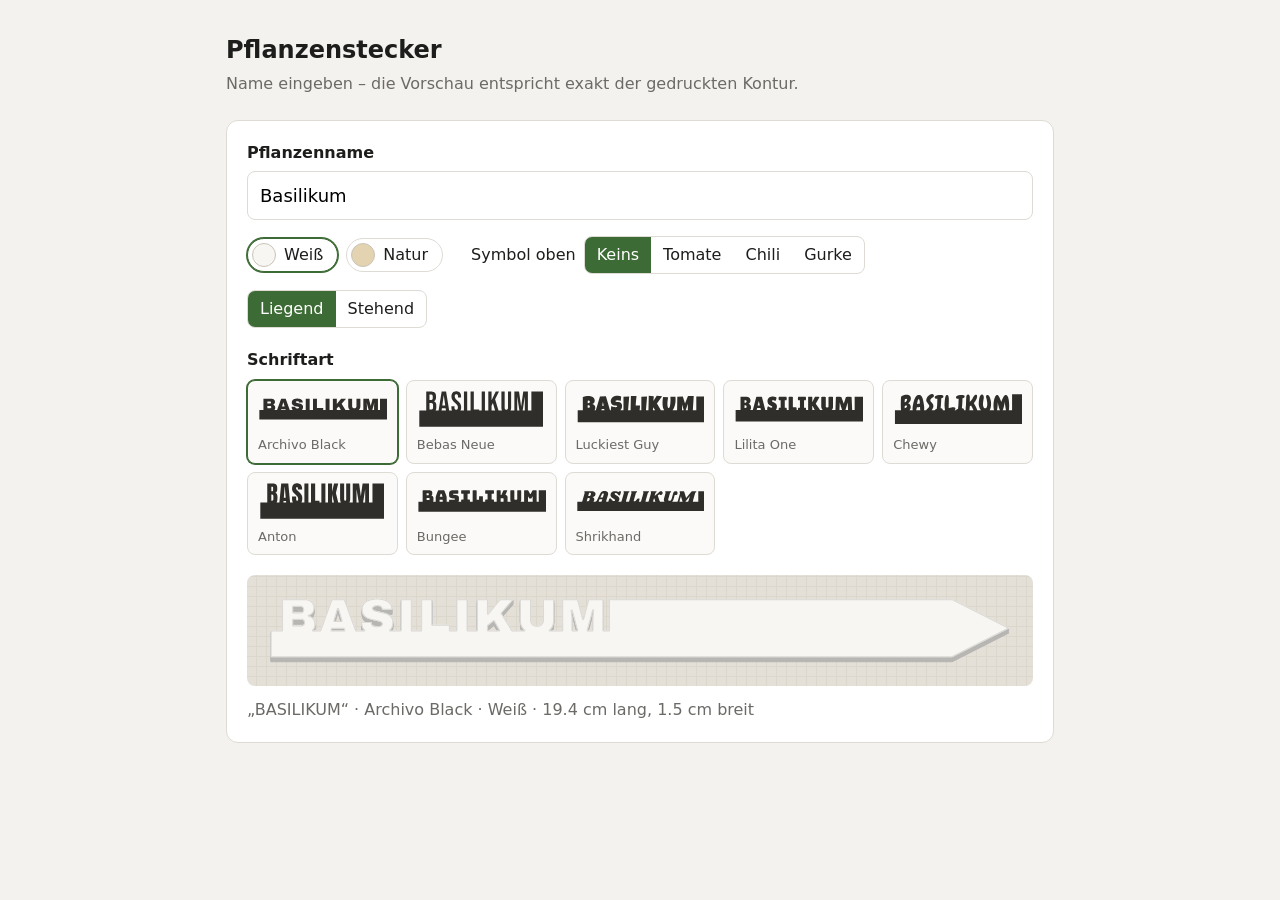
==== commit cc22c110: "Pflanzenstecker: Symbole Tomate, Chili und Gurke Co-Authored-By: Claude Opus 5.5 <noreply@anthropic." ====
--- a/pflanzenstecker/index.html
+++ b/pflanzenstecker/index.html
@@ -94,6 +94,7 @@
       }
       .detail-label { font-size: 0.8125rem; color: var(--muted); margin-bottom: 4px; }
     }
+    .symbol-choice { display: inline-flex; align-items: center; gap: 8px; }
     .status { margin-top: 12px; min-height: 1.5em; color: var(--muted); }
     .status.error { color: var(--error); }
   </style>
@@ -110,6 +111,8 @@
       <div class="row">
         <div class="swatches" role="group" aria-label="Farbe">
         </div>
+        <div class="symbol-choice"><span id="symbols-label">Symbol oben</span>
+          <div class="seg" id="symbols" role="group" aria-labelledby="symbols-label"></div></div>
         <div class="seg" role="group" aria-label="Ausrichtung">
           <button data-orientation="horizontal" aria-pressed="true">Liegend</button>
           <button data-orientation="vertical" aria-pressed="false">Stehend</button>
@@ -126,7 +129,7 @@
   </main>
 
   <script type="module">
-const WASM_BASE64 = "AGFzbQEAAAABmAInYAAAYAABf2AAAn9/YAF/AGABfwF/YAF/An9/YAF/AX5gAX8BfWABfwF8YAF/AW9gAn9/AGACf38Bf2ACf38Bb2ADf39/AGADf39/AX9gBH9/f38AYAR/f39/AX9gBH9/f38Df39/YAV/f39/fwBgBX9/f39/AX9gBn9/f39/fwBgBn9/f39/fwF/YAd/f39/f39/AGAIf39/f39/f38AYAl/f39/f39/f38Bf2AJf39/f39/fn5+AGAGf39/f39+AX9gBX9/f399AGAEf39/fgBgA39/fQBgA39+fgBgBX9+fn5+AGAFf31/f38AYAN/fX0AYAV/fX19fQBgB399fX19fX0AYAJ/[base64]/[base64]/wKKAugD5AKMA8MD2QPYA7ADgAOMAskD6gPrA+wD6QPaAvoB0wKPAvYBsAKrA5ID4wOyA4EDmALLA8UDjQPEA9sDrAOUA68C3gLkA7sDugONArQDhAOZAs0D3QO/[base64]/[base64]/[base64]/wFxQQpGDRsgCEUNGyAALQAYDXNBDSELIAAoAhwiCCgCAEF/Rw15IAgoAgwhCiAIKAIIIQ4gAC8BJCEMIAgoAnwhESAIKAJ4IRIgCCgCBEEBRw0PIApBAkkNcSAOLwAAIg1FDXEgCkEFSQ1xIA1BCHQgDUEIdnJBAWpB//8DcSIUQQJJDXFBCCENIA4vAAIiD0EIdCAPQQh2ciETQQEhEANAIA1Bf2ogCksNciAOIA1qIhVBfWovAAAiD0EIdCAPQQh2ciEPAkAgE0H//wNxIAxLDQAgDCAPQf//A3FJDRILIA0gCksNciANQQNqIQ0gDyETIBBBAWoiEEH//wNxIBRJDQAMcgsLIAkgAkkNEUEBIQsMeAsgBCgCCCEIIARBADYCCAJAIAhBAXFFDQAgCEF/[base64]/yQAQhwMACyAKIA1BjP/JABCHAwALIApBAWogDUGM/8kAEIcDAAsgCkECaiANQYz/yQAQhwMACyAKQQNqIA1BjP/JABCHAwALIApBBGogDUGM/8kAEIcDAAsgBCAXIAwqAgCSIhc4AhAgCkEBaiANSQ0BIApBAWogDUGM/8kAEIcDAAsgCkEFaiANQYz/[base64]/JABCHAwALIAogDUGM/8kAEIcDAAsgCkEBaiANTw1sIApBAmogDU8NayAKQQNqIA1PDWogCkEEaiANTw1pIAxBBGoqAgAhGiAMQQxqKgIAIRsgBCAXIAwqAgCSIhcgDEEIaioCAJIiGCAMQRBqKgIAkiIZOAIQIApBBWogDUkNASAKQQVqIA1BjP/JABCHAwALIApBAWogDUGM/[base64]/AXFBCkYNACAIDRALQQdBCSAIGyELDG8LAkAgBC0AHEEBRg0AQQshCwxvC0EJIQsgBCgCCCIKQQRJDW4gCiAEKAIEIhBLDScgBCgCACINIApBAnRqIRNBACEOAkACQCAKQQF2IghBAUYNACAIQQFxIRUgCEH+////B3EhFCATQXxqIQxBACEOIA0hCANAIAwoAgAhDyAMIAgqAgA4AgAgCCAPNgIAIBMgDkH+////[base64]///8HcSEUIBNBfGohDEEAIQ4gDSEIA0AgDCgCACEPIAwgCCoCADgCACAIIA82AgAgEyAOQf7///8Dc0ECdGoiDygCACERIA8gCEEEaiISKgIAOAIAIBIgETYCACAMQXhqIQwgCEEIaiEIIBQgDkECaiIORw0ACyAVRQ0BCyANIA5BAnRqIggqAgAhFyAIIBMgDkF/[base64]/4H8B3FBCHggDEEYeEH/[base64]/8kAEIcDAAsgDCAKQf//A3FPDWEgCiAMTQ1hIA4gDGohCgwBCyAVQXxqIQoLIAVBGGogCEEQaiAKLQAAEJEBIAUoAhgiCEUNXyAFKAIcIQogBUHgAGpBAEGAA/wLACAFQQA2AvgDIAUgCjYC6AMgBSAINgLkAyAFQQA7AfwDIAVCMDcC8AMgBSAFQeAAajYC7AMDQCAFQRBqIAVB5ANqEPcBIAUvARBBAXFFDWAgBS8BEkH//wNxQRJHDQALIAVB5ANqEIIBRQ1fIAUoAvADIgogBS8B/AMiCEkNKSAIQQJHDV8gBSgC7AMiCCsDAPwCIgpBAEgNXyAIKwMI/AIiCEF/[base64]/[base64]/[base64]/[base64]/8kAEIcDAAtBCCELIAQoAggiCiAEKAIMRg1gAkAgCiAEKAIEIgxPDQAgASAJai8AACEMIAQgCkEBajYCCCAEKAIAIApBAnRqIAxBCHQgDEEIdnLBsjgCAAxeCyAKIAxBnP/JABCHAwALIAAoAhwiCkHgAGotAAAhDCAKQdwAaigCACENIAQgCEF/aiIINgIIIA0gDG4hDCAIIAQoAgQiDU8NTkEMIQsgBCgCACAIQQJ0aioCACIXQwAAAM9gRQ1fIBdDAAAAT11FDV9B6wBB6whBgIACIAwgDEEAR2siCEHsiAJJGyAIQdgJSRsiCEEASCAX/AAiDCAIaiIIIAxIcw1fIAhBAEgNXyAFQcAAaiAKQdAAaiAIEJEBIAUoAkAiCEUNXyAAIAggBSgCRCAHIAQQBCILQf8BcUH/AUcNXyAALQAmQQFHDVsgAC0AJ0EBcQ1bIAkgAk8NXkEGIQsMXwsCQAJAAkAgCsAiCkFgakH/AXFB1wFJDQAgCkF7SA0CIAkgAkkNAUEBIQsMYQsCQCAEKAIIIgggBCgCDEcNAEEIIQsMYQsCQCAIIAQoAgQiDE8NACAEIAhBAWo2AgggBCgCACAIQQJ0aiAKQf8BcUH1fmqyOAIAIAkhCAxeCyAIIAxBnP/[base64]//A3GzOAIADFsLQQdBCSAIGyELDF0LIAogDUGM/8kAEIcDAAsgCkEBaiANQYz/yQAQhwMACyAKQX9qIAtBjP/JABCHAwALIAogC0GM/8kAEIcDAAsgCkF/aiALQYz/yQAQhwMACyAKIAtBjP/JABCHAwALIAogDUGM/8kAEIcDAAsgCkEBaiANQYz/yQAQhwMACyAKQQJqIA1BjP/JABCHAwALIApBA2ogDUGM/8kAEIcDAAsgCkEEaiANQYz/yQAQhwMACyAKQQVqIA1BjP/JABCHAwALQQBBAEGM/8kAEIcDAAsgCiANQYz/yQAQhwMACyAKQQFqIA1BjP/JABCHAwALIApBAmogDUGM/8kAEIcDAAsgCkEDaiANQYz/yQAQhwMAC0EAQQBBjP/JABCHAwALIAogDUGM/8kAEIcDAAsgCkEBaiANQYz/yQAQhwMACyAKQQJqIA1BjP/JABCHAwALIApBA2ogDUGM/8kAEIcDAAtBgP/JAEETQbz/yQAQjwMACyAOIBBBrP/JABCHAwALIA8gEEGs/8kAEIcDAAtBgP/JAEETQbz/yQAQjwMACyAOIBBBrP/JABCHAwALIA8gEEGs/8kAEIcDAAsgCiAMQZz/yQAQhwMAC0EAQQBBjP/JABCHAwALQQBBAEGM/8kAEIcDAAtBACAIIApBzP/JABCCAgALQQBBAEGM/8kAEIcDAAtBAUEBQYz/yQAQhwMAC0ECQQJBjP/JABCHAwALQQNBA0GM/8kAEIcDAAtBBEEEQYz/yQAQhwMAC0EFQQVBjP/JABCHAwALQQZBBkGM/8kAEIcDAAtBAEEAQYz/yQAQhwMAC0EBQQFBjP/JABCHAwALQQJBAkGM/8kAEIcDAAtBA0EDQYz/yQAQhwMAC0EEQQRBjP/JABCHAwALQQVBBUGM/8kAEIcDAAtBBkEGQYz/yQAQhwMAC0EHQQdBjP/JABCHAwALQQhBCEGM/8kAEIcDAAtBCUEJQYz/yQAQhwMAC0EKQQpBjP/JABCHAwALQQtBC0GM/8kAEIcDAAtBAEEAQYz/yQAQhwMAC0EBQQFBjP/JABCHAwALQQJBAkGM/8kAEIcDAAtBA0EDQYz/yQAQhwMAC0EEQQRBjP/JABCHAwALQQVBBUGM/8kAEIcDAAtBBkEGQYz/yQAQhwMAC0EHQQdBjP/JABCHAwALQQhBCEGM/8kAEIcDAAtBAEEAQYz/yQAQhwMAC0EBQQFBjP/JABCHAwALQQJBAkGM/8kAEIcDAAtBA0EDQYz/yQAQhwMAC0EEQQRBjP/JABCHAwALQQVBBUGM/8kAEIcDAAtBBkEGQYz/yQAQhwMAC0EHQQdBjP/JABCHAwALQQhBCEGM/8kAEIcDAAtBCUEJQYz/yQAQhwMAC0EKQQpBjP/JABCHAwALIAAgBBCOAzgCBCAAQQE2AgAMCAtBAEEAQYz/yQAQhwMAC0EAQQBBjP/JABCHAwALIAggCkGM/8kAEIcDAAtBAEEAQYz/yQAQhwMACyAIIA1BrP/JABCHAwALIAwgDUGc/8kAEIcDAAsgDCANQZz/[base64]/wFxQQpHDQBBByELDA4LIAVBKGogACgCHEHkAGogCkH//wNxEJEBIAUoAigiCkUNDSAAIAogBSgCLCAHIAQQBCILQf8BcUH/AUcNDSAEIBc4AhQgBCAWOAIQIAVBIGogACgCHEHkAGogCEH//wNxEJEBQQ4hCyAFKAIgIghFDQ0gACAIIAUoAiQgByAEEAQiC0H/AXFB/wFHDQ0LAkAgBC0AHQ0AIARBAToAHSAEKAIYIgQoAgAgBEEEaigCACgCHBEDAAsCQCAJIAJPDQBBBiELDA0LIABBAToAJgwLCyAKQQRqIA1BjP/JABCHAwALIApBA2ogDUGM/8kAEIcDAAsgCkECaiANQYz/yQAQhwMACyAKQQFqIA1BjP/JABCHAwALIAVBADoAXAsgBiAFKAJcNgIQIAYgBSkCVDcCCCAGIAUpAkw3AgAgAC0AGEUNBiAEKAIIIQgLIAQgCEF/[base64]/AXFB/wFHDQYgAC0AJkEBRw0CIAAtACdBAXENAiAJIAJPDQVBBiELDAYLIAggDEGs/8kAEIcDAAsgBEEANgIIIAkhCAwBCyAJIQgLIAQtAB5BAUcNACAAKAIARQ0ACwtB/wEhCwsgBUGABGokACALC9CDAQIRfw59IwBBEGsiBSQAAkACQCACDQBB/[base64]/[base64]/[base64]/[base64]/AXFBCkYNACAJDQkLQQdBCSAJGyEGDFMLAkAgBC0AHEEBRg0AQQshBgxTC0EJIQYgBCgCCCILQQRJDVIgCyAEKAIEIhBLDRYgBCgCACIOIAtBAnRqIRNBACENAkACQCALQQF2IglBAUYNACAJQQFxIRQgCUH+////B3EhFSATQXxqIQxBACENIA4hCQNAIAwoAgAhDyAMIAkqAgA4AgAgCSAPNgIAIBMgDUH+////[base64]/v///wdxIRUgE0F8aiEMQQAhDSAOIQkDQCAMKAIAIQ8gDCAJKgIAOAIAIAkgDzYCACATIA1B/v///wNzQQJ0aiIPKAIAIREgDyAJQQRqIhIqAgA4AgAgEiARNgIAIAxBeGohDCAJQQhqIQkgFSANQQJqIg1HDQALIBRFDQELIA4gDUECdGoiCSoCACEWIAkgEyANQX9zQQJ0aiIMKAIANgIAIAwgFjgCAAsgBCoCFCEWIAQqAhAhGSAEKAIYIQkDQCALQQRJDVIgC0F/[base64]/AdxQQh4IAxBGHhB/[base64]/[base64]//8DSw1NIAAgCRB+IgZB/[base64]/AUYNSAxKCwJAAkACQCALwCILQWBqQf8BcUHXAUkNACALQXtIDQIgCiACSQ0BQQEhBgxMCwJAIAQoAggiCSAEKAIMRw0AQQghBgxMCwJAIAkgBCgCBCIMTw0AIAQoAgAgCUECdGogC0H/AXFB9X5qsjgCACAJQQFqIQYgCiEJDEkLIAkgDEH4gcoAEIcDAAtBCCEGIAQoAggiDCAEKAIMRg1KIAwgBCgCBCIOTw0/IAlBAmohCSAEKAIAIAxBAnRqQQAgC2tBCHQgASAKai0AAGtBlHVqwbI4AgAgDEEBaiEGDEcLAkAgCiACSQ0AQQEhBgxKC0EIIQYgBCgCCCIMIAQoAgxGDUkgDCAEKAIEIg5PDT8gCUECaiEJIAQoAgAgDEECdGogC0EIdCABIApqLQAAckHsEmpB//[base64]//A0sNCAJAIAkgAC0AiAIiDEEBaiAPbCILTw0AQQkhBgwJCwJAIA8NACAKIQkMBwsgCSALayERA0AgD0F/aiEPAkAgDEUNACARIA9B//8DcWohDkEAIQkCQAJAA0AgBCAEKAIIQX9qIgs2AgggCyAEKAIEIgZPDQEgBCgCACINIAtBAnRqKgIAIRdDAAAAACEWAkAgDCAJQX9zakH/AXEiCyAALQCIAk8NACALQcAATw0DIAcgC0ECdGoqAgAhFgsCQCAOIAZPDQAgDSAOQQJ0aiILIBcgFpQgCyoCAJI4AgAgDCAJQQFqIglGDQQMAQsLIA4gBkHIgsoAEIcDAAsgCyAGQYiCygAQhwMACyALQcAAQbiCygAQhwMACyAPQf//[base64]/[base64]/////AXEiAkEBaiIHQQdxIQgCQAJAIAJBB08NACADQbASaiECQQAhBwwBCyAHQfj///[base64]/yJqNgK0EiADIANB/[base64]/[base64]/[base64]/////AXEiAUEBaiIHQQdxIQ0CQAJAIAFBB08NACADQbASaiEBQQAhBwwBCyAHQfj///[base64]/AoAAAsgCUEIaiIJIBJHDQAMBQsLQQAgDUGAAkHEgMUAEIICAAtBACAFIAdB8P/EABCCAgALIAMgA0H/[base64]/[base64]/[base64]/yJqECcaDAELIAcgDSAIIAEgFiADQf8iahAUGgsgAygCLCIXRQ0AIAMoApgBIQIgA0F/NgKYAQJAAkAgAkF/[base64]/PksNAgtBAUEhIBdna0EBdnQiAkEEIAJBBEsbIgdBAXQhASADKAJsIQIgA0F/NgJsAkACQAJAIAJBf0YNACADIAMoAnA2ArQSIANCgICAgPD/////ADcCuBIgAyACNgKwEgJAIAEgAk0NACADQbASakEAIAFBBEEYELoCCyADIAMpArgSNwPAIiADIAMpArASNwO4IgwBCxDmAyAHQTBsIgdBBBDTAyICRQ0BIANCgICAgPD/////[base64]////8HIQJBACEVDAELQQAhCEH/////[base64]////[base64]/[base64]/aiIBDQALCyACQgA3AB0gAkIANwIYIAJCADcCECACQgA3AgggAkIANwIAIA1BA3EhDkEAIQdBACANQfz///[base64]/NgLQIgwGCyADKAK4EiIIIQ8CQCANIAFrIgwgASAIa00NACADQbASaiAIIAxBBEEoELoCIAwgAygCsBIgAygCuBIiD2tNDQAgA0GwEmogDyAMQQRBKBC6AiADKAK4EiEPCyADKAK0EiAPQShsaiECAkAgDEECSQ0AIA0gAUF/[base64]/[base64]/[base64]/AXEiCEEBRg0AIAIoAiAhBiACKAIcIQUgCEUNAiACKAIIIgJBf0YNAgNAIAEgAkEobGpBFGooAgAiCCAHSg0CIANBuCJqIAIQsQEgAygCvCIiASANaigCCCICQX9HDQAMAwsLIAIoAgQiAkF/[base64]/[base64]/[base64]/aiICNgIAIAFBBGohASAHQQFqIQcgCiACSQ0ACwsgAyAHNgLMIiAHRQ0BIAMoArwiIQELIAMgB0F/[base64]/[base64]/[base64]/[base64]/[base64]/[base64]/aiIBDQALCwJAIAgoAgAiAkUNACAIKAIEIAJBDGxBBBDIAwsgDUEBaiINIAxHDQALCwJAIBBFDQAgDyAQQQxsQQQQyAMLAkAgAygCmAEiAkF/[base64]/Rg0AIAJFDQAgAygCcCACQRhsQQQQyAMLAkAgAygCfCICQX9GDQACQCACRQ0AIAMoAoABIAJBKGxBBBDIAwsgAygCiAEiAkUNACADKAKMASACQQJ0QQQQyAMLAkAgAygCPCICRQ0AIAMoAkAgAkEcbEEEEMgDCwJAIAMoAlAiAUUNACADKAJMIQIDQAJAIAIoAgAiB0F/[base64]/[base64]/[base64]////[base64]////[base64]////[base64]////8HIQxBACEHDAELQQAhD0H/////[base64]/////[base64]/[base64]/[base64]/AFqQgA3AgAgB0GEAmpCADcCACAHQYwCakIANwIAIAdBlAJqQgA3AgAgB0GcAmpBADoAACAHQaACaiEHIAtBeGoiCw0ACyAMRQ0BCwNAIAdBADoAICAHQgA3AhggB0IANwIQIAdCADcCCCAHQgA3AgAgB0EkaiEHIAxBf2oiDA0ACwsgCCAOakF/[base64]/NgIgIAFBAnQhB0EAIQwgAUH/////A0sNBCAHQfz///[base64]/Rg0BIAwgB0EkbGpBFGooAgAgC0oNAwwACwsgBSgCHCIPDQogBSgCFCIOIAUoAgggIGtNDQIgBUEIaiAgIA5BBEEkELoCIAUoAhAhFwwICwJAIAcoAgQiB0F/[base64]/[base64]/AFqQgA3AgAgB0GEAmpCADcCACAHQYwCakIANwIAIAdBlAJqQgA3AgAgB0GcAmpBADoAACAHQaACaiEHIA9BeGoiDw0ACyAMRQ0BCwNAIAdBADoAICAHQgA3AhggB0IANwIQIAdCADcCCCAHQgA3AgAgB0EkaiEHIAxBf2oiDA0ACwsgDiAXakF/[base64]/[base64]/[base64]/[base64]/NwIAIAcgGzYCHCAHIB42AhggByAiNgIUIAcgCjYCECAHIAg2AgwgBSAMNgIgCyAdQQFqIh0gBkcNAAsgISgCACELIAYhHQwBC0G83skAEM4DAAtB/////wchCAJAAkAgBSgCICIHQX9GDQAgITQCDCEjICE0AgghJCAhKAIEIQoCQANAIAUoAgwiDCAHQSRsakEUaigCACIPIAtKDQEgBUEIaiAHELABIAUoAiAiB0F/[base64]/[base64]/[base64]/[base64]/[base64]/aiIGDQALCwJAIAUoAsgBIgJFDQAgFyACQQxsQQQQyAMLEOYDAkBBwABBCBDTAyIYRQ0AIBggLTkDOCAYIC05AyggGCAvOQMYIBggLzkDCCAYIDFEAAAAAAAA8L+gIjM5AzAgGCAyRAAAAAAAAPA/[base64]/////wBLDQIgAUH4////B0sNAiAGKAIEISMCQAJAIAENAEEIISRBACEXDAELEOYDQQghFyABQQgQ0wMiJEUNAyAZIRcLAkAgGUUNACABRQ0AICQgIyAB/[base64]/aiIUDQALCwJAIAUoAuABIgJFDQAgJSACQQxsQQQQyAMLIAUoAswBIQkCQCAFKALQASIBRQ0AIAkhAgNAAkAgAigCACIGRQ0AIAJBBGooAgAgBkEEdEEIEMgDCyACQQxqIQIgAUF/aiIBDQALCwJAIAUoAsgBIgJFDQAgCSACQQxsQQQQyAMLIAUoAtgBIQkCQCAFKALcASIBRQ0AIAkhAgNAAkAgAigCACIGRQ0AIAJBBGooAgAgBkEEdEEIEMgDCyACQQxqIQIgAUF/[base64]/[base64]/oiIxICogKiAqYhsiMiAyIDEgMSAxYhsiMSAyIDFjG6AhMSArIDQgNaBEAAAAAAAA4D+iIjSgITIgNCAroSE0QQEhAQNAIAIiFiAxOQM4IBYgNDkDMCAWIDE5AyggFiAyOQMgIBYgMjkDECAWIDQ5AwAgFiAzRJqZmZmZmbm/[base64]/////wBLDQggAkH4////B0sNCCAGKAIEIR4CQAJAIAINAEEIIRxBACEXDAELEOYDQQghFyACQQgQ0wMiHEUNCSAZIRcLAkAgGUUNACACRQ0AIBwgHiAC/[base64]/[base64]/[base64]/[base64]/[base64]/aiIBDQALCwJAIAUoAngiAkUNACAZIAJBDGxBBBDIAwsgGEHAAEEIEMgDAkACQAJAIBwgBSgCNCAFKAI8IgJrTQ0AIAVBNGogAiAcQQRBDBC6AiAFKAI8IQIMAQsgHEUNAQsgHEEMbCIBRQ0AIAUoAjggAkEMbGogFiAB/[base64]/[base64]/[base64]/aiIGDQALCyAZIAk2AggLIBlBDGoiGSAQRw0ACyAHQQFHDQBBACEDIAVBADYCaCAFQQA2AmAgBSATNgJYIAUgE0EMajYCXCAFQcgBaiAFQdgAahBLIAUoAswBIgggBSgC0AFBDGxqIQZEAAAAAAAA8H8hMUQAAAAAAADw/yEyRAAAAAAAAPD/[base64]/[base64]/aiIGDQALCyAFKAI0IgJFDQAgCSACQQxsQQQQyAMLAkAgBSgCHCICRQ0AIAUoAiAgAkEBEMgDCyAFQfABaiQAC9lEAhl/[base64]/////AXEiB0EBaiINQQdxIQwCQCAHQQdPDQAgBEGUEGohB0EAIQ0MBgsgDUH4////[base64]/[base64]////8BcSIJQQFqIghBB3EhDQJAAkAgCUEHTw0AIARBlBBqIQlBACEIDAELIAhB+P///[base64]/[base64]/////wFxIgdBAWoiCEEHcSEMAkACQCAHQQdPDQAgBEGUEGohB0EAIQgMAQsgCEH4////[base64]/[base64]/[base64]/[base64]/[base64]///[base64]/[base64]/[base64]/Rg0AIAcgBSAGIAIgG0EBcSAJKAIEIAkoAgggDCAXEHshGAwBCyAJKAIEIhggBkcNACAJKAIIIRgLQQEhAgJAIAYgGEcNACAGIQkgBiETDAILQQEhAiAGIRMgBiEJA0ACQAJAIBUgC0EMbGoiCigCAEF/[base64]////[base64]/[base64]////[base64]/[base64]/v///[base64]/[base64]/[base64]/wE6AKcOIAlBADYCjA4gCUEBNgL0DSAJQf8BOgDvDSAJQQA2AtQNIAlBATYCvA0gCUH/AToAtw0gCUEANgKcDSAJQQE2AoQNIAlB/wE6AP8MIAlBADYC5AwgCUEBNgLMDCAJQf8BOgDHDCAJQQA2AqwMIAlBATYClAwgCUH/AToAjwwgCUEANgL0CyAJQQE2AtwLIAlB/wE6ANcLIAlBADYCvAsgCUEBNgKkCyAJQf8BOgCfCyAJQQA2AoQLIAlBATYC7AogCUH/AToA5wogCUEANgLMCiAJQQE2ArQKIAlB/wE6AK8KIAlBADYClAogCUEBNgL8CSAJQf8BOgD3CSAJQQA2AtwJIAlBATYCxAkgCUH/AToAvwkgCUEANgKkCSAJQQE2AowJIAlB/wE6AIcJIAlBADYC7AggCUEBNgLUCCAJQf8BOgDPCCAJQQA2ArQIIAlBATYCnAggCUH/AToAlwggCUEANgL8ByAJQQE2AuQHIAlB/wE6AN8HIAlBADYCxAcgCUEBNgKsByAJQf8BOgCnByAJQQA2AowHIAlBATYC9AYgCUH/AToA7wYgCUEANgLUBiAJQQE2ArwGIAlB/wE6ALcGIAlBADYCnAYgCUEBNgKEBiAJQf8BOgD/BSAJQQA2AuQFIAlBATYCzAUgCUH/AToAxwUgCUEANgKsBSAJQQE2ApQFIAlB/wE6AI8FIAlBADYC9AQgCUEBNgLcBCAJQf8BOgDXBCAJQQA2ArwEIAlBATYCpAQgCUH/AToAnwQgCUEANgKEBCAJQQE2AuwDIAlB/wE6AOcDIAlBADYCzAMgCUEBNgK0AyAJQf8BOgCvAyAJQQA2ApQDIAlBATYC/AIgCUH/AToA9wIgCUEANgLcAiAJQQE2AsQCIAlB/wE6AL8CIAlBADYCpAIgCUEBNgKMAiAJQf8BOgCHAiAJQQA2AuwBIAlBATYC1AEgCUH/AToAzwEgCUEANgK0ASAJQQE2ApwBIAlB/wE6AJcBIAlBADYCfCAJQQE2AmQgCUH/AToAXyAJQQA2AkQCQCALQQh0IAtBCHZywSILQQBKDQAgC0F/[base64]//[base64]/W3EgIkMAAAAAW3EgIUMAAAAAW3E6ALQQAkAgBEH//wNGDQAgBEEBakH//wNxIgsgAk8NAAJAAkAgDUUNACAEIBJB//8DcSIUTw0CIARBAnQiFUEEaiAMSw0CIAsgFE8NAiALQQJ0IgtBBGogDEsNAiAOIBVqKAAAIhRB/4H8B3FBCHggFEEYeEH/gfwHcXIhFCAOIAtqKAAAIgtB/4H8B3FBCHggC0EYeEH/gfwHcXIhCwwBCyAEIBNB//8DcSIUTw0BIARBAXQiFUECaiAMSw0BIAsgFE8NASALQQF0IgtBAmogDEsNASAOIAtqLwAAIgtBCHQgC0EIdnJB//8DcUEBdCELIA4gFWovAAAiFEEIdCAUQQh2ckH//[base64]/v8DcSIESQ0AIARB/v8HakH+/wdxIgAgBE8NAEEBIRJCACEWAkACQCADIABqLwAAIgBBCHQgAEEIdnIiDUH//wNxIgwNACAMIRQgDCETQQEhDkEBIQ9BASEDDAELIAxB//8DRg0BIARBAmoiACAHSw0BIAkgACADIARqLwAAIgRBCHQgBEEIdnJB//[base64]//wODhEKAgICAEIQhFiADIBJqIRIgAyAAaiEOCyAJIBY3AswOIAkgAzYCyA4gCSANOwGEDyAJQQA7AYAPIAlBADYC/[base64]/A42ApQQIAkgCSkC9A43AowQIAkgCSkC5A43AvwPIAkgCSkC1A43AuwPIAkgBjoAvRAgCSACOgC8ECAJIAE2ArgQAkACQCAJLwHEDiIKQSFPDQAgAUEQdbIhIiABwbIhIQJAIApFDQAgCkE4bCELQQAhBANAAkACQAJAAkACQAJAIAlBxABqIARqIgpBG2otAABB/wFGDQAgCkEQaiEHIApBHGoiAy8BACIADQEgCUEwaiAHEJ4CIAkvATBBAXFFDQMgAyAJLwEyIgA7AQAgAEH//wNxDQIMAwsgCUEQaiAKQS5qIApBIGoiBygCACAKQSRqIgMoAgAgCkEoaiIAKgIAEP8BIAkoAhBBAUcNBCAJKgIUISMgCUEIaiAKQTJqIAcoAgAgAygCACAAKgIAEP8BIAkoAghBAUcNBCAhICOSISEgIiAJKgIMkiEiDAQLIAMgAEF/ajsBACAJIAcpAgg3A8gQIAkgBykCADcDwBAgCUE4aiAKIAlBwBBqIAlB4A9qIAlBoA9qIAlBuBBqEDQgCSoCPCEkIAkqAjghIwwCCyADIABBf2o7AQALIAlBKGogCkEuaiAKQSBqIgMoAgAgCkEkaiIAKAIAIApBKGoiBSoCABD/[base64]/[base64]/[base64]/[base64]/[base64]/[base64]/[base64]/[base64]/[base64]/[base64]/[base64]/h0IBiCAchVMiGxsgCiAZaiIKQQxsaiIJIBMoAhQ2AgggCSATKQIMNwIAIBNBHGooAgAiESATQSBqKAIAQQxsaiENIAsoAgAhGSAaKAIAIQlBACEQRAAAAAAAAPB/[base64]/IR4CQANAAkACQCASRQ0AIBIgEUcNAQsDQCAJIA9GDQMgCUEIaiERIAlBDGoiDSEJIBEoAgAiEUUNAAsgDUF4aigCACISIBFBBHRqIREgDSEJCyASKwMIIh8gHiAeIB5iGyIeIB4gHyAfIB9iGyIfIB4gH2MbIR4gEkEQaiESDAALCyACIA5BXGogHb0iHEI/[base64]/[base64]/h0IBiCAchSAevSIcQj+HQgGIIByFUyIJGyAKQQxsaiIRIBMoAgg2AgggESATKQIANwIAIAogCWohCiATQQxqIhMgGkkNAAsLAkAgFyABRg0AIA5BdGoiDiAKQQxsaiIJIBMoAgg2AgggCSATKQIANwIAIBNBDGohEyABIRcMAQsLAkAgCkEMbCITRQ0AIAAgAiAT/AoAAAsgASAKayEQAkAgASAKRg0AIAAgE2ohDkEAIQ8CQCABIApBAWpGDQAgEEEBcSELIBBBfnEhEiAIIBVqIRFBACEPIA4hCQNAIAkgESgCCDYCCCAJIBEpAgA3AgAgCUEMaiAWIA9B/v///[base64]/[base64]/IR4CQANAAkACQCASRQ0AIBIgEUcNAQsDQCAJIA9GDQMgCUEIaiERIAlBDGoiDSEJIBEoAgAiEUUNAAsgDUF4aigCACISIBFBBHRqIREgDSEJCyASKwMIIh8gHiAeIB5iGyIeIB4gHyAfIB9iGyIfIB4gH2MbIR4gEkEQaiESDAALCyACIA5BdGogHb0iHEI/h0IBiCAchSAevSIcQj+HQgGIIByFWSIZGyALQQxsaiIJIBMoAgg2AgggCSATKQIANwIAIAooAgAiESAaKAIAQQxsaiENIBNBFGooAgAhGyATQRBqKAIAIQlBACEQRAAAAAAAAPB/[base64]/IR4CQANAAkACQCASRQ0AIBIgEUcNAQsDQCAJIA9GDQMgCUEIaiERIAlBDGoiDSEJIBEoAgAiEUUNAAsgDUF4aigCACISIBFBBHRqIREgDSEJCyASKwMIIh8gHiAeIB5iGyIeIB4gHyAfIB9iGyIfIB4gH2MbIR4gEkEQaiESDAALCyACIA5BaGogHb0iHEI/[base64]/[base64]/[base64]/[base64]////[base64]/[base64]//[base64]//A0YNACAUQQh0IBRBCHZyIgZBAWpB//8DcSIUIBNPDQACQAJAIBJFDQAgBkH//wNxIgYgDkH//wNxIhVPDQIgBkECdCIGQQRqIA1LDQIgFCAVTw0CIBRBAnQiFEEEaiANSw0CIBEgBmooAAAiBkH/gfwHcUEIeCAGQRh4Qf+B/AdxciEGIBEgFGooAAAiFEH/gfwHcUEIeCAUQRh4Qf+B/AdxciEUDAELIAZB//8DcSIGIA9B//8DcSIVTw0BIAZBAXQiBkECaiANSw0BIBQgFU8NASAUQQF0IhRBAmogDUsNASARIBRqLwAAIhRBCHQgFEEIdnJB//8DcUEBdCEUIBEgBmovAAAiBkEIdCAGQQh2ckH//[base64]/wNxIgZJDQAgBkH+/wdqQf7/B3EiAyAGTw0AIAQgA2ovAAAiA0EIdCADQQh2ciICQf//A3EiA0UNASADQf//A0YNACAGQQJqIgMgBUsNACAIIAMgBCAGai8AACIJQQh0IAlBCHZyQf//A3FqIgk2AmwgCEEMaiAIQeQAaiACQQFqIgMQmwIgCCgCDEEBRw0AIAgoAmwiAiAJSQ0AIAIgBUsNACACIAgoAhAiDWoiFCACSQ0AIBQgBUsNACAUIAgoAhQiEmoiFSAUSQ0AIBUgBUsNACADQf//A3FFDQEgAiAJayEPIAQgCWohCyAEIBRqIRAgBCACaiEMIAQvAAAiBUEIdCAFQQh2cq1CMIYgAa1C//8Dg4RCgICAgBCEIRhBACEUQQAhAUEAIQVBACECQQAhE0EAIRdBACEVA0ACQAJAIBhC////////P1YNAAJAAkAgCkH//wNxIg4gGEIgiCIZpyIJQf//A3FNDQAgBCAJQQF0ai8AACIWQQh0IBZBCHZyIRYCQCAJQX9qIglB//8DcSAOTw0AIAlBAXRB/v8HcSIJIAZPDQBBACAWQf//A3EiFiAEIAlqLwAAIglBCHQgCUEIdnJB//8DcWsiCSAJIBZLGyEWCyAWIBZB//8DcUEAR2utQjCGIRoMAQsgGCEaIBghGyAZQv//A1ENAgsgGkL/////j4BAgyAYQoCAgIAQfEKAgICA8P8/g4QhGwwBCyAYQoCAgICAgEB8IRsLAkACQAJAAkACQAJAIAJB/wFxDQBBACEFIBMgD0kNAUEAIQIMAwsgAkF/[base64]/[base64]/[base64]/[base64]/lJIhHiAHKgIcIhwgByoCECAck0MAAAA/[base64]//8DcUUNAgwACwsgAEECOwEADAELIAcqAkwhHSAHKgJIIR8CQAJAAkACQAJAAkAgByoCRCIcQ///f39cDQAgH0P//39/Ww0BCyAHKgJQIR4MAQsgByoCUCEeIB1D//9//1wNACAeQ///f/9bDQELQQAhBCAcQwAAAM9gRQ0BIBxDAAAAT11FDQEgHPwAIgZBgIB+akGAgHxJDQEgH0MAAADPYEUNASAfQwAAAE9dRQ0BIB/8ACIFQYCAfmpBgIB8SQ0BIB1DAAAAz2BFDQEgHUMAAABPXUUNASAd/[base64]/AsAIAQgJD4CpAEgBCAkQiCIIiM+AqgBIARBAUECICNQGzYCxAIgBEGkAWpBCGpBAEGYAfwLACAEICU+AsgCIAQgJUIgiCIjPgLMAiAEQQFBAiAjUBs2AugDIARByAJqQQhqQQBBmAH8CwAgBEHwA2pBAEGcAfwLACAEQQE2AuwDIARBATYCjAUgAawgJkJ/fHl9QsKawegEfkKAoc2gtAJ8QiCIpyIGwSEHAkACQCABQQBIDQAgBCABEKkBGiAEQaQBaiABEKkBGiAEQcgCaiABEKkBGgwBCyAEQewDakEAIAFrwRCpARoLAkACQCAHQX9KDQAgBEEAIAdrQf//A3EiARBiGiAEQaQBaiABEGIaIARByAJqIAEQYhoMAQsgBEHsA2ogBkH//wFxEGIaCyAEQfwIaiAEQaQB/[base64]/KABCCAgALIAZB/P///[base64]///[base64]////[base64]/[base64]/c2oiDyAKQQFxaiIQNgIAIAFBBGoiCiAKKAIAIhEgBkEEaigCAEF/[base64]/P///[base64]////[base64]////[base64]/Rg0BIAZBAWohBiACIAFqIQ8gAUF/[base64]/KABCHAwALQQAgAUEoQeSfygAQggIAC0EoQShB5J/KABCHAwALQShBKEHkn8oAEIcDAAtBKEEoQeSfygAQhwMAC0HHn8oAQRpB5J/KABC2AwALQQAgF0EoQeSfygAQggIAC0HHn8oAQRpB5J/KABC2AwALQQAgHkEoQeSfygAQggIAC0HHn8oAQRpB5J/KABC2AwALQQAgF0EoQeSfygAQggIAC0HHn8oAQRpB5J/KABC2AwALQQAgAUEoQeSfygAQggIAC0EAIB5BKEHkn8oAEIICAAtBKEEoQeSfygAQhwMAC0EAIAFBKEHkn8oAEIICAAsgAyADQfSoywAQhwMAC0EoQShB5J/KABCHAwALQShBKEHkn8oAEIcDAAtBKEEoQeSfygAQhwMAC0EAIAFBKEHkn8oAEIICAAsgGyADQYSpywAQhwMACyAAIAc7AQggACAbNgIEIAAgAjYCACAEQaAKaiQAC8owA2x/B34BfSMAQaAIayICJAACQAJAAkACQCABKAIEQTZJDQAgASgCACIDLwASIgRBCHQgBEEIdnIiBEFwakH//wNxQfD/AEsNACADLwAqIQUgAy8AKCEGIAMvACYhByADLwAkIQhBACEJAkACQCADLwAyIgNBCHQgA0EIdnJB//8DcQ4CAQACC0EBIQkLAkACQAJAIAEoAgxBJEkNACABKAIUIgpBBEkNASABKAIIIgMvAAQhCyADLwAGIQwgAy8ACCENIAMvACIhDgJAIAEoAhAiDygAACIDQf+B/AdxQQh4IANBGHhB/4H8B3FyIgNBgIAERg0AIANBgKABRw0CCyAKQQZJDQEgDy8ABCIKRQ0BIA5BCHQgDkEIdnIhECAKQQh0IApBCHZyIQNBACERIAEoAnAiDw0CDAQLIABBfzYCACAAQQQ6AAQMBQsgAEF/NgIAIABBBToABAwECyAORQ0BIBBB//8DcSIOQQJ0IhIgASgCdCITSw0BAkAgA0H//wNxIA5PDQBBASEUQQAhFSAQIRYMAwtBACADIBBrQf//A3FBAXQiDiAOIBJqIBNLIg4bIRVBASAPIBJqIA4bIRQgAyEWDAILIABBfzYCACAAQQM6AAQMAgtBACEPCwJAAkAgASgCuAEiDkUgASgCvAFBJElyIhcNACABKALAASIYRQ0AIA4vACIiE0UNACATQQh0IBNBCHZyIhlB//8DcSITQQJ0IhogASgCxAEiG0sNAAJAAkAgA0H//wNxIBNPDQBBASEcQQAhHQwBC0EAIAMgGWtB//8DcUEBdCITIBMgGmogG0siExshHUEBIBggGmogExshHCADIRkLIBghEQwBCwsCQAJAIAEoAoABIhMNAEECIR4MAQtBAiEeAkAgASgChAEiGEECQQEgCRt2IhtB//8DSw0AIANB//8DcUEBaiIfIBtB//[base64]//8DcUEBSw0AIBtBBkkNACATLwAEIixFDQAgG0EISQ0AIBtBDEkNACAsQQh0ICxBCHZyQf//A3FBAXQiLEEMaiAbSw0AIBMoAAgiLUH/gfwHcUEIeCAtQRh4Qf+B/AdxciItIBtLDQAgLSATLwAGIi5BCHQgLkEIdnJB//[base64]//8DcUEDdCIxQQRyIDBLDQAgE0EEaiEyIBMhLwwBCwsCQAJAIAEoAngiEw0AQQIhMwwBC0ECITMCQCABKAJ8IhtBAkkNAAJAAkAgEy8AAA0AQQQhLCAbQQRJDQIgEy8AAiItQQh0IC1BCHZyQf//A3EhNEEAITNBfCEtDAELQQghLCAbQQhJDQEgEygABCItQf+B/AdxQQh4IC1BGHhB/4H8B3FyITRBASEzQXghLQsgEyAsaiE1IC0gG2ohNgwBCwtBACE3AkACQCABKAKIASITRQ0AIAEoAowBIhtBAkkNACAbQQRJDQBBBiEsIBtBBkkNACATLwACIS0gEy8ABCE4QQAhOQJAAkAgEy8AACIuQQh0IC5BCHZyQf//A3EOAgEAAwsgG0EISQ0BIBMvAAYiLEEIdCAsQQh2ciIsQf//A3FB//8ASw0BICxBAnRB/P8DcUEIaiEsC0EAITkgLCAtQQh0IC1BCHZyQf//A3FBDGwiOmoiLSAbSw0BQQAhOSAbIDhBCHQgOEEIdnJB//8DcSIuSQ0BIBMgLGohOSATIC0gLiAtIC5LGyIsaiE7IBsgLGshPAwBC0EAITkLAkACQCABKAKQASITDQAMAQsCQCABKAKUASI9QQJPDQAMAQsCQCATLwAAIhtBCHQgG0EIdnIiPkH//wNxIhtBBU0NAAwBC0EAIBMgPSAbQQJ0KAKIhEpJGyE3C0ECIT8CQAJAIAEoApgBIhNFDQAgASgCnAEiLUEgSQ0AAkACQCATKAAAIixB/4H8B3FBCHggLEEYeEH/gfwHcXIiG0H/nwlKDQAgG0GAgARGDQEgG0GAgAhHDQIMAQsgG0GAoAlGDQAgG0GAgBBGDQAgG0GAgAxHDQELIBMvAAohGyATLwAIIS4gEygABCE4IBMoAAwhQEEBIUFBACFCQQEhQ0EAIUQCQCAsQYAERw0AIC1BIkkNASAtIBMvACAiLEEIdCAsQQh2ckH//wNxQQF0IkJBImoiLEkNASATICxqIUMgLSAsayFEIBNBImohQQsgG0EIdCAbQQh2ciFFIC5BCHQgLkEIdnIhRiA4Qf+B/AdxQQh4IDhBGHhB/4H8B3FyskMAAIA3lCF1IEBBAEchPwwBCwsCQAJAIAEoAqABIhsNAEEAIUcMAQtBACFHAkAgCkH//wNHDQBBACFIDAELIANBAWohSAJAIAEoAqQBIhNBAkkNACAbLwAAQYACRw0AIBNBCEkNACAbKAAEIgpFDQAgCkG/gPwHcUEIeCAKQRh4Qf+B/AdxckECdCJJQXdLDQAgSUEIaiATSw0AIBtBCGohSiAbIUcMAQsLQQIhSwJAAkAgASgCqAEiTA0ADAELAkAgASgCrAEiG0EESQ0AIBtBCEkNACBMKAAAIgpB/4H8B3FBCHggCkEYeEH/gfwHcXIiTUH9/3tqQX1JDQAgG0EMSQ0AIBtBDkkNACAbQRJJDQAgTC8ABiEsIEwoAAghCiBMLwAMIS4gTCgADiEtAkACQCBNQYGABE8NAEEAITgMAQsgG0EUSQ0BIEwvABIiOEEIdCA4QQh2ciFOQQEhOAsgCkH/gfwHcUEIeCAKQRh4Qf+B/AdxciIKIBtLDQAgCiAsQQh0ICxBCHZyQf//A3FBA3QiT2ogG0sNACAtQf+B/AdxQQh4IC1BGHhB/4H8B3FyIlAgG0sNACBQIC5BCHQgLkEIdnJB//8DcUEBdCJRaiAbSw0AIEwgCmohUiBMIFBqIVMgOCFLDAELC0EAISwCQAJAIAEoArABIgpFDQAgASgCtAEiLUEGSQ0AQQAhVCAKKAACIi5FDQFBACFUIC0gLkH/gfwHcUEIeCAuQRh4Qf+B/AdxciIuSQ0BIC5BAmoiOCAtSw0AIAogLmoiVC8AACJAQQh0IEBBCHZyQf//[base64]//wNxQQJ0IllBCGogDksNACAKLwAEIg5BCHQgDkEIdnIhWiAKQQhqIVgMAQsLAkACQCABKALQASIKRQ0AIAJBqAJqIAogASgC1AEQWQwBCyACQf7/AzsBqAILAkACQCABKALYASIKRQ0AIAJB7AJqIAogASgC3AEQjQEMAQsgAkEANgLsAgsCQAJAIAEoAuABIgpFDQAgAkGsA2ogCiABKALkARCNAQwBCyACQQA2AqwDCwJAAkAgASgC6AEiCkUNACACQewDaiAKIAEoAuwBENgBDAELIAJBfzYC7AMLQf//AyFbAkACQCABKALwASIKRQ0AIAEoAvQBIg5BAkkNACAKLwAADQAgDkEISQ0AIA4gCigABCIXQf+B/AdxQQh4IBdBGHhB/4H8B3FyIhdJDQAgDkEMSQ0AIA4gCigACCJcQf+B/AdxQQh4IFxBGHhB/4H8B3FyIlxJDQAgAkH4B2ogAyAKIBdqIA4gF2sQhQFB//8DIVsgAi8B+AciF0H//wNGDQAgAiACKQGICDcBngUgAiACKQGCCDcDmAUgAiACKQH6BzcDkAUgDiBcayFdIAogXGohXiAXIVsMAQsLQQAhFwJAAkAgASgC+AEiCg0AQQAhCgwBCwJAIAEoAvwBIg5BBEkNACAKKAAAQYACRw0AIA5BDEkNACAKLwAEIlxBCHQgXEEIdnJB//8DcUEMbCJfQQxqIA5LDQAgCkEMaiFgDAELQQAhCgsCQAJAIAEoAoACImENAAwBCyABKAKEAiJiQQhJDQAgYSgABCIXQf+B/AdxQQh4IBdBGHhB/4H8B3FyIVwgYUEIaiEXIGJBeGohYwtBACFhAkACQCABKAKIAiJkDQAMAQsgASgCjAIiZUEISQ0AIGQoAAQiYUH/gfwHcUEIeCBhQRh4Qf+B/[base64]//A4MhbyBorSFyIAutIXMgcEL//wODIXAgDK0hdEEAIQgCQAJAIAEoAqgCIgwNAAwBCwJAIAEoAqwCImVBBE8NAAwBCwJAIAwoAABBgAJGDQAMAQsCQCBlQQZPDQAMAQsCQCBlQQpPDQAMAQsCQCAMLwAIImcNAAwBCyBlIAwvAAQiaEEIdCBoQQh2ckH//wNxImhJDQBBACAMIGhqIGdBCHQgZ0EIdnJB//8DcUEUbCILIGhqIGVLGyEICyBkIA1yIQwgcUIwhiFxIG9CIIYhbyByQv//A4MhciBzQv//A4MhcyBwQhCGIXAgdEL//wODIXQCQAJAIAEoArACIg1FDQAgAkG8BmogDSABKAK0AhC3AQwBCyACQQI2ArwGCyBxIG+EIW8gckIQhiFxIAytIXIgcCBzhCFwIHRCIIYhcyAQrSF0AkACQCABKAK4AiIMRQ0AIAJB3AZqIAwgASgCvAIQnAEMAQsgAkECNgLcBgsgbyBxhCFvIHJC//8DgyFxIARBgP4DcSEQIHAgc4QhcCB0QjCGIXICQAJAIAEoAsACImQNAEEAIQwMAQtBACEMAkAgASgCxAIiZUEESQ0AIGQoAABBgAJHDQAgZUEISQ0AIGQvAAZBgBBHDQAgZUEKSQ0AIGQvAAgiDUUNACBlQQxJDQAgZC8ACiJnRQ0AIA1BCHQgDUEIdnJB//8DcUEDdCINQQxqIGVLDQBBACEMAkAgZSBnQQh0IGdBCHZyQf//[base64]/gQgACAQOgD9BCAAICE2AhAgACAgNgIMIAAgbjcCBCAAIB42AgAgACACKQK8BjcCFCAAIAIpAsQGNwIcIAAgAikCzAY3AiQgACACKQLUBjcCLCAAIAIpAtwGNwI0IAAgAikC5AY3AjwgACACKQLsBjcCRCAAIAIpAvQGNwJMIAAgAikC/AY3AlQgACACKQKEBzcCXCAAIAIpAowHNwJkIAAgAigClAc2AmwgAEHwAGogAkG0B2pBxAD8CgAAIABBtAFqIAJB7ANqQaQB/[base64]/AQgACBdNgL4BCAAIF42AvQEIAAgAikDkAU3Ad4EIAAgAikDmAU3AeYEIAAgAikBngU3AewEIABBtAVqIAJB5AVqQdgA/AoAACAAIDE2AsAGIAAgMjYCvAYgACAwNgK4BiAAIC82ArQGIAAgJjYCsAYgACAlNgKsBiAAICc2AqgGIAAgGDYCpAYgACAjNgKgBiAAICI2ApwGIAAgJDYCmAYgACAfNgKUBiAAIHA3AowGIABBxAZqIAJBEGpB/[base64]/[base64]/////AXEiCUEBaiIKQQdxIQ4CQAJAIAlBB08NACACQZgQaiEJQQAhCgwBCyAKQfj///[base64]////8BcSIHQQFqIgpBB3EhDgJAAkAgB0EHTw0AIAJBmBBqIQdBACEKDAELIApB+P///[base64]/aiIODQALCyASIA1qIQxBACEHA0AgAkGYEGogDyAHaiIKQQRqKAIAIg4gCWsgCSAOayAOIAlKGyALdkEDdGoiDiAOKAIAIg5BAWo2AgAgDCAOQQxsaiIOIAopAgA3AgAgDiAKKAIINgIIIBAgB0EMaiIHRw0ACyACQRRqIAJBmBBqQYQQ/[base64]/[base64]/[base64]/aiIMDQALIAIoAqAQIQoLIA0hBwsgAigCnBAhCQJAAkAgCkECRw0AIAkoAgQhCiAJKAIAIQxBfyENDAELQQAhDAJAAkACQCAKQf////8DSw0AIApBAnQiDkH8////[base64]/AsAIAVBtAFqQQBBnAH8CwAgBUEBNgKwASAFQQE2AtACIAGsICFCf3x5fULCmsHoBH5CgKHNoLQCfEIgiKciBsEhBwJAAkAgAUEASA0AIAVBDGogARCpARoMAQsgBUGwAWpBACABa8EQqQEaCwJAAkAgB0F/Sg0AIAVBDGpBACAHa0H//wNxEGIaDAELIAVBsAFqIAZB//[base64]/v///[base64]///[base64]////[base64]/[base64]/c2oiCyAIQQFxaiIQNgIAIAFBBGoiCCAIKAIAIhEgBkEEaigCAEF/c2oiCCALIAlJIBAgC0lyaiILNgIAIAggEUkgCyAISXIhCCAGQQhqIQYgAUEIaiEBIAwgCkECaiIKRw0ACyAeRQ0BCyAFQQxqIApBAnQiAWoiBiAGKAIAIgYgFiABaigCAEF/[base64]////[base64]/KABCCAgALQShBKEHkn8oAEIcDAAtBACABQShB5J/KABCCAgALQShBKEHkn8oAEIcDAAtBACAMQShB5J/KABCCAgALQQAgHkEoQeSfygAQggIAC0HHn8oAQRpB5J/KABC2AwALQQAgHkEoQeSfygAQggIAC0HHn8oAQRpB5J/KABC2AwALQQAgIEEoQeSfygAQggIAC0HHn8oAQRpB5J/KABC2AwALQQAgDEEoQeSfygAQggIAC0HHn8oAQRpB5J/KABC2AwALQShBKEHkn8oAEIcDAAsgHSAVIANBhKjLABCCAgALAkACQAJAAkACQAJAAkACQCASRQ0AIBJBAnQiCkF8aiIBQQJ2QQFqIgZBA3EhCAJAAkACQCABQQxPDQBCACEhIAVBsAFqIQEMAQsgBkH8////[base64]/AXEOAgABBgtBACEBIBANBiAJQX9qIgEgA08NAyACIAFqLQAAQQFxRQ0FCyAJIANLDQMgAiAJaiEIQQAhASACIQYCQANAIAkgAUYNASABQQFqIQEgBkF/[base64]/aiIMDQALIAZBAXYiDUEUbCEAQQAhDCAGQc2Zs+YASw0DQQAhBkEAIQxBBCEOAkAgAEUNABDmA0EEIQwgAEEEENMDIg5FDQQgDSEMCyAEQQA2AgwgBCAONgIIIAQgDDYCBCAIQQRqIQADQAJAIABBBGooAgANAEEAQQBBsP/[base64]/////AXEiAEEBaiIMQQdxIQsCQAJAIABBB08NACAEQaQQaiEAQQAhDAwBCyAMQfj///[base64]/[base64]/[base64]/////wFxIgZBAWoiDEEHcSENAkACQCAGQQdPDQAgBEGkEGohBkEAIQwMAQsgDEH4////[base64]/[base64]/[base64]/cQAEIICAAtBACALQYACQfD9xAAQggIAC0EAIBMgDEHQ/cQAEIICAAtBACANQYACQfD9xAAQggIACyAEIARBryBqNgKkECASIBMgBEGkEGoQlwELIAQgBCgCDDYCGCAEIAQpAgQ3AxAQ5gMCQAJAIAVBAnQiDEEEENMDIgBFDQAgACEGAkAgBUEBRg0AAkAgDEF8aiIGRQ0AIABB/wEgBvwLAAsgACAGaiEGC0F/IQwgBkF/[base64]/[base64]/aiIGDQALCwJAIAVFDQAgESAFQQxsQQQQyAMLAkAgBCgCpBAiAEUNACAEKAKoECAAQQJ0QQQQyAMLAkAgBCgCsBAiAEUNACACIABBAnRBBBDIAwsgBEGwIGokAA8LIA4gDkHQ/8QAEIcDAAsgACAKQeD/xAAQhwMAC0EEIAwQtQMACyAKIApBwP/EABCHAwALIAwgABC1AwALQQBBAEGg/[base64]/[base64]/aqwgHH0gDkE/[base64]/[base64]/aiIbRQ0BIAshDyALIAdHDQALCyAVIBhyIRUMAQsLAkAgBigCJCIERQ0AQQAhDgNAIAQgDiIMQQFqIg0gBCANSxsiCkF/[base64]/[base64]/oiIkoSIiICQgH6EiJSAeIB0gHqBEAAAAAAAA4D+iIiahIicgJiAdoSIoICggKGIbIiggKCAnICcgJ2IbIikgKCApZBsiKCAoIChiGyIoICggJSAlICViGyIlICggJWQbIiUgJSAlYhsiJSAlICIgIiAiYhsiKCAlIChkGyIlRAAAAAAAAAAAYQ0ARAAAAAAAAPA/QX9BACAlEOwB/AIiBbcQ1gEgJWMbIAVrQR1qIgVB/wcgBUH/B0gbtxDWASIhoyEjCyAdICahICGiENkCISUgJyAhohDdAiEnIB8gJKEgIaIQ2QIhKCAiICGiEN0CISJBACEIQQAhBAJAIAJFDQAgAkEDcSEGQQAhBEEAIQcCQCACQQRJDQAgAUEsaiEFIAJB/P///wBxIQlBACEEQQAhBwNAIAUoAgAgBUF0aigCACAFQWhqKAIAIAVBXGooAgAgBGpqamohBCAFQTBqIQUgCSAHQQRqIgdHDQALIAZFDQELIAdBDGwgAWpBCGohBQNAIAUoAgAgBGohBCAFQQxqIQUgBkF/[base64]/[base64]/[base64]/[base64]/[base64]/[base64]/AIhBCAgIB0gH6GiEPsC/[base64]/[base64]/e00NAEEAIQAMBAsgAEELaiICQXhxIQNBACgC0LFLIgRFDQJBHyEFIABB9f//B08NASADQSYgAkEIdmciAGt2QQFxIABBAXRrQT5qIQUMAQsCQAJAAkACQAJAAkBBACgCzLFLIgZBECAAQQtqQfgDcSAAQQtJGyIDQQN2IgJ2IgBBA3FFDQAgAEF/c0EBcSACaiIHQQN0IgNBxK/[base64]/[base64]/LACEAAkACQAJAA0AgACgCACIHIAhGDQEgACgCCCIADQAMAgsLIAAoAgwiCEEBcQ0AIAhBAXYgBUYNAQtBtK/[base64]/LAGoiACEIDAELIABB+AFxIgBBxK/[base64]/AEMBgsCQAJAQQAoAsyxSyICQQEgA0EDdnQiBnENAEEAIAIgBnI2AsyxSyADQfgBcUHEr8sAaiIDIQIMAQsgA0H4AXEiA0HEr8sAaiECIANBzK/[base64]/VQ0ACwsgBEEMbCEbQQAhAwJAIARBqtWq1QBLDQAQ5gNBBCEDIBtBBBDTAyIGRQ0AAkAgG0F0aiIDRQ0AIAZBACAD/AsACyAGIBtqQXhqQgA3AgAgAyAGakEANgIAEOYDAkAgBEEBENQDIhdFDQAgBEF/[base64]/[base64]/aiERCyAYKAIEIRggFyADaiIMLQAADQMMBAsgByAEQcD+xAAQhwMACyADIARB0P7EABCHAwALIAcgBEHg/sQAEIcDAAsgDEEAOgAAIBFBf2ohEQsCQAJAIBggBE8NACAWQX9qIRYgAyAUIAUgFEYbIRQgFyAYaiIFLQAADQEgGCEFDAILIBggBEHw/[base64]/8QAEIcDAAsgGg0CAkAgAigCLCIERQ0AIAIoAighAwNAAkAgAygCACIFRQ0AIANBBGooAgAgBUEDdEEEEMgDCyADQQxqIQMgBEF/aiIEDQALCyACKAIkIgNFDQcgAigCKCADQQxsQQQQyAMMBwsgFkEDdCEDQQAhBSAWQf////8BSw0DIANB/P///wdLDQMCQAJAIAMNAEEEIQxBACEcDAELEOYDQQQhBSADQQQQ0wMiDEUNBCAWIRwLAkACQAJAAkAgFkECSQ0AAkAgA0F4aiIFRQ0AIAxBACAF/AsACyAFIAxqQgA3AgAgFCAESQ0BDAwLIBZFDQEgDEIANwIAIBQgBE8NCwsgFiEHIAwhBQNAIANFDQIgBiAUQQxsaiIRKAIEIhggBE8NByARKAIAIRQgBSAZIBhBA3RqKQIANwIAAkAgFCAETw0AIAVBCGohBSADQXhqIQMgB0F/aiIHDQEMAwsLIBQgBEGg/[base64]/[base64]/cyAKaiEFIANBDGohAyAEIQoDQAJAAkAgA0EIaigCAA0AIAMoAgAiBEUNASADQQRqKAIAIARBDGxBBBDIAwwBCyAIIApBDGxqIgQgAygCCDYCCCAEIAMpAgA3AgAgCkEBaiEKCyADQQxqIQMgBUF/[base64]/[base64]/[base64]/akH/////AXEiCkEBaiIIQQdxIQ0CQAJAIApBB08NACAFQYQQaiEKQQAhCAwBCyAIQfj///[base64]/[base64]/AoAAAsgE0EIaiITIBRHDQALCyAFQZAgaiQAC4MZAhF/An4jAEGQIGsiBSQAAkACQAJAIAFFDQAgAUEBRg0AIAAgAUEYbCIGaiEHIABBHGooAgAiCCAAQQRqKAIAIgkgCCAJShshCiAIIAkgCCAJSBshCwJAAkAgAUECRg0AAkACQCAGQbh/[base64]/////wFxIgpBAWoiCEEHcSENAkACQCAKQQdPDQAgBUGEEGohCkEAIQgMAQsgCEH4////[base64]/[base64]/wKAAALIBNBCGoiEyAURw0ACwsgBUGQIGokAAvvFwEXfyMAQSBrIgMkAEEAIQQCQCACQQBIDQACQAJAAkACQCACDQBBACEFQQEhBgwBCxDmA0EBIQQgAkEBENMDIgZFDQMCQAJAIAJBEE8NACAGIQdBACEFIAIhCCABIQQMAQsgAkHw////B3EhBUEAIQkgAiEIA0AgBiAJaiEHAkAgASAJaiIEQQFqLAAAIgpBf3NBgAFxQQd2IAQsAAAiC0F/c0GAAXFBB3ZqIARBAmosAAAiDEF/c0GAAXFBB3ZqIARBA2osAAAiDUF/c0GAAXFBB3ZqIARBBGosAAAiDkF/c0GAAXFBB3ZqIARBBWosAAAiD0F/c0GAAXFBB3ZqIARBBmosAAAiEEF/c0GAAXFBB3ZqIARBB2osAAAiEUF/c0GAAXFBB3ZqIARBCGosAAAiEkF/c0GAAXFBB3ZqIARBCWosAAAiE0F/c0GAAXFBB3ZqIARBCmosAAAiFEF/c0GAAXFBB3ZqIARBC2osAAAiFUF/c0GAAXFBB3ZqIARBDGosAAAiFkF/c0GAAXFBB3ZqIARBDWosAAAiF0F/c0GAAXFBB3ZqIARBDmosAAAiGEF/c0GAAXFBB3ZqIARBD2osAAAiGUF/c0GAAXFBB3ZqQf8BcUEQRg0AIAkhBQwCCyAHQQ9qQSBBACAZQZ9/akH/AXFBGkkbIBlzOgAAIAdBDmpBIEEAIBhBn39qQf8BcUEaSRsgGHM6AAAgB0ENakEgQQAgF0Gff2pB/wFxQRpJGyAXczoAACAHQQxqQSBBACAWQZ9/akH/AXFBGkkbIBZzOgAAIAdBC2pBIEEAIBVBn39qQf8BcUEaSRsgFXM6AAAgB0EKakEgQQAgFEGff2pB/wFxQRpJGyAUczoAACAHQQlqQSBBACATQZ9/akH/AXFBGkkbIBNzOgAAIAdBCGpBIEEAIBJBn39qQf8BcUEaSRsgEnM6AAAgB0EHakEgQQAgEUGff2pB/wFxQRpJGyARczoAACAHQQZqQSBBACAQQZ9/akH/AXFBGkkbIBBzOgAAIAdBBWpBIEEAIA9Bn39qQf8BcUEaSRsgD3M6AAAgB0EEakEgQQAgDkGff2pB/wFxQRpJGyAOczoAACAHQQNqQSBBACANQZ9/akH/AXFBGkkbIA1zOgAAIAdBAmpBIEEAIAxBn39qQf8BcUEaSRsgDHM6AAAgB0EBakEgQQAgCkGff2pB/wFxQRpJGyAKczoAACAHQSBBACALQZ9/akH/AXFBGkkbIAtzOgAAIAlBEGohCSAIQXBqIghBD0sNAAsgAiAJRg0BIAEgCWohBCAGIAlqIQcLIAggBWohCgNAIAQsAAAiCUEASA0CIAdBIEEAIAlBn39qQf8BcUEaSRsgCXM6AAAgB0EBaiEHIARBAWohBCAFQQFqIQUgCEF/aiIIDQALIAohBQsgAyAFNgIQIAMgBjYCDCADIAI2AggMAQsgAyAFNgIQIAMgBjYCDCADIAI2AgggCEUNACAEIAhqIQsDQAJAAkAgBCwAACIHQX9MDQAgBEEBaiEEIAdB/wFxIQcMAQsgBC0AAUE/cSEIIAdBH3EhCQJAIAdBX0sNACAJQQZ0IAhyIQcgBEECaiEEDAELIAhBBnQgBC0AAkE/cXIhCAJAIAdBcE8NACAIIAlBDHRyIQcgBEEDaiEEDAELIAhBBnQgBC0AA0E/[base64]/cUGAf3IhDAJAIAdB//8DSw0AIAkgCjoAAiAJIAw6AAEgCSANQeABcjoAAAwCCyAJIAo6AAMgCSAMOgACIAkgDUE/[base64]/cUGAf3IhDQJAIAhB//8DSw0AIAYgDDoAAiAGIA06AAEgBiAOQeABcjoAAAwCCyAGIAw6AAMgBiANOgACIAYgDkE/cUGAf3I6AAEgBiAIQRJ2QXByOgAADAELIAYgCDoAAAsgAyAKIAVqIgU2AhACQAJAIAdBgAFJIgxFDQBBASEIDAELAkAgB0GAEE8NAEECIQgMAQtBA0EEIAdBgIAESRshCAsCQCAIIAMoAgggBWtNDQAgA0EIaiAFIAgQ1AILIAMoAgwiBiAFaiEKAkACQCAMDQAgB0E/cUGAf3IhDCAHQQZ2IQ0CQCAHQYAQTw0AIAogDDoAASAKIA1BwAFyOgAADAILIAdBDHYhDiANQT9xQYB/ciENAkAgB0H//wNLDQAgCiAMOgACIAogDToAASAKIA5B4AFyOgAADAILIAogDDoAAyAKIA06AAIgCiAOQT9xQYB/cjoAASAKIAdBEnZBcHI6AAAMAQsgCiAHOgAACyADIAggBWoiBzYCEAJAAkAgCUGAAUkiCkUNAEEBIQUMAQsCQCAJQYAQTw0AQQIhBQwBC0EDQQQgCUGAgARJGyEFCwJAIAUgAygCCCAHa00NACADQQhqIAcgBRDUAiADKAIMIQYLIAYgB2ohCAJAIAoNACAJQT9xQYB/ciEKIAlBBnYhDAJAIAlBgBBPDQAgCCAKOgABIAggDEHAAXI6AAAgBSAHaiEFDAMLIAlBDHYhDSAMQT9xQYB/ciEMAkAgCUH//wNLDQAgCCAKOgACIAggDDoAASAIIA1B4AFyOgAAIAUgB2ohBQwDCyAIIAo6AAMgCCAMOgACIAggDUE/[base64]/cUGAf3IhCiAIQQZ2IQwCQCAIQYAQTw0AIAYgCjoAASAGIAxBwAFyOgAADAILIAhBDHYhDSAMQT9xQYB/ciEMAkAgCEH//wNLDQAgBiAKOgACIAYgDDoAASAGIA1B4AFyOgAADAILIAYgCjoAAyAGIAw6AAIgBiANQT9xQYB/cjoAASAGIAhBEnZBcHI6AAAMAQsgBiAIOgAACyADIAkgBWoiBTYCEAJAAkAgB0GAAUkiCkUNAEEBIQgMAQsCQCAHQYAQTw0AQQIhCAwBC0EDQQQgB0GAgARJGyEICwJAIAggAygCCCAFa00NACADQQhqIAUgCBDUAgsgAygCDCIGIAVqIQkCQCAKDQAgB0E/cUGAf3IhCiAHQQZ2IQwCQCAHQYAQTw0AIAkgCjoAASAJIAxBwAFyOgAAIAggBWohBQwCCyAHQQx2IQ0gDEE/cUGAf3IhDAJAIAdB//[base64]/[base64]////8BcSIFQQFqIhJBB3EhDwJAAkAgBUEHTw0AIARBiBBqIQVBACESDAELIBJB+P///[base64]/[base64]/wEhCgsCQAJAIAYgBygCACILRg0AIAYgC0ogBiALSGshDAwBCyAAKAIEIgYgBygCBCIMSiAGIAxIayEMCwJAAkACQCAMDQACQAJAIAAoAggiBiAHKAIIIgxGDQAgBiAMSA0BDAMLIAAoAgwgBygCDE4NAgsgACEGIApB/wFxQf8BRg0CDAMLIAAhBiAKQf8BcUH/AUYgDEF/RnMNAgwBCyAAIQYgCkH/AXFB/[base64]/AUYgBkH/AXFB/wFGcxshBgsgA0F/[base64]/wEhDAsgDSAIQRhsaiIHKQIAIRggBykCCCEZIAogBykCEDcCECAKIBk3AgggCiAYNwIAIAcgBikCEDcCECAHIAYpAgg3AgggByAGKQIANwIAIAlBGGohByAIIAxB/[base64]/wFxQf8BR2ohCCAPIAlBGGoiCUcNAAsgACAJakEYaiEGCwJAIBIgFUogEiAVSGsgCyACSiALIAJIayALIAJGGyIKQf8BcQ0AAkACQCARIBRGDQAgESAUSA0BQQEhCgwCCwJAIBAgE0cNAEEAIQoMAgsgECATSA0AQQEhCgwBC0H/ASEKCyANIAhBGGxqIgcpAgAhGCAHKQIIIRkgBiAHKQIQNwIQIAYgGTcCCCAGIBg3AgAgByAaNwIQIAcgEzYCDCAHIBQ2AgggByAVNgIEIAcgAjYCACAIIApB/[base64]/ASEMCyANIAhBGGxqIgcpAgAhGCAHKQIIIRkgCiAHKQIQNwIQIAogGTcCCCAKIBg3AgAgByAGKQIQNwIQIAcgBikCCDcCCCAHIAYpAgA3AgAgCUEYaiEHIAggDEH/AXFB/[base64]/wEhDAsgDSAIQRhsaiIHKQIAIRggBykCCCEZIAogBykCEDcCECAKIBk3AgggCiAYNwIAIAcgBikCEDcCECAHIAYpAgg3AgggByAGKQIANwIAIAggDEH/AXFB/wFGaiEIIA8gCUEYaiIJRw0ACyAAIAlqQRhqIQYLAkAgFCASSiAUIBJIayAVIAtKIBUgC0hrIBUgC0YbIgpB/[base64]/AXFB/wFGaiIIIAFPDQMgBSAAKQIQNwMYIAUgACkCCDcDECAFIAApAgA3AwggACAIQRhsaiIHKQIQIRggBykCCCEZIAAgBykCADcCACAAIBk3AgggACAYNwIQIAcgBSkDGDcCECAHIAUpAxA3AgggByAFKQMINwIAIAAgCCACIAMgBBAcIAEgCEF/c2ohASAHQRhqIQAgByECCyABQSFPDQALCyAAIAEgBBA6DAELAAsgBUEgaiQAC8UVAg5/[base64]/AoAAAwBCyAFQYQQakEAQYAQ/[base64]////8BcSIKQQFqIghBB3EhDQJAAkAgCkEHTw0AIAVBhBBqIQpBACEIDAELIAhB+P///[base64]/[base64]//A3FFDQBBAiEDIAJBAWpB//8DcSEJQQAhCgNAIAoiAkEQaiIKIAhLDQECQCAGIAJqIgJBDGooAAAiAUH/gfwHcUEIeCABQRh4Qf+B/AdxciIBIAJBCGooAAAiC0H/gfwHcUEIeCALQRh4Qf+B/AdxciILaiIMIAFJDQBBACAFIAtqIg0gDCAHSyIOGyEPIAIoAAAiAkH/gfwHcUEIeCILIAJBGHhB/[base64]/AXFBnH9qDgkUNDQ0NDQ0NBU0CyAMQf8BcUG+f2oODxUzMzMaMzMzMzMzMzMWFzMLIAxB/wFxQbx/ag4QGzIyMjIyMjIyMjIyHDIyHTILIAxB/wFxIgtBwQBGDR0gC0HWAEcNMSACQf8BcUHSAEcNMSAQQf8BcUHBAEcNMSAEIAE2AswCIAQgDzYCyAIMMQsgAkH/AXFB0gBHDTAgDEH/AXFB1gBHDTAgEEH/AXFBwQBHDTAgBCABNgLEAiAEIA82AsACDDALIAJB/wFxQTJHDS8gDEH/AXFB0wBHDS8gEEH/AXFBL0cNLyAEIAE2ApwBIAQgDzYCmAEMLwsgDEH/AXFBrH9qDgMcLhsuCyAMQf8BcUGxf2oOCBwtLS0tLS0dLQsgDEH/AXFBkn9qDgkdLCwsLCwsLB4sCyACQf8BcUHwAEcNKyAMQf8BcUHtAEcNKyAQQf8BcUHhAEcNKyAEIAE2AkwgBCAPNgJIDCsLIAxB/wFxQZt/ag4SHSoqKioqKioqKioqKioqKioeKgsgDEH/AXFBlH9qDgseKSkpKSkpKSkpHykLIAxB/wFxQZt/ag4JHygoICgoKCghKAsgDEH/AXFB5QBHDScgEEH/AXFB8gBHDScgAkH/AXFBkn9qDgshJycnJycnJycnIicLIAJB/wFxQeEARw0mIAxB/wFxQe8ARw0mIBBB/wFxQeMARw0mIAQgATYCjAEgBCAPNgKIAQwmCyAMQf8BcUGff2oODyElJSUlJSUlJSUlJSUlIiULIAJB/wFxQeUARw0kIAxB/wFxQeEARw0kIBBB/wFxQe0ARw0kIAQgATYClAEgBCAPNgKQAQwkCyACQf8BcUH0AEcNIyAMQf8BcUHvAEcNIyAQQf8BcUHzAEcNIyAEIAE2AqQBIAQgDzYCoAEMIwsgAkH/AXFB+ABHDSIgDEH/AXFB4gBHDSIgEEH/AXFB6QBHDSIgBCABNgKsASAEIA82AqgBDCILIAJB/wFxQesARw0hIAxB/wFxQfIARw0hIBBB/wFxQeEARw0hIAQgATYCnAIgBCAPNgKYAgwhCyAMQf8BcUGYf2oOBh4gICAgHyALIAJB/wFxQfQARw0fIBBB/wFxQeEARw0fIAQgATYCJCAEIA82AiAMHwsgAkH/AXFB4wBHDR4gEEH/AXFB7wBHDR4gBCABNgIsIAQgDzYCKAweCyAQQf8BcUG8f2oOCQIdHR0dHR0dAx0LIAJB/wFxQdIARw0cIBBB/wFxQcwARw0cIAQgATYCVCAEIA82AlAMHAsgAkH/AXFBzABHDRsgEEH/AXFBwQBHDRsgBCABNgJcIAQgDzYCWAwbCyACQf8BcUHUAEcNGiAEIAE2AjQgBCAPNgIwDBoLIAJB/wFxQcMARw0ZIAQgATYCPCAEIA82AjgMGQsgEEH/AXFBxgBHDRgCQAJAIAJB/wFxQWBqDhMAGhoaGhoaGhoaGhoaGhoaGhoBGgsgBCABNgJEIAQgDzYCQAwZCyAEIAE2AqwCIAQgDzYCqAIMGAsgDEH/AXFBwgBHDRcCQAJAIBBB/wFxQbx/ag4JABkZGRkZGRkBGQsgAkH/AXFB1ABHDRggBCABNgJkIAQgDzYCYAwYCyACQf8BcUHDAEcNFyAEIAE2AmwgBCAPNgJoDBcLIAJB/wFxQcYARw0WIBBB/wFxQcUARw0WIAQgATYC3AEgBCAPNgLYAQwWCyACQf8BcUHTAEcNFSAQQf8BcUHPAEcNFSAEIAE2AuQBIAQgDzYC4AEMFQsgAkH/AXFBwgBHDRQgEEH/AXFB1QBHDRQgBCABNgLsASAEIA82AugBDBQLIAJB/wFxQcgARw0TIBBB/wFxQdQARw0TIAQgATYC9AEgBCAPNgLwAQwTCyACQf8BcUEgRw0SIBBB/wFxQccARw0SIAQgATYCvAEgBCAPNgK4AQwSCyACQf8BcUHUAEcNESAQQf8BcUHBAEcNESAEIAE2ArQBIAQgDzYCsAEMEQsgAkH/AXFBxwBHDRAgEEH/AXFB0gBHDRAgBCABNgLUASAEIA82AtABDBALIAJB/wFxQdIARw0PIBBB/wFxQcEARw0PIAQgATYC1AIgBCAPNgLQAgwPCyACQf8BcUHyAEcNDiAQQf8BcUHrAEcNDiAEIAE2AvwBIAQgDzYC+AEMDgsgAkH/AXFB8gBHDQ0gEEH/AXFB4QBHDQ0gBCABNgKkAiAEIA82AqACDA0LIAJB/wFxQfQARw0MIBBB/wFxQeEARw0MIAQgATYChAIgBCAPNgKAAgwMCyACQf8BcUHyAEcNCyAQQf8BcUHhAEcNCyAEIAE2ArQCIAQgDzYCsAIMCwsgAkH/AXFB5gBHDQogEEH/AXFB+QBHDQogBCABNgJ0IAQgDzYCcAwKCyACQf8BcUHyAEcNCSAQQf8BcUHhAEcNCSAEIAE2ArwCIAQgDzYCuAIMCQsgAkH/AXFB5ABHDQggEEH/AXFB4QBHDQggBEEAIAEgDhs2AgwgBEEBIA0gDhs2AggMCAsgAkH/AXFB4QBHDQcgEEH/AXFB5QBHDQcgBEEAIAEgDhs2AhQgBEEBIA0gDhs2AhAMBwsgAkH/AXFB+ABHDQYgEEH/AXFB9ABHDQYgBCABNgJ8IAQgDzYCeAwGCyAEIAE2AoQBIAQgDzYCgAEMBQsgBCABNgKMAiAEIA82AogCDAQLIAJB/wFxQfAARw0DIBBB/wFxQfgARw0DIARBACABIA4bNgIcIARBASANIA4bNgIYDAMLIAJB/wFxQfgARw0CIBBB/wFxQfIARw0CIAQgATYClAIgBCAPNgKQAgwCCyACQf8BcUHhAEcNASAQQf8BcUHlAEcNASAEIAE2AsQBIAQgDzYCwAEMAQsgAkH/AXFB+ABHDQAgEEH/AXFB9ABHDQAgBCABNgLMASAEIA82AsgBCyADQf//A3EhAiADQQFqIQMgCSACRw0ACwsgBEHADWogBEEIahAPIAQtAMQNIQMCQCAEKALADSIKQX9HDQAgAEF/NgIAIAAgAzoABAwBCyAEQY0DaiAEQcANakEFakGzCvwKAAAgBCAEKQKAGDcD2AIgBCAEKQKIGDcD4AIgBCAEKQKQGDcD6AIgBCAEKQKYGDcD8AIgBCAEKQKgGDcD+AIgBCAEKQKoGDcDgAMgBCgC/BchAkEAIQECQCAEKAL4FyILRQ0AIAJBFG5B//8DcSIBQcAAIAFBwABJGyEBCyAAQYALakEAQYAB/AsAIAAgAzoABCAAIAo2AgAgAEEFaiAEQY0DakGzCvwKAAAgACACNgK8CiAAIAs2ArgKIAAgAToAgAwgACAINgL8CiAAIAY2AvgKIAAgBzYC9AogACAFNgLwCiAAIAQpA9gCNwLACiAAIAQpA+ACNwLICiAAIAQpA+gCNwLQCiAAIAQpA/ACNwLYCiAAIAQpA/[base64]/RiIKIAxBf0ZzDQACQAJAIAkgC0YNACAJIAtKIAkgC0hrIQYMAQsgCCgCBCIGIAcoAgQiDEogBiAMSGshBgsCQCAGDQAgBzQCDCAHNAIEfSAINAIIIAmsfX4gBzQCCCALrH0gCDQCBCAINAIMfX58IhhCAFMgGEIAVWshBgsgByAIIAogBkF/[base64]/[base64]/[base64]/AXENACAZIA+sIBWsfX4gGiATrCAUrH1+fCIYQgBTIBhCAFVrIQkLIA4gCEEUbGoiBykCACEYIAcpAgghGyAGIAcoAhA2AhAgBiAbNwIIIAYgGDcCACAHIBc2AhAgByAUNgIMIAcgDzYCCCAHIBM2AgQgByAVNgIAIAggCUF/[base64]/[base64]/////AXEiCUEBaiIQQQdxIQ0CQAJAIAlBB08NACAEQYQQaiEJQQAhEAwBCyAQQfj///[base64]/AoAAAwBCyAKIAggCyAIIAcQGAsgAEEIaiIAIAZHDQALCyAEQZAgaiQAC78UAhd/[base64]/////AXEiCUEBaiIQQQdxIQ0CQAJAIAlBB08NACAEQYQQaiEJQQAhEAwBCyAQQfj///[base64]/AoAAAwBCyAKIAggCyAIIAcQGQsgAEEIaiIAIAZHDQALCyAEQZAgaiQAC7ASAhB/[base64]/aiEEIAcgCygCCDYCCCAHIAspAgA3AwAgCyAAa0EMbiENAkACQAJAIAVFDQAgDCgCACIKNAIEIhcgC0EEajQCAH0gBTQCACAKNAIAIhl9fiAFQQRqNAIAIBd9IAs0AgAgGX1+fEJ/[base64]/[base64]/[base64]////[base64]/VSIOGyASQQxsaiIUIAooAgg2AgggFCAKKQIANwIAIBIgDmohEiAKQQxqIgogFUkNAAsLAkAgDSABRg0AIAIgEkEMbGoiDiAKKAIINgIIIA4gCikCADcCACAKQQxqIQogEkEBaiESIAlBdGohCSABIQ0MAQsLAkAgEkEMbCIKRQ0AIAAgAiAK/AoAAAsgASASRg0FIAEgEmshDiAAIApqIQBBACEJAkACQCABIBJBAWpGDQAgDkEBcSETIA5BfnEhFSAIIAVqIQtBACEJIAAhCgNAIAogCygCCDYCCCAKIAspAgA3AgAgCkEMaiAQIAlB/v///[base64]/iKdqIg5BDGxqIhUgCkEgaigCADYCCCAVIBQpAgA3AgAgAiAJQVBqIgkgFyASNAIAfSAKQSRqIhI0AgAgGX1+IAs0AgAgGX0gCkEoajQCACAXfX58IhxCAFMbIA4gGkI/[base64]/iKdqIQ4gCkEMaiIKIBRJDQALCwJAIBEgAUYNACAJQXRqIgkgDkEMbGoiEiAKKAIINgIIIBIgCikCADcCACAKQQxqIQogASERDAELCwJAIA5BDGwiE0UNACAAIAIgE/wKAAALIAEgDmshEQJAIAEgDkYNACAAIBNqIQxBACESAkAgASAOQQFqRg0AIBFBAXEhFiARQX5xIRUgCCAPaiEJQQAhEiAMIQoDQCAKIAkoAgg2AgggCiAJKQIANwIAIApBDGogECASQf7///8Dc0EMbGoiFCkCADcCACAKQRRqIBRBCGooAgA2AgAgCUFoaiEJIApBGGohCiAVIBJBAmoiEkcNAAsgFkUNAQsgDCASQQxsaiIKIBAgEkF/[base64]/[base64]/[base64]////[base64]/////AXEiCUEBaiIQQQdxIQ8CQAJAIAlBB08NACAEQYgQaiEJQQAhEAwBCyAQQfj///[base64]/[base64]/AoAAAwBCyAKIAggCyAIIAcQPQsgAEEIaiIAIAZHDQALCyAEQZAgaiQAC/MSAhJ/[base64]/[base64]/c2ohASAHQRhqIQAgByECCyABQSFPDQALCyAAIAEgBBBHDAELAAsgBUEgaiQAC88SAhB/[base64]/c2ohASAHQQxqIQAgByECCyABQSFPDQALCyAAIAEgBBBMDAELAAsgBUEQaiQAC6wRAht/[base64]/IBtBAnYgHUECdiIHa0EBaq2GQn+FIAdBB2qthoRCfyAbQQN2IB1BA3YiB2tBAWqthkJ/hSAHQQNqrYaEQn8gG0EEdiAdQQR2IgdrQQFqrYZCf4UgB0EBaq2GhEJ/[base64]/[base64]/fCAkgyIlISQgCyAjpyIgQQxsaigCCCIMRQ0AC0EAIQ0gJSEkDAALCwsCQAJAAkAgHkEfRw0AIAYgFykCCDcDMCAGIBcpAgA3AyhCASElDAELIB1BIGoiCSAbQSBqIgdLDQFCACElA0ACQAJAIAlBAXENACAJIQwMAQsgCUEBaiEMQgEgCUF/[base64]/[base64]/[base64]//wNxIANBGGoQ2QFFDQQgAygCICIEQX1LDQUgBEECaiIFIAMoAhxLDQUgAyAFNgIgIANBkAJqIAMoAhggBGovAAAiBEEIdCAEQQh2ckH//[base64]//A3EiBEFxag4EAQIDBAALIARByXZqDh8HCwsLCwsLCwsLCwsLCwsLCwsLCwsLCwQLCwsLCwUGCwtBACELAkAgA0GUBWoQggENAAwLCwJAAkAgAygCoAUiDCADLwGsBSIESQ0AIARBAUYNAQwMC0EAIAQgDEHM/8kAEIICAAsgAygCnAUrAwD8AiIMQX9zQR92IQsMCgtBACEKAkAgA0GUBWoQggENAAwKCwJAAkAgAygCoAUiDSADLwGsBSIESQ0AIARBAUYNAQwLC0EAIAQgDUHM/[base64]/JABCCAgALIAMoApwFKwMA/AIiD0F/c0EfdiEJDAULQQAhCAJAIANBlAVqEIIBDQAMBQsCQAJAIAMoAqAFIhAgAy8BrAUiBEkNACAEQQFGDQEMBgtBACAEIBBBzP/JABCCAgALIAMoApwFKwMA/AIiEEF/c0EfdiEIDAQLIANBlAVqEIIBRQ0LIAMoAqAFIg4gAy8BrAUiBEkNAiAEQQZHDQMgAygCnAUiBCsDKLYhFyAEKwMgtiEWIAQrAxi2IRUgBCsDELYhFCAEKwMItiESIAQrAwC2IRMMAwtBACAEIAZBzP/JABCCAgALQQAgBCAOQcz/yQAQggIAC0EAIAQgDkHM/[base64]//8DSw0AIAVBAkkNACALQQFxDQFBACEMDAILIABBfjYCAAwOCyAMQQJLDQELDAkLIAwgAksNBCADIAw2ApwFIAMgAjYCmAUgAyABNgKUBSADQZACaiAGIANBlAVqEKUBAkAgAygCkAIiDEF/[base64]/[base64]/[base64]/[base64]/aiIFDQALIARBDGohBAJAIAFBAXFFDQAgACACIA4gAiAESSIIGyIJKAIINgIIIAAgCSkCADcCACAOIAIgBE9BDGxqIQ4gAiAIQQxsaiECCyACIARHDQEgDiADQQxqRw0BCw8LENEDAAvjEAIifwF9IwBBgAFrIgYkACAFQQA7AYAOAkACQCADIAAvARxHDQAgAUH//wNxQQFqIgdB//8DcSAHRw0AIAAoAgghCCAAKAIEIQkCQAJAIAAoAgBBAUcNACABQf//A3EgCEECdiIKQf//A3FPDQIgAUECdEH8/w9xIgFBBGogCEsNAiAHQf//A3EiByAKQf//A3FPDQIgB0ECdCIKQQRqIAhLDQIgCSABaigAACIBQf+B/AdxQQh4IAFBGHhB/4H8B3FyIQcgCSAKaigAACIBQf+B/AdxQQh4IAFBGHhB/4H8B3FyIQgMAQsgAUH//wNxIAhBAXYiCkH//wNxTw0BIAFBAXRB/v8HcSIBQQJqIAhLDQEgB0H//wNxIgcgCkH//wNxTw0BIAdBAXQiB0ECaiAISw0BIAkgB2ovAAAiCEEIdCAIQQh2ckH//wNxQQF0IQggCSABai8AACIBQQh0IAFBCHZyQf//A3FBAXQhBwtBASEBIAggB0YNASAIIAdJDQBBACEBIAggACgCGEsNAUEAIQEgCCAHayIJQQRJDQEgACgCFCAHaiILLwAAIghBCHQgCEEIdnIiCEH/H3EiDEF/akEfSw0BQQAhASAJIAsvAAIiB0EIdCAHQQh2ckH//wNxIgdJDQEgACgCECENIAAoAgwhDiAGIAc2AhQgBiAJNgIQIAYgCzYCDEEAIQFB/wEhDwJAIAjBQQBODQAgBkHIAGogBkEMahD4ASAGLQBTIg9B/gFGDQEgBiAGKABPNgAfIAYgBikCSDcDGAsgBEH//wNxQfv/A0sNASAGIAYoAhQiEDYCMCAGIAYpAgw3AyggA0EBdCERIARBBGohEiADQf//A3EhE0EAIRRBACEVQQQhFgNAIBZBfUsNASAWQQJqIgAgCUsNASAWQQRqIgogAEkNASAKIAlLDQEgCyAWai8AACEBAkACQCALIABqLwAAIgBBCHQgAEEIdnIiAMEiF0EASA0AIBdB/x9xIBNsIghBEHYNAyAIQf//A3EiBCATaiIIQf//[base64]/IShBACEAIBhBAXZB//8DcSEdA0AgAEH//[base64]/IShBACEAIBhBAXZB//8DcSEfA0AgAEH//[base64]//A3FqIRAgFUH//wNxIAxJDQFBASEBDAMLIAYgEDYCMAJAAkAgF0GAwABxDQAgBiAGKAAfNgA/IAYgBikDGDcDOCAPIQgMAQsgBkHwAGogBkEoahD4ASAGLQB7IghB/gFGDQIgBiAGKAB3NgA/IAYgBikCcDcDOAsgEiEAAkAgCEH/AUYNACAGIAYoAD82AHcgBiAGKQM4NwNwIAYgCDoAe0F/IQADQCAAQQFqIQAgBkEIaiAGQfAAahCeAiAGLwEIQQFxDQALIABB//8DSw0CCyAaQf//A3EiASAGKAIwIgcgEGsiBEkNASABIARrIgQgB2oiECAESQ0BQQAhASAQIAYoAixLDQIgBiAQNgIwIAZByABqICggACAGKAIoIAdqIAQQ1QJB/wEhAQJAIAhB/wFGDQAgBiAGKAA/NgB3IAYgBikDODcDcCAGIAg6AHsgBiAGQfAAahCeAiAGIAYpA3A3A2AgBiAGKAB3NgBnIAYvAQJBACAGLwEAQQFxGyAnQYCAfHFyIScgBi0AeyEBCyAGIAYoAGc2AHcgBiAGKQNgNwNwAkAgFEH//wNxIgBBH0sNACAFIABBOGxqIgBBADYCACAAIAYpA3A3AhAgACAGKAB3NgAXIAAgJzYCHCAAIAE6ABsgACAGKQJINwIgIAAgBikCUDcCKCAAIAYpAlg3AjBBASEBIAUgBS8BgA5BAWoiFDsBgA4gFUH//[base64]/aiEKIAZBBGpBfGohC0EBIQxBACENQQAhDgNAQQAhD0EBIRACQCABIA1LIhFFDQAgACANQQxsIhJqIRMCQAJAIAEgDWsiFCAHSQ0AAkACQCAUQQJPDQAgFCEQDAELIBNBEGooAgAiFSATQRRqKAIAQQxsaiEWIBNBCGooAgAhECATQQRqKAIAIQhBACEPRAAAAAAAAPB/[base64]/[base64]/[base64]/[base64]/[base64]/BX4jAEEwayIFJAACQAJAAkAgAUEhSQ0AA0ACQCADDQAgACABIAQQswEMBAsgACABQQN2IgZB/[base64]/[base64]/[base64]/[base64]/[base64]/h0IBiCAQhVMiDBsgFL0iEEI/[base64]/[base64]/[base64]/[base64]/[base64]/h0IBiCAUhSAWvSIUQj+HQgGIIBSFWQ0AIAwoAgAhEgJAA0AgDCIPIA9BdGoiDCgCCDYCCCAPIAwpAgA3AgACQCAMIAtHDQAgCyEMDAILIA9BcGooAgAhEyAPQWxqKAIAIQNBACEQRAAAAAAAAPB/[base64]/[base64]/c2ohASAHQRhqIQAgByECCyABQSFPDQALCyAAIAEgBBBWDAELAAsgBUEgaiQAC4AQAhB/[base64]/[base64]